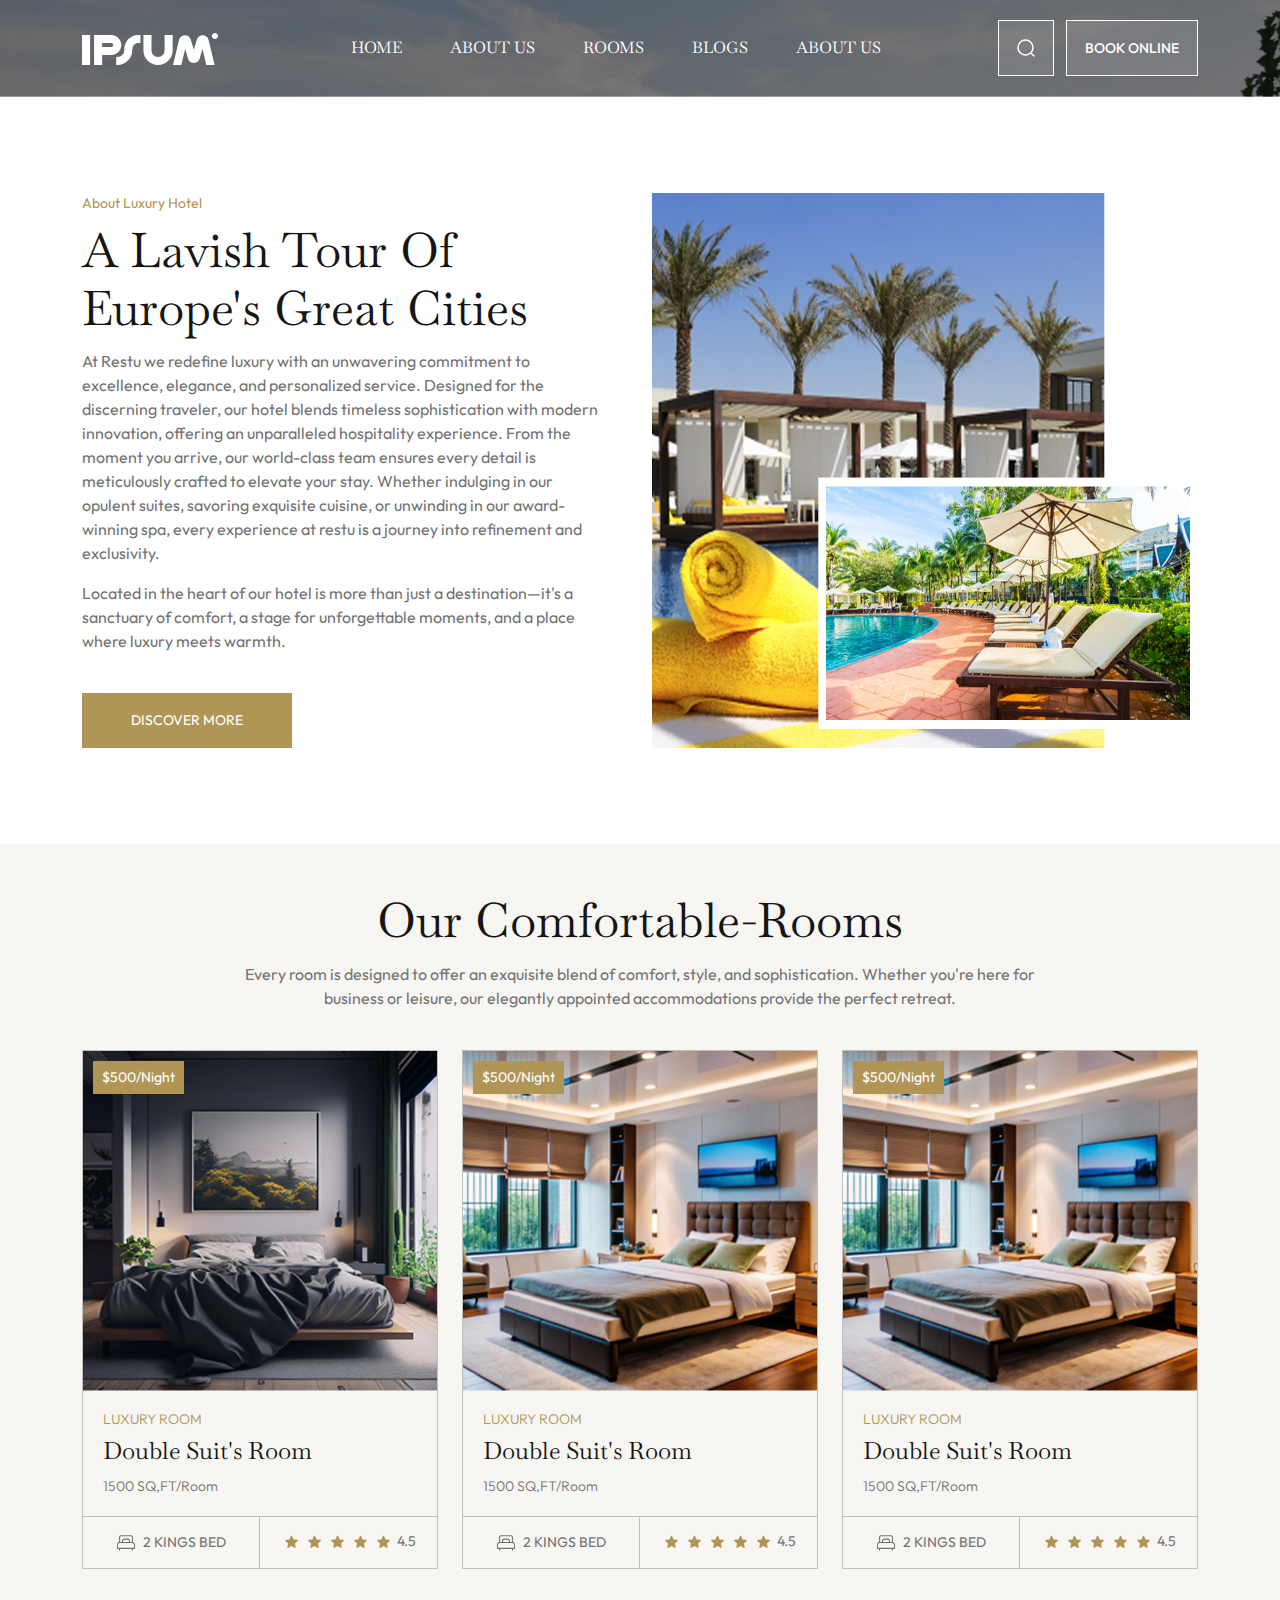
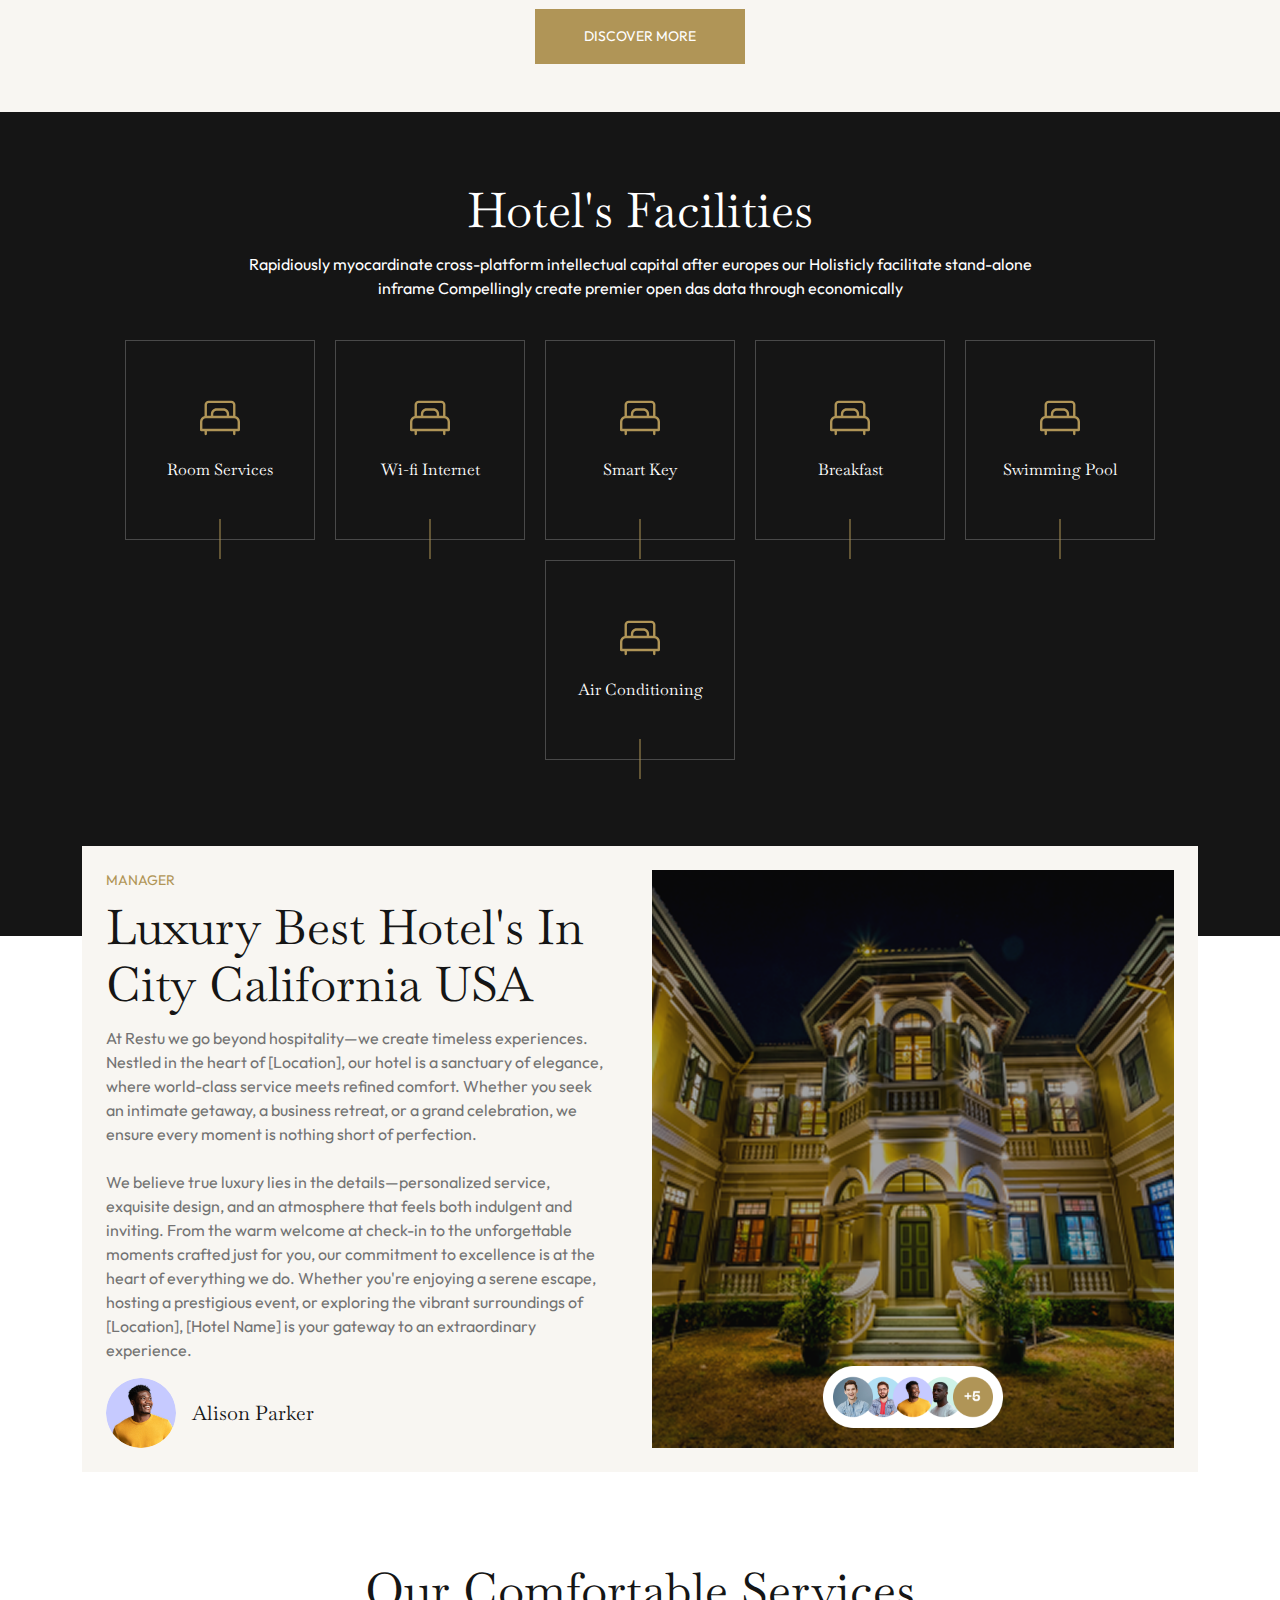
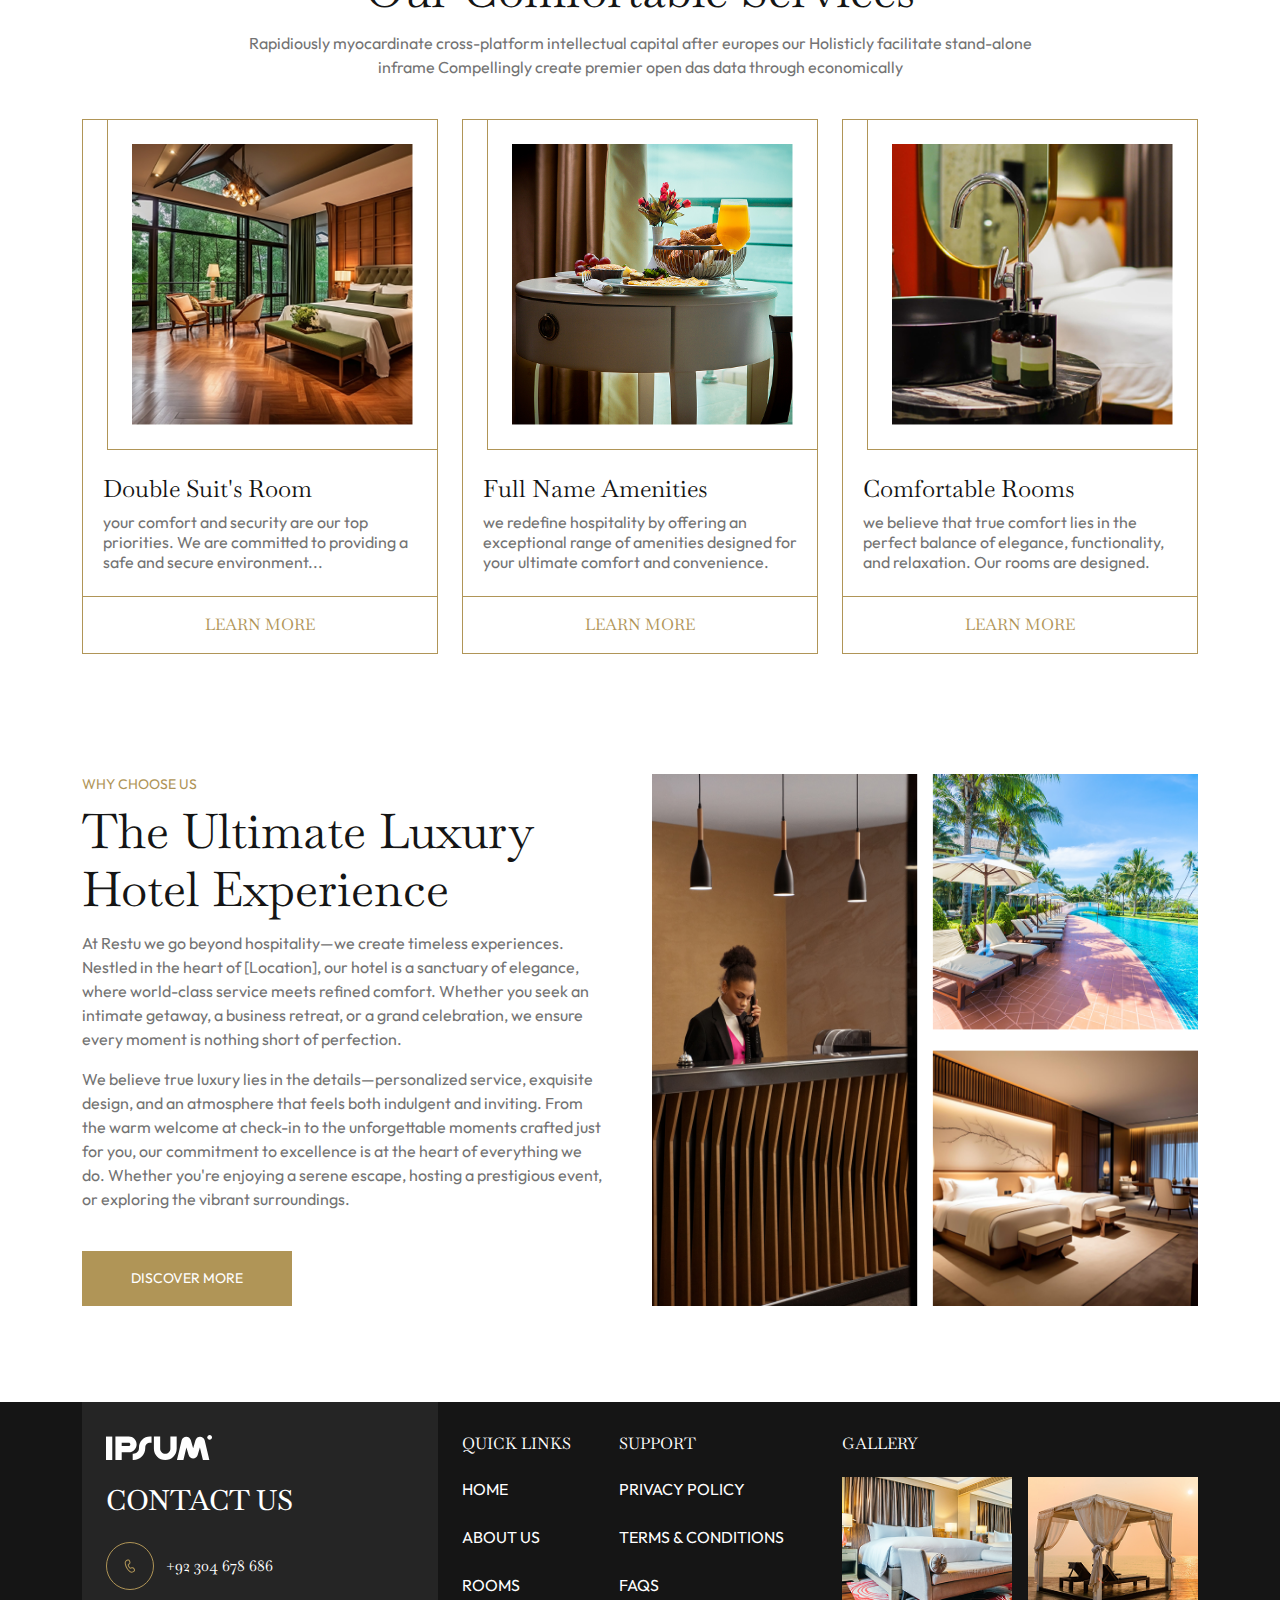
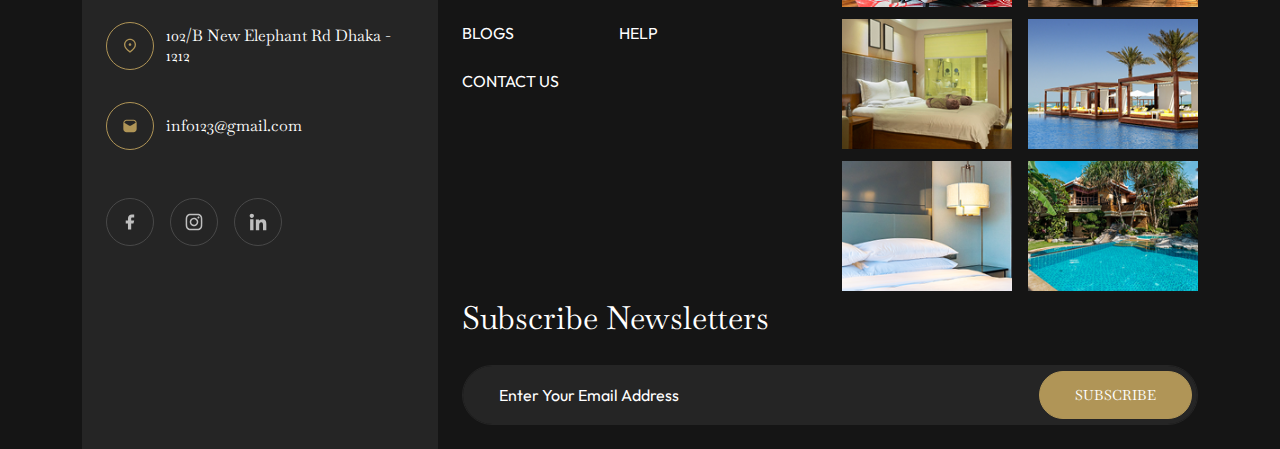
==== index.html @ 94a0d2eb "Just header remaining." ====
<!DOCTYPE html>
<html lang="en">

    <head>
        <meta charset="UTF-8">
        <meta name="viewport" content="width=device-width, initial-scale=1.0">
        <title>Restu</title>
        <link rel="stylesheet" href="./assets/css/bootstrap.min.css">
        <link rel="stylesheet" href="./assets/css/style.css">
    </head>

    <body>
        <header class="ft-header">
            <nav class="navbar navbar-expand-lg bg-light py-3">
                <div class="container py-1">
                    <!-- Logo -->
                    <a class="navbar-brand fw-bold" href="#">
                        <img src="./assets/img/logo-white.svg" alt="Logo" height="32">
                    </a>
                    <!-- Navbar toggler -->
                    <button class="navbar-toggler" type="button" data-bs-toggle="collapse" data-bs-target="#navbarNav">
                        <svg xmlns="http://www.w3.org/2000/svg"
                            viewBox="0 0 512 512"><!--!Font Awesome Free 6.7.2 by @fontawesome - https://fontawesome.com License - https://fontawesome.com/license/free Copyright 2025 Fonticons, Inc.-->
                            <path fill="#ffffff"
                                d="M0 96C0 78.3 14.3 64 32 64l384 0c17.7 0 32 14.3 32 32s-14.3 32-32 32L32 128C14.3 128 0 113.7 0 96zM64 256c0-17.7 14.3-32 32-32l384 0c17.7 0 32 14.3 32 32s-14.3 32-32 32L96 288c-17.7 0-32-14.3-32-32zM448 416c0 17.7-14.3 32-32 32L32 448c-17.7 0-32-14.3-32-32s14.3-32 32-32l384 0c17.7 0 32 14.3 32 32z" />
                        </svg>
                    </button>
                    <!-- Navbar items -->
                    <div class="collapse navbar-collapse justify-content-end" id="navbarNav">
                        <ul class="navbar-nav ft-baskervville text-uppercase mx-auto">
                            <li class="nav-item"><a class="nav-link text-white" href="#">Home</a></li>
                            <li class="nav-item"><a class="nav-link text-white" href="#">About Us</a></li>
                            <li class="nav-item"><a class="nav-link text-white" href="#">Rooms</a></li>
                            <li class="nav-item"><a class="nav-link text-white" href="#">Blogs</a></li>
                            <li class="nav-item"><a class="nav-link text-white" href="#">About Us</a></li>
                        </ul>
                        <!-- Right Side Buttons -->
                        <div class="d-flex align-items-center gap-1">
                            <!-- Search Button -->
                            <div class="position-relative me-2">
                                <button id="ft-search-btn" class="btn nav-btn d-flex">
                                    <svg width="18" height="18" viewBox="0 0 18 18" fill="none"
                                        xmlns="http://www.w3.org/2000/svg">
                                        <path
                                            d="M13.893 13.92L16.973 17M16 8.5C16 10.4891 15.2098 12.3968 13.8033 13.8033C12.3968 15.2098 10.4891 16 8.5 16C6.51088 16 4.60322 15.2098 3.1967 13.8033C1.79018 12.3968 1 10.4891 1 8.5C1 6.51088 1.79018 4.60322 3.1967 3.1967C4.60322 1.79018 6.51088 1 8.5 1C10.4891 1 12.3968 1.79018 13.8033 3.1967C15.2098 4.60322 16 6.51088 16 8.5Z"
                                            stroke="white" stroke-width="1.5" stroke-linecap="round"
                                            stroke-linejoin="round" />
                                    </svg>
                                </button>
                                <div id="ft-search-box" class="ft-search-box">
                                    <input type="text" class="form-control" placeholder="Type to search...">
                                </div>
                            </div>
                            <!-- Book Online Button -->
                            <a href="#" class="btn nav-btn">BOOK ONLINE</a>
                        </div>
                    </div>
                </div>
            </nav>
        </header>
        <main>
            <section class="ft-sec-about py-5 my-lg-5 my-3">
                <div class="container">
                    <div class="row gap-xl-0 gap-4">
                        <div class="col-xl-6 mb-xl-0 mb-3">
                            <div class="d-flex flex-column gap-4 pe-xl-4">
                                <div class="d-flex flex-column gap-2">
                                    <div class="d-flex flex-column gap-2 mb-1">
                                        <p class="ft-page-desc mb-0">About Luxury Hotel</p>
                                        <h2 class="mb-0 ft-page-title ft-baskervville fw-normal ft-text-dark">A Lavish
                                            Tour of Europe's Great Cities</h2>
                                    </div>
                                    <p class="mb-2">At Restu we redefine luxury with an unwavering commitment to
                                        excellence, elegance, and personalized service. Designed for the discerning
                                        traveler, our hotel blends timeless sophistication with modern innovation,
                                        offering an unparalleled hospitality experience. From the moment you arrive, our
                                        world-class team ensures every detail is meticulously crafted to elevate your
                                        stay. Whether indulging in our opulent suites, savoring exquisite cuisine, or
                                        unwinding in our award-winning spa, every experience at restu is a journey into
                                        refinement and exclusivity.</p>
                                    <p class="mb-0">Located in the heart of our hotel is more than just a
                                        destination—it's a sanctuary of comfort, a stage for unforgettable moments, and
                                        a place where luxury meets warmth.</p>
                                </div>
                                <div class="mt-3">
                                    <a href="#" class="btn ft-btn-main">DISCOVER MORE</a>
                                </div>
                            </div>
                        </div>
                        <div class="col-xl-6">
                            <img src="./assets/img/about-img.png" alt="About Image" class="w-100 h-100">
                        </div>
                    </div>
                </div>
            </section>
            <section class="ft-sec-rooms py-lg-5 py-3 my-lg-0 my-3">
                <div class="container">
                    <div class="d-flex flex-column gap-3">
                        <div class="d-flex flex-column gap-2 col-xxl-8 col-lg-9 mx-auto text-center">
                            <div class="d-flex flex-column gap-2 mb-1">
                                <h2 class="mb-0 ft-page-title ft-baskervville fw-normal ft-text-dark">Our
                                    Comfortable-Rooms</h2>
                            </div>
                            <p class="mb-0">Every room is designed to offer an exquisite blend of comfort, style, and
                                sophistication. Whether you're here for business or leisure, our elegantly appointed
                                accommodations provide the perfect retreat.</p>
                        </div>
                        <div class="mt-4">
                            <div class="row justify-content-center">
                                <div class="col-xl-4 col-md-6 mb-4">
                                    <div class="ft-room-card">
                                        <div class="ft-rc-top position-relative">
                                            <p class="ft-rc-price mb-0">$500/Night</p>
                                            <img src="./assets/img/room-1.png" class="ft-rc-img" alt="Room">
                                        </div>
                                        <div class="ft-rc-middle p-3">
                                            <div class="d-flex p-1 flex-column gap-2">
                                                <div class="d-flex flex-column gap-2 mb-1">
                                                    <p class="ft-page-desc mb-0 fw-light lh-sm">LUXURY ROOM</p>
                                                    <h2
                                                        class="mb-0 ft-rc-room-name ft-baskervville lh-sm fw-normal ft-text-dark">
                                                        Double Suit's Room</h2>
                                                </div>
                                                <p class="fw-light ft-rc-room-size mb-0 lh-sm">1500 SQ,FT/Room</p>
                                            </div>
                                        </div>
                                        <div class="ft-rc-bottom d-flex text-center">
                                            <div class="w-50 py-3 px-2">
                                                <div class="d-flex align-items-center justify-content-center gap-2">
                                                    <span class="lh-1">
                                                        <svg width="18" height="18" viewBox="0 0 18 18" fill="none"
                                                            xmlns="http://www.w3.org/2000/svg">
                                                            <path
                                                                d="M15.9531 8.07537V3.07052C15.9531 2.05282 15.1251 1.22485 14.1074 1.22485H3.89254C2.87483 1.22485 2.04694 2.05282 2.04694 3.07052V8.07537C0.874266 8.35746 0 9.4145 0 10.6725V14.4055C0 14.7017 0.240082 14.9417 0.536238 14.9417H2.0469V16.2387C2.0469 16.5348 2.28698 16.7749 2.58314 16.7749C2.8793 16.7749 3.11938 16.5348 3.11938 16.2387V14.9417H14.8806V16.2387C14.8806 16.5348 15.1206 16.7749 15.4168 16.7749C15.7129 16.7749 15.953 16.5348 15.953 16.2387V14.9417H17.4637C17.7598 14.9417 17.9999 14.7017 17.9999 14.4055V10.6725C18 9.4145 17.1257 8.35746 15.9531 8.07537ZM3.11941 3.07052C3.11941 2.64422 3.46627 2.29737 3.89254 2.29737H14.1074C14.5337 2.29737 14.8806 2.64422 14.8806 3.07052V8.0009H13.1085V7.1549C13.1085 5.75322 11.9682 4.6129 10.5665 4.6129H7.43354C6.03186 4.6129 4.89153 5.75326 4.89153 7.1549V8.00087H3.11941V3.07052ZM12.0361 7.1549V8.00087H5.96394V7.1549C5.96394 6.34459 6.62316 5.68537 7.43347 5.68537H10.5665C11.3768 5.68534 12.0361 6.34462 12.0361 7.1549ZM1.07248 13.8693V10.6725C1.07248 9.79074 1.78984 9.07338 2.67159 9.07338H15.3283C16.2101 9.07338 16.9275 9.79074 16.9275 10.6725V13.8693H1.07248Z"
                                                                fill="#737373" />
                                                        </svg>
                                                    </span>
                                                    <span class="lh-sm ft-rc-text">2 KINGS BED</span>
                                                </div>
                                            </div>
                                            <div class="w-50 py-3 px-2">
                                                <div class="d-flex align-items-center justify-content-center gap-1">
                                                    <div class="d-flex align-items-center gap-1">
                                                        <img src="./assets/img/ic_round-star.svg" alt="Star"
                                                            class="ft-rc-star">
                                                        <img src="./assets/img/ic_round-star.svg" alt="Star"
                                                            class="ft-rc-star">
                                                        <img src="./assets/img/ic_round-star.svg" alt="Star"
                                                            class="ft-rc-star">
                                                        <img src="./assets/img/ic_round-star.svg" alt="Star"
                                                            class="ft-rc-star">
                                                        <img src="./assets/img/ic_round-star.svg" alt="Star"
                                                            class="ft-rc-star">
                                                    </div>
                                                    <span class="lh-sm ft-rc-text">4.5</span>
                                                </div>
                                            </div>
                                        </div>
                                    </div>
                                </div>
                                <div class="col-xl-4 col-md-6 mb-4">
                                    <div class="ft-room-card">
                                        <div class="ft-rc-top position-relative">
                                            <p class="ft-rc-price mb-0">$500/Night</p>
                                            <img src="./assets/img/room-2.png" class="ft-rc-img" alt="Room">
                                        </div>
                                        <div class="ft-rc-middle p-3">
                                            <div class="d-flex p-1 flex-column gap-2">
                                                <div class="d-flex flex-column gap-2 mb-1">
                                                    <p class="ft-page-desc mb-0 fw-light lh-sm">LUXURY ROOM</p>
                                                    <h2
                                                        class="mb-0 ft-rc-room-name ft-baskervville lh-sm fw-normal ft-text-dark">
                                                        Double Suit's Room</h2>
                                                </div>
                                                <p class="fw-light ft-rc-room-size mb-0 lh-sm">1500 SQ,FT/Room</p>
                                            </div>
                                        </div>
                                        <div class="ft-rc-bottom d-flex text-center">
                                            <div class="w-50 py-3 px-2">
                                                <div class="d-flex align-items-center justify-content-center gap-2">
                                                    <span class="lh-1">
                                                        <svg width="18" height="18" viewBox="0 0 18 18" fill="none"
                                                            xmlns="http://www.w3.org/2000/svg">
                                                            <path
                                                                d="M15.9531 8.07537V3.07052C15.9531 2.05282 15.1251 1.22485 14.1074 1.22485H3.89254C2.87483 1.22485 2.04694 2.05282 2.04694 3.07052V8.07537C0.874266 8.35746 0 9.4145 0 10.6725V14.4055C0 14.7017 0.240082 14.9417 0.536238 14.9417H2.0469V16.2387C2.0469 16.5348 2.28698 16.7749 2.58314 16.7749C2.8793 16.7749 3.11938 16.5348 3.11938 16.2387V14.9417H14.8806V16.2387C14.8806 16.5348 15.1206 16.7749 15.4168 16.7749C15.7129 16.7749 15.953 16.5348 15.953 16.2387V14.9417H17.4637C17.7598 14.9417 17.9999 14.7017 17.9999 14.4055V10.6725C18 9.4145 17.1257 8.35746 15.9531 8.07537ZM3.11941 3.07052C3.11941 2.64422 3.46627 2.29737 3.89254 2.29737H14.1074C14.5337 2.29737 14.8806 2.64422 14.8806 3.07052V8.0009H13.1085V7.1549C13.1085 5.75322 11.9682 4.6129 10.5665 4.6129H7.43354C6.03186 4.6129 4.89153 5.75326 4.89153 7.1549V8.00087H3.11941V3.07052ZM12.0361 7.1549V8.00087H5.96394V7.1549C5.96394 6.34459 6.62316 5.68537 7.43347 5.68537H10.5665C11.3768 5.68534 12.0361 6.34462 12.0361 7.1549ZM1.07248 13.8693V10.6725C1.07248 9.79074 1.78984 9.07338 2.67159 9.07338H15.3283C16.2101 9.07338 16.9275 9.79074 16.9275 10.6725V13.8693H1.07248Z"
                                                                fill="#737373" />
                                                        </svg>
                                                    </span>
                                                    <span class="lh-sm ft-rc-text">2 KINGS BED</span>
                                                </div>
                                            </div>
                                            <div class="w-50 py-3 px-2">
                                                <div class="d-flex align-items-center justify-content-center gap-1">
                                                    <div class="d-flex align-items-center gap-1">
                                                        <img src="./assets/img/ic_round-star.svg" alt="Star"
                                                            class="ft-rc-star">
                                                        <img src="./assets/img/ic_round-star.svg" alt="Star"
                                                            class="ft-rc-star">
                                                        <img src="./assets/img/ic_round-star.svg" alt="Star"
                                                            class="ft-rc-star">
                                                        <img src="./assets/img/ic_round-star.svg" alt="Star"
                                                            class="ft-rc-star">
                                                        <img src="./assets/img/ic_round-star.svg" alt="Star"
                                                            class="ft-rc-star">
                                                    </div>
                                                    <span class="lh-sm ft-rc-text">4.5</span>
                                                </div>
                                            </div>
                                        </div>
                                    </div>
                                </div>
                                <div class="col-xl-4 col-md-6 mb-4">
                                    <div class="ft-room-card">
                                        <div class="ft-rc-top position-relative">
                                            <p class="ft-rc-price mb-0">$500/Night</p>
                                            <img src="./assets/img/room-3.png" class="ft-rc-img" alt="Room">
                                        </div>
                                        <div class="ft-rc-middle p-3">
                                            <div class="d-flex p-1 flex-column gap-2">
                                                <div class="d-flex flex-column gap-2 mb-1">
                                                    <p class="ft-page-desc mb-0 fw-light lh-sm">LUXURY ROOM</p>
                                                    <h2
                                                        class="mb-0 ft-rc-room-name ft-baskervville lh-sm fw-normal ft-text-dark">
                                                        Double Suit's Room</h2>
                                                </div>
                                                <p class="fw-light ft-rc-room-size mb-0 lh-sm">1500 SQ,FT/Room</p>
                                            </div>
                                        </div>
                                        <div class="ft-rc-bottom d-flex text-center">
                                            <div class="w-50 py-3 px-2">
                                                <div class="d-flex align-items-center justify-content-center gap-2">
                                                    <span class="lh-1">
                                                        <svg width="18" height="18" viewBox="0 0 18 18" fill="none"
                                                            xmlns="http://www.w3.org/2000/svg">
                                                            <path
                                                                d="M15.9531 8.07537V3.07052C15.9531 2.05282 15.1251 1.22485 14.1074 1.22485H3.89254C2.87483 1.22485 2.04694 2.05282 2.04694 3.07052V8.07537C0.874266 8.35746 0 9.4145 0 10.6725V14.4055C0 14.7017 0.240082 14.9417 0.536238 14.9417H2.0469V16.2387C2.0469 16.5348 2.28698 16.7749 2.58314 16.7749C2.8793 16.7749 3.11938 16.5348 3.11938 16.2387V14.9417H14.8806V16.2387C14.8806 16.5348 15.1206 16.7749 15.4168 16.7749C15.7129 16.7749 15.953 16.5348 15.953 16.2387V14.9417H17.4637C17.7598 14.9417 17.9999 14.7017 17.9999 14.4055V10.6725C18 9.4145 17.1257 8.35746 15.9531 8.07537ZM3.11941 3.07052C3.11941 2.64422 3.46627 2.29737 3.89254 2.29737H14.1074C14.5337 2.29737 14.8806 2.64422 14.8806 3.07052V8.0009H13.1085V7.1549C13.1085 5.75322 11.9682 4.6129 10.5665 4.6129H7.43354C6.03186 4.6129 4.89153 5.75326 4.89153 7.1549V8.00087H3.11941V3.07052ZM12.0361 7.1549V8.00087H5.96394V7.1549C5.96394 6.34459 6.62316 5.68537 7.43347 5.68537H10.5665C11.3768 5.68534 12.0361 6.34462 12.0361 7.1549ZM1.07248 13.8693V10.6725C1.07248 9.79074 1.78984 9.07338 2.67159 9.07338H15.3283C16.2101 9.07338 16.9275 9.79074 16.9275 10.6725V13.8693H1.07248Z"
                                                                fill="#737373" />
                                                        </svg>
                                                    </span>
                                                    <span class="lh-sm ft-rc-text">2 KINGS BED</span>
                                                </div>
                                            </div>
                                            <div class="w-50 py-3 px-2">
                                                <div class="d-flex align-items-center justify-content-center gap-1">
                                                    <div class="d-flex align-items-center gap-1">
                                                        <img src="./assets/img/ic_round-star.svg" alt="Star"
                                                            class="ft-rc-star">
                                                        <img src="./assets/img/ic_round-star.svg" alt="Star"
                                                            class="ft-rc-star">
                                                        <img src="./assets/img/ic_round-star.svg" alt="Star"
                                                            class="ft-rc-star">
                                                        <img src="./assets/img/ic_round-star.svg" alt="Star"
                                                            class="ft-rc-star">
                                                        <img src="./assets/img/ic_round-star.svg" alt="Star"
                                                            class="ft-rc-star">
                                                    </div>
                                                    <span class="lh-sm ft-rc-text">4.5</span>
                                                </div>
                                            </div>
                                        </div>
                                    </div>
                                </div>
                            </div>
                        </div>
                        <div class="text-center">
                            <a href="#" class="btn ft-btn-main">DISCOVER MORE</a>
                        </div>
                    </div>
                </div>
            </section>
            <section class="ft-sec-facilities">
                <div class="container">
                    <div class="d-flex flex-column gap-3">
                        <div class="d-flex flex-column gap-2 col-xxl-8 col-lg-9 mx-auto text-center">
                            <div class="d-flex flex-column gap-2 mb-1">
                                <h2 class="mb-0 ft-page-title ft-baskervville fw-normal text-white">Hotel's Facilities
                                </h2>
                            </div>
                            <p class="mb-0 text-white">Rapidiously myocardinate cross-platform intellectual capital
                                after europes our Holisticly facilitate stand-alone inframe Compellingly create premier
                                open das data through economically</p>
                        </div>
                        <div class="mt-4 pb-3">
                            <div class="d-flex ft-facilities-cards align-items-center flex-wrap">
                                <div
                                    class="ft-f-card d-flex flex-column align-items-center gap-3 text-center justify-content-center">
                                    <img src="./assets/img/ftf-card-1.svg" alt="Icons" class="ft-fc-icon mb-1">
                                    <span class="text-white ft-fc-text ft-baskervville">Room Services</span>
                                </div>
                                <div
                                    class="ft-f-card d-flex flex-column align-items-center gap-3 text-center justify-content-center">
                                    <img src="./assets/img/ftf-card-1.svg" alt="Icons" class="ft-fc-icon mb-1">
                                    <span class="text-white ft-fc-text ft-baskervville">Wi-fi Internet</span>
                                </div>
                                <div
                                    class="ft-f-card d-flex flex-column align-items-center gap-3 text-center justify-content-center">
                                    <img src="./assets/img/ftf-card-1.svg" alt="Icons" class="ft-fc-icon mb-1">
                                    <span class="text-white ft-fc-text ft-baskervville">Smart Key</span>
                                </div>
                                <div
                                    class="ft-f-card d-flex flex-column align-items-center gap-3 text-center justify-content-center">
                                    <img src="./assets/img/ftf-card-1.svg" alt="Icons" class="ft-fc-icon mb-1">
                                    <span class="text-white ft-fc-text ft-baskervville">Breakfast</span>
                                </div>
                                <div
                                    class="ft-f-card d-flex flex-column align-items-center gap-3 text-center justify-content-center">
                                    <img src="./assets/img/ftf-card-1.svg" alt="Icons" class="ft-fc-icon mb-1">
                                    <span class="text-white ft-fc-text ft-baskervville">Swimming Pool</span>
                                </div>
                                <div
                                    class="ft-f-card d-flex flex-column align-items-center gap-3 text-center justify-content-center">
                                    <img src="./assets/img/ftf-card-1.svg" alt="Icons" class="ft-fc-icon mb-1">
                                    <span class="text-white ft-fc-text ft-baskervville">Air Conditioning</span>
                                </div>
                            </div>
                        </div>
                    </div>
                </div>
            </section>
            <section class="position-relative">
                <div class="container">
                    <div class="ft-review-box">
                        <div class="row">
                            <div class="col-lg-6 mb-lg-0 mb-4">
                                <div class="d-flex flex-column gap-3 pe-xl-3">
                                    <div class="d-flex flex-column gap-2">
                                        <div class="d-flex flex-column gap-2 mb-1">
                                            <p class="ft-page-desc mb-0">MANAGER</p>
                                            <h2 class="mb-0 ft-page-title ft-baskervville fw-normal ft-text-dark">Luxury
                                                Best Hotel's In City California USA</h2>
                                        </div>
                                        <p class="mb-0">At Restu we go beyond hospitality—we create timeless
                                            experiences. Nestled in the heart of [Location], our hotel is a sanctuary of
                                            elegance, where world-class service meets refined comfort. Whether you seek
                                            an intimate getaway, a business retreat, or a grand celebration, we ensure
                                            every moment is nothing short of perfection. <br><br>We believe true luxury
                                            lies in the details—personalized service, exquisite design, and an
                                            atmosphere that feels both indulgent and inviting. From the warm welcome at
                                            check-in to the unforgettable moments crafted just for you, our commitment
                                            to excellence is at the heart of everything we do. Whether you're enjoying a
                                            serene escape, hosting a prestigious event, or exploring the vibrant
                                            surroundings of [Location], [Hotel Name] is your gateway to an extraordinary
                                            experience.</p>
                                    </div>
                                    <div class="d-flex align-items-center gap-3">
                                        <img src="./assets/img/review-Avatar.png" alt="Review Avatar"
                                            class="ft-user-profile">
                                        <span class="ft-user-name ft-baskervville">Alison Parker</span>
                                    </div>
                                </div>
                            </div>
                            <div class="col-lg-6">
                                <div class="position-relative h-100">
                                    <img src="./assets/img/ft-review-img.png" alt="Review Img"
                                        class="h-100 w-100 img-fluid ft-review-img">
                                    <img src="./assets/img/review-users.png" alt="Review Users" class="ft-review-users">
                                </div>
                            </div>
                        </div>
                    </div>
                </div>
            </section>
            <section class="ft-sec-services">
                <div class="container">
                    <div class="d-flex flex-column gap-3">
                        <div class="d-flex flex-column gap-2 col-xxl-8 col-lg-9 mx-auto text-center">
                            <div class="d-flex flex-column gap-2 mb-1">
                                <h2 class="mb-0 ft-page-title ft-baskervville fw-normal ft-text-dark">our comfortable
                                    services</h2>
                            </div>
                            <p class="mb-0">Rapidiously myocardinate cross-platform intellectual capital after europes
                                our Holisticly facilitate stand-alone inframe Compellingly create premier open das data
                                through economically</p>
                        </div>
                        <div class="mt-4">
                            <div class="row">
                                <div class="col-xl-4 col-md-6 mb-4">
                                    <div class="ft-service-card">
                                        <div class="ft-sc-top">
                                            <img src="./assets/img/ft-service-1.png" alt="Service" class="ft-sc-img">
                                        </div>
                                        <div class="ft-sc-middle p-3">
                                            <div class="d-flex flex-column gap-2 py-2 px-1">
                                                <h2
                                                    class="mb-0 ft-rc-room-name ft-baskervville lh-sm fw-normal ft-text-dark">
                                                    Double Suit's Room</h2>
                                                <p class="mb-0 lh-sm">your comfort and security are our top priorities.
                                                    We are committed to providing a safe and secure environment...</p>
                                            </div>
                                        </div>
                                        <a href="#"
                                            class="d-block ft-sc-link ft-baskervville text-center text-uppercase ft-text-golden p-3 text-decoration-none">LEARN
                                            MORE</a>
                                    </div>
                                </div>
                                <div class="col-xl-4 col-md-6 mb-4">
                                    <div class="ft-service-card">
                                        <div class="ft-sc-top">
                                            <img src="./assets/img/ft-service-2.png" alt="Service" class="ft-sc-img">
                                        </div>
                                        <div class="ft-sc-middle p-3">
                                            <div class="d-flex flex-column gap-2 py-2 px-1">
                                                <h2
                                                    class="mb-0 ft-rc-room-name ft-baskervville lh-sm fw-normal ft-text-dark">
                                                    Full Name Amenities</h2>
                                                <p class="mb-0 lh-sm">we redefine hospitality by offering an exceptional
                                                    range of amenities designed for your ultimate comfort and
                                                    convenience.</p>
                                            </div>
                                        </div>
                                        <a href="#"
                                            class="d-block ft-sc-link ft-baskervville text-center text-uppercase ft-text-golden p-3 text-decoration-none">LEARN
                                            MORE</a>
                                    </div>
                                </div>
                                <div class="col-xl-4 col-md-6 mb-4">
                                    <div class="ft-service-card">
                                        <div class="ft-sc-top">
                                            <img src="./assets/img/ft-service-3.png" alt="Service" class="ft-sc-img">
                                        </div>
                                        <div class="ft-sc-middle p-3">
                                            <div class="d-flex flex-column gap-2 py-2 px-1">
                                                <h2
                                                    class="mb-0 ft-rc-room-name ft-baskervville lh-sm fw-normal ft-text-dark">
                                                    Comfortable Rooms</h2>
                                                <p class="mb-0 lh-sm">we believe that true comfort lies in the perfect
                                                    balance of elegance, functionality, and relaxation. Our rooms are
                                                    designed.</p>
                                            </div>
                                        </div>
                                        <a href="#"
                                            class="d-block ft-sc-link ft-baskervville text-center text-uppercase ft-text-golden p-3 text-decoration-none">LEARN
                                            MORE</a>
                                    </div>
                                </div>
                            </div>
                        </div>
                    </div>
                </div>
            </section>
            <section class="ft-sec-about py-5 my-lg-5 my-3">
                <div class="container">
                    <div class="row gap-xl-0 gap-4">
                        <div class="col-xl-6 mb-xl-0 mb-3">
                            <div class="d-flex flex-column gap-4 pe-xl-4">
                                <div class="d-flex flex-column gap-2">
                                    <div class="d-flex flex-column gap-2 mb-1">
                                        <p class="ft-page-desc mb-0">WHY CHOOSE US</p>
                                        <h2 class="mb-0 ft-page-title ft-baskervville fw-normal ft-text-dark">The
                                            ultimate luxury hotel experience</h2>
                                    </div>
                                    <p class="mb-2">At Restu we go beyond hospitality—we create timeless experiences.
                                        Nestled in the heart of [Location], our hotel is a sanctuary of elegance, where
                                        world-class service meets refined comfort. Whether you seek an intimate getaway,
                                        a business retreat, or a grand celebration, we ensure every moment is nothing
                                        short of perfection.</p>
                                    <p class="mb-0">We believe true luxury lies in the details—personalized service,
                                        exquisite design, and an atmosphere that feels both indulgent and inviting. From
                                        the warm welcome at check-in to the unforgettable moments crafted just for you,
                                        our commitment to excellence is at the heart of everything we do. Whether you're
                                        enjoying a serene escape, hosting a prestigious event, or exploring the vibrant
                                        surroundings.</p>
                                </div>
                                <div class="mt-3">
                                    <a href="#" class="btn ft-btn-main">DISCOVER MORE</a>
                                </div>
                            </div>
                        </div>
                        <div class="col-xl-6">
                            <img src="./assets/img/why-choose-us.png" alt="About Image" class="w-100 h-100">
                        </div>
                    </div>
                </div>
            </section>
        </main>
        <footer class="ft-footer">
            <div class="container">
                <div class="row">
                    <div class="col-xl-4">
                        <div class="h-100 ft-footer-left">
                            <div class="d-flex flex-column gap-4 justify-content-between">
                                <div class="d-flex flex-column gap-4 mb-2">
                                    <div>
                                        <img src="./assets/img/logo-white.svg" alt="Logo white" class="ft-fl-logo">
                                    </div>
                                    <div class="d-flex flex-column gap-4">
                                        <h4 class="text-white ft-baskervville mb-0 ft-fl-title">CONTACT US</h4>
                                        <div class="d-flex flex-column gap-4">
                                            <div class="d-flex mb-2 align-items-center gap-2">
                                                <img src="./assets/img/footer-icon-1.svg" alt="Icon" height="48"
                                                    class="flex-shrink-0 me-1">
                                                <span class="lh-sm text-white ft-baskervville">+92 304 678 686</span>
                                            </div>
                                            <div class="d-flex mb-2 align-items-center gap-2">
                                                <img src="./assets/img/footer-icon-2.svg" alt="Icon" height="48"
                                                    class="flex-shrink-0 me-1">
                                                <span class="lh-sm text-white ft-baskervville">102/B New Elephant Rd
                                                    Dhaka - 1212</span>
                                            </div>
                                            <div class="d-flex align-items-center gap-2">
                                                <img src="./assets/img/footer-icon-3.svg" alt="Icon" height="48"
                                                    class="flex-shrink-0 me-1">
                                                <span class="lh-sm text-white ft-baskervville">info123@gmail.com</span>
                                            </div>
                                        </div>
                                    </div>
                                </div>
                                <div class="d-flex align-items-center gap-3 mt-3">
                                    <a href="#">
                                        <img src="./assets/img/footer-icon-4.svg" alt="Footer Icon" height="48">
                                    </a>
                                    <a href="#">
                                        <img src="./assets/img/footer-icon-5.svg" alt="Footer Icon" height="48">
                                    </a>
                                    <a href="#">
                                        <img src="./assets/img/footer-icon-6.svg" alt="Footer Icon" height="48">
                                    </a>
                                </div>
                            </div>
                        </div>
                    </div>
                    <div class="col-xl-8 py-4">
                        <div class="row py-2 gap-md-0 gap-4">
                            <div
                                class="col-md-6 d-flex gap-xxl-5 mb-md-0 mb-3 gap-xl-4 justify-content-md-start justify-content-between gap-lg-5 gap-md-5 flex-wrap">
                                <div class="d-flex flex-column gap-4 text-white">
                                    <h6 class="fw-normal mb-0 ft-baskervville">QUICK LINKS</h6>
                                    <ul class="list-unstyled mb-0 d-flex flex-column gap-4 text-uppercase">
                                        <li><a href="#" class="text-white text-decoration-none">HOME</a></li>
                                        <li><a href="#" class="text-white text-decoration-none">ABOUT US</a></li>
                                        <li><a href="#" class="text-white text-decoration-none">ROOMS</a></li>
                                        <li><a href="#" class="text-white text-decoration-none">BLOGS</a></li>
                                        <li><a href="#" class="text-white text-decoration-none">CONTACT US</a></li>
                                    </ul>
                                </div>
                                <div class="d-flex flex-column gap-4 text-white ps-lg-4">
                                    <h6 class="fw-normal mb-0 ft-baskervville">SUPPORT</h6>
                                    <ul class="list-unstyled mb-0 d-flex flex-column gap-4 text-uppercase">
                                        <li><a href="#" class="text-white text-decoration-none">PRIVACY POLICY</a></li>
                                        <li><a href="#" class="text-white text-decoration-none">TERMS & CONDITIONS</a>
                                        </li>
                                        <li><a href="#" class="text-white text-decoration-none">FAQS</a></li>
                                        <li><a href="#" class="text-white text-decoration-none">HELP</a></li>
                                    </ul>
                                </div>
                            </div>
                            <div class="col-md-6">
                                <div class="d-flex flex-column gap-4 text-white">
                                    <h6 class="fw-normal mb-0 ft-baskervville">GALLERY</h6>
                                    <div class="d-flex flex-wrap ft-footer-gallery">
                                        <div class="ft-fg-cont">
                                            <img src="./assets/img/ft-fg-1.png" alt="Footer Gallery" class="ft-fg-img">
                                        </div>
                                        <div class="ft-fg-cont">
                                            <img src="./assets/img/ft-fg-2.png" alt="Footer Gallery" class="ft-fg-img">
                                        </div>
                                        <div class="ft-fg-cont">
                                            <img src="./assets/img/ft-fg-3.png" alt="Footer Gallery" class="ft-fg-img">
                                        </div>
                                        <div class="ft-fg-cont">
                                            <img src="./assets/img/ft-fg-4.png" alt="Footer Gallery" class="ft-fg-img">
                                        </div>
                                        <div class="ft-fg-cont">
                                            <img src="./assets/img/ft-fg-5.png" alt="Footer Gallery" class="ft-fg-img">
                                        </div>
                                        <div class="ft-fg-cont">
                                            <img src="./assets/img/ft-fg-6.png" alt="Footer Gallery" class="ft-fg-img">
                                        </div>
                                    </div>
                                </div>
                            </div>
                        </div>
                        <div class="mt-md-0 mt-4 pt-md-0 pt-2">
                            <div class="d-flex flex-column gap-sm-4 gap-3">
                                <h4 class="text-white ft-baskervville fw-normal mb-1 ft-fb-title">Subscribe Newsletters
                                </h4>
                                <form action="#" class="ft-footer-newsletter position-relative">
                                    <input type="email" placeholder="Enter Your Email Address"
                                        class="form-control ft-fn-inp">
                                    <button type="submit"
                                        class="btn ft-btn-main ft-baskervville ft-fn-btn">Subscribe</button>
                                </form>
                            </div>
                        </div>
                    </div>
                </div>
            </div>
        </footer>
        <script src="./assets/js/jquery-3.7.1.min.js"></script>
        <script src="./assets/js/bootstrap.bundle.min.js"></script>
        <script src="./assets/js/custom.js"></script>
    </body>

</html>
---- assets/css/style.css ----
@import url('https://fonts.googleapis.com/css2?family=Baskervville:ital@0;1&family=Outfit:wght@100..900&display=swap');

body{
    font-family: "Outfit", sans-serif;
    color: #737373;
    background-color: #FFFFFF;
}

.ft-outfit{
    font-family: "Outfit", sans-serif;
}

.ft-baskervville{
    font-family: "Baskervville", serif;
}

.ft-btn-main{
    font-size: 14px;
    padding: 16px 48px;
    color: #ffffff;
    background-color: #B09557;
    border-radius: 0;
    border: 1px solid #B09557 !important;
}

.ft-btn-main:hover{
    color: #B09557;
    background-color: #ffffff;
}

.ft-page-desc{
    font-size: 14px;
    color: #B09557;
}

.ft-page-title{
    font-size: 48px;
    text-transform: capitalize;
}

.ft-text-dark{
    color: #151515;
}

.ft-sec-rooms{
    background-color: #F8F6F2;
}

.ft-text-golden{
    color: #B09557;
}

.ft-room-card{
    border: 1px solid #BFBFBF;
}
.ft-rc-img{
    height: 340px;
    width: 100%;
    object-fit: cover;
    object-position: center;
}

.ft-rc-room-name{
    font-size: 24px;
}
.ft-rc-room-size{
    font-size: 14px;
}

.ft-rc-text{
    font-size: 14px;
}

.ft-rc-star{
    height: 18px;
}

.ft-rc-bottom{
    border-top: 1px solid #BFBFBF;
}

.ft-rc-bottom>div:first-child{
    border-right: 1px solid #BFBFBF;
}
.ft-rc-price{
    padding: 6px 9px;
    font-size: 14px;
    color: #FFFFFF;
    background-color: #B09557;
    position: absolute;
    top: 10px;
    left: 10px;
}

.ft-sec-facilities{
    background-color: #151515;
    padding: 70px 0 160px;
}

.ft-facilities-cards{
    gap: 20px;
    justify-content: center;
}

.ft-f-card{
    height: 200px;
    width: 190px;
    border: 1px solid #494949;
    position: relative;
}

.ft-f-card::before{
    position: absolute;
    content: "";
    width: 1px;
    height: 40px;
    bottom: 0;
    left: 50%;
    background-color: #B09557;
    transform: translate(-50%, 50%);
}

.ft-review-box{
    transform: translateY(-90px);
    padding: 24px;
    background-color: #F8F6F2;
}

.ft-review-img{
    object-fit: cover;
}

.ft-review-users{
    height: 62px;
    position: absolute;
    bottom: 20px;
    left: 50%;
    transform: translateX(-50%);
}

.ft-user-profile{
    height: 70px;
    width: 70px;
    border-radius: 100px;
    object-fit: cover;
    object-position: center;
}

.ft-user-name{
    font-size: 20px;
    color: #151515;
}

.ft-service-card{
    border: 1px solid #B09557;
}
.ft-sc-top{
    padding: 24px;
    width: fit-content;
    margin-left: auto;
    border-left: 1px solid #B09557;
    border-bottom: 1px solid #B09557;
}

.ft-sc-img{
    width: 281px;
    height: 281px;
}

.ft-sc-link{
    border-top: 1px solid #B09557;
}

.ft-footer{
    background-color: #151515;
}

.ft-footer-left{
    background-color: #252525;
    padding: 32px 24px;
}

.ft-fl-logo{
    height: 25px;
}

.ft-fl-title{
    font-size: 28px;
}
.ft-footer-gallery{
    column-gap: 16px;
    row-gap: 12px;
}
.ft-fg-cont{
    flex-basis: 120px;
    flex-grow: 1;
}
.ft-fg-img{
    height: 130px;
    width: 100%;
    object-fit: cover;
    object-position: center;
}

.ft-fb-title{
    font-size: 32px;
}

.ft-fn-btn{
    border-radius: 100px;
    text-transform: uppercase;
    position: absolute;
    top: 50%;
    right: 6px;
    transform: translateY(-50%);
    padding: 12.5px 35px !important;
}

.ft-fn-inp{
    font-weight: 400 !important;
    font-family: "Outfit", sans-serif;
    background-color: #252525 !important;
    font-size: 16px !important;
    box-shadow: none !important;
    border-radius: 100px !important;
    border: 1px solid #252525 !important;
    padding: 17px 160px 17px 36px !important;
    color: #ffffff !important;
}
.ft-fn-inp::placeholder{
    color: #ffffff !important;
}
.ft-header{
    background-image: url(../img/header-bg.png);
    background-size: cover;
    background-position: top center;
}

.ft-header .navbar{
    background-color: transparent !important;
    border-bottom: 1px solid rgba(255, 255, 255, 0.3);
}

.ft-search-box .form-control{
    border: 1px solid #151515;
    color: #ffffff;
    background-color: #252525;
}

.ft-search-box .form-control::placeholder{
    color: #ffffff;
}

.ft-search-box {
    position: absolute;
    top: 100%;
    right: 10px;
    display: none;
    width: 250px;
    background: #151515;
    border: 1px solid #151515;
    padding: 5px;
    border-radius: 5px;
    box-shadow: 0 4px 6px rgba(0,0,0,0.1);
}

.nav-btn{
    background-color: rgba(255, 255, 255, 0.1) !important;
    border: 1px solid #ffffff !important;
    border-radius: 0;
    padding: 18px;
    font-size: 14px;
    font-weight: 500;
    color: #ffffff !important;
    line-height: 129%;
}

.ft-header .nav-link{
    padding: 8px 24px !important;
}
.ft-header .navbar-toggler{
    border-radius: 0;
    border: 0 !important;
    padding: 0 !important;
    box-shadow: none !important;
}
.ft-header .navbar-toggler svg{
    height: 24px;
    width: 24px;
}
@media (min-width: 1400px) {
    .ft-review-img{
        height: 500px !important;
    }
    
}

@media (max-width: 992px) {
    .ft-header .navbar-nav{
        padding: 20px 0;
    }
    .ft-header .nav-link{
        padding: 8px 0 !important;
    }
}

@media (max-width: 768px) {
    .ft-page-desc{
        font-size: 14px;
    }
    
    .ft-page-title{
        font-size: 36px;
    }

    .ft-fn-inp{
        padding: 17px 130px 17px 20px !important;
    }

    .ft-fn-btn{
        padding: 12.5px 20px !important;
    }
    
}
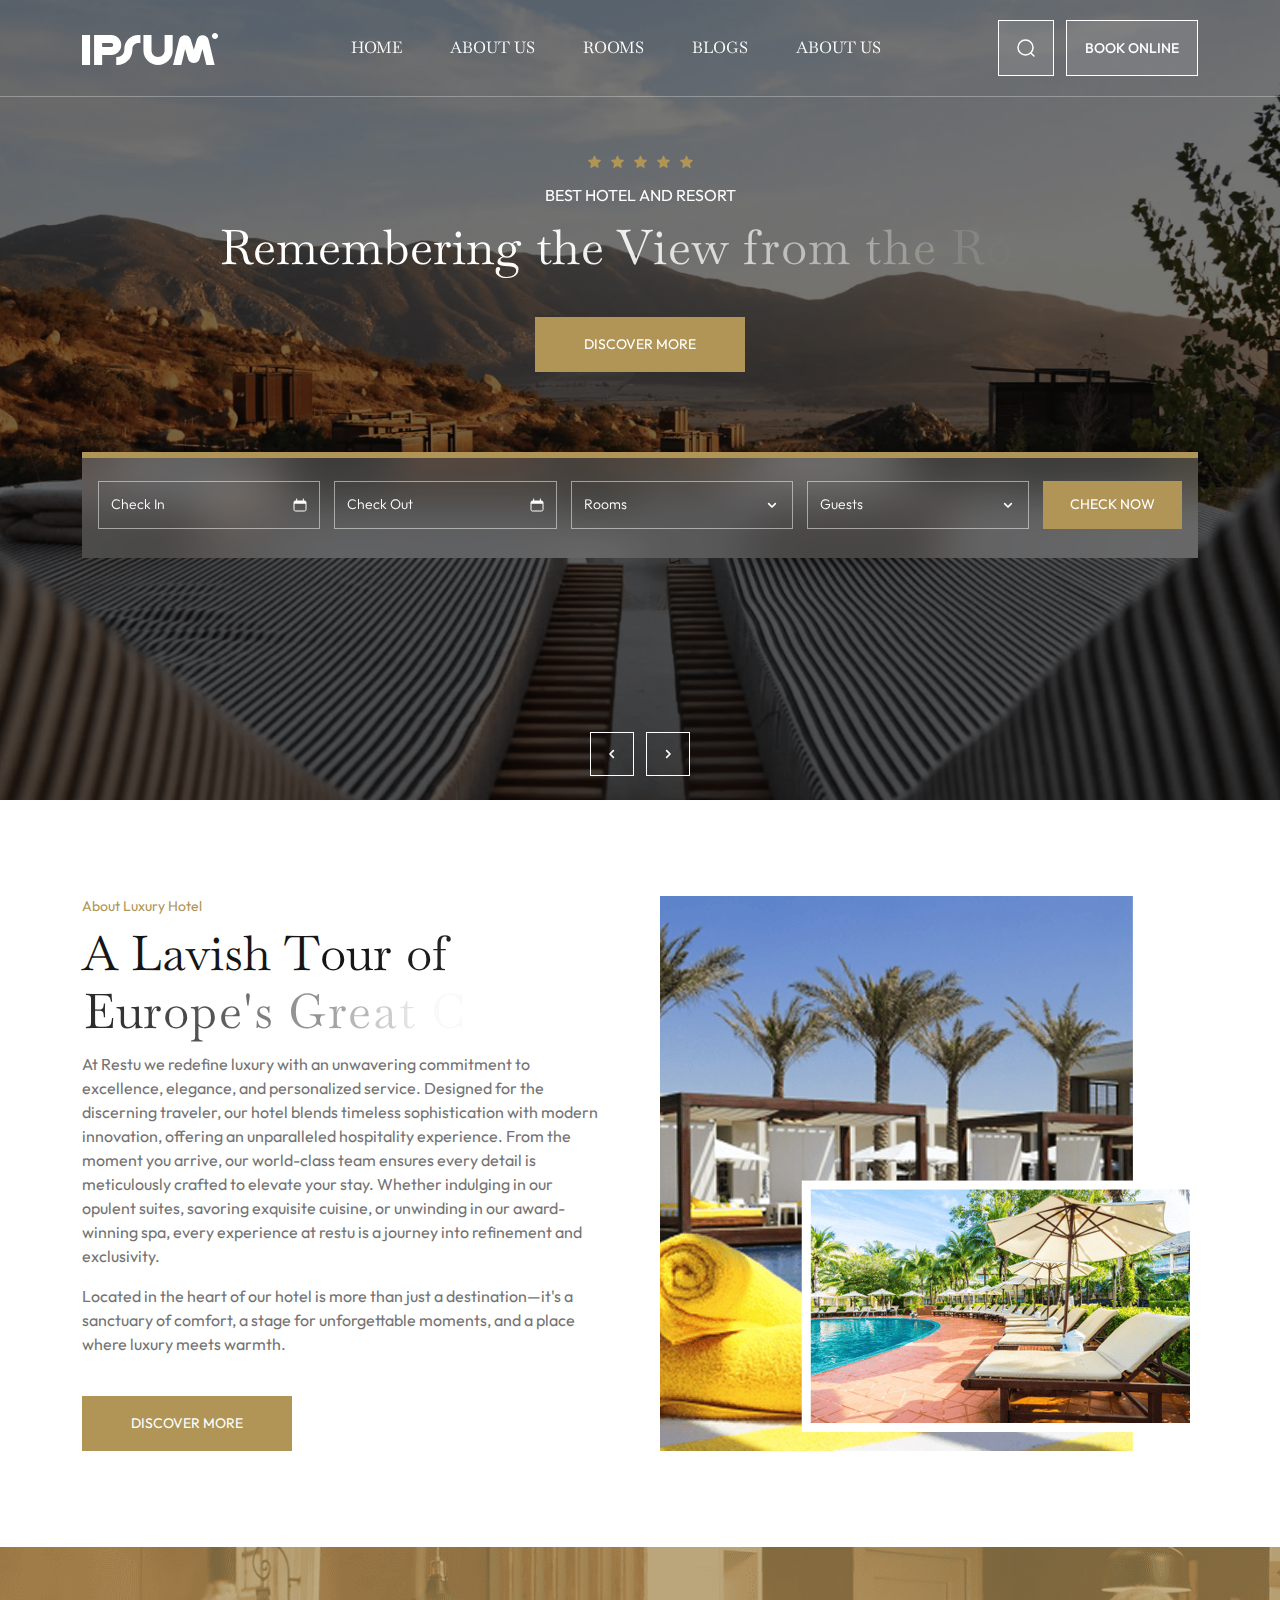
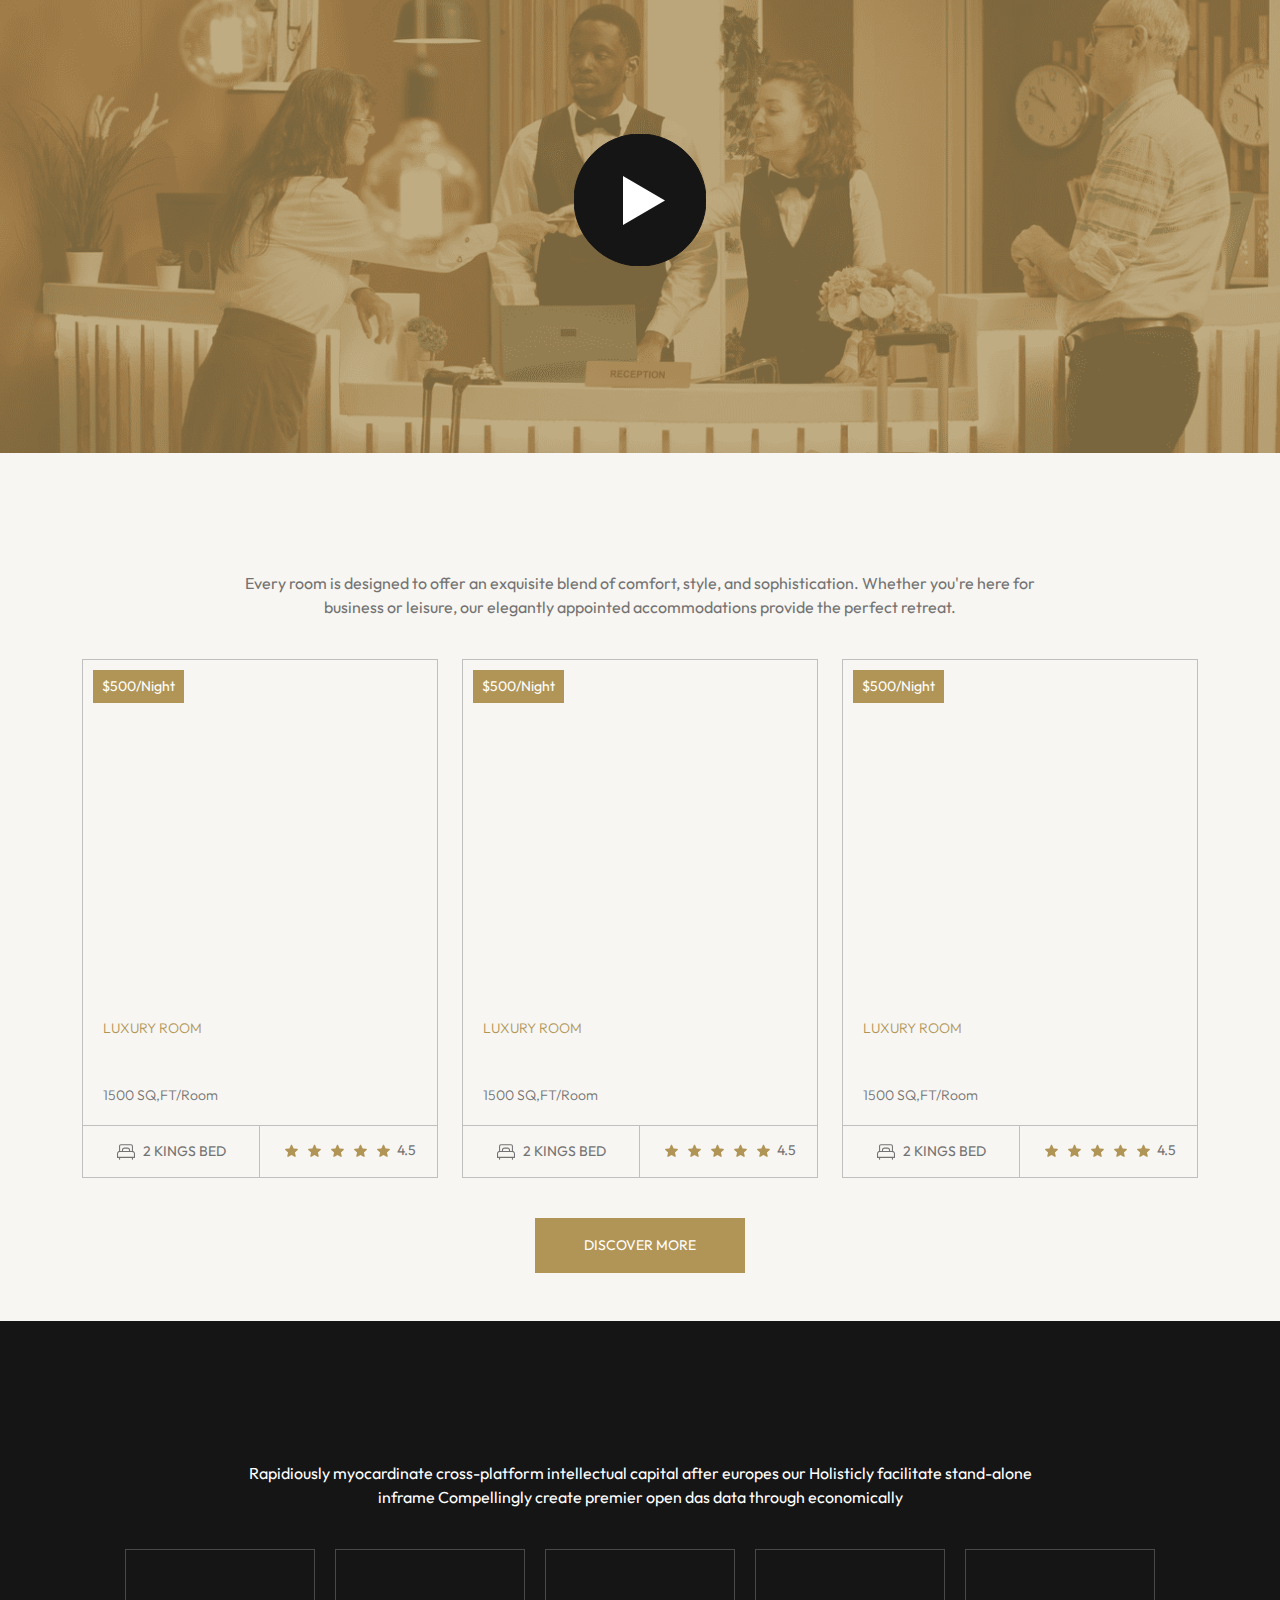
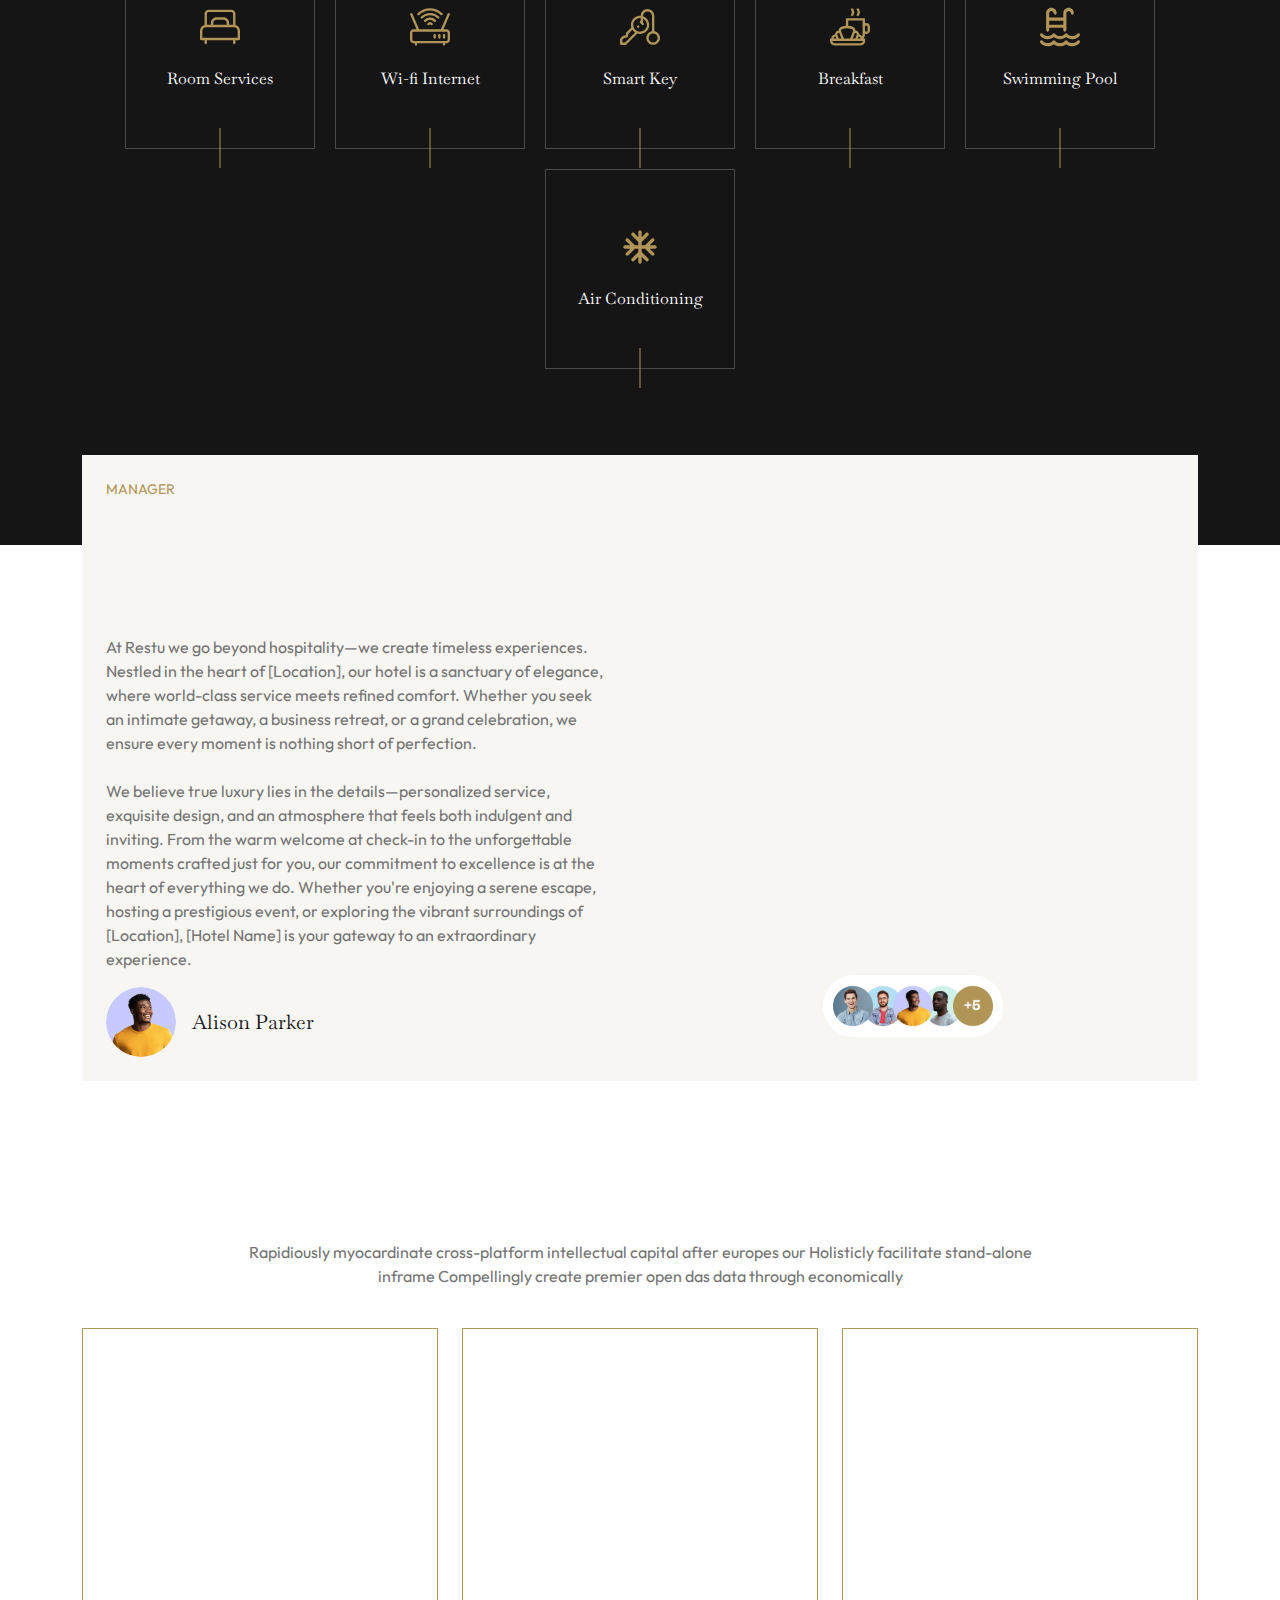
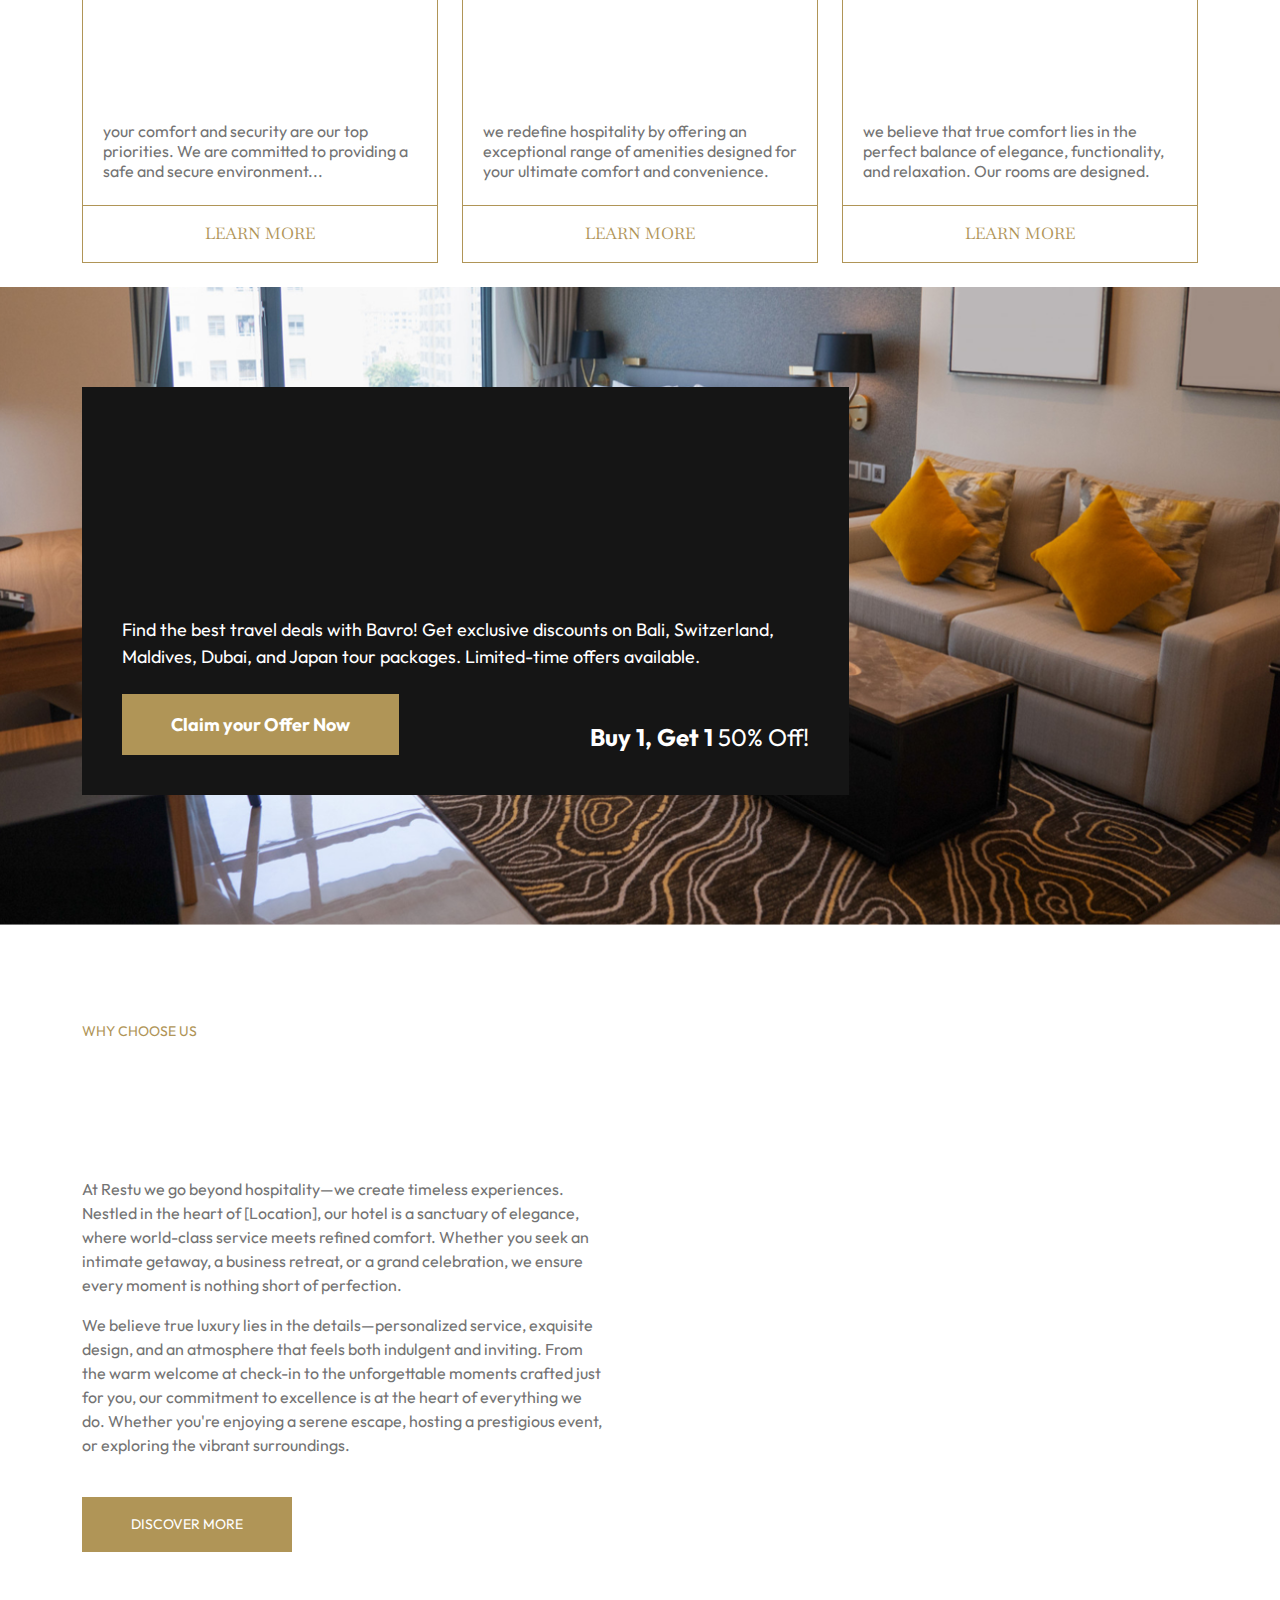
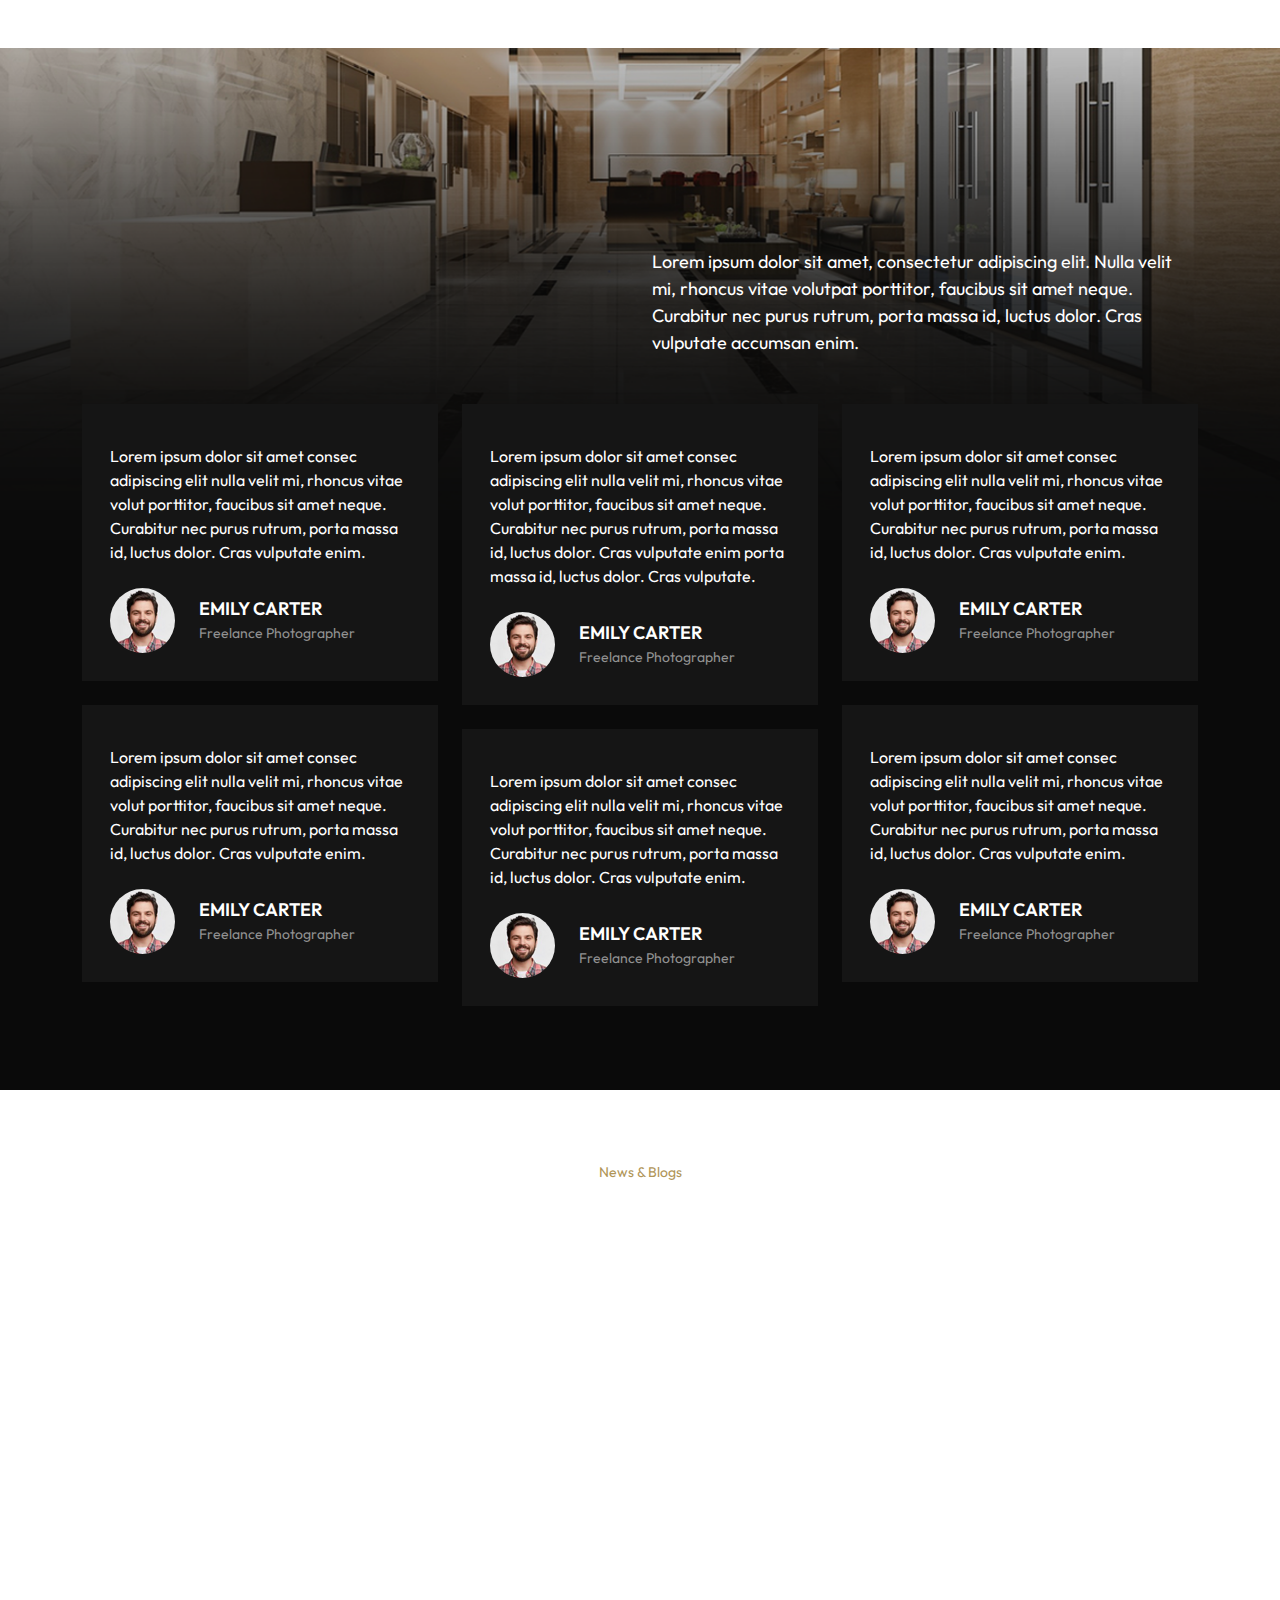
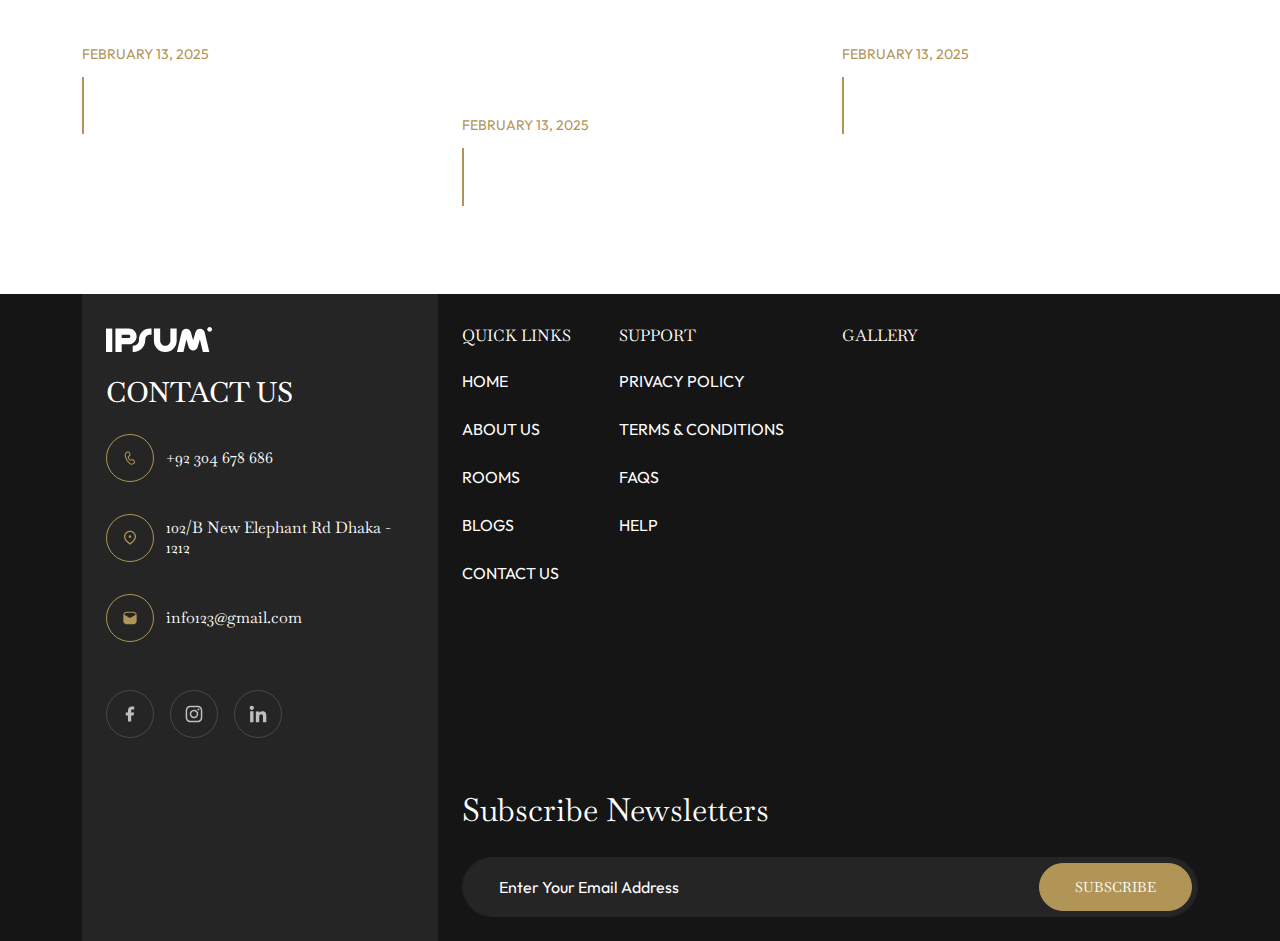
==== commit 3f602eaa: "Done." ====
--- a/index.html
+++ b/index.html
@@ -6,7 +6,10 @@
         <meta name="viewport" content="width=device-width, initial-scale=1.0">
         <title>Restu</title>
         <link rel="stylesheet" href="./assets/css/bootstrap.min.css">
-        <link rel="stylesheet" href="./assets/css/style.css">
+        <link rel="stylesheet" href="./assets/css/slick.min.css">
+        <link rel="stylesheet" href="./assets/css/slick-theme.min.css">
+        <link rel="stylesheet" href="./assets/css/jquery-ui.css">
+        <link rel="stylesheet" href="./assets/css/style.css?v=1">
     </head>
 
     <body>
@@ -35,10 +38,10 @@
                             <li class="nav-item"><a class="nav-link text-white" href="#">About Us</a></li>
                         </ul>
                         <!-- Right Side Buttons -->
-                        <div class="d-flex align-items-center gap-1">
+                        <div class="d-flex align-items-center gap-1 pb-lg-0 pb-4">
                             <!-- Search Button -->
                             <div class="position-relative me-2">
-                                <button id="ft-search-btn" class="btn nav-btn d-flex">
+                                <button id="ft-search-btn" class="btn ft-nav-btn d-flex">
                                     <svg width="18" height="18" viewBox="0 0 18 18" fill="none"
                                         xmlns="http://www.w3.org/2000/svg">
                                         <path
@@ -52,11 +55,78 @@
                                 </div>
                             </div>
                             <!-- Book Online Button -->
-                            <a href="#" class="btn nav-btn">BOOK ONLINE</a>
+                            <a href="#" class="btn ft-nav-btn">BOOK ONLINE</a>
                         </div>
                     </div>
                 </div>
             </nav>
+            <div class="ft-hero-cont position-relative z-1 py-5">
+                <div class="container py-2">
+                    <div class="d-flex flex-column gap-5">
+                        <div class="d-flex flex-column mx-auto gap-4 text-center">
+                            <div class="d-flex flex-column gap-2">
+                                <div class="d-flex justify-content-center align-items-center gap-1">
+                                    <img src="./assets/img/ic_round-star.svg" alt="Star" class="ft-rc-star">
+                                    <img src="./assets/img/ic_round-star.svg" alt="Star" class="ft-rc-star">
+                                    <img src="./assets/img/ic_round-star.svg" alt="Star" class="ft-rc-star">
+                                    <img src="./assets/img/ic_round-star.svg" alt="Star" class="ft-rc-star">
+                                    <img src="./assets/img/ic_round-star.svg" alt="Star" class="ft-rc-star">
+                                </div>
+                                <p class="my-1 text-white">BEST HOTEL AND RESORT</p>
+                                <h2 class="mb-0 ft-page-title ft-title_split_anim ft-baskervville fw-normal text-white">
+                                    Remembering the View from the Room</h2>
+                            </div>
+                            <div class="mt-3">
+                                <a href="#" class="btn ft-btn-main">DISCOVER MORE</a>
+                            </div>
+                        </div>
+                        <div class="mt-lg-4">
+                            <div class="mt-md-2 ft-hero-box">
+                                <div class="d-flex flex-xxl-nowrap flex-wrap ft-hb-flex-1">
+                                    <div class="d-flex flex-lg-nowrap flex-wrap ft-hb-flex-2 flex-grow-1">
+                                        <div class="ft-hb-inp-cont">
+                                            <input type="text" class="form-control ft-hb-inp ft-hbi-date" placeholder="Check In">
+                                            <img src="./assets/img/date-icon-light.svg" alt="Date Icon" class="ft-hb-date-icon">
+                                        </div>
+                                        <div class="ft-hb-inp-cont">
+                                            <input type="text" class="form-control ft-hb-inp ft-hbi-date" placeholder="Check Out">
+                                            <img src="./assets/img/date-icon-light.svg" alt="Date Icon" class="ft-hb-date-icon">
+                                        </div>
+                                        <div class="ft-hb-inp-cont">
+                                            <select class="form-select ft-hb-inp">
+                                                <option value="">Rooms</option>
+                                                <option value="One bed">One bed</option>
+                                                <option value="Two beds">Two beds</option>
+                                                <option value="Three beds">Three beds</option>
+                                                <option value="Four beds">Four beds</option>
+                                            </select>
+                                        </div>
+                                        <div class="ft-hb-inp-cont">
+                                            <select class="form-select ft-hb-inp">
+                                                <option value="">Guests</option>
+                                                <option value="1">1</option>
+                                                <option value="2">2</option>
+                                                <option value="3">3</option>
+                                                <option value="4">4</option>
+                                                <option value="5">5</option>
+                                            </select>
+                                        </div>
+                                    </div>
+                                    <div class="mx-xl-0 mx-auto">
+                                        <button class="btn ft-btn-main ft-hb-btn">CHECK NOW</button>
+                                    </div>
+                                </div>
+                            </div>
+                        </div>
+                    </div>
+                </div>
+            </div>
+            <div class="ft-hero-carousel">
+                <div class="ft-si-cont"><img src="./assets/img/slider-img.png" alt="Image 1"></div>
+                <div class="ft-si-cont"><img src="./assets/img/slider-2.jpg" alt="Image 2"></div>
+                <div class="ft-si-cont"><img src="./assets/img/slider-3.jpg" alt="Image 3"></div>
+            </div>
+            <div class="ft-hc-arrows"></div>
         </header>
         <main>
             <section class="ft-sec-about py-5 my-lg-5 my-3">
@@ -67,8 +137,9 @@
                                 <div class="d-flex flex-column gap-2">
                                     <div class="d-flex flex-column gap-2 mb-1">
                                         <p class="ft-page-desc mb-0">About Luxury Hotel</p>
-                                        <h2 class="mb-0 ft-page-title ft-baskervville fw-normal ft-text-dark">A Lavish
-                                            Tour of Europe's Great Cities</h2>
+                                        <h2
+                                            class="mb-0 ft-page-title ft-title_split_anim ft-baskervville fw-normal ft-text-dark">
+                                            A Lavish Tour of Europe's Great Cities</h2>
                                     </div>
                                     <p class="mb-2">At Restu we redefine luxury with an unwavering commitment to
                                         excellence, elegance, and personalized service. Designed for the discerning
@@ -88,9 +159,22 @@
                             </div>
                         </div>
                         <div class="col-xl-6">
-                            <img src="./assets/img/about-img.png" alt="About Image" class="w-100 h-100">
-                        </div>
-                    </div>
+                            <div class="w-100 h-100 ft-image-anime ft-reveal px-2">
+                                <img src="./assets/img/about-img.png" alt="About Image"
+                                class="w-100 h-100 object-fit-cover">
+                            </div>
+                            
+                        </div>
+                    </div>
+                </div>
+            </section>
+            <section class="ft-sec-video position-relative">
+                <video controls class="ft-video">
+                    <source src="./assets/vid/sample.mp4" type="video/mp4">
+                </video>
+                <div class="ft-vid-thumb">
+                    <img src="./assets/img/poster.png" alt="Poster" class="w-100 ft-vid-poster">
+                    <svg class="ft-vid-play" xmlns="http://www.w3.org/2000/svg" width="132" height="132" viewBox="0 0 132 132"><g transform="translate(-655 -1795)"><circle cx="66" cy="66" r="66" transform="translate(655 1795)" fill="#151515"/><path d="M742,1861.5,700,1837.005v48.989L742,1861.5" transform="translate(4)" fill="#fff"/></g></svg>
                 </div>
             </section>
             <section class="ft-sec-rooms py-lg-5 py-3 my-lg-0 my-3">
@@ -98,8 +182,9 @@
                     <div class="d-flex flex-column gap-3">
                         <div class="d-flex flex-column gap-2 col-xxl-8 col-lg-9 mx-auto text-center">
                             <div class="d-flex flex-column gap-2 mb-1">
-                                <h2 class="mb-0 ft-page-title ft-baskervville fw-normal ft-text-dark">Our
-                                    Comfortable-Rooms</h2>
+                                <h2
+                                    class="mb-0 ft-page-title ft-title_split_anim ft-baskervville fw-normal ft-text-dark">
+                                    Our Comfortable Rooms</h2>
                             </div>
                             <p class="mb-0">Every room is designed to offer an exquisite blend of comfort, style, and
                                 sophistication. Whether you're here for business or leisure, our elegantly appointed
@@ -111,14 +196,16 @@
                                     <div class="ft-room-card">
                                         <div class="ft-rc-top position-relative">
                                             <p class="ft-rc-price mb-0">$500/Night</p>
-                                            <img src="./assets/img/room-1.png" class="ft-rc-img" alt="Room">
+                                            <div class="ft-reveal ft-image-anime ft-rc-img-cont">
+                                                <img src="./assets/img/room-1.png" class="ft-rc-img" alt="Room">
+                                            </div>
                                         </div>
                                         <div class="ft-rc-middle p-3">
                                             <div class="d-flex p-1 flex-column gap-2">
                                                 <div class="d-flex flex-column gap-2 mb-1">
                                                     <p class="ft-page-desc mb-0 fw-light lh-sm">LUXURY ROOM</p>
                                                     <h2
-                                                        class="mb-0 ft-rc-room-name ft-baskervville lh-sm fw-normal ft-text-dark">
+                                                        class="mb-0 ft-rc-room-name ft-title_split_anim ft-baskervville lh-sm fw-normal ft-text-dark">
                                                         Double Suit's Room</h2>
                                                 </div>
                                                 <p class="fw-light ft-rc-room-size mb-0 lh-sm">1500 SQ,FT/Room</p>
@@ -162,14 +249,16 @@
                                     <div class="ft-room-card">
                                         <div class="ft-rc-top position-relative">
                                             <p class="ft-rc-price mb-0">$500/Night</p>
-                                            <img src="./assets/img/room-2.png" class="ft-rc-img" alt="Room">
+                                            <div class="ft-reveal ft-image-anime ft-rc-img-cont">
+                                                <img src="./assets/img/room-2.png" class="ft-rc-img" alt="Room">
+                                            </div>
                                         </div>
                                         <div class="ft-rc-middle p-3">
                                             <div class="d-flex p-1 flex-column gap-2">
                                                 <div class="d-flex flex-column gap-2 mb-1">
                                                     <p class="ft-page-desc mb-0 fw-light lh-sm">LUXURY ROOM</p>
                                                     <h2
-                                                        class="mb-0 ft-rc-room-name ft-baskervville lh-sm fw-normal ft-text-dark">
+                                                        class="mb-0 ft-rc-room-name ft-title_split_anim ft-baskervville lh-sm fw-normal ft-text-dark">
                                                         Double Suit's Room</h2>
                                                 </div>
                                                 <p class="fw-light ft-rc-room-size mb-0 lh-sm">1500 SQ,FT/Room</p>
@@ -213,14 +302,16 @@
                                     <div class="ft-room-card">
                                         <div class="ft-rc-top position-relative">
                                             <p class="ft-rc-price mb-0">$500/Night</p>
-                                            <img src="./assets/img/room-3.png" class="ft-rc-img" alt="Room">
+                                            <div class="ft-reveal ft-image-anime ft-rc-img-cont">
+                                                <img src="./assets/img/room-3.png" class="ft-rc-img" alt="Room">
+                                            </div>
                                         </div>
                                         <div class="ft-rc-middle p-3">
                                             <div class="d-flex p-1 flex-column gap-2">
                                                 <div class="d-flex flex-column gap-2 mb-1">
                                                     <p class="ft-page-desc mb-0 fw-light lh-sm">LUXURY ROOM</p>
                                                     <h2
-                                                        class="mb-0 ft-rc-room-name ft-baskervville lh-sm fw-normal ft-text-dark">
+                                                        class="mb-0 ft-rc-room-name ft-title_split_anim ft-baskervville lh-sm fw-normal ft-text-dark">
                                                         Double Suit's Room</h2>
                                                 </div>
                                                 <p class="fw-light ft-rc-room-size mb-0 lh-sm">1500 SQ,FT/Room</p>
@@ -273,8 +364,8 @@
                     <div class="d-flex flex-column gap-3">
                         <div class="d-flex flex-column gap-2 col-xxl-8 col-lg-9 mx-auto text-center">
                             <div class="d-flex flex-column gap-2 mb-1">
-                                <h2 class="mb-0 ft-page-title ft-baskervville fw-normal text-white">Hotel's Facilities
-                                </h2>
+                                <h2 class="mb-0 ft-page-title ft-title_split_anim ft-baskervville fw-normal text-white">
+                                    Hotel's Facilities </h2>
                             </div>
                             <p class="mb-0 text-white">Rapidiously myocardinate cross-platform intellectual capital
                                 after europes our Holisticly facilitate stand-alone inframe Compellingly create premier
@@ -284,32 +375,132 @@
                             <div class="d-flex ft-facilities-cards align-items-center flex-wrap">
                                 <div
                                     class="ft-f-card d-flex flex-column align-items-center gap-3 text-center justify-content-center">
-                                    <img src="./assets/img/ftf-card-1.svg" alt="Icons" class="ft-fc-icon mb-1">
+                                    <svg width="40" height="40" viewBox="0 0 40 40" class="ft-fc-img mb-1" fill="none"
+                                        xmlns="http://www.w3.org/2000/svg">
+                                        <path
+                                            d="M35.4512 17.9455V6.82365C35.4512 4.56209 33.6113 2.72217 31.3498 2.72217H8.65008C6.38852 2.72217 4.54875 4.56209 4.54875 6.82365V17.9455C1.94281 18.5724 0 20.9214 0 23.7169V32.0125C0 32.6706 0.533516 33.2041 1.19164 33.2041H4.54867V36.0862C4.54867 36.7444 5.08219 37.2779 5.74031 37.2779C6.39844 37.2779 6.93195 36.7444 6.93195 36.0862V33.2041H33.0679V36.0862C33.0679 36.7444 33.6014 37.2779 34.2595 37.2779C34.9177 37.2779 35.4512 36.7444 35.4512 36.0862V33.2041H38.8082C39.4663 33.2041 39.9998 32.6706 39.9998 32.0125V23.7169C40 20.9214 38.0572 18.5724 35.4512 17.9455ZM6.93203 6.82365C6.93203 5.87631 7.70281 5.10553 8.65008 5.10553H31.3498C32.2972 5.10553 33.068 5.87631 33.068 6.82365V17.7801H29.1301V15.9001C29.1301 12.7852 26.5959 10.2512 23.4812 10.2512H16.519C13.4041 10.2512 10.8701 12.7853 10.8701 15.9001V17.78H6.93203V6.82365ZM26.7468 15.9001V17.78H13.2532V15.9001C13.2532 14.0994 14.7181 12.6344 16.5188 12.6344H23.4811C25.2817 12.6344 26.7468 14.0994 26.7468 15.9001ZM2.38328 30.8208V23.7169C2.38328 21.7575 3.97742 20.1633 5.93687 20.1633H34.063C36.0224 20.1633 37.6166 21.7575 37.6166 23.7169V30.8208H2.38328Z"
+                                            fill="#B09557" />
+                                    </svg>
                                     <span class="text-white ft-fc-text ft-baskervville">Room Services</span>
                                 </div>
                                 <div
                                     class="ft-f-card d-flex flex-column align-items-center gap-3 text-center justify-content-center">
-                                    <img src="./assets/img/ftf-card-1.svg" alt="Icons" class="ft-fc-icon mb-1">
+                                    <svg width="40" height="40" viewBox="0 0 40 40" class="ft-fc-img mb-1" fill="none"
+                                        xmlns="http://www.w3.org/2000/svg">
+                                        <g clip-path="url(#clip0_23_246)">
+                                            <path
+                                                d="M36.4844 22.3048H33.4959L39.8271 7.53205C40.0821 6.93721 39.8065 6.24822 39.2116 5.9933C38.6168 5.73838 37.9278 6.01393 37.6729 6.60877L30.946 22.3048H9.05398L2.32711 6.60877C2.07219 6.01393 1.38336 5.73822 0.788359 5.9933C0.193516 6.24822 -0.0820312 6.93713 0.172891 7.53205L6.50406 22.3048H3.51562C1.57711 22.3048 0 23.8819 0 25.8204V32.8517C0 34.7902 1.57711 36.3673 3.51562 36.3673H4.76562V37.6173C4.76562 38.2645 5.29031 38.7892 5.9375 38.7892C6.58469 38.7892 7.10938 38.2645 7.10938 37.6173V36.3673H32.8906V37.6173C32.8906 38.2645 33.4153 38.7892 34.0625 38.7892C34.7097 38.7892 35.2344 38.2645 35.2344 37.6173V36.3673H36.4844C38.4229 36.3673 40 34.7902 40 32.8517V25.8204C40 23.8819 38.4229 22.3048 36.4844 22.3048ZM37.6562 32.8517C37.6562 33.4978 37.1305 34.0235 36.4844 34.0235H3.51562C2.86945 34.0235 2.34375 33.4978 2.34375 32.8517V25.8204C2.34375 25.1742 2.86945 24.6485 3.51562 24.6485H36.4844C37.1305 24.6485 37.6562 25.1742 37.6562 25.8204V32.8517Z"
+                                                fill="#B09557" />
+                                            <path
+                                                d="M17.5188 16.3045C17.0612 16.7621 17.0612 17.5041 17.5188 17.9617C17.9764 18.4194 18.7184 18.4194 19.1761 17.9617C19.3048 17.833 19.583 17.6172 20 17.6172C20.417 17.6172 20.6952 17.833 20.8239 17.9617C21.2815 18.4194 22.0235 18.4195 22.4812 17.9617C22.9388 17.5041 22.9388 16.7621 22.4812 16.3045C22.0961 15.9195 21.2617 15.2734 20 15.2734C18.7383 15.2734 17.9039 15.9195 17.5188 16.3045Z"
+                                                fill="#B09557" />
+                                            <path
+                                                d="M9.22688 8.02227C12.1058 5.14133 15.9317 3.55469 20 3.55469C24.0683 3.55469 27.8942 5.14133 30.7731 8.02227C31.2303 8.47992 31.9723 8.48055 32.4304 8.02289C32.8882 7.56547 32.8884 6.82344 32.431 6.36563C29.1095 3.04156 24.6947 1.21094 20 1.21094C15.3053 1.21094 10.8906 3.04156 7.56906 6.36555C7.11156 6.82336 7.1118 7.56531 7.56969 8.02281C8.02742 8.48031 8.76953 8.48 9.22688 8.02227Z"
+                                                fill="#B09557" />
+                                            <path
+                                                d="M29.1137 11.336C29.5716 10.8787 29.5719 10.1366 29.1146 9.67875C26.6793 7.24102 23.4424 5.89844 20 5.89844C16.5576 5.89844 13.3206 7.24102 10.8854 9.67875C10.428 10.1366 10.4284 10.8786 10.8862 11.336C11.3441 11.7934 12.0862 11.793 12.5435 11.3352C14.5359 9.34062 17.1841 8.24219 19.9999 8.24219C22.8158 8.24219 25.4638 9.34062 27.4563 11.3352C27.9136 11.7928 28.6555 11.7937 29.1137 11.336Z"
+                                                fill="#B09557" />
+                                            <path
+                                                d="M25.7983 14.6481C26.2559 14.1905 26.2559 13.4485 25.7983 12.9909C24.2474 11.44 22.1882 10.5859 20 10.5859C17.8118 10.5859 15.7526 11.44 14.2018 12.9909C13.7441 13.4485 13.7441 14.1905 14.2018 14.6481C14.6594 15.1058 15.4014 15.1059 15.8591 14.6481C16.9672 13.54 18.4378 12.9297 20 12.9297C21.5622 12.9297 23.0328 13.54 24.141 14.6481C24.5986 15.1058 25.3406 15.1058 25.7983 14.6481Z"
+                                                fill="#B09557" />
+                                            <path
+                                                d="M24.6875 26.9922C24.0403 26.9922 23.5156 27.5169 23.5156 28.1641V30.5078C23.5156 31.155 24.0403 31.6797 24.6875 31.6797C25.3347 31.6797 25.8594 31.155 25.8594 30.5078V28.1641C25.8594 27.5169 25.3347 26.9922 24.6875 26.9922Z"
+                                                fill="#B09557" />
+                                            <path
+                                                d="M29.375 26.9922C28.7278 26.9922 28.2031 27.5169 28.2031 28.1641V30.5078C28.2031 31.155 28.7278 31.6797 29.375 31.6797C30.0222 31.6797 30.5469 31.155 30.5469 30.5078V28.1641C30.5469 27.5169 30.0222 26.9922 29.375 26.9922Z"
+                                                fill="#B09557" />
+                                            <path
+                                                d="M34.0625 26.9922C33.4153 26.9922 32.8906 27.5169 32.8906 28.1641V30.5078C32.8906 31.155 33.4153 31.6797 34.0625 31.6797C34.7097 31.6797 35.2344 31.155 35.2344 30.5078V28.1641C35.2344 27.5169 34.7097 26.9922 34.0625 26.9922Z"
+                                                fill="#B09557" />
+                                        </g>
+                                        <defs>
+                                            <clipPath id="clip0_23_246">
+                                                <rect width="40" height="40" fill="white" />
+                                            </clipPath>
+                                        </defs>
+                                    </svg>
                                     <span class="text-white ft-fc-text ft-baskervville">Wi-fi Internet</span>
                                 </div>
                                 <div
                                     class="ft-f-card d-flex flex-column align-items-center gap-3 text-center justify-content-center">
-                                    <img src="./assets/img/ftf-card-1.svg" alt="Icons" class="ft-fc-icon mb-1">
+                                    <svg width="40" height="40" viewBox="0 0 40 40" class="ft-fc-img mb-1" fill="none"
+                                        xmlns="http://www.w3.org/2000/svg">
+                                        <g clip-path="url(#clip0_23_260)">
+                                            <path
+                                                d="M18.1359 18.5784C17.523 18.5784 16.9357 19.1174 16.9641 19.7502C16.9925 20.3852 17.479 20.9221 18.1359 20.9221C18.7489 20.9221 19.3362 20.3831 19.3078 19.7502C19.2794 19.1153 18.7929 18.5784 18.1359 18.5784Z"
+                                                fill="#B09557" />
+                                            <path
+                                                d="M34.332 24.2252V8.9337C34.332 5.17331 31.2728 2.11401 27.5124 2.11401C23.8357 2.11401 20.8297 5.03886 20.6978 8.68401C20.3026 8.65792 19.9013 8.6569 19.4955 8.68323C17.0559 8.84175 14.8241 9.94081 13.2111 11.7778C11.5981 13.615 10.7971 15.9703 10.9555 18.41C11.0025 19.1321 11.1325 19.836 11.339 20.511L6.26789 25.5821C6.07859 25.7714 5.95984 26.0198 5.93125 26.2859L5.70984 28.3521L3.39047 28.7597C3.15336 28.8014 2.93492 28.915 2.76469 29.0853L0.343281 31.5068C0.123438 31.7267 0 32.0246 0 32.3355V36.7144C0 37.3616 0.524687 37.8863 1.17188 37.8863H5.55078C5.86164 37.8863 6.15969 37.7628 6.37937 37.543L17.3636 26.5587C18.2336 26.8296 19.1458 26.9697 20.0759 26.9697C20.2771 26.9697 20.4795 26.9632 20.6823 26.95C23.1219 26.7915 25.3538 25.6924 26.9667 23.8553C28.5797 22.0182 29.3808 19.6629 29.2223 17.2232C28.9756 13.4247 26.4325 10.3124 23.0365 9.15214V8.9337C23.0365 6.46565 25.0444 4.45776 27.5124 4.45776C29.9805 4.45776 31.9883 6.46565 31.9883 8.9337V24.2252C28.7732 24.7826 26.3203 27.5921 26.3203 30.9642C26.3203 34.7357 29.3886 37.804 33.1602 37.804C36.9317 37.804 40 34.7357 40 30.9642C40 27.5921 37.5472 24.7826 34.332 24.2252ZM5.06539 35.5424H2.34375V32.8208L4.16047 31.004L6.98398 30.5077C7.49828 30.4173 7.89062 29.9976 7.94633 29.4784L8.21766 26.9469L12.3908 22.7738C12.8463 23.4789 13.4021 24.1253 14.0502 24.6943C14.3869 24.9899 14.7412 25.2577 15.1099 25.4978L5.06539 35.5424ZM26.8834 17.3752C27.0014 19.19 26.4055 20.9422 25.2055 22.3089C24.0055 23.6757 22.3452 24.4932 20.5302 24.6111C18.7151 24.7295 16.9631 24.1331 15.5965 22.9332C14.2298 21.7332 13.4122 20.0728 13.2943 18.2578C13.1763 16.443 13.7723 14.6908 14.9723 13.3242C16.1722 11.9575 17.8326 11.1399 19.6475 11.022C19.797 11.0122 19.9456 11.0075 20.0934 11.0075C20.2952 11.0075 20.4949 11.0175 20.6927 11.035V13.931C20.473 13.9746 20.2633 14.0813 20.093 14.2516C19.6353 14.7092 19.6353 15.4512 20.093 15.9089L21.979 17.7949C22.2078 18.0237 22.5077 18.1382 22.8076 18.1382C23.1074 18.1382 23.4074 18.0237 23.6362 17.7949C24.0938 17.3373 24.0938 16.5953 23.6362 16.1376L23.0364 15.5378V11.6821C25.1771 12.7152 26.7188 14.839 26.8834 17.3752ZM33.1602 35.4603C30.681 35.4603 28.6641 33.4434 28.6641 30.9642C28.6641 28.4849 30.6809 26.4681 33.1602 26.4681C35.6394 26.4681 37.6562 28.4849 37.6562 30.9642C37.6562 33.4434 35.6394 35.4603 33.1602 35.4603Z"
+                                                fill="#B09557" />
+                                        </g>
+                                        <defs>
+                                            <clipPath id="clip0_23_260">
+                                                <rect width="40" height="40" fill="white" />
+                                            </clipPath>
+                                        </defs>
+                                    </svg>
                                     <span class="text-white ft-fc-text ft-baskervville">Smart Key</span>
                                 </div>
                                 <div
                                     class="ft-f-card d-flex flex-column align-items-center gap-3 text-center justify-content-center">
-                                    <img src="./assets/img/ftf-card-1.svg" alt="Icons" class="ft-fc-icon mb-1">
+                                    <svg width="40" height="40" viewBox="0 0 40 40" class="ft-fc-img mb-1" fill="none"
+                                        xmlns="http://www.w3.org/2000/svg">
+                                        <g clip-path="url(#clip0_23_268)">
+                                            <path
+                                                d="M34.9423 26.6163C35.3628 26.7827 35.8203 26.8751 36.2993 26.8751C38.3399 26.8751 40.0001 25.215 40.0001 23.1743V19.7869C40.0001 17.7463 38.3399 16.0861 36.2993 16.0861C35.8203 16.0861 35.3628 16.1786 34.9423 16.345V11.2161H15.8916V18.86C14.262 18.982 12.6446 19.3584 11.0908 19.9898C10.1334 20.379 9.37984 21.1155 8.96898 22.0639C8.78375 22.4915 8.67836 22.9405 8.65164 23.3931C8.25109 23.52 7.85508 23.6622 7.46758 23.8197C6.51016 24.2088 5.75664 24.9454 5.34578 25.8937C5.16055 26.3213 5.05516 26.7704 5.02844 27.2229C4.62789 27.3498 4.23195 27.492 3.84438 27.6495C2.88695 28.0386 2.13336 28.7752 1.7225 29.7236C1.47133 30.3035 1.36625 30.9227 1.4068 31.5368H0V34.1118C0 36.569 1.99906 38.5681 4.45633 38.5681H30.7C33.1572 38.5681 35.1563 36.569 35.1563 34.1118V31.5368H33.7388C34.5186 30.2925 34.9423 28.8431 34.9423 27.3224V26.6163H34.9423ZM24.9652 25.6925C25.2391 25.784 25.5105 25.8828 25.777 25.9911C26.5678 26.3125 26.9619 27.2222 26.6555 28.019L25.3024 31.537H22.7173L24.9652 25.6925ZM28.5884 29.5223C28.8623 29.6137 29.1338 29.7125 29.4002 29.8208C30.0893 30.1008 30.4766 30.8275 30.3624 31.5369H27.8135L28.5884 29.5223ZM36.2992 18.43C37.0475 18.43 37.6562 19.0387 37.6562 19.787V23.1744C37.6562 23.9227 37.0475 24.5315 36.2992 24.5315C35.5509 24.5315 34.9422 23.9227 34.9422 23.1744V19.787C34.9423 19.0387 35.551 18.43 36.2992 18.43ZM32.5985 13.56V27.3225C32.5985 28.0309 32.4681 28.7175 32.2211 29.355C31.788 28.5847 31.112 27.9867 30.2827 27.6497C29.8952 27.4922 29.4992 27.35 29.0987 27.2231C29.072 26.7705 28.9666 26.3215 28.7813 25.8939C28.3705 24.9455 27.617 24.209 26.6595 23.8198C26.272 23.6623 25.876 23.5201 25.4755 23.3933C25.4487 22.9407 25.3434 22.4917 25.1581 22.064C24.7473 21.1157 23.9938 20.3791 23.0363 19.99C21.4825 19.3585 19.8651 18.9822 18.2354 18.8601V13.5599L32.5985 13.56ZM11.9732 22.1612C15.2558 20.8272 18.8713 20.8272 22.1537 22.1612C22.9446 22.4826 23.3387 23.3924 23.0323 24.1892L20.2062 31.5369H13.9207L11.0946 24.1892C10.7883 23.3924 11.1823 22.4826 11.9732 22.1612ZM8.35 25.9911C8.61641 25.8828 8.88781 25.784 9.1618 25.6925L11.4096 31.5369H8.82445L7.47141 28.019C7.165 27.2222 7.55914 26.3125 8.35 25.9911ZM4.72672 29.8208C4.99312 29.7125 5.26453 29.6137 5.53852 29.5223L6.31336 31.5369H3.76445C3.65023 30.8275 4.03766 30.1009 4.72672 29.8208ZM32.8125 34.1118C32.8125 35.2767 31.8648 36.2244 30.6999 36.2244H4.45633C3.29148 36.2244 2.34375 35.2768 2.34375 34.1118V33.8807H32.8125V34.1118Z"
+                                                fill="#B09557" />
+                                            <path
+                                                d="M20.9063 8.87242H23.2501C23.2501 8.23359 23.3918 7.96594 23.6064 7.56086C23.8865 7.03187 24.2353 6.37352 24.2353 5.15227C24.2353 3.93102 23.8866 3.27258 23.6065 2.74352C23.3919 2.33828 23.2501 2.07063 23.2501 1.43164H20.9064C20.9064 2.65297 21.2551 3.31141 21.5352 3.84039C21.7498 4.24563 21.8915 4.5132 21.8915 5.15227C21.8915 5.79109 21.7498 6.05875 21.5352 6.46383C21.255 6.99289 20.9063 7.65125 20.9063 8.87242Z"
+                                                fill="#B09557" />
+                                            <path
+                                                d="M26.5986 8.87234H28.9423C28.9423 8.23352 29.084 7.96586 29.2987 7.56078C29.5788 7.0318 29.9275 6.37344 29.9275 5.15227C29.9275 3.93102 29.5788 3.27258 29.2987 2.74352C29.084 2.33836 28.9423 2.0707 28.9423 1.43164H26.5986C26.5986 2.65297 26.9472 3.31133 27.2274 3.84039C27.442 4.24555 27.5837 4.5132 27.5837 5.15227C27.5837 5.79109 27.442 6.05875 27.2274 6.46383C26.9472 6.99281 26.5986 7.65117 26.5986 8.87234Z"
+                                                fill="#B09557" />
+                                        </g>
+                                        <defs>
+                                            <clipPath id="clip0_23_268">
+                                                <rect width="40" height="40" fill="white" />
+                                            </clipPath>
+                                        </defs>
+                                    </svg>
                                     <span class="text-white ft-fc-text ft-baskervville">Breakfast</span>
                                 </div>
                                 <div
                                     class="ft-f-card d-flex flex-column align-items-center gap-3 text-center justify-content-center">
-                                    <img src="./assets/img/ftf-card-1.svg" alt="Icons" class="ft-fc-icon mb-1">
+                                    <svg width="40" height="40" viewBox="0 0 40 40" class="ft-fc-img mb-1" fill="none"
+                                        xmlns="http://www.w3.org/2000/svg">
+                                        <g clip-path="url(#clip0_23_277)">
+                                            <path
+                                                d="M39.3283 33.5578C38.6194 33.0659 37.6458 33.2416 37.1538 33.9505C35.1737 36.8028 29.4105 36.8044 27.4294 33.9505C27.1374 33.5298 26.6579 33.2789 26.1458 33.2789C25.6337 33.2789 25.1542 33.5298 24.8622 33.9504C22.8822 36.8028 17.1189 36.8044 15.1378 33.9504C14.8457 33.5298 14.3663 33.2789 13.8542 33.2789C13.3421 33.2789 12.8625 33.5299 12.5706 33.9505C10.5905 36.803 4.82734 36.8044 2.84618 33.9505C2.35407 33.2415 1.38041 33.0659 0.671663 33.5578C-0.0372394 34.0499 -0.21302 35.0234 0.279087 35.7323C3.14766 39.8647 10.0825 40.3121 13.8542 37.1347C17.1709 39.9288 22.8679 39.8961 26.1457 37.1347C29.9163 40.3113 36.8547 39.861 39.7207 35.7323C40.2128 35.0234 40.0371 34.0499 39.3283 33.5578Z"
+                                                fill="#B09557" />
+                                            <path
+                                                d="M7.65636 24.6858C8.51933 24.6858 9.21885 23.9863 9.21885 23.1234V20.7798H23.2812V23.1234C23.2812 23.9863 23.9807 24.6858 24.8437 24.6858C25.7066 24.6858 26.4062 23.9863 26.4062 23.1234V6.09341C26.4062 4.88732 27.3874 3.90608 28.5937 3.90608C29.7998 3.90608 30.7811 4.88732 30.7811 6.09341C30.7811 6.95629 31.4807 7.65582 32.3436 7.65582C33.2066 7.65582 33.9061 6.95629 33.9061 6.09341C33.9061 3.16428 31.5229 0.78125 28.5937 0.78125C25.6645 0.78125 23.2813 3.16428 23.2813 6.09341V10.6243H9.21885V6.09341C9.21885 4.88732 10.2001 3.90608 11.4063 3.90608C12.6126 3.90608 13.5938 4.88732 13.5938 6.09341C13.5938 6.95629 14.2934 7.65582 15.1563 7.65582C16.0193 7.65582 16.7188 6.95629 16.7188 6.09341C16.7187 3.16428 14.3356 0.78125 11.4063 0.78125C8.47706 0.78125 6.09387 3.16428 6.09387 6.09341V23.1235C6.09387 23.9863 6.7934 24.6858 7.65636 24.6858ZM9.21885 13.7491H23.2812V17.6551H9.21885V13.7491Z"
+                                                fill="#B09557" />
+                                            <path
+                                                d="M13.8544 30.1039C15.4274 31.4291 17.6091 32.1853 20.0001 32.1853C22.3911 32.1853 24.5728 31.4291 26.1459 30.1039C29.9165 33.2805 36.8549 32.8302 39.7209 28.7015C40.213 27.9926 40.0372 27.0191 39.3283 26.5271C38.6194 26.0351 37.6458 26.2108 37.1538 26.9197C35.1737 29.772 29.4105 29.7737 27.4294 26.9197C27.1374 26.499 26.6579 26.2482 26.1458 26.2482C25.6337 26.2482 25.1542 26.499 24.8622 26.9196C22.8822 29.772 17.1189 29.7737 15.1378 26.9196C14.8457 26.499 14.3663 26.2482 13.8542 26.2482C13.3421 26.2482 12.8625 26.4991 12.5706 26.9197C10.5905 29.7722 4.82734 29.7737 2.84618 26.9197C2.35407 26.2107 1.38041 26.0351 0.671663 26.5271C-0.0372394 27.0192 -0.21302 27.9926 0.279087 28.7015C3.14766 32.834 10.0825 33.2813 13.8544 30.1039Z"
+                                                fill="#B09557" />
+                                        </g>
+                                        <defs>
+                                            <clipPath id="clip0_23_277">
+                                                <rect width="40" height="40" fill="white" />
+                                            </clipPath>
+                                        </defs>
+                                    </svg>
                                     <span class="text-white ft-fc-text ft-baskervville">Swimming Pool</span>
                                 </div>
                                 <div
                                     class="ft-f-card d-flex flex-column align-items-center gap-3 text-center justify-content-center">
-                                    <img src="./assets/img/ftf-card-1.svg" alt="Icons" class="ft-fc-icon mb-1">
+                                    <svg width="40" height="40" viewBox="0 0 40 40" class="ft-fc-img mb-1" fill="none"
+                                        xmlns="http://www.w3.org/2000/svg">
+                                        <mask id="mask0_23_289" style="mask-type:luminance" maskUnits="userSpaceOnUse"
+                                            x="0" y="0" width="40" height="40">
+                                            <path d="M0 0H40V40H0V0Z" fill="white" />
+                                        </mask>
+                                        <g mask="url(#mask0_23_289)">
+                                            <path
+                                                d="M35 18.3333H29.7167L33.95 14.0999C34.6 13.4499 34.6 12.3999 33.95 11.7499C33.3 11.0999 32.2334 11.0999 31.5834 11.7499L25 18.3333H21.6667V14.9999L28.25 8.41659C28.9 7.76659 28.9 6.69992 28.25 6.04992C27.6 5.39992 26.55 5.39992 25.9 6.04992L21.6667 10.2833V4.99992C21.6667 4.08325 20.9167 3.33325 20 3.33325C19.0834 3.33325 18.3334 4.08325 18.3334 4.99992V10.2833L14.1 6.04992C13.45 5.39992 12.4 5.39992 11.75 6.04992C11.1 6.69992 11.1 7.76659 11.75 8.41659L18.3334 14.9999V18.3333H15L8.41671 11.7499C7.76671 11.0999 6.70004 11.0999 6.05004 11.7499C5.40004 12.3999 5.40004 13.4499 6.05004 14.0999L10.2834 18.3333H5.00004C4.08337 18.3333 3.33337 19.0833 3.33337 19.9999C3.33337 20.9166 4.08337 21.6666 5.00004 21.6666H10.2834L6.05004 25.8999C5.40004 26.5499 5.40004 27.5999 6.05004 28.2499C6.70004 28.8999 7.76671 28.8999 8.41671 28.2499L15 21.6666H18.3334V24.9999L11.75 31.5833C11.1 32.2333 11.1 33.2999 11.75 33.9499C12.4 34.5999 13.45 34.5999 14.1 33.9499L18.3334 29.7166V34.9999C18.3334 35.9166 19.0834 36.6666 20 36.6666C20.9167 36.6666 21.6667 35.9166 21.6667 34.9999V29.7166L25.9 33.9499C26.55 34.5999 27.6 34.5999 28.25 33.9499C28.9 33.2999 28.9 32.2333 28.25 31.5833L21.6667 24.9999V21.6666H25L31.5834 28.2499C32.2334 28.8999 33.3 28.8999 33.95 28.2499C34.6 27.5999 34.6 26.5499 33.95 25.8999L29.7167 21.6666H35C35.9167 21.6666 36.6667 20.9166 36.6667 19.9999C36.6667 19.0833 35.9167 18.3333 35 18.3333Z"
+                                                fill="#B09557" />
+                                        </g>
+                                    </svg>
                                     <span class="text-white ft-fc-text ft-baskervville">Air Conditioning</span>
                                 </div>
                             </div>
@@ -326,8 +517,9 @@
                                     <div class="d-flex flex-column gap-2">
                                         <div class="d-flex flex-column gap-2 mb-1">
                                             <p class="ft-page-desc mb-0">MANAGER</p>
-                                            <h2 class="mb-0 ft-page-title ft-baskervville fw-normal ft-text-dark">Luxury
-                                                Best Hotel's In City California USA</h2>
+                                            <h2
+                                                class="mb-0 ft-page-title ft-title_split_anim ft-baskervville fw-normal ft-text-dark">
+                                                Luxury Best Hotel's In City California USA</h2>
                                         </div>
                                         <p class="mb-0">At Restu we go beyond hospitality—we create timeless
                                             experiences. Nestled in the heart of [Location], our hotel is a sanctuary of
@@ -351,8 +543,10 @@
                             </div>
                             <div class="col-lg-6">
                                 <div class="position-relative h-100">
-                                    <img src="./assets/img/ft-review-img.png" alt="Review Img"
-                                        class="h-100 w-100 img-fluid ft-review-img">
+                                    <div class="ft-review-img-cont h-100 w-100 ft-reveal ft-image-anime">
+                                        <img src="./assets/img/ft-review-img.png" alt="Review Img"
+                                            class="h-100 w-100 img-fluid ft-review-img">
+                                    </div>
                                     <img src="./assets/img/review-users.png" alt="Review Users" class="ft-review-users">
                                 </div>
                             </div>
@@ -365,8 +559,9 @@
                     <div class="d-flex flex-column gap-3">
                         <div class="d-flex flex-column gap-2 col-xxl-8 col-lg-9 mx-auto text-center">
                             <div class="d-flex flex-column gap-2 mb-1">
-                                <h2 class="mb-0 ft-page-title ft-baskervville fw-normal ft-text-dark">our comfortable
-                                    services</h2>
+                                <h2
+                                    class="mb-0 ft-page-title ft-title_split_anim ft-baskervville fw-normal ft-text-dark">
+                                    Our Comfortable Services</h2>
                             </div>
                             <p class="mb-0">Rapidiously myocardinate cross-platform intellectual capital after europes
                                 our Holisticly facilitate stand-alone inframe Compellingly create premier open das data
@@ -376,13 +571,13 @@
                             <div class="row">
                                 <div class="col-xl-4 col-md-6 mb-4">
                                     <div class="ft-service-card">
-                                        <div class="ft-sc-top">
+                                        <div class="ft-sc-top ft-reveal ft-image-anime">
                                             <img src="./assets/img/ft-service-1.png" alt="Service" class="ft-sc-img">
                                         </div>
                                         <div class="ft-sc-middle p-3">
                                             <div class="d-flex flex-column gap-2 py-2 px-1">
                                                 <h2
-                                                    class="mb-0 ft-rc-room-name ft-baskervville lh-sm fw-normal ft-text-dark">
+                                                    class="mb-0 ft-rc-room-name ft-title_split_anim ft-baskervville lh-sm fw-normal ft-text-dark">
                                                     Double Suit's Room</h2>
                                                 <p class="mb-0 lh-sm">your comfort and security are our top priorities.
                                                     We are committed to providing a safe and secure environment...</p>
@@ -395,13 +590,13 @@
                                 </div>
                                 <div class="col-xl-4 col-md-6 mb-4">
                                     <div class="ft-service-card">
-                                        <div class="ft-sc-top">
+                                        <div class="ft-sc-top ft-reveal ft-image-anime">
                                             <img src="./assets/img/ft-service-2.png" alt="Service" class="ft-sc-img">
                                         </div>
                                         <div class="ft-sc-middle p-3">
                                             <div class="d-flex flex-column gap-2 py-2 px-1">
                                                 <h2
-                                                    class="mb-0 ft-rc-room-name ft-baskervville lh-sm fw-normal ft-text-dark">
+                                                    class="mb-0 ft-rc-room-name ft-title_split_anim ft-baskervville lh-sm fw-normal ft-text-dark">
                                                     Full Name Amenities</h2>
                                                 <p class="mb-0 lh-sm">we redefine hospitality by offering an exceptional
                                                     range of amenities designed for your ultimate comfort and
@@ -415,13 +610,13 @@
                                 </div>
                                 <div class="col-xl-4 col-md-6 mb-4">
                                     <div class="ft-service-card">
-                                        <div class="ft-sc-top">
+                                        <div class="ft-sc-top ft-reveal ft-image-anime">
                                             <img src="./assets/img/ft-service-3.png" alt="Service" class="ft-sc-img">
                                         </div>
                                         <div class="ft-sc-middle p-3">
                                             <div class="d-flex flex-column gap-2 py-2 px-1">
                                                 <h2
-                                                    class="mb-0 ft-rc-room-name ft-baskervville lh-sm fw-normal ft-text-dark">
+                                                    class="mb-0 ft-rc-room-name ft-title_split_anim ft-baskervville lh-sm fw-normal ft-text-dark">
                                                     Comfortable Rooms</h2>
                                                 <p class="mb-0 lh-sm">we believe that true comfort lies in the perfect
                                                     balance of elegance, functionality, and relaxation. Our rooms are
@@ -433,6 +628,21 @@
                                             MORE</a>
                                     </div>
                                 </div>
+                            </div>
+                        </div>
+                    </div>
+                </div>
+            </section>
+            <section class="ft-sec-discount">
+                <div class="container">
+                    <div class="ft-discount-box">
+                        <div class="d-flex flex-column gap-3">
+                            <h2 class="mb-0 ft-page-title ft-title_split_anim ft-baskervville fw-normal text-white">
+                                Exclusive travel discounts & special offers by Bavro Travel & Tour Agency</h2>
+                            <p class="mb-2 ft-db-text text-white">Find the best travel deals with Bavro! Get exclusive discounts on Bali, Switzerland, Maldives, Dubai, and Japan tour packages. Limited-time offers available.</p>
+                            <div class="d-flex align-items-md-end align-items-center justify-content-between flex-md-row flex-column gap-3">
+                                <a href="#" class="btn ft-btn-main ft-db-btn">Claim your Offer Now</a>
+                                <p class="mb-0 ft-db-off text-white"><span class="fw-bold">Buy 1, Get 1</span> 50% Off!</p>
                             </div>
                         </div>
                     </div>
@@ -446,8 +656,9 @@
                                 <div class="d-flex flex-column gap-2">
                                     <div class="d-flex flex-column gap-2 mb-1">
                                         <p class="ft-page-desc mb-0">WHY CHOOSE US</p>
-                                        <h2 class="mb-0 ft-page-title ft-baskervville fw-normal ft-text-dark">The
-                                            ultimate luxury hotel experience</h2>
+                                        <h2
+                                            class="mb-0 ft-page-title ft-title_split_anim ft-baskervville fw-normal ft-text-dark">
+                                            The Ultimate Luxury Hotel Experience</h2>
                                     </div>
                                     <p class="mb-2">At Restu we go beyond hospitality—we create timeless experiences.
                                         Nestled in the heart of [Location], our hotel is a sanctuary of elegance, where
@@ -467,7 +678,178 @@
                             </div>
                         </div>
                         <div class="col-xl-6">
-                            <img src="./assets/img/why-choose-us.png" alt="About Image" class="w-100 h-100">
+                            <div class="w-100 h-100 ft-image-anime ft-reveal px-2">
+                                <img src="./assets/img/why-choose-us.png" alt="About Image"
+                                class="w-100 h-100 object-fit-cover">
+                            </div>
+                        </div>
+                    </div>
+                </div>
+            </section>
+            <section class="ft-sec-reviews">
+                <div class="container">
+                    <div class="d-flex flex-column gap-5">
+                        <div class="row">
+                            <div class="col-lg-6">
+                                <h2
+                                    class="mb-0 ft-page-title ft-title_split_anim ft-baskervville fw-normal text-white">
+                                    What Our Client Say</h2>
+                            </div>
+                            <div class="col-lg-6">
+                                <p class="mb-0 text-white ft-reviews-desc">Lorem ipsum dolor sit amet, consectetur adipiscing elit. Nulla velit mi, rhoncus vitae volutpat porttitor, faucibus sit amet neque. Curabitur nec purus rutrum, porta massa id, luctus dolor. Cras vulputate accumsan enim.
+                                </p>
+                            </div>
+                        </div>
+                        <div class="row">
+                            <div class="col-xl-4 col-lg-6 mb-4 flex-grow-1">
+                                <div class="d-flex flex-wrap gap-4">
+                                    <div class="ft-review-box-1 p-4">
+                                        <div class="d-flex flex-column gap-4 px-1 pb-1 pt-3">
+                                            <p class="mb-0 ft-rb-text text-white">Lorem ipsum dolor sit amet consec 
+                                                adipiscing elit nulla velit mi, rhoncus vitae volut porttitor, faucibus sit amet neque. Curabitur nec purus rutrum, porta massa id, luctus dolor. Cras vulputate enim.</p>
+                                            <div class="d-flex align-items-center gap-4 ft-rb-user">
+                                                <img src="./assets/img/user-1.png" alt="User" class="ft-rb-user-img flex-shrink-0">
+                                                <div class="d-flex flex-column gap-1">
+                                                    <h5 class="fw-semibold text-white mb-0 ft-rb-user-name">EMILY CARTER</h5>
+                                                    <p class="mb-0 ft-rb-user-designation">Freelance Photographer</p>
+                                                </div>
+                                            </div>
+                                        </div>
+                                    </div>
+                                    <div class="ft-review-box-1 p-4">
+                                        <div class="d-flex flex-column gap-4 px-1 pb-1 pt-3">
+                                            <p class="mb-0 ft-rb-text text-white">Lorem ipsum dolor sit amet consec 
+                                                adipiscing elit nulla velit mi, rhoncus vitae volut porttitor, faucibus sit amet neque. Curabitur nec purus rutrum, porta massa id, luctus dolor. Cras vulputate enim.</p>
+                                            <div class="d-flex align-items-center gap-4 ft-rb-user">
+                                                <img src="./assets/img/user-1.png" alt="User" class="ft-rb-user-img flex-shrink-0">
+                                                <div class="d-flex flex-column gap-1">
+                                                    <h5 class="fw-semibold text-white mb-0 ft-rb-user-name">EMILY CARTER</h5>
+                                                    <p class="mb-0 ft-rb-user-designation">Freelance Photographer</p>
+                                                </div>
+                                            </div>
+                                        </div>
+                                    </div>
+                                </div>
+                            </div>
+                            <div class="col-xl-4 col-lg-6 mb-4 flex-grow-1">
+                                <div class="d-flex flex-wrap gap-4">
+                                    <div class="ft-review-box-1 p-4">
+                                        <div class="d-flex flex-column gap-4 px-1 pb-1 pt-3">
+                                            <p class="mb-0 ft-rb-text text-white">Lorem ipsum dolor sit amet consec 
+                                                adipiscing elit nulla velit mi, rhoncus vitae volut porttitor, faucibus sit amet neque. Curabitur nec purus rutrum, porta massa id, luctus dolor. Cras vulputate enim porta massa id, luctus dolor. Cras vulputate.</p>
+                                            <div class="d-flex align-items-center gap-4 ft-rb-user">
+                                                <img src="./assets/img/user-1.png" alt="User" class="ft-rb-user-img flex-shrink-0">
+                                                <div class="d-flex flex-column gap-1">
+                                                    <h5 class="fw-semibold text-white mb-0 ft-rb-user-name">EMILY CARTER</h5>
+                                                    <p class="mb-0 ft-rb-user-designation">Freelance Photographer</p>
+                                                </div>
+                                            </div>
+                                        </div>
+                                    </div>
+                                    <div class="ft-review-box-1 p-4">
+                                        <div class="d-flex flex-column gap-4 px-1 pb-1 pt-3">
+                                            <p class="mb-0 ft-rb-text text-white">Lorem ipsum dolor sit amet consec 
+                                                adipiscing elit nulla velit mi, rhoncus vitae volut porttitor, faucibus sit amet neque. Curabitur nec purus rutrum, porta massa id, luctus dolor. Cras vulputate enim.</p>
+                                            <div class="d-flex align-items-center gap-4 ft-rb-user">
+                                                <img src="./assets/img/user-1.png" alt="User" class="ft-rb-user-img flex-shrink-0">
+                                                <div class="d-flex flex-column gap-1">
+                                                    <h5 class="fw-semibold text-white mb-0 ft-rb-user-name">EMILY CARTER</h5>
+                                                    <p class="mb-0 ft-rb-user-designation">Freelance Photographer</p>
+                                                </div>
+                                            </div>
+                                        </div>
+                                    </div>
+                                </div>
+                            </div>
+                            <div class="col-xl-4 col-lg-6 mb-4 flex-grow-1">
+                                <div class="d-flex flex-wrap gap-4">
+                                    <div class="ft-review-box-1 p-4">
+                                        <div class="d-flex flex-column gap-4 px-1 pb-1 pt-3">
+                                            <p class="mb-0 ft-rb-text text-white">Lorem ipsum dolor sit amet consec 
+                                                adipiscing elit nulla velit mi, rhoncus vitae volut porttitor, faucibus sit amet neque. Curabitur nec purus rutrum, porta massa id, luctus dolor. Cras vulputate enim.</p>
+                                            <div class="d-flex align-items-center gap-4 ft-rb-user">
+                                                <img src="./assets/img/user-1.png" alt="User" class="ft-rb-user-img flex-shrink-0">
+                                                <div class="d-flex flex-column gap-1">
+                                                    <h5 class="fw-semibold text-white mb-0 ft-rb-user-name">EMILY CARTER</h5>
+                                                    <p class="mb-0 ft-rb-user-designation">Freelance Photographer</p>
+                                                </div>
+                                            </div>
+                                        </div>
+                                    </div>
+                                    <div class="ft-review-box-1 p-4">
+                                        <div class="d-flex flex-column gap-4 px-1 pb-1 pt-3">
+                                            <p class="mb-0 ft-rb-text text-white">Lorem ipsum dolor sit amet consec 
+                                                adipiscing elit nulla velit mi, rhoncus vitae volut porttitor, faucibus sit amet neque. Curabitur nec purus rutrum, porta massa id, luctus dolor. Cras vulputate enim.</p>
+                                            <div class="d-flex align-items-center gap-4 ft-rb-user">
+                                                <img src="./assets/img/user-1.png" alt="User" class="ft-rb-user-img flex-shrink-0">
+                                                <div class="d-flex flex-column gap-1">
+                                                    <h5 class="fw-semibold text-white mb-0 ft-rb-user-name">EMILY CARTER</h5>
+                                                    <p class="mb-0 ft-rb-user-designation">Freelance Photographer</p>
+                                                </div>
+                                            </div>
+                                        </div>
+                                    </div>
+                                </div>
+                            </div>
+                        </div>
+                    </div>
+                </div>
+            </section>
+            <section class="ft-sec-blogs py-5 mt-lg-4">
+                <div class="container">
+                    <div class="d-flex flex-column gap-5">
+                        <div class="d-flex flex-column mb-lg-3 gap-2 mb-1 col-xl-5 col-md-6 col-sm-8 mx-auto text-center">
+                            <p class="ft-page-desc mb-0">News & Blogs</p>
+                            <h2
+                                class="mb-0 ft-page-title ft-title_split_anim ft-baskervville fw-normal ft-text-dark">
+                                Check Latest Blog Post From Blog List</h2>
+                        </div>
+                        <div class="row ft-home-posts">
+                            <div class="col-lg-4 col-md-6 ft-home-post pb-4 mb-3">
+                                <div class="d-flex flex-column gap-4 h-100">
+                                    <div class="ft-hp-top ft-image-anime ft-reveal">
+                                        <img src="./assets/img/post-1.png" alt="Post" class="ft-hp-img">
+                                    </div>
+                                    <div class="d-flex flex-column gap-2">
+                                        <p class="mb-0 ft-text-golden ft-page-desc mb-1">FEBRUARY 13, 2025 </p>
+                                        <a href="#" class="d-flex text-decoration-none gap-4">
+                                            <div class="ft-hp-line"></div>
+                                            <h3 class="fw-normal ft-hp-title ft-title_split_anim ft-baskervville mb-0">The Rise of Cryptocurrency in
+                                                Everyday Transactions </h3>
+                                        </a>
+                                    </div>
+                                </div>
+                            </div>
+                            <div class="col-lg-4 col-md-6 ft-home-post pb-4 mb-3">
+                                <div class="d-flex flex-column gap-4 h-100">
+                                    <div class="ft-hp-top ft-image-anime ft-reveal">
+                                        <img src="./assets/img/post-2.png" alt="Post" class="ft-hp-img">
+                                    </div>
+                                    <div class="d-flex flex-column gap-2">
+                                        <p class="mb-0 ft-text-golden ft-page-desc mb-1">FEBRUARY 13, 2025 </p>
+                                        <a href="#" class="d-flex text-decoration-none gap-4">
+                                            <div class="ft-hp-line"></div>
+                                            <h3 class="fw-normal ft-hp-title ft-title_split_anim ft-baskervville mb-0">Smart Budgeting: How to Manage 
+                                                Your Money Better </h3>
+                                        </a>
+                                    </div>
+                                </div>
+                            </div>
+                            <div class="col-lg-4 col-md-6 ft-home-post pb-4 mb-3">
+                                <div class="d-flex flex-column gap-4 h-100">
+                                    <div class="ft-hp-top ft-image-anime ft-reveal">
+                                        <img src="./assets/img/post-3.png" alt="Post" class="ft-hp-img">
+                                    </div>
+                                    <div class="d-flex flex-column gap-2">
+                                        <p class="mb-0 ft-text-golden ft-page-desc mb-1">FEBRUARY 13, 2025 </p>
+                                        <a href="#" class="d-flex text-decoration-none gap-4">
+                                            <div class="ft-hp-line"></div>
+                                            <h3 class="fw-normal ft-hp-title ft-title_split_anim ft-baskervville mb-0">Why Businesses Are Switching to 
+                                                Digital Payments </h3>
+                                        </a>
+                                    </div>
+                                </div>
+                            </div>
                         </div>
                     </div>
                 </div>
@@ -487,19 +869,34 @@
                                         <h4 class="text-white ft-baskervville mb-0 ft-fl-title">CONTACT US</h4>
                                         <div class="d-flex flex-column gap-4">
                                             <div class="d-flex mb-2 align-items-center gap-2">
-                                                <img src="./assets/img/footer-icon-1.svg" alt="Icon" height="48"
-                                                    class="flex-shrink-0 me-1">
+                                                <svg width="48" height="48" class="flex-shrink-0 ft-footer-icon me-1"
+                                                    viewBox="0 0 48 48" fill="none" xmlns="http://www.w3.org/2000/svg">
+                                                    <circle cx="24" cy="24" r="23.5" fill="#252525" stroke="#B09557" />
+                                                    <path
+                                                        d="M19.714 21.2578C19.523 19.9998 20.41 18.8698 21.765 18.4558C22.0055 18.3828 22.2647 18.4039 22.4901 18.515C22.7156 18.626 22.8903 18.8187 22.979 19.0538L23.414 20.2138C23.484 20.4004 23.4967 20.6037 23.4504 20.7976C23.404 20.9914 23.3008 21.167 23.154 21.3018L21.86 22.4868C21.7961 22.5453 21.7486 22.6193 21.7219 22.7017C21.6953 22.7841 21.6905 22.872 21.708 22.9568L21.72 23.0088L21.751 23.1388C21.9123 23.7703 22.1575 24.3774 22.48 24.9438C22.8321 25.5452 23.2686 26.0931 23.776 26.5708L23.816 26.6068C23.8806 26.6642 23.959 26.7038 24.0434 26.7218C24.1279 26.7399 24.2156 26.7357 24.298 26.7098L25.971 26.1828C26.1611 26.1231 26.3648 26.1216 26.5558 26.1784C26.7468 26.2353 26.9164 26.3479 27.043 26.5018L27.835 27.4628C28.165 27.8628 28.125 28.4508 27.746 28.8038C26.709 29.7708 25.283 29.9688 24.291 29.1718C23.0745 28.1915 22.0494 26.9951 21.267 25.6428C20.477 24.2923 19.9507 22.8044 19.714 21.2578ZM22.756 23.0228L23.828 22.0388C24.1218 21.7693 24.3284 21.4182 24.4213 21.0305C24.5141 20.6428 24.4889 20.2361 24.349 19.8628L23.915 18.7028C23.737 18.2296 23.3854 17.8419 22.9319 17.6184C22.4783 17.395 21.9567 17.3526 21.473 17.4998C19.79 18.0148 18.439 19.5238 18.725 21.4088C18.925 22.7248 19.386 24.3988 20.403 26.1468C21.2471 27.6049 22.3529 28.8948 23.665 29.9518C25.153 31.1468 27.139 30.7388 28.429 29.5368C28.7981 29.1931 29.0222 28.7215 29.0554 28.2183C29.0887 27.7151 28.9287 27.2181 28.608 26.8288L27.816 25.8668C27.5626 25.5593 27.2232 25.3345 26.8412 25.2211C26.4592 25.1078 26.0521 25.1112 25.672 25.2308L24.283 25.6678C23.9243 25.2981 23.6102 24.8876 23.347 24.4448C23.093 23.997 22.8949 23.5198 22.757 23.0238"
+                                                        fill="#B09557" />
+                                                </svg>
                                                 <span class="lh-sm text-white ft-baskervville">+92 304 678 686</span>
                                             </div>
                                             <div class="d-flex mb-2 align-items-center gap-2">
-                                                <img src="./assets/img/footer-icon-2.svg" alt="Icon" height="48"
-                                                    class="flex-shrink-0 me-1">
+                                                <svg width="48" height="48" class="flex-shrink-0 ft-footer-icon me-1"
+                                                    viewBox="0 0 48 48" fill="none" xmlns="http://www.w3.org/2000/svg">
+                                                    <circle cx="24" cy="24" r="23.5" fill="#252525" stroke="#B09557" />
+                                                    <path
+                                                        d="M24 16.6665C25.5913 16.6665 27.1174 17.2986 28.2426 18.4239C29.3679 19.5491 30 21.0752 30 22.6665C30 25.1505 28.1067 27.7532 24.4 30.5332C24.2846 30.6197 24.1442 30.6665 24 30.6665C23.8558 30.6665 23.7154 30.6197 23.6 30.5332C19.8933 27.7532 18 25.1505 18 22.6665C18 21.0752 18.6321 19.5491 19.7574 18.4239C20.8826 17.2986 22.4087 16.6665 24 16.6665ZM24 17.9998C22.7623 17.9998 21.5753 18.4915 20.7002 19.3667C19.825 20.2418 19.3333 21.4288 19.3333 22.6665C19.3333 24.4732 20.7453 26.5572 23.632 28.8705L24 29.1612L24.368 28.8705C27.2547 26.5572 28.6667 24.4732 28.6667 22.6665C28.6667 21.4288 28.175 20.2418 27.2998 19.3667C26.4247 18.4915 25.2377 17.9998 24 17.9998ZM24 21.3332C24.3536 21.3332 24.6928 21.4736 24.9428 21.7237C25.1929 21.9737 25.3333 22.3129 25.3333 22.6665C25.3333 23.0201 25.1929 23.3593 24.9428 23.6093C24.6928 23.8594 24.3536 23.9998 24 23.9998C23.6464 23.9998 23.3072 23.8594 23.0572 23.6093C22.8071 23.3593 22.6667 23.0201 22.6667 22.6665C22.6667 22.3129 22.8071 21.9737 23.0572 21.7237C23.3072 21.4736 23.6464 21.3332 24 21.3332Z"
+                                                        fill="#B09557" />
+                                                </svg>
                                                 <span class="lh-sm text-white ft-baskervville">102/B New Elephant Rd
                                                     Dhaka - 1212</span>
                                             </div>
                                             <div class="d-flex align-items-center gap-2">
-                                                <img src="./assets/img/footer-icon-3.svg" alt="Icon" height="48"
-                                                    class="flex-shrink-0 me-1">
+                                                <svg width="48" height="48" class="flex-shrink-0 ft-footer-icon me-1"
+                                                    viewBox="0 0 48 48" fill="none" xmlns="http://www.w3.org/2000/svg">
+                                                    <circle cx="24" cy="24" r="23.5" fill="#252525" stroke="#B09557" />
+                                                    <path
+                                                        d="M27.5 17.8335H20.5C19.6602 17.8335 18.8547 18.1671 18.2608 18.761C17.667 19.3549 17.3333 20.1603 17.3333 21.0002V27.0002C17.3333 27.416 17.4152 27.8278 17.5744 28.212C17.7335 28.5962 17.9668 28.9453 18.2608 29.2393C18.8547 29.8332 19.6602 30.1668 20.5 30.1668H27.5C28.3393 30.1651 29.1437 29.8309 29.7372 29.2374C30.3307 28.6439 30.6649 27.8395 30.6667 27.0002V21.0002C30.6649 20.1609 30.3307 19.3564 29.7372 18.7629C29.1437 18.1695 28.3393 17.8353 27.5 17.8335ZM25.0667 23.3802C24.7387 23.5672 24.3676 23.6656 23.99 23.6656C23.6124 23.6656 23.2413 23.5672 22.9133 23.3802L18.3467 20.7602C18.4057 20.2304 18.658 19.7409 19.0553 19.3855C19.4526 19.03 19.9669 18.8335 20.5 18.8335H27.5C28.0327 18.835 28.5462 19.032 28.9432 19.3872C29.3402 19.7423 29.5929 20.2309 29.6533 20.7602L25.0667 23.3802Z"
+                                                        fill="#B09557" />
+                                                </svg>
                                                 <span class="lh-sm text-white ft-baskervville">info123@gmail.com</span>
                                             </div>
                                         </div>
@@ -507,13 +904,31 @@
                                 </div>
                                 <div class="d-flex align-items-center gap-3 mt-3">
                                     <a href="#">
-                                        <img src="./assets/img/footer-icon-4.svg" alt="Footer Icon" height="48">
+                                        <svg width="48" height="48" class="flex-shrink-0 ft-footer-icon"
+                                            viewBox="0 0 48 48" fill="none" xmlns="http://www.w3.org/2000/svg">
+                                            <circle cx="24" cy="24" r="23.5" fill="#252525" stroke="#494949" />
+                                            <path
+                                                d="M25.8333 16.396C24.8111 16.396 23.8308 16.8021 23.108 17.5249C22.3852 18.2477 21.9792 19.228 21.9792 20.2502V22.396H19.9167C19.8133 22.396 19.7292 22.4793 19.7292 22.5835V25.4168C19.7292 25.5202 19.8125 25.6043 19.9167 25.6043H21.9792V31.4168C21.9792 31.5202 22.0625 31.6043 22.1667 31.6043H25C25.1033 31.6043 25.1875 31.521 25.1875 31.4168V25.6043H27.2683C27.3542 25.6043 27.4292 25.546 27.45 25.4627L28.1583 22.6293C28.1653 22.6017 28.1659 22.5728 28.16 22.5449C28.1541 22.517 28.142 22.4908 28.1245 22.4683C28.1069 22.4458 28.0845 22.4276 28.0589 22.4151C28.0333 22.4025 28.0052 22.396 27.9767 22.396H25.1875V20.2502C25.1875 20.1654 25.2042 20.0814 25.2367 20.003C25.2691 19.9247 25.3167 19.8535 25.3767 19.7935C25.4366 19.7335 25.5078 19.6859 25.5862 19.6535C25.6645 19.621 25.7485 19.6043 25.8333 19.6043H28C28.1033 19.6043 28.1875 19.521 28.1875 19.4168V16.5835C28.1875 16.4802 28.1042 16.396 28 16.396H25.8333Z"
+                                                fill="#BFBFBF" />
+                                        </svg>
                                     </a>
                                     <a href="#">
-                                        <img src="./assets/img/footer-icon-5.svg" alt="Footer Icon" height="48">
+                                        <svg width="48" height="48" class="flex-shrink-0 ft-footer-icon"
+                                            viewBox="0 0 48 48" fill="none" xmlns="http://www.w3.org/2000/svg">
+                                            <circle cx="24" cy="24" r="23.5" fill="#252525" stroke="#494949" />
+                                            <path
+                                                d="M28.45 18.5498C28.2522 18.5498 28.0589 18.6085 27.8944 18.7184C27.73 18.8282 27.6018 18.9844 27.5261 19.1672C27.4504 19.3499 27.4306 19.5509 27.4692 19.7449C27.5078 19.9389 27.603 20.1171 27.7429 20.2569C27.8828 20.3968 28.0609 20.492 28.2549 20.5306C28.4489 20.5692 28.65 20.5494 28.8327 20.4737C29.0154 20.398 29.1716 20.2699 29.2815 20.1054C29.3914 19.941 29.45 19.7476 29.45 19.5498C29.45 19.2846 29.3446 19.0303 29.1571 18.8427C28.9696 18.6552 28.7152 18.5498 28.45 18.5498ZM32.2833 20.5665C32.2671 19.8751 32.1376 19.191 31.9 18.5415C31.6881 17.9858 31.3583 17.4826 30.9333 17.0665C30.5207 16.6394 30.0163 16.3117 29.4583 16.1082C28.8106 15.8633 28.1257 15.7308 27.4333 15.7165C26.55 15.6665 26.2667 15.6665 24 15.6665C21.7333 15.6665 21.45 15.6665 20.5667 15.7165C19.8743 15.7308 19.1895 15.8633 18.5417 16.1082C17.9847 16.3137 17.4808 16.6411 17.0667 17.0665C16.6395 17.4792 16.3118 17.9835 16.1083 18.5415C15.8635 19.1893 15.731 19.8741 15.7167 20.5665C15.6667 21.4498 15.6667 21.7332 15.6667 23.9998C15.6667 26.2665 15.6667 26.5498 15.7167 27.4332C15.731 28.1255 15.8635 28.8104 16.1083 29.4582C16.3118 30.0161 16.6395 30.5205 17.0667 30.9332C17.4808 31.3585 17.9847 31.686 18.5417 31.8915C19.1895 32.1364 19.8743 32.2688 20.5667 32.2832C21.45 32.3332 21.7333 32.3332 24 32.3332C26.2667 32.3332 26.55 32.3332 27.4333 32.2832C28.1257 32.2688 28.8106 32.1364 29.4583 31.8915C30.0163 31.688 30.5207 31.3603 30.9333 30.9332C31.3602 30.5187 31.6903 30.015 31.9 29.4582C32.1376 28.8087 32.2671 28.1246 32.2833 27.4332C32.2833 26.5498 32.3333 26.2665 32.3333 23.9998C32.3333 21.7332 32.3333 21.4498 32.2833 20.5665ZM30.7833 27.3332C30.7773 27.8621 30.6815 28.3863 30.5 28.8832C30.3669 29.2458 30.1532 29.5735 29.875 29.8415C29.6047 30.1169 29.2777 30.3302 28.9167 30.4665C28.4198 30.648 27.8956 30.7438 27.3667 30.7498C26.5333 30.7915 26.225 30.7998 24.0333 30.7998C21.8417 30.7998 21.5333 30.7998 20.7 30.7498C20.1507 30.7601 19.6038 30.6755 19.0833 30.4998C18.7382 30.3566 18.4261 30.1438 18.1667 29.8748C17.8901 29.6071 17.679 29.2792 17.55 28.9165C17.3466 28.4125 17.2337 27.8765 17.2167 27.3332C17.2167 26.4998 17.1667 26.1915 17.1667 23.9998C17.1667 21.8082 17.1667 21.4998 17.2167 20.6665C17.2204 20.1257 17.3191 19.5898 17.5083 19.0832C17.655 18.7314 17.8802 18.4179 18.1667 18.1665C18.4198 17.88 18.7327 17.6524 19.0833 17.4998C19.5913 17.3165 20.1267 17.2207 20.6667 17.2165C21.5 17.2165 21.8083 17.1665 24 17.1665C26.1917 17.1665 26.5 17.1665 27.3333 17.2165C27.8623 17.2226 28.3864 17.3184 28.8833 17.4998C29.262 17.6404 29.6019 17.8689 29.875 18.1665C30.1481 18.4225 30.3615 18.7354 30.5 19.0832C30.6852 19.5906 30.7811 20.1263 30.7833 20.6665C30.825 21.4998 30.8333 21.8082 30.8333 23.9998C30.8333 26.1915 30.825 26.4998 30.7833 27.3332ZM24 19.7248C23.1548 19.7265 22.3291 19.9786 21.6272 20.4494C20.9253 20.9201 20.3787 21.5883 20.0564 22.3696C19.7341 23.1509 19.6506 24.0102 19.8165 24.8389C19.9824 25.6677 20.3902 26.4286 20.9884 27.0257C21.5866 27.6227 22.3483 28.029 23.1774 28.1933C24.0064 28.3576 24.8656 28.2724 25.6462 27.9486C26.4269 27.6248 27.0941 27.0769 27.5634 26.374C28.0328 25.6712 28.2833 24.845 28.2833 23.9998C28.2844 23.4374 28.1743 22.8803 27.9594 22.3606C27.7444 21.8409 27.4288 21.3688 27.0307 20.9715C26.6327 20.5742 26.16 20.2596 25.6398 20.0456C25.1197 19.8317 24.5624 19.7226 24 19.7248ZM24 26.7748C23.4512 26.7748 22.9146 26.6121 22.4583 26.3072C22.002 26.0022 21.6463 25.5688 21.4362 25.0618C21.2262 24.5547 21.1713 23.9968 21.2783 23.4585C21.3854 22.9202 21.6497 22.4257 22.0378 22.0376C22.4259 21.6495 22.9203 21.3852 23.4586 21.2782C23.9969 21.1711 24.5549 21.226 25.062 21.4361C25.569 21.6461 26.0024 22.0018 26.3073 22.4581C26.6123 22.9145 26.775 23.451 26.775 23.9998C26.775 24.3643 26.7032 24.7251 26.5638 25.0618C26.4243 25.3985 26.2199 25.7044 25.9622 25.9621C25.7045 26.2197 25.3986 26.4241 25.062 26.5636C24.7253 26.7031 24.3644 26.7748 24 26.7748Z"
+                                                fill="#BFBFBF" />
+                                        </svg>
                                     </a>
                                     <a href="#">
-                                        <img src="./assets/img/footer-icon-6.svg" alt="Footer Icon" height="48">
+                                        <svg width="48" height="48" class="flex-shrink-0 ft-footer-icon"
+                                            viewBox="0 0 48 48" fill="none" xmlns="http://www.w3.org/2000/svg">
+                                            <circle cx="24" cy="24" r="23.5" fill="#252525" stroke="#494949" />
+                                            <path fill-rule="evenodd" clip-rule="evenodd"
+                                                d="M21.8575 21.474H24.9525V23.0157C25.3983 22.129 26.5417 21.3323 28.2592 21.3323C31.5517 21.3323 32.3333 23.0973 32.3333 26.3357V32.3332H29V27.0732C29 25.229 28.5542 24.189 27.4192 24.189C25.845 24.189 25.1908 25.3098 25.1908 27.0723V32.3332H21.8575V21.474ZM16.1417 32.1915H19.475V21.3323H16.1417V32.1915ZM19.9525 17.7915C19.9526 18.0709 19.8972 18.3475 19.7895 18.6053C19.6818 18.8631 19.5239 19.0969 19.325 19.2932C18.922 19.6937 18.3765 19.9179 17.8083 19.9165C17.2412 19.9161 16.6969 19.6925 16.2933 19.294C16.0952 19.0971 15.9378 18.863 15.8303 18.6052C15.7228 18.3474 15.6672 18.0709 15.6667 17.7915C15.6667 17.2273 15.8917 16.6873 16.2942 16.289C16.6974 15.89 17.2419 15.6663 17.8092 15.6665C18.3775 15.6665 18.9225 15.8907 19.325 16.289C19.7267 16.6873 19.9525 17.2273 19.9525 17.7915Z"
+                                                fill="#BFBFBF" />
+                                        </svg>
                                     </a>
                                 </div>
                             </div>
@@ -525,7 +940,8 @@
                                 class="col-md-6 d-flex gap-xxl-5 mb-md-0 mb-3 gap-xl-4 justify-content-md-start justify-content-between gap-lg-5 gap-md-5 flex-wrap">
                                 <div class="d-flex flex-column gap-4 text-white">
                                     <h6 class="fw-normal mb-0 ft-baskervville">QUICK LINKS</h6>
-                                    <ul class="list-unstyled mb-0 d-flex flex-column gap-4 text-uppercase">
+                                    <ul
+                                        class="list-unstyled ft-footer-links mb-0 d-flex flex-column gap-4 text-uppercase">
                                         <li><a href="#" class="text-white text-decoration-none">HOME</a></li>
                                         <li><a href="#" class="text-white text-decoration-none">ABOUT US</a></li>
                                         <li><a href="#" class="text-white text-decoration-none">ROOMS</a></li>
@@ -535,7 +951,8 @@
                                 </div>
                                 <div class="d-flex flex-column gap-4 text-white ps-lg-4">
                                     <h6 class="fw-normal mb-0 ft-baskervville">SUPPORT</h6>
-                                    <ul class="list-unstyled mb-0 d-flex flex-column gap-4 text-uppercase">
+                                    <ul
+                                        class="list-unstyled ft-footer-links mb-0 d-flex flex-column gap-4 text-uppercase">
                                         <li><a href="#" class="text-white text-decoration-none">PRIVACY POLICY</a></li>
                                         <li><a href="#" class="text-white text-decoration-none">TERMS & CONDITIONS</a>
                                         </li>
@@ -548,22 +965,22 @@
                                 <div class="d-flex flex-column gap-4 text-white">
                                     <h6 class="fw-normal mb-0 ft-baskervville">GALLERY</h6>
                                     <div class="d-flex flex-wrap ft-footer-gallery">
-                                        <div class="ft-fg-cont">
+                                        <div class="ft-fg-cont ft-reveal ft-image-anime">
                                             <img src="./assets/img/ft-fg-1.png" alt="Footer Gallery" class="ft-fg-img">
                                         </div>
-                                        <div class="ft-fg-cont">
+                                        <div class="ft-fg-cont ft-reveal ft-image-anime">
                                             <img src="./assets/img/ft-fg-2.png" alt="Footer Gallery" class="ft-fg-img">
                                         </div>
-                                        <div class="ft-fg-cont">
+                                        <div class="ft-fg-cont ft-reveal ft-image-anime">
                                             <img src="./assets/img/ft-fg-3.png" alt="Footer Gallery" class="ft-fg-img">
                                         </div>
-                                        <div class="ft-fg-cont">
+                                        <div class="ft-fg-cont ft-reveal ft-image-anime">
                                             <img src="./assets/img/ft-fg-4.png" alt="Footer Gallery" class="ft-fg-img">
                                         </div>
-                                        <div class="ft-fg-cont">
+                                        <div class="ft-fg-cont ft-reveal ft-image-anime">
                                             <img src="./assets/img/ft-fg-5.png" alt="Footer Gallery" class="ft-fg-img">
                                         </div>
-                                        <div class="ft-fg-cont">
+                                        <div class="ft-fg-cont ft-reveal ft-image-anime">
                                             <img src="./assets/img/ft-fg-6.png" alt="Footer Gallery" class="ft-fg-img">
                                         </div>
                                     </div>
@@ -588,7 +1005,12 @@
         </footer>
         <script src="./assets/js/jquery-3.7.1.min.js"></script>
         <script src="./assets/js/bootstrap.bundle.min.js"></script>
-        <script src="./assets/js/custom.js"></script>
+        <script src="./assets/js/jquery-ui.min.js"></script>
+        <script src="./assets/js/slick.min.js"></script>
+        <script src="./assets/js/gsap.min.js"></script>
+        <script src="./assets/js/ScrollTrigger.min.js"></script>
+        <script src="./assets/js/SplitText.js"></script>
+        <script src="./assets/js/custom.js?v=1"></script>
     </body>
 
 </html>--- a/assets/css/style.css
+++ b/assets/css/style.css
@@ -1,20 +1,22 @@
 @import url('https://fonts.googleapis.com/css2?family=Baskervville:ital@0;1&family=Outfit:wght@100..900&display=swap');
 
-body{
+body {
     font-family: "Outfit", sans-serif;
     color: #737373;
     background-color: #FFFFFF;
-}
-
-.ft-outfit{
+    overflow-x: hidden;
+}
+
+.ft-outfit {
     font-family: "Outfit", sans-serif;
 }
 
-.ft-baskervville{
+.ft-baskervville {
     font-family: "Baskervville", serif;
 }
 
-.ft-btn-main{
+.ft-btn-main {
+    transition: 0.5s ease-in-out !important;
     font-size: 14px;
     padding: 16px 48px;
     color: #ffffff;
@@ -23,66 +25,86 @@
     border: 1px solid #B09557 !important;
 }
 
-.ft-btn-main:hover{
+.ft-btn-main:hover {
     color: #B09557;
     background-color: #ffffff;
 }
 
-.ft-page-desc{
+.ft-page-desc {
     font-size: 14px;
     color: #B09557;
 }
 
-.ft-page-title{
+.ft-page-title {
     font-size: 48px;
-    text-transform: capitalize;
-}
-
-.ft-text-dark{
+}
+
+.ft-text-dark {
     color: #151515;
 }
 
-.ft-sec-rooms{
+.ft-sec-rooms {
     background-color: #F8F6F2;
 }
 
-.ft-text-golden{
+.ft-text-golden {
     color: #B09557;
 }
 
-.ft-room-card{
+.ft-room-card {
     border: 1px solid #BFBFBF;
 }
-.ft-rc-img{
+
+.ft-rc-img-cont {
     height: 340px;
+    width: 100%;
+}
+
+.ft-rc-img {
+    height: 100%;
     width: 100%;
     object-fit: cover;
     object-position: center;
 }
 
-.ft-rc-room-name{
+.ft-reveal {
+    position: relative;
+    display: -webkit-inline-box;
+    display: -ms-inline-flexbox;
+    display: flex;
+    visibility: hidden;
+    overflow: hidden;
+}
+
+.ft-reveal img {
+    animation: 0.5s ease-in-out;
+}
+
+.ft-rc-room-name {
     font-size: 24px;
 }
-.ft-rc-room-size{
+
+.ft-rc-room-size {
     font-size: 14px;
 }
 
-.ft-rc-text{
+.ft-rc-text {
     font-size: 14px;
 }
 
-.ft-rc-star{
+.ft-rc-star {
     height: 18px;
 }
 
-.ft-rc-bottom{
+.ft-rc-bottom {
     border-top: 1px solid #BFBFBF;
 }
 
-.ft-rc-bottom>div:first-child{
+.ft-rc-bottom>div:first-child {
     border-right: 1px solid #BFBFBF;
 }
-.ft-rc-price{
+
+.ft-rc-price {
     padding: 6px 9px;
     font-size: 14px;
     color: #FFFFFF;
@@ -90,26 +112,27 @@
     position: absolute;
     top: 10px;
     left: 10px;
-}
-
-.ft-sec-facilities{
+    z-index: 1;
+}
+
+.ft-sec-facilities {
     background-color: #151515;
     padding: 70px 0 160px;
 }
 
-.ft-facilities-cards{
+.ft-facilities-cards {
     gap: 20px;
     justify-content: center;
 }
 
-.ft-f-card{
+.ft-f-card {
     height: 200px;
     width: 190px;
     border: 1px solid #494949;
     position: relative;
 }
 
-.ft-f-card::before{
+.ft-f-card::before {
     position: absolute;
     content: "";
     width: 1px;
@@ -120,17 +143,17 @@
     transform: translate(-50%, 50%);
 }
 
-.ft-review-box{
+.ft-review-box {
     transform: translateY(-90px);
     padding: 24px;
     background-color: #F8F6F2;
 }
 
-.ft-review-img{
+.ft-review-img {
     object-fit: cover;
 }
 
-.ft-review-users{
+.ft-review-users {
     height: 62px;
     position: absolute;
     bottom: 20px;
@@ -138,7 +161,7 @@
     transform: translateX(-50%);
 }
 
-.ft-user-profile{
+.ft-user-profile {
     height: 70px;
     width: 70px;
     border-radius: 100px;
@@ -146,15 +169,16 @@
     object-position: center;
 }
 
-.ft-user-name{
+.ft-user-name {
     font-size: 20px;
     color: #151515;
 }
 
-.ft-service-card{
+.ft-service-card {
     border: 1px solid #B09557;
 }
-.ft-sc-top{
+
+.ft-sc-top {
     padding: 24px;
     width: fit-content;
     margin-left: auto;
@@ -162,51 +186,60 @@
     border-bottom: 1px solid #B09557;
 }
 
-.ft-sc-img{
+.ft-sc-img {
     width: 281px;
     height: 281px;
 }
 
-.ft-sc-link{
+.ft-sc-link {
+    transition: 0.5s ease-in-out;
     border-top: 1px solid #B09557;
 }
 
-.ft-footer{
+.ft-sc-link:hover {
+    background-color: #B09557 !important;
+    color: #ffffff !important;
+}
+
+.ft-footer {
     background-color: #151515;
 }
 
-.ft-footer-left{
+.ft-footer-left {
     background-color: #252525;
     padding: 32px 24px;
 }
 
-.ft-fl-logo{
+.ft-fl-logo {
     height: 25px;
 }
 
-.ft-fl-title{
+.ft-fl-title {
     font-size: 28px;
 }
-.ft-footer-gallery{
+
+.ft-footer-gallery {
     column-gap: 16px;
     row-gap: 12px;
 }
-.ft-fg-cont{
+
+.ft-fg-cont {
     flex-basis: 120px;
     flex-grow: 1;
 }
-.ft-fg-img{
+
+.ft-fg-img {
     height: 130px;
     width: 100%;
     object-fit: cover;
     object-position: center;
 }
 
-.ft-fb-title{
+.ft-fb-title {
     font-size: 32px;
 }
 
-.ft-fn-btn{
+.ft-fn-btn {
     border-radius: 100px;
     text-transform: uppercase;
     position: absolute;
@@ -216,7 +249,7 @@
     padding: 12.5px 35px !important;
 }
 
-.ft-fn-inp{
+.ft-fn-inp {
     font-weight: 400 !important;
     font-family: "Outfit", sans-serif;
     background-color: #252525 !important;
@@ -227,27 +260,32 @@
     padding: 17px 160px 17px 36px !important;
     color: #ffffff !important;
 }
-.ft-fn-inp::placeholder{
+
+.ft-fn-inp::placeholder {
     color: #ffffff !important;
 }
-.ft-header{
+
+.ft-header {
+    position: relative;
     background-image: url(../img/header-bg.png);
     background-size: cover;
     background-position: top center;
 }
 
-.ft-header .navbar{
+.ft-header .navbar {
+    position: relative;
+    z-index: 999;
     background-color: transparent !important;
     border-bottom: 1px solid rgba(255, 255, 255, 0.3);
 }
 
-.ft-search-box .form-control{
+.ft-search-box .form-control {
     border: 1px solid #151515;
     color: #ffffff;
     background-color: #252525;
 }
 
-.ft-search-box .form-control::placeholder{
+.ft-search-box .form-control::placeholder {
     color: #ffffff;
 }
 
@@ -261,10 +299,10 @@
     border: 1px solid #151515;
     padding: 5px;
     border-radius: 5px;
-    box-shadow: 0 4px 6px rgba(0,0,0,0.1);
-}
-
-.nav-btn{
+    box-shadow: 0 4px 6px rgba(0, 0, 0, 0.1);
+}
+
+.ft-nav-btn {
     background-color: rgba(255, 255, 255, 0.1) !important;
     border: 1px solid #ffffff !important;
     border-radius: 0;
@@ -273,52 +311,452 @@
     font-weight: 500;
     color: #ffffff !important;
     line-height: 129%;
-}
-
-.ft-header .nav-link{
+    transition: 0.5s ease-in-out;
+}
+
+
+.ft-nav-btn:hover {
+    border-color: #B09557 !important;
+    background-color: #B09557 !important;
+}
+
+.ft-header .nav-link {
     padding: 8px 24px !important;
-}
-.ft-header .navbar-toggler{
+    transition: 0.3s ease-in-out;
+}
+
+.ft-header .nav-link:hover {
+    color: #B09557 !important;
+}
+
+.ft-header .navbar-toggler {
     border-radius: 0;
     border: 0 !important;
     padding: 0 !important;
     box-shadow: none !important;
 }
-.ft-header .navbar-toggler svg{
+
+.ft-header .navbar-toggler svg {
     height: 24px;
     width: 24px;
 }
-@media (min-width: 1400px) {
-    .ft-review-img{
-        height: 500px !important;
-    }
-    
-}
+
+.ft-footer-icon {
+    cursor: pointer;
+}
+
+.ft-footer-icon circle,
+.ft-footer-icon path {
+    transition: 0.5s ease-in-out;
+}
+
+
+.ft-footer-icon:hover circle {
+    stroke: #B09557;
+    fill: #B09557;
+}
+
+.ft-image-anime {
+    position: relative;
+    overflow: hidden;
+    overflow-x: hidden !important;
+}
+
+.ft-image-anime:after {
+    content: "";
+    position: absolute;
+    width: 200%;
+    height: 0%;
+    left: 50%;
+    top: 50%;
+    background-color: rgba(255, 255, 255, .3);
+    transform: translate(-50%, -50%) rotate(-45deg);
+    z-index: 1;
+}
+
+.ft-image-anime:hover:after {
+    height: 250%;
+    transition: all 600ms linear;
+    background-color: transparent;
+}
+
+.ft-footer-icon:hover path {
+    fill: #ffffff;
+}
+
+.ft-footer-links a {
+    cursor: pointer;
+    transition: 0.5s ease-in-out;
+}
+
+.ft-footer-links a:hover {
+    color: #B09557 !important;
+}
+
+.ft-f-card,
+.ft-f-card [fill="#B09557"],
+.ft-f-card svg {
+    transition: 0.5s ease-in-out;
+}
+
+.ft-f-card:hover svg {
+    transform: scale(1.2);
+}
+
+.ft-f-card:hover {
+    border-color: #B09557 !important;
+    background-color: #B09557 !important;
+}
+
+.ft-f-card:hover [fill="#B09557"] {
+    fill: #ffffff !important;
+}
+
+.ft-hero-box {
+    border-top: 6px solid #B09557;
+    padding: 23px 16px 29px;
+    background-color: rgba(255, 255, 255, 0.2);
+    backdrop-filter: blur(22px);
+}
+
+.ft-hb-flex-1,
+.ft-hb-flex-2 {
+    gap: 14px;
+}
+
+.ft-hb-inp-cont {
+    flex-basis: 200px;
+    flex-grow: 1;
+    position: relative;
+}
+
+.ft-hb-inp {
+    border-radius: 0 !important;
+    font-size: 14px !important;
+    font-weight: 300;
+    padding: 12.5px 12px !important;
+    border: 1px solid rgba(255, 255, 255, 0.5) !important;
+    color: #ffffff !important;
+    background-color: transparent !important;
+}
+
+select.ft-hb-inp {
+    background-image: url(../img/chevron-down-white.svg);
+    background-size: 16px;
+}
+
+select.ft-hb-inp option {
+    background-color: #151515;
+}
+
+.ft-hb-inp::placeholder {
+    color: #ffffff;
+}
+
+.ft-hb-btn {
+    padding: 12.5px 26px !important;
+}
+
+.ui-state-active,
+.ui-widget-content .ui-state-active,
+.ui-widget-header .ui-state-active,
+a.ui-button:active,
+.ui-button:active,
+.ui-button.ui-state-active:hover {
+    border: 1px solid #B09557;
+    background: #B09557;
+    color: #ffffff;
+}
+
+.ui-datepicker-title select {
+    border: 1px solid #B09557;
+}
+
+.ui-widget.ui-widget-content {
+    border-color: #B09557 !important;
+}
+
+.ft-hb-date-icon {
+    position: absolute;
+    right: 12px;
+    top: 50%;
+    transform: translateY(-50%);
+}
+
+.ft-si-cont img {
+    height: 800px;
+    width: 100%;
+    object-fit: cover;
+    object-position: center;
+}
+
+.ft-si-cont::after {
+    content: "";
+    position: absolute;
+    top: 0;
+    left: 0;
+    height: 100%;
+    width: 100%;
+}
+
+.ft-hero-carousel {
+    position: absolute;
+    top: 0;
+    left: 0;
+    width: 100%;
+}
+
+.ft-hc-arrows {
+    position: absolute;
+    bottom: 24px;
+    left: 50%;
+    transform: translateX(-50%);
+    z-index: 1;
+    display: flex;
+    align-items: center;
+    justify-content: center;
+    gap: 12px;
+}
+
+.ft-hc-arrows .slick-arrow::before {
+    content: unset;
+}
+
+.ft-hc-arrows .slick-arrow {
+    transform: unset;
+    height: 44px;
+    width: 44px;
+    border: 1px solid #ffffff;
+    position: static;
+    transition: 0.5s ease-in-out;
+    display: flex;
+    align-items: center;
+    flex-direction: column;
+    justify-content: center;
+}
+
+.ft-hc-arrows .slick-arrow path {
+    transition: 0.5s ease-in-out;
+}
+
+.ft-hc-arrows .slick-arrow:hover {
+    background-color: #ffffff;
+}
+
+.ft-hc-arrows .slick-arrow:hover path {
+    stroke: #B09557;
+}
+
+.ft-si-cont {
+    position: relative;
+}
+
+.ft-si-cont::after {
+    content: "";
+    position: absolute;
+    top: 0;
+    left: 0;
+    width: 100%;
+    height: 100%;
+    background-color: rgba(0, 0, 0, 0.54);
+    z-index: 1;
+}
+
+.ft-hp-img {
+    width: 100%;
+    aspect-ratio: 40/28;
+    object-fit: cover;
+}
+
+.ft-hp-line {
+    width: 3px;
+    background-color: #B09557;
+}
+
+.ft-home-post:nth-child(2) .ft-hp-img {
+    aspect-ratio: 40/36;
+}
+
+.ft-hp-title {
+    overflow-x: hidden;
+    color: #151515;
+    font-size: 24px;
+}
+
+.ft-sec-reviews {
+    background-image: url(../img/reviews-bg.png);
+    padding: 200px 0 60px;
+    background-size: cover;
+    background-position: top center;
+}
+
+.ft-reviews-desc {
+    font-size: 18px;
+}
+
+.ft-rb-user-designation {
+    color: #919191;
+    transition: 0.5s ease-in-out;
+    font-size: 14px;
+}
+
+.ft-review-box-1 {
+    flex-basis: 400px;
+    flex-grow: 1;
+    transition: 0.5s ease-in-out;
+    background-color: #151515;
+}
+
+.ft-review-box-1:hover {
+    background-color: #B09557;
+}
+
+.ft-review-box-1:hover .ft-rb-user-designation {
+    color: #e0e0e0 !important;
+}
+
+.ft-rb-user-name {
+    font-size: 18px;
+}
+
+.ft-rb-user-img {
+    height: 65px;
+    width: 65px;
+    object-fit: cover;
+    object-position: center;
+}
+
+.ft-sec-discount {
+    background-image: url(../img/discount-bg.png);
+    background-size: cover;
+    background-position: center;
+    padding: 100px 0 130px;
+}
+
+.ft-discount-box {
+    background-color: #151515;
+    padding: 40px;
+    max-width: 767px;
+}
+
+.ft-db-text {
+    font-size: 18px;
+}
+
+.ft-db-off {
+    font-size: 24px;
+}
+
+.ft-db-btn {
+    font-size: 18px;
+    font-weight: 700;
+}
+
+.ft-video {
+    width: 100%;
+    height: 500px;
+}
+
+.ft-vid-thumb {
+    position: absolute;
+    left: 0;
+    top: 0;
+    width: 100%;
+    height: 100%;
+    z-index: 1;
+}
+
+.ft-vid-play {
+    cursor: pointer;
+    position: absolute;
+    left: 50%;
+    top: 50%;
+    transform: translate(-50%, -50%);
+    z-index: 1;
+    height: 132px;
+    width: 132px;
+}
+
+.ft-vid-play circle{
+    transition: 0.5s ease-in-out;
+    stroke: #151515;
+}
+
+.ft-vid-play:hover circle{
+    fill: #B09557;
+}
+
+.ft-vid-poster {
+    object-fit: cover;
+    object-position: top center;
+    height: 100%;
+}
+
+@media (min-width: 1400px) {}
 
 @media (max-width: 992px) {
-    .ft-header .navbar-nav{
+    .ft-header .navbar-nav {
         padding: 20px 0;
     }
-    .ft-header .nav-link{
+
+    .ft-header .nav-link {
         padding: 8px 0 !important;
     }
+
+    .ft-header .navbar-collapse {
+        position: absolute;
+        top: 85px;
+        left: 50%;
+        width: 100%;
+        background-color: rgba(0, 0, 0, 0.9);
+        transform: translateX(-50%);
+        border-bottom: 5px solid #B09557;
+    }
+
+    .ft-search-box {
+        right: unset;
+        left: 0;
+    }
+
+    .ft-hp-img {
+        aspect-ratio: 40/28 !important;
+    }
 }
 
 @media (max-width: 768px) {
-    .ft-page-desc{
+    .ft-page-desc {
         font-size: 14px;
     }
-    
-    .ft-page-title{
+
+    .ft-page-title {
         font-size: 36px;
     }
 
-    .ft-fn-inp{
+    .ft-fn-inp {
         padding: 17px 130px 17px 20px !important;
     }
 
-    .ft-fn-btn{
+    .ft-fn-btn {
         padding: 12.5px 20px !important;
     }
-    
+
+}
+
+@media (max-width: 576px) {
+    .ft-si-cont img {
+        height: 950px;
+    }
+
+    .ft-discount-box {
+        padding: 32px 24px;
+    }
+
+    .ft-video {
+        height: 300px;
+    }
+
+    .ft-vid-play{
+        height: 80px;
+        width: 80px;
+    }
 }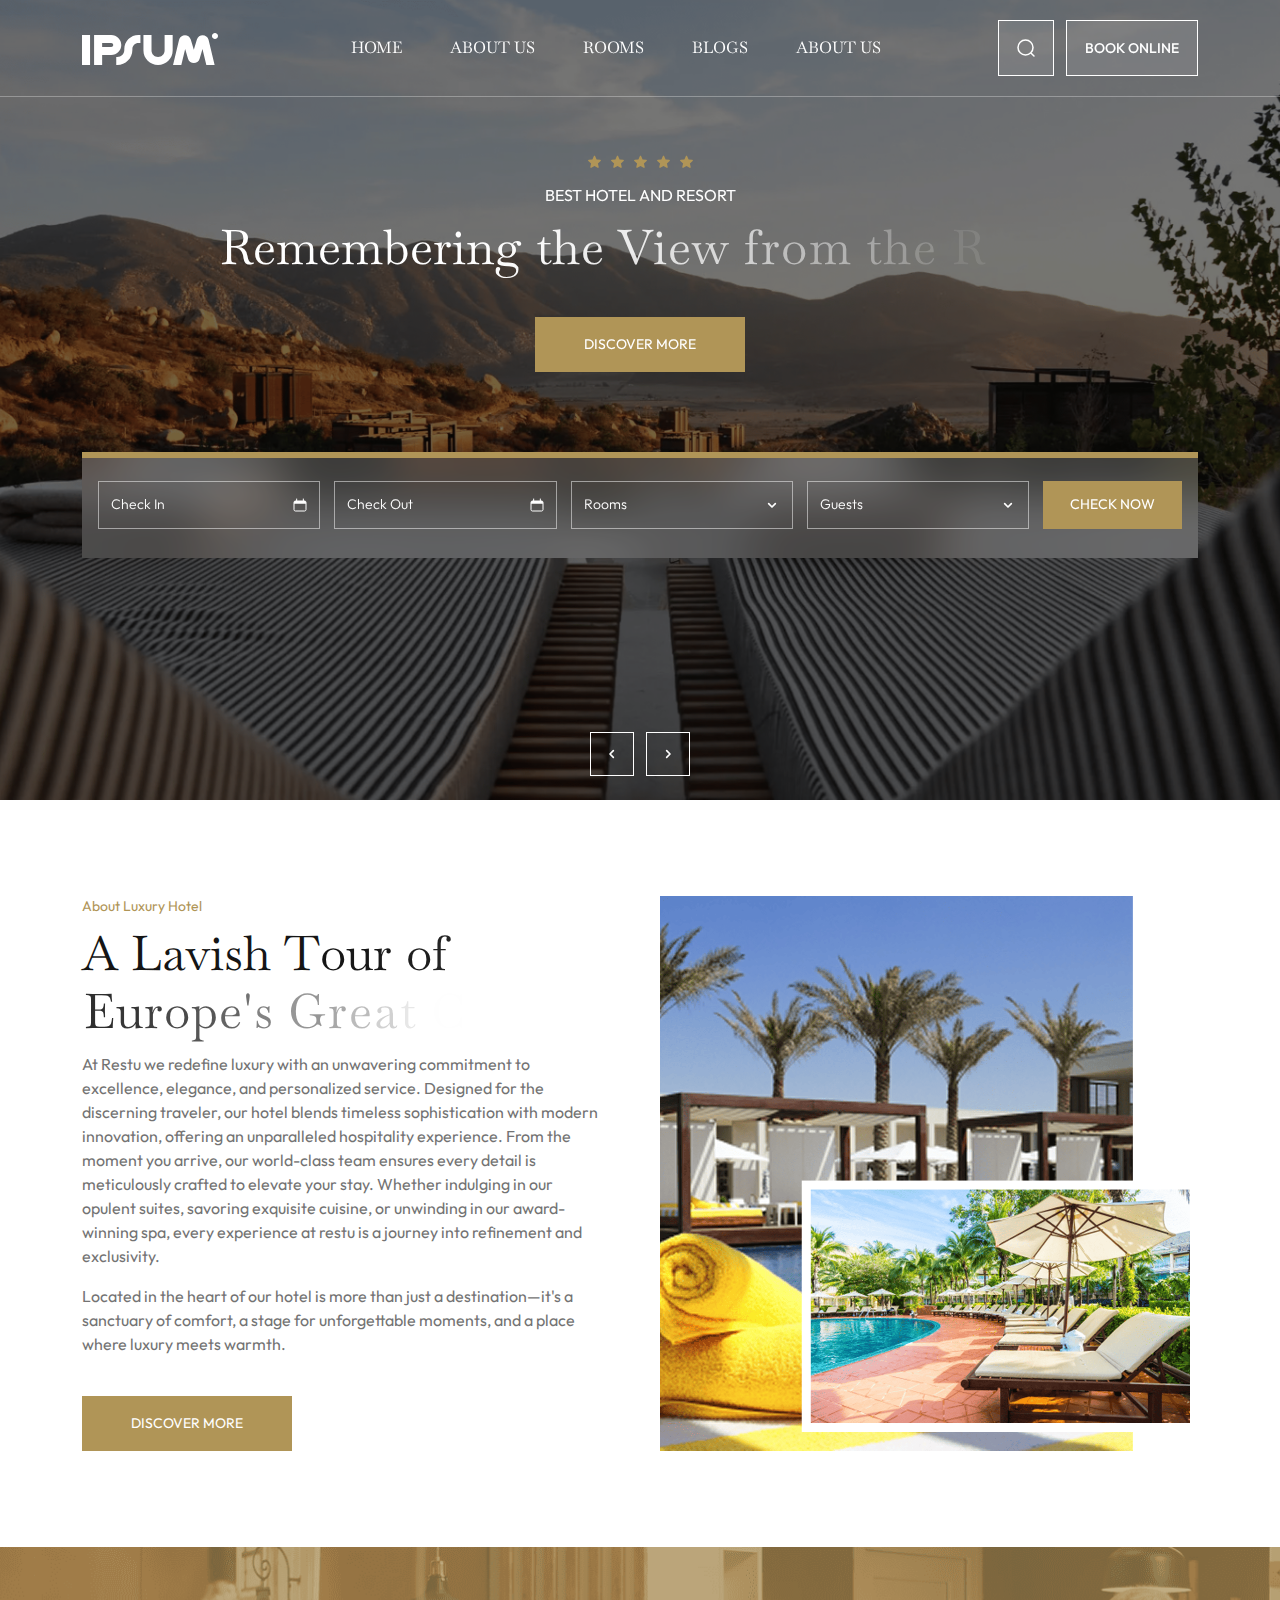
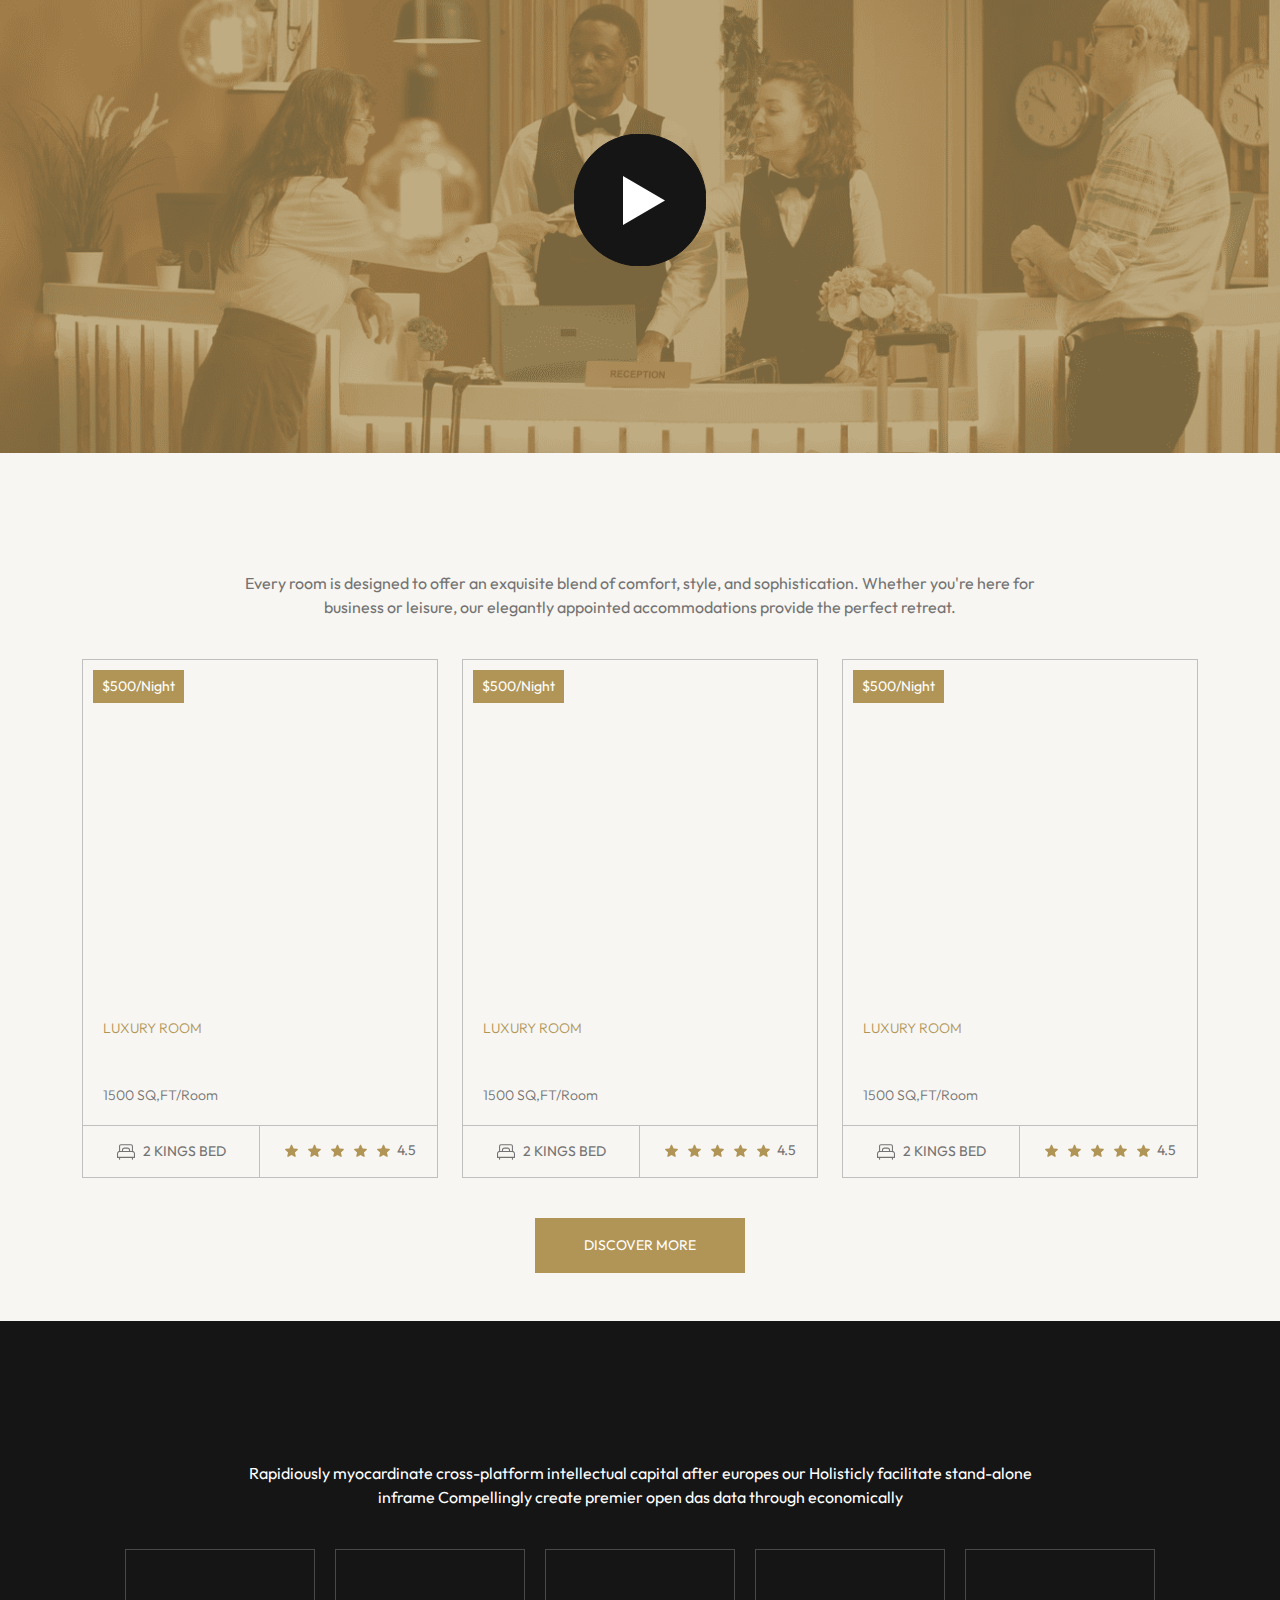
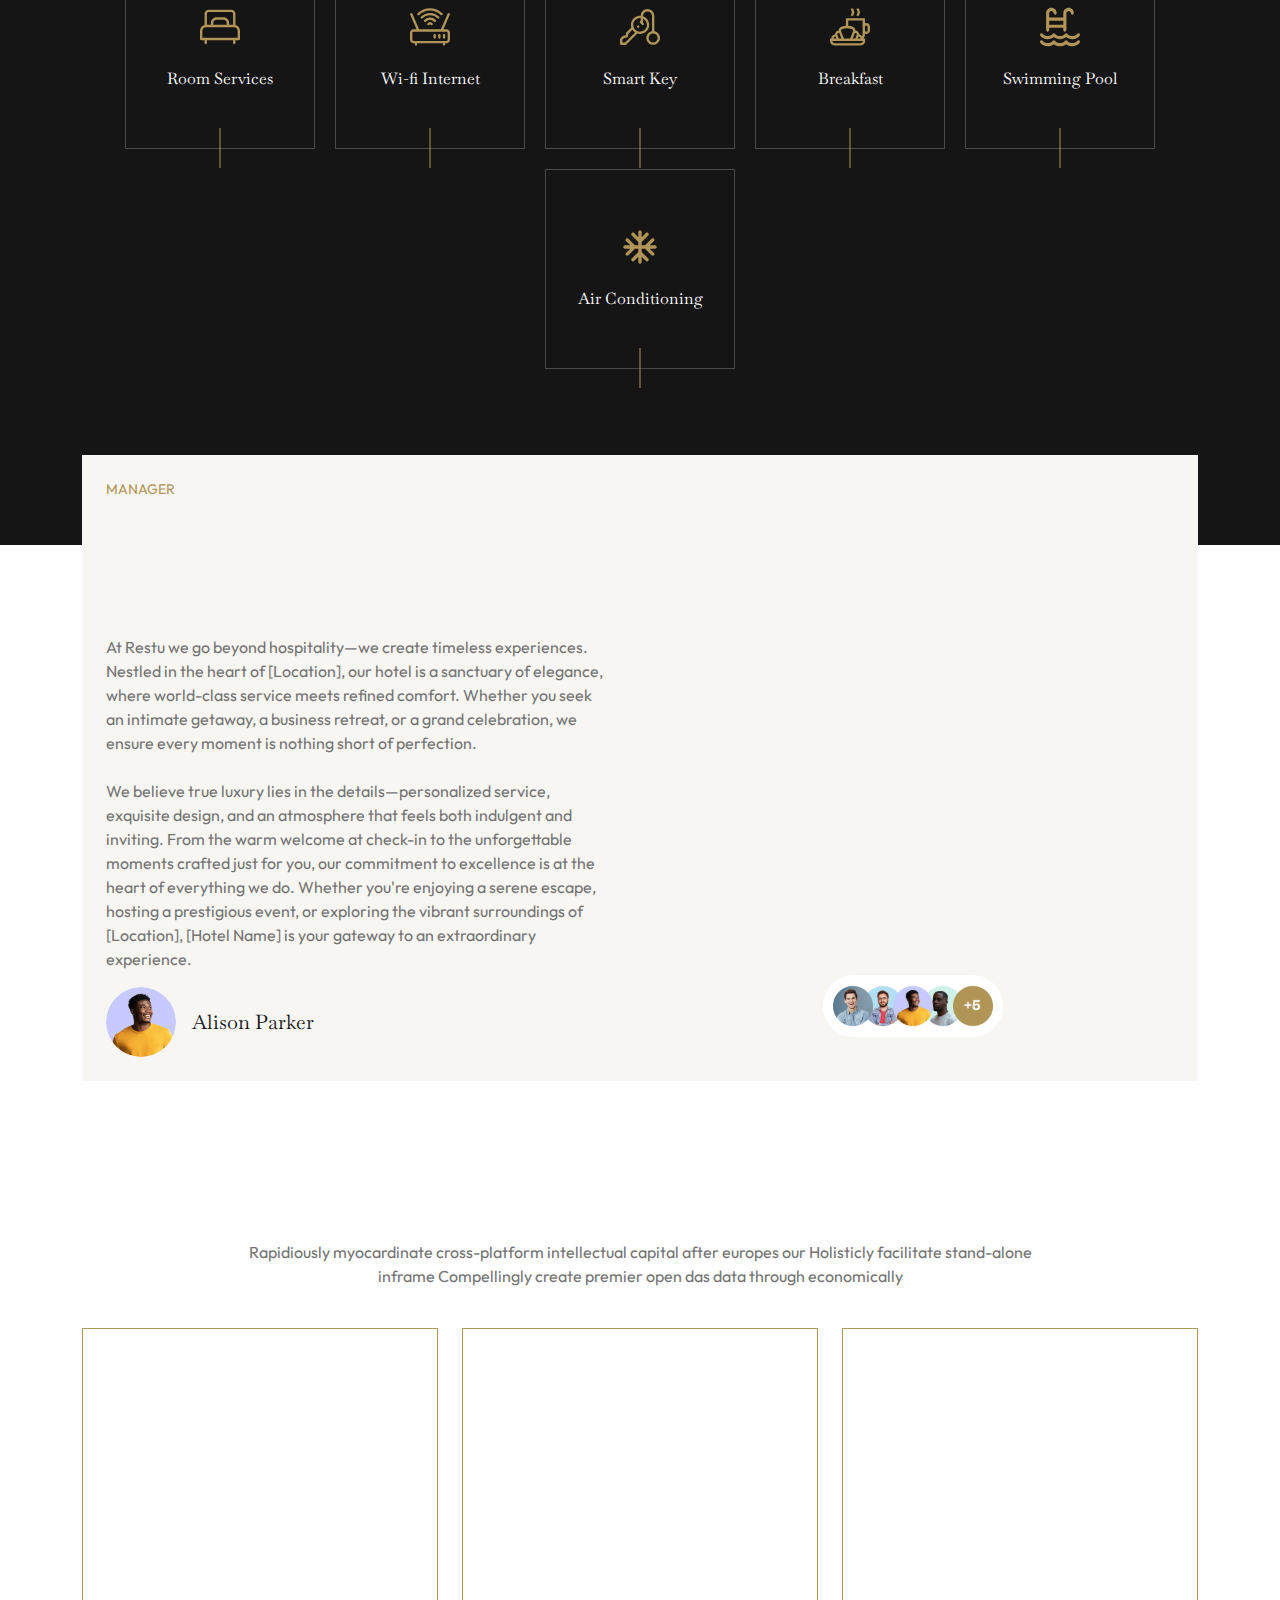
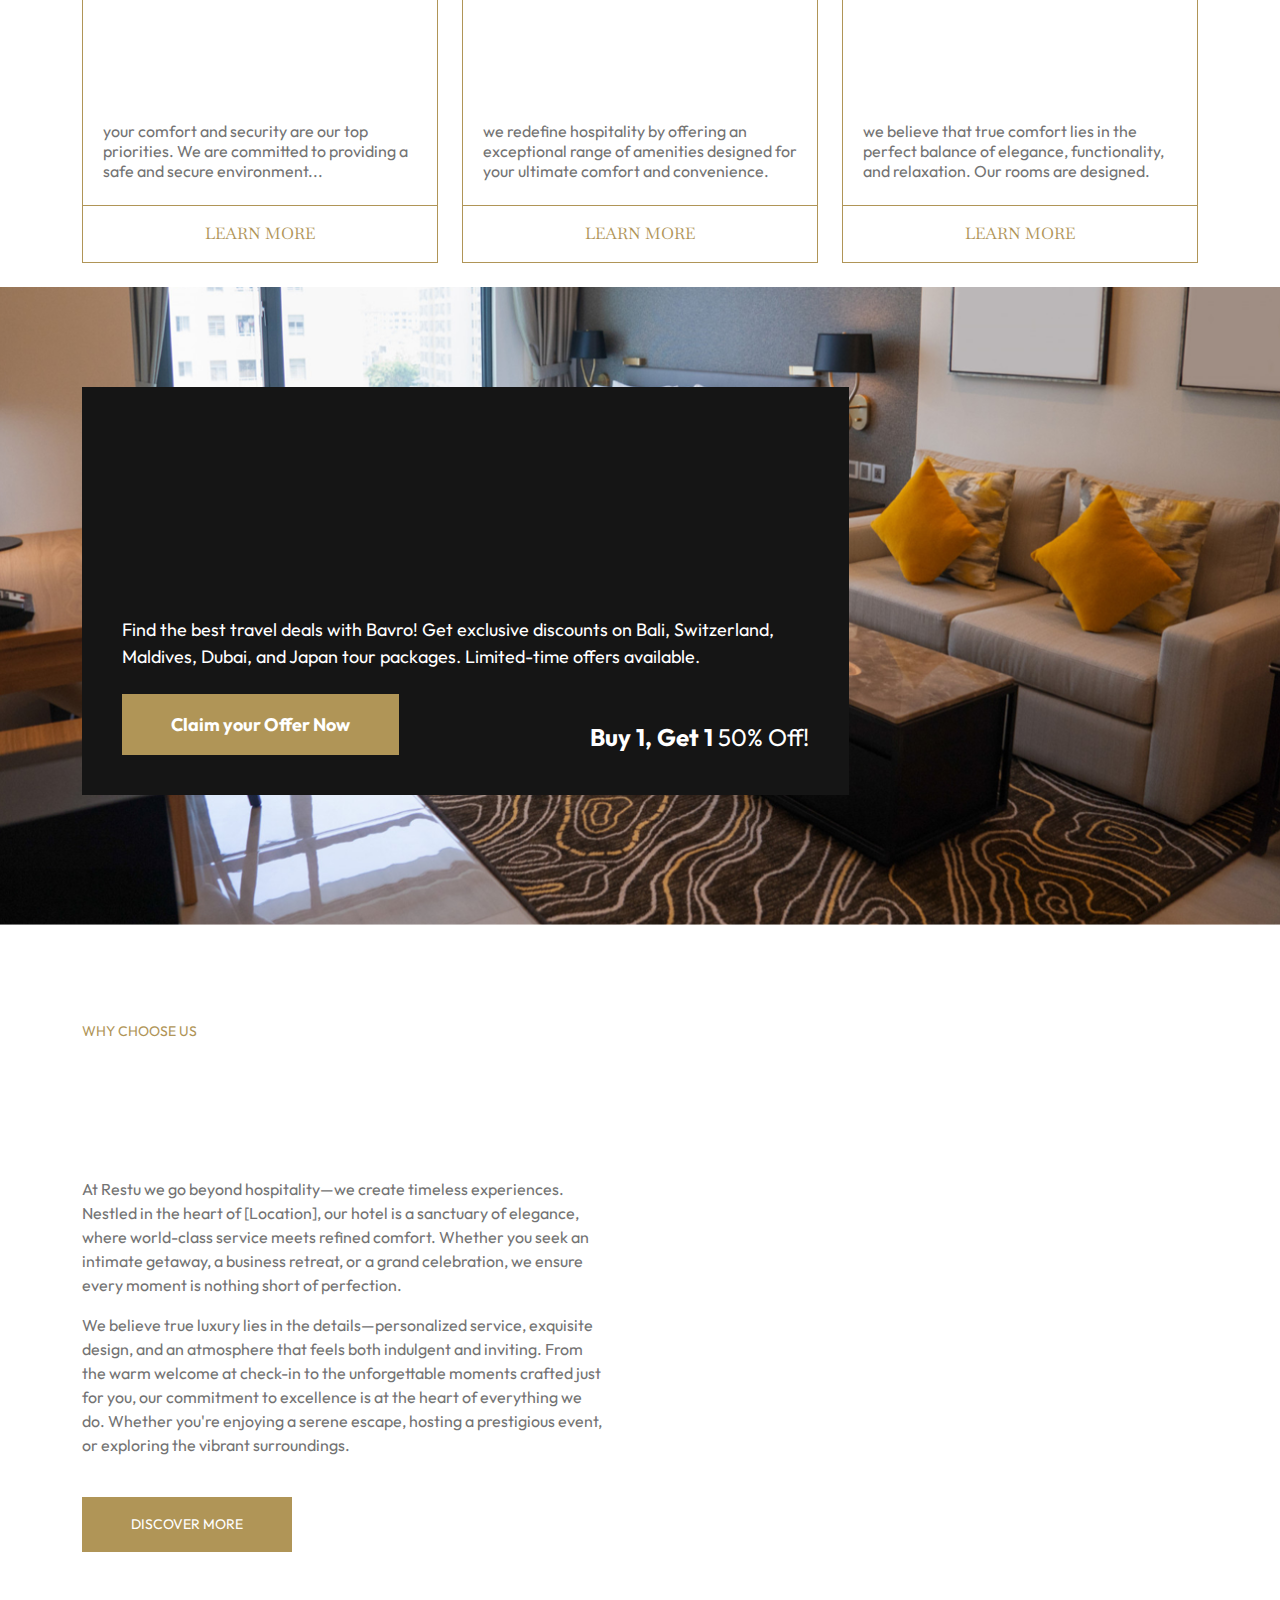
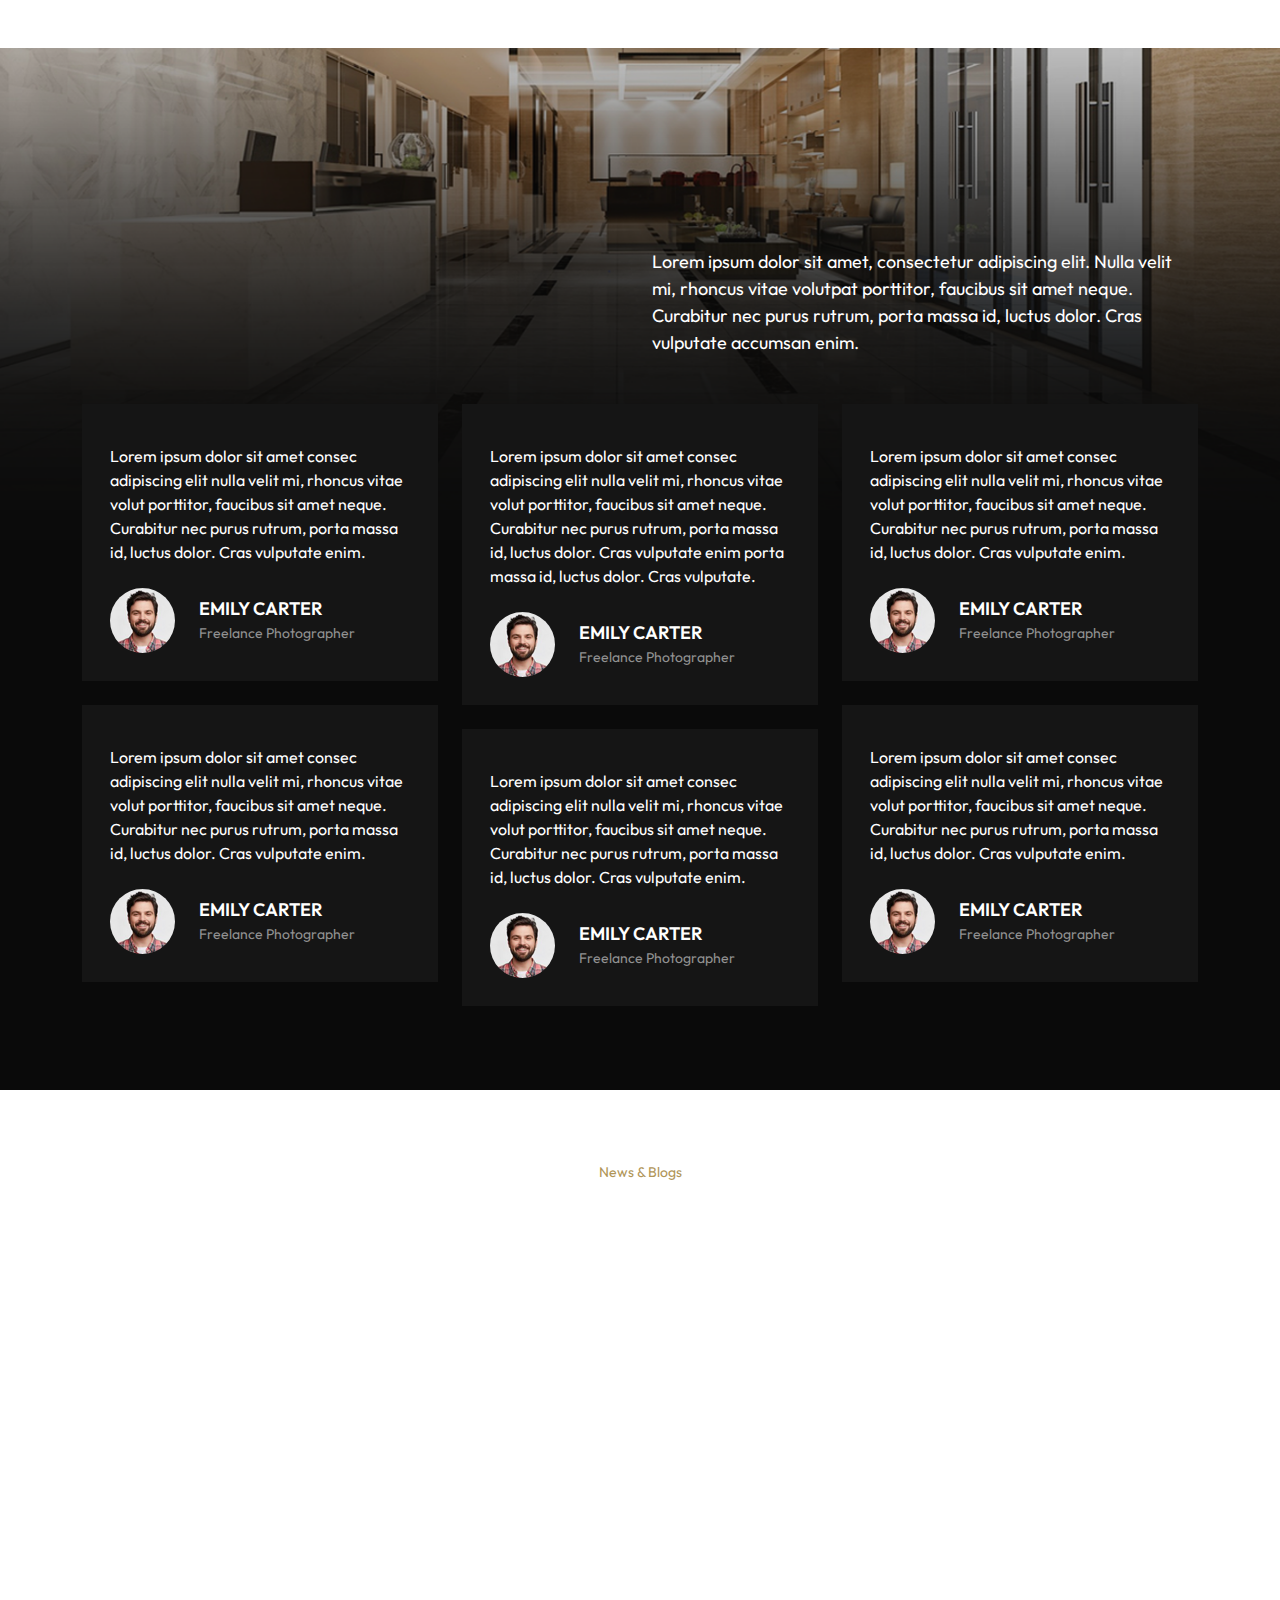
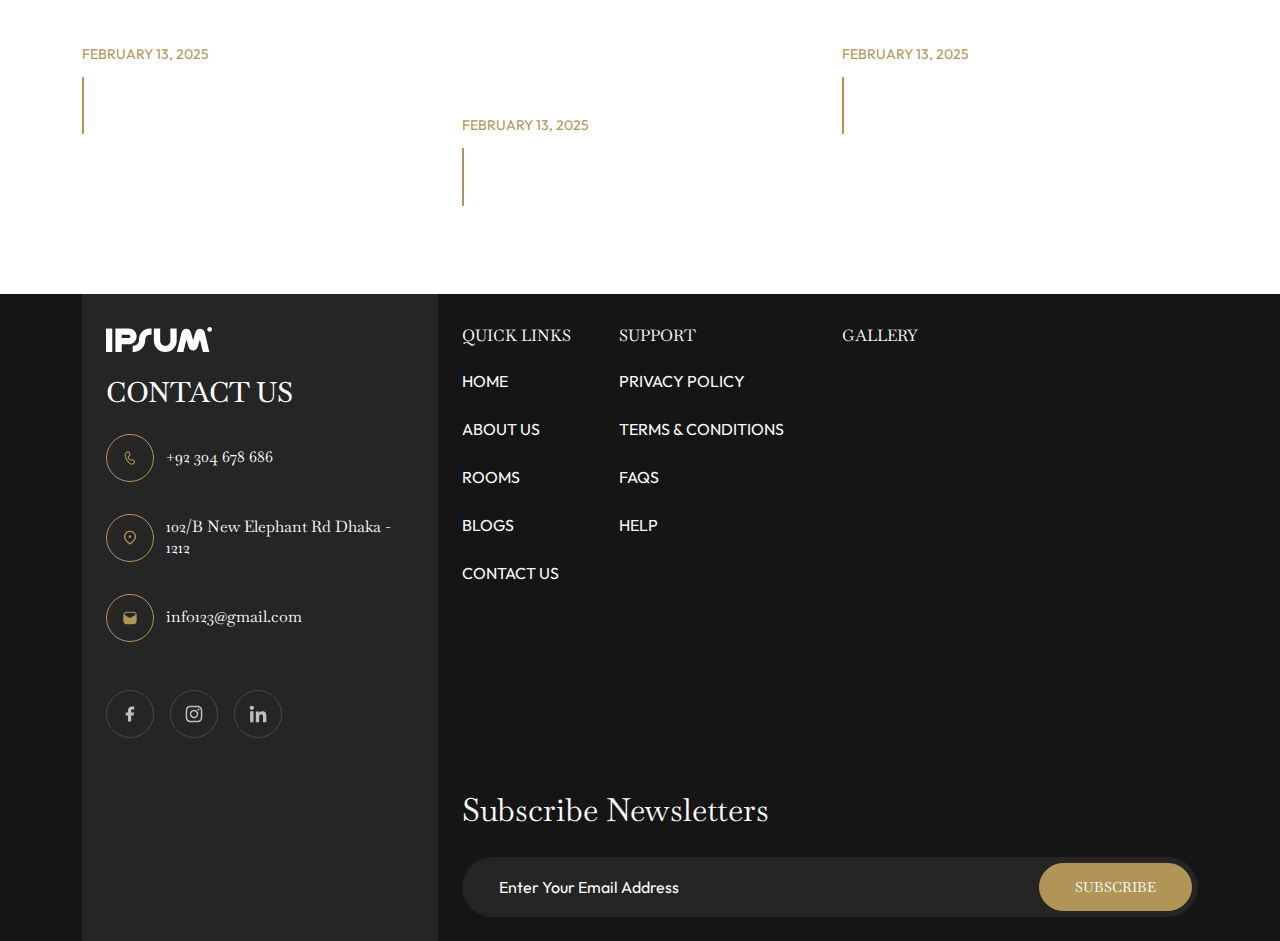
==== commit ab006947: "Done." ====
--- a/index.html
+++ b/index.html
@@ -31,11 +31,11 @@
                     <!-- Navbar items -->
                     <div class="collapse navbar-collapse justify-content-end" id="navbarNav">
                         <ul class="navbar-nav ft-baskervville text-uppercase mx-auto">
-                            <li class="nav-item"><a class="nav-link text-white" href="#">Home</a></li>
-                            <li class="nav-item"><a class="nav-link text-white" href="#">About Us</a></li>
-                            <li class="nav-item"><a class="nav-link text-white" href="#">Rooms</a></li>
-                            <li class="nav-item"><a class="nav-link text-white" href="#">Blogs</a></li>
-                            <li class="nav-item"><a class="nav-link text-white" href="#">About Us</a></li>
+                            <li class="nav-item"><a class="nav-link" href="#">Home</a></li>
+                            <li class="nav-item"><a class="nav-link" href="#">About Us</a></li>
+                            <li class="nav-item"><a class="nav-link" href="#">Rooms</a></li>
+                            <li class="nav-item"><a class="nav-link" href="#">Blogs</a></li>
+                            <li class="nav-item"><a class="nav-link" href="#">About Us</a></li>
                         </ul>
                         <!-- Right Side Buttons -->
                         <div class="d-flex align-items-center gap-1 pb-lg-0 pb-4">
@@ -72,8 +72,8 @@
                                     <img src="./assets/img/ic_round-star.svg" alt="Star" class="ft-rc-star">
                                     <img src="./assets/img/ic_round-star.svg" alt="Star" class="ft-rc-star">
                                 </div>
-                                <p class="my-1 text-white">BEST HOTEL AND RESORT</p>
-                                <h2 class="mb-0 ft-page-title ft-title_split_anim ft-baskervville fw-normal text-white">
+                                <p class="my-1 ft-hb-text">BEST HOTEL AND RESORT</p>
+                                <h2 class="ft-page-title ft-title_split_anim ft-baskervville">
                                     Remembering the View from the Room</h2>
                             </div>
                             <div class="mt-3">
@@ -138,7 +138,7 @@
                                     <div class="d-flex flex-column gap-2 mb-1">
                                         <p class="ft-page-desc mb-0">About Luxury Hotel</p>
                                         <h2
-                                            class="mb-0 ft-page-title ft-title_split_anim ft-baskervville fw-normal ft-text-dark">
+                                            class="fpt-dark ft-page-title ft-title_split_anim ft-baskervville">
                                             A Lavish Tour of Europe's Great Cities</h2>
                                     </div>
                                     <p class="mb-2">At Restu we redefine luxury with an unwavering commitment to
@@ -183,7 +183,7 @@
                         <div class="d-flex flex-column gap-2 col-xxl-8 col-lg-9 mx-auto text-center">
                             <div class="d-flex flex-column gap-2 mb-1">
                                 <h2
-                                    class="mb-0 ft-page-title ft-title_split_anim ft-baskervville fw-normal ft-text-dark">
+                                    class="fpt-dark ft-page-title ft-title_split_anim ft-baskervville">
                                     Our Comfortable Rooms</h2>
                             </div>
                             <p class="mb-0">Every room is designed to offer an exquisite blend of comfort, style, and
@@ -364,10 +364,10 @@
                     <div class="d-flex flex-column gap-3">
                         <div class="d-flex flex-column gap-2 col-xxl-8 col-lg-9 mx-auto text-center">
                             <div class="d-flex flex-column gap-2 mb-1">
-                                <h2 class="mb-0 ft-page-title ft-title_split_anim ft-baskervville fw-normal text-white">
+                                <h2 class="ft-page-title ft-title_split_anim ft-baskervville">
                                     Hotel's Facilities </h2>
                             </div>
-                            <p class="mb-0 text-white">Rapidiously myocardinate cross-platform intellectual capital
+                            <p class="mb-0 ft-fs-text">Rapidiously myocardinate cross-platform intellectual capital
                                 after europes our Holisticly facilitate stand-alone inframe Compellingly create premier
                                 open das data through economically</p>
                         </div>
@@ -381,7 +381,7 @@
                                             d="M35.4512 17.9455V6.82365C35.4512 4.56209 33.6113 2.72217 31.3498 2.72217H8.65008C6.38852 2.72217 4.54875 4.56209 4.54875 6.82365V17.9455C1.94281 18.5724 0 20.9214 0 23.7169V32.0125C0 32.6706 0.533516 33.2041 1.19164 33.2041H4.54867V36.0862C4.54867 36.7444 5.08219 37.2779 5.74031 37.2779C6.39844 37.2779 6.93195 36.7444 6.93195 36.0862V33.2041H33.0679V36.0862C33.0679 36.7444 33.6014 37.2779 34.2595 37.2779C34.9177 37.2779 35.4512 36.7444 35.4512 36.0862V33.2041H38.8082C39.4663 33.2041 39.9998 32.6706 39.9998 32.0125V23.7169C40 20.9214 38.0572 18.5724 35.4512 17.9455ZM6.93203 6.82365C6.93203 5.87631 7.70281 5.10553 8.65008 5.10553H31.3498C32.2972 5.10553 33.068 5.87631 33.068 6.82365V17.7801H29.1301V15.9001C29.1301 12.7852 26.5959 10.2512 23.4812 10.2512H16.519C13.4041 10.2512 10.8701 12.7853 10.8701 15.9001V17.78H6.93203V6.82365ZM26.7468 15.9001V17.78H13.2532V15.9001C13.2532 14.0994 14.7181 12.6344 16.5188 12.6344H23.4811C25.2817 12.6344 26.7468 14.0994 26.7468 15.9001ZM2.38328 30.8208V23.7169C2.38328 21.7575 3.97742 20.1633 5.93687 20.1633H34.063C36.0224 20.1633 37.6166 21.7575 37.6166 23.7169V30.8208H2.38328Z"
                                             fill="#B09557" />
                                     </svg>
-                                    <span class="text-white ft-fc-text ft-baskervville">Room Services</span>
+                                    <span class="ft-fc-text ft-baskervville">Room Services</span>
                                 </div>
                                 <div
                                     class="ft-f-card d-flex flex-column align-items-center gap-3 text-center justify-content-center">
@@ -419,7 +419,7 @@
                                             </clipPath>
                                         </defs>
                                     </svg>
-                                    <span class="text-white ft-fc-text ft-baskervville">Wi-fi Internet</span>
+                                    <span class="ft-fc-text ft-baskervville">Wi-fi Internet</span>
                                 </div>
                                 <div
                                     class="ft-f-card d-flex flex-column align-items-center gap-3 text-center justify-content-center">
@@ -439,7 +439,7 @@
                                             </clipPath>
                                         </defs>
                                     </svg>
-                                    <span class="text-white ft-fc-text ft-baskervville">Smart Key</span>
+                                    <span class="ft-fc-text ft-baskervville">Smart Key</span>
                                 </div>
                                 <div
                                     class="ft-f-card d-flex flex-column align-items-center gap-3 text-center justify-content-center">
@@ -462,7 +462,7 @@
                                             </clipPath>
                                         </defs>
                                     </svg>
-                                    <span class="text-white ft-fc-text ft-baskervville">Breakfast</span>
+                                    <span class="ft-fc-text ft-baskervville">Breakfast</span>
                                 </div>
                                 <div
                                     class="ft-f-card d-flex flex-column align-items-center gap-3 text-center justify-content-center">
@@ -485,7 +485,7 @@
                                             </clipPath>
                                         </defs>
                                     </svg>
-                                    <span class="text-white ft-fc-text ft-baskervville">Swimming Pool</span>
+                                    <span class="ft-fc-text ft-baskervville">Swimming Pool</span>
                                 </div>
                                 <div
                                     class="ft-f-card d-flex flex-column align-items-center gap-3 text-center justify-content-center">
@@ -501,7 +501,7 @@
                                                 fill="#B09557" />
                                         </g>
                                     </svg>
-                                    <span class="text-white ft-fc-text ft-baskervville">Air Conditioning</span>
+                                    <span class="ft-fc-text ft-baskervville">Air Conditioning</span>
                                 </div>
                             </div>
                         </div>
@@ -518,7 +518,7 @@
                                         <div class="d-flex flex-column gap-2 mb-1">
                                             <p class="ft-page-desc mb-0">MANAGER</p>
                                             <h2
-                                                class="mb-0 ft-page-title ft-title_split_anim ft-baskervville fw-normal ft-text-dark">
+                                                class="fpt-dark ft-page-title ft-title_split_anim ft-baskervville">
                                                 Luxury Best Hotel's In City California USA</h2>
                                         </div>
                                         <p class="mb-0">At Restu we go beyond hospitality—we create timeless
@@ -560,7 +560,7 @@
                         <div class="d-flex flex-column gap-2 col-xxl-8 col-lg-9 mx-auto text-center">
                             <div class="d-flex flex-column gap-2 mb-1">
                                 <h2
-                                    class="mb-0 ft-page-title ft-title_split_anim ft-baskervville fw-normal ft-text-dark">
+                                    class="fpt-dark ft-page-title ft-title_split_anim ft-baskervville">
                                     Our Comfortable Services</h2>
                             </div>
                             <p class="mb-0">Rapidiously myocardinate cross-platform intellectual capital after europes
@@ -637,12 +637,12 @@
                 <div class="container">
                     <div class="ft-discount-box">
                         <div class="d-flex flex-column gap-3">
-                            <h2 class="mb-0 ft-page-title ft-title_split_anim ft-baskervville fw-normal text-white">
+                            <h2 class="ft-page-title ft-title_split_anim ft-baskervville">
                                 Exclusive travel discounts & special offers by Bavro Travel & Tour Agency</h2>
-                            <p class="mb-2 ft-db-text text-white">Find the best travel deals with Bavro! Get exclusive discounts on Bali, Switzerland, Maldives, Dubai, and Japan tour packages. Limited-time offers available.</p>
+                            <p class="mb-2 ft-db-text">Find the best travel deals with Bavro! Get exclusive discounts on Bali, Switzerland, Maldives, Dubai, and Japan tour packages. Limited-time offers available.</p>
                             <div class="d-flex align-items-md-end align-items-center justify-content-between flex-md-row flex-column gap-3">
                                 <a href="#" class="btn ft-btn-main ft-db-btn">Claim your Offer Now</a>
-                                <p class="mb-0 ft-db-off text-white"><span class="fw-bold">Buy 1, Get 1</span> 50% Off!</p>
+                                <p class="mb-0 ft-db-off"><span class="fw-bold">Buy 1, Get 1</span> 50% Off!</p>
                             </div>
                         </div>
                     </div>
@@ -657,7 +657,7 @@
                                     <div class="d-flex flex-column gap-2 mb-1">
                                         <p class="ft-page-desc mb-0">WHY CHOOSE US</p>
                                         <h2
-                                            class="mb-0 ft-page-title ft-title_split_anim ft-baskervville fw-normal ft-text-dark">
+                                            class="fpt-dark ft-page-title ft-title_split_anim ft-baskervville">
                                             The Ultimate Luxury Hotel Experience</h2>
                                     </div>
                                     <p class="mb-2">At Restu we go beyond hospitality—we create timeless experiences.
@@ -678,9 +678,24 @@
                             </div>
                         </div>
                         <div class="col-xl-6">
-                            <div class="w-100 h-100 ft-image-anime ft-reveal px-2">
-                                <img src="./assets/img/why-choose-us.png" alt="About Image"
-                                class="w-100 h-100 object-fit-cover">
+                            <div class="w-100 h-100 ps-xl-3">
+                                <div class="row h-100">
+                                    <div class="col-6 h-100">
+                                        <div class="h-100 w-100 ft-image-anime ft-reveal">
+                                            <img src="./assets/img/luxury-1.png" alt="Luxury" class="ft-luxury-img">
+                                        </div>
+                                    </div>
+                                    <div class="col-6 h-100">
+                                        <div class="h-100 w-100 d-flex flex-column gap-4">
+                                            <div class="flex-grow-1 ft-image-anime ft-reveal">
+                                                <img src="./assets/img/luxury-2.png" alt="Luxury" class="ft-luxury-img">
+                                            </div>
+                                            <div class="flex-grow-1 ft-image-anime ft-reveal">
+                                                <img src="./assets/img/luxury-3.png" alt="Luxury" class="ft-luxury-img">
+                                            </div>
+                                        </div>
+                                    </div>
+                                </div>
                             </div>
                         </div>
                     </div>
@@ -692,11 +707,11 @@
                         <div class="row">
                             <div class="col-lg-6">
                                 <h2
-                                    class="mb-0 ft-page-title ft-title_split_anim ft-baskervville fw-normal text-white">
+                                    class="ft-page-title ft-title_split_anim ft-baskervville">
                                     What Our Client Say</h2>
                             </div>
                             <div class="col-lg-6">
-                                <p class="mb-0 text-white ft-reviews-desc">Lorem ipsum dolor sit amet, consectetur adipiscing elit. Nulla velit mi, rhoncus vitae volutpat porttitor, faucibus sit amet neque. Curabitur nec purus rutrum, porta massa id, luctus dolor. Cras vulputate accumsan enim.
+                                <p class="mb-0 ft-reviews-desc">Lorem ipsum dolor sit amet, consectetur adipiscing elit. Nulla velit mi, rhoncus vitae volutpat porttitor, faucibus sit amet neque. Curabitur nec purus rutrum, porta massa id, luctus dolor. Cras vulputate accumsan enim.
                                 </p>
                             </div>
                         </div>
@@ -705,12 +720,12 @@
                                 <div class="d-flex flex-wrap gap-4">
                                     <div class="ft-review-box-1 p-4">
                                         <div class="d-flex flex-column gap-4 px-1 pb-1 pt-3">
-                                            <p class="mb-0 ft-rb-text text-white">Lorem ipsum dolor sit amet consec 
+                                            <p class="mb-0 ft-rb-text">Lorem ipsum dolor sit amet consec 
                                                 adipiscing elit nulla velit mi, rhoncus vitae volut porttitor, faucibus sit amet neque. Curabitur nec purus rutrum, porta massa id, luctus dolor. Cras vulputate enim.</p>
                                             <div class="d-flex align-items-center gap-4 ft-rb-user">
                                                 <img src="./assets/img/user-1.png" alt="User" class="ft-rb-user-img flex-shrink-0">
                                                 <div class="d-flex flex-column gap-1">
-                                                    <h5 class="fw-semibold text-white mb-0 ft-rb-user-name">EMILY CARTER</h5>
+                                                    <h5 class="fw-semibold mb-0 ft-rb-user-name">EMILY CARTER</h5>
                                                     <p class="mb-0 ft-rb-user-designation">Freelance Photographer</p>
                                                 </div>
                                             </div>
@@ -718,12 +733,12 @@
                                     </div>
                                     <div class="ft-review-box-1 p-4">
                                         <div class="d-flex flex-column gap-4 px-1 pb-1 pt-3">
-                                            <p class="mb-0 ft-rb-text text-white">Lorem ipsum dolor sit amet consec 
+                                            <p class="mb-0 ft-rb-text">Lorem ipsum dolor sit amet consec 
                                                 adipiscing elit nulla velit mi, rhoncus vitae volut porttitor, faucibus sit amet neque. Curabitur nec purus rutrum, porta massa id, luctus dolor. Cras vulputate enim.</p>
                                             <div class="d-flex align-items-center gap-4 ft-rb-user">
                                                 <img src="./assets/img/user-1.png" alt="User" class="ft-rb-user-img flex-shrink-0">
                                                 <div class="d-flex flex-column gap-1">
-                                                    <h5 class="fw-semibold text-white mb-0 ft-rb-user-name">EMILY CARTER</h5>
+                                                    <h5 class="fw-semibold mb-0 ft-rb-user-name">EMILY CARTER</h5>
                                                     <p class="mb-0 ft-rb-user-designation">Freelance Photographer</p>
                                                 </div>
                                             </div>
@@ -735,12 +750,12 @@
                                 <div class="d-flex flex-wrap gap-4">
                                     <div class="ft-review-box-1 p-4">
                                         <div class="d-flex flex-column gap-4 px-1 pb-1 pt-3">
-                                            <p class="mb-0 ft-rb-text text-white">Lorem ipsum dolor sit amet consec 
+                                            <p class="mb-0 ft-rb-text">Lorem ipsum dolor sit amet consec 
                                                 adipiscing elit nulla velit mi, rhoncus vitae volut porttitor, faucibus sit amet neque. Curabitur nec purus rutrum, porta massa id, luctus dolor. Cras vulputate enim porta massa id, luctus dolor. Cras vulputate.</p>
                                             <div class="d-flex align-items-center gap-4 ft-rb-user">
                                                 <img src="./assets/img/user-1.png" alt="User" class="ft-rb-user-img flex-shrink-0">
                                                 <div class="d-flex flex-column gap-1">
-                                                    <h5 class="fw-semibold text-white mb-0 ft-rb-user-name">EMILY CARTER</h5>
+                                                    <h5 class="fw-semibold mb-0 ft-rb-user-name">EMILY CARTER</h5>
                                                     <p class="mb-0 ft-rb-user-designation">Freelance Photographer</p>
                                                 </div>
                                             </div>
@@ -748,12 +763,12 @@
                                     </div>
                                     <div class="ft-review-box-1 p-4">
                                         <div class="d-flex flex-column gap-4 px-1 pb-1 pt-3">
-                                            <p class="mb-0 ft-rb-text text-white">Lorem ipsum dolor sit amet consec 
+                                            <p class="mb-0 ft-rb-text">Lorem ipsum dolor sit amet consec 
                                                 adipiscing elit nulla velit mi, rhoncus vitae volut porttitor, faucibus sit amet neque. Curabitur nec purus rutrum, porta massa id, luctus dolor. Cras vulputate enim.</p>
                                             <div class="d-flex align-items-center gap-4 ft-rb-user">
                                                 <img src="./assets/img/user-1.png" alt="User" class="ft-rb-user-img flex-shrink-0">
                                                 <div class="d-flex flex-column gap-1">
-                                                    <h5 class="fw-semibold text-white mb-0 ft-rb-user-name">EMILY CARTER</h5>
+                                                    <h5 class="fw-semibold mb-0 ft-rb-user-name">EMILY CARTER</h5>
                                                     <p class="mb-0 ft-rb-user-designation">Freelance Photographer</p>
                                                 </div>
                                             </div>
@@ -765,12 +780,12 @@
                                 <div class="d-flex flex-wrap gap-4">
                                     <div class="ft-review-box-1 p-4">
                                         <div class="d-flex flex-column gap-4 px-1 pb-1 pt-3">
-                                            <p class="mb-0 ft-rb-text text-white">Lorem ipsum dolor sit amet consec 
+                                            <p class="mb-0 ft-rb-text">Lorem ipsum dolor sit amet consec 
                                                 adipiscing elit nulla velit mi, rhoncus vitae volut porttitor, faucibus sit amet neque. Curabitur nec purus rutrum, porta massa id, luctus dolor. Cras vulputate enim.</p>
                                             <div class="d-flex align-items-center gap-4 ft-rb-user">
                                                 <img src="./assets/img/user-1.png" alt="User" class="ft-rb-user-img flex-shrink-0">
                                                 <div class="d-flex flex-column gap-1">
-                                                    <h5 class="fw-semibold text-white mb-0 ft-rb-user-name">EMILY CARTER</h5>
+                                                    <h5 class="fw-semibold mb-0 ft-rb-user-name">EMILY CARTER</h5>
                                                     <p class="mb-0 ft-rb-user-designation">Freelance Photographer</p>
                                                 </div>
                                             </div>
@@ -778,12 +793,12 @@
                                     </div>
                                     <div class="ft-review-box-1 p-4">
                                         <div class="d-flex flex-column gap-4 px-1 pb-1 pt-3">
-                                            <p class="mb-0 ft-rb-text text-white">Lorem ipsum dolor sit amet consec 
+                                            <p class="mb-0 ft-rb-text">Lorem ipsum dolor sit amet consec 
                                                 adipiscing elit nulla velit mi, rhoncus vitae volut porttitor, faucibus sit amet neque. Curabitur nec purus rutrum, porta massa id, luctus dolor. Cras vulputate enim.</p>
                                             <div class="d-flex align-items-center gap-4 ft-rb-user">
                                                 <img src="./assets/img/user-1.png" alt="User" class="ft-rb-user-img flex-shrink-0">
                                                 <div class="d-flex flex-column gap-1">
-                                                    <h5 class="fw-semibold text-white mb-0 ft-rb-user-name">EMILY CARTER</h5>
+                                                    <h5 class="fw-semibold mb-0 ft-rb-user-name">EMILY CARTER</h5>
                                                     <p class="mb-0 ft-rb-user-designation">Freelance Photographer</p>
                                                 </div>
                                             </div>
@@ -801,7 +816,7 @@
                         <div class="d-flex flex-column mb-lg-3 gap-2 mb-1 col-xl-5 col-md-6 col-sm-8 mx-auto text-center">
                             <p class="ft-page-desc mb-0">News & Blogs</p>
                             <h2
-                                class="mb-0 ft-page-title ft-title_split_anim ft-baskervville fw-normal ft-text-dark">
+                                class="fpt-dark ft-page-title ft-title_split_anim ft-baskervville">
                                 Check Latest Blog Post From Blog List</h2>
                         </div>
                         <div class="row ft-home-posts">
@@ -866,7 +881,7 @@
                                         <img src="./assets/img/logo-white.svg" alt="Logo white" class="ft-fl-logo">
                                     </div>
                                     <div class="d-flex flex-column gap-4">
-                                        <h4 class="text-white ft-baskervville mb-0 ft-fl-title">CONTACT US</h4>
+                                        <h4 class="ft-baskervville mb-0 ft-fl-title">CONTACT US</h4>
                                         <div class="d-flex flex-column gap-4">
                                             <div class="d-flex mb-2 align-items-center gap-2">
                                                 <svg width="48" height="48" class="flex-shrink-0 ft-footer-icon me-1"
@@ -876,7 +891,7 @@
                                                         d="M19.714 21.2578C19.523 19.9998 20.41 18.8698 21.765 18.4558C22.0055 18.3828 22.2647 18.4039 22.4901 18.515C22.7156 18.626 22.8903 18.8187 22.979 19.0538L23.414 20.2138C23.484 20.4004 23.4967 20.6037 23.4504 20.7976C23.404 20.9914 23.3008 21.167 23.154 21.3018L21.86 22.4868C21.7961 22.5453 21.7486 22.6193 21.7219 22.7017C21.6953 22.7841 21.6905 22.872 21.708 22.9568L21.72 23.0088L21.751 23.1388C21.9123 23.7703 22.1575 24.3774 22.48 24.9438C22.8321 25.5452 23.2686 26.0931 23.776 26.5708L23.816 26.6068C23.8806 26.6642 23.959 26.7038 24.0434 26.7218C24.1279 26.7399 24.2156 26.7357 24.298 26.7098L25.971 26.1828C26.1611 26.1231 26.3648 26.1216 26.5558 26.1784C26.7468 26.2353 26.9164 26.3479 27.043 26.5018L27.835 27.4628C28.165 27.8628 28.125 28.4508 27.746 28.8038C26.709 29.7708 25.283 29.9688 24.291 29.1718C23.0745 28.1915 22.0494 26.9951 21.267 25.6428C20.477 24.2923 19.9507 22.8044 19.714 21.2578ZM22.756 23.0228L23.828 22.0388C24.1218 21.7693 24.3284 21.4182 24.4213 21.0305C24.5141 20.6428 24.4889 20.2361 24.349 19.8628L23.915 18.7028C23.737 18.2296 23.3854 17.8419 22.9319 17.6184C22.4783 17.395 21.9567 17.3526 21.473 17.4998C19.79 18.0148 18.439 19.5238 18.725 21.4088C18.925 22.7248 19.386 24.3988 20.403 26.1468C21.2471 27.6049 22.3529 28.8948 23.665 29.9518C25.153 31.1468 27.139 30.7388 28.429 29.5368C28.7981 29.1931 29.0222 28.7215 29.0554 28.2183C29.0887 27.7151 28.9287 27.2181 28.608 26.8288L27.816 25.8668C27.5626 25.5593 27.2232 25.3345 26.8412 25.2211C26.4592 25.1078 26.0521 25.1112 25.672 25.2308L24.283 25.6678C23.9243 25.2981 23.6102 24.8876 23.347 24.4448C23.093 23.997 22.8949 23.5198 22.757 23.0238"
                                                         fill="#B09557" />
                                                 </svg>
-                                                <span class="lh-sm text-white ft-baskervville">+92 304 678 686</span>
+                                                <span class="ft-footer-contact ft-baskervville">+92 304 678 686</span>
                                             </div>
                                             <div class="d-flex mb-2 align-items-center gap-2">
                                                 <svg width="48" height="48" class="flex-shrink-0 ft-footer-icon me-1"
@@ -886,7 +901,7 @@
                                                         d="M24 16.6665C25.5913 16.6665 27.1174 17.2986 28.2426 18.4239C29.3679 19.5491 30 21.0752 30 22.6665C30 25.1505 28.1067 27.7532 24.4 30.5332C24.2846 30.6197 24.1442 30.6665 24 30.6665C23.8558 30.6665 23.7154 30.6197 23.6 30.5332C19.8933 27.7532 18 25.1505 18 22.6665C18 21.0752 18.6321 19.5491 19.7574 18.4239C20.8826 17.2986 22.4087 16.6665 24 16.6665ZM24 17.9998C22.7623 17.9998 21.5753 18.4915 20.7002 19.3667C19.825 20.2418 19.3333 21.4288 19.3333 22.6665C19.3333 24.4732 20.7453 26.5572 23.632 28.8705L24 29.1612L24.368 28.8705C27.2547 26.5572 28.6667 24.4732 28.6667 22.6665C28.6667 21.4288 28.175 20.2418 27.2998 19.3667C26.4247 18.4915 25.2377 17.9998 24 17.9998ZM24 21.3332C24.3536 21.3332 24.6928 21.4736 24.9428 21.7237C25.1929 21.9737 25.3333 22.3129 25.3333 22.6665C25.3333 23.0201 25.1929 23.3593 24.9428 23.6093C24.6928 23.8594 24.3536 23.9998 24 23.9998C23.6464 23.9998 23.3072 23.8594 23.0572 23.6093C22.8071 23.3593 22.6667 23.0201 22.6667 22.6665C22.6667 22.3129 22.8071 21.9737 23.0572 21.7237C23.3072 21.4736 23.6464 21.3332 24 21.3332Z"
                                                         fill="#B09557" />
                                                 </svg>
-                                                <span class="lh-sm text-white ft-baskervville">102/B New Elephant Rd
+                                                <span class="ft-footer-contact ft-baskervville">102/B New Elephant Rd
                                                     Dhaka - 1212</span>
                                             </div>
                                             <div class="d-flex align-items-center gap-2">
@@ -897,7 +912,7 @@
                                                         d="M27.5 17.8335H20.5C19.6602 17.8335 18.8547 18.1671 18.2608 18.761C17.667 19.3549 17.3333 20.1603 17.3333 21.0002V27.0002C17.3333 27.416 17.4152 27.8278 17.5744 28.212C17.7335 28.5962 17.9668 28.9453 18.2608 29.2393C18.8547 29.8332 19.6602 30.1668 20.5 30.1668H27.5C28.3393 30.1651 29.1437 29.8309 29.7372 29.2374C30.3307 28.6439 30.6649 27.8395 30.6667 27.0002V21.0002C30.6649 20.1609 30.3307 19.3564 29.7372 18.7629C29.1437 18.1695 28.3393 17.8353 27.5 17.8335ZM25.0667 23.3802C24.7387 23.5672 24.3676 23.6656 23.99 23.6656C23.6124 23.6656 23.2413 23.5672 22.9133 23.3802L18.3467 20.7602C18.4057 20.2304 18.658 19.7409 19.0553 19.3855C19.4526 19.03 19.9669 18.8335 20.5 18.8335H27.5C28.0327 18.835 28.5462 19.032 28.9432 19.3872C29.3402 19.7423 29.5929 20.2309 29.6533 20.7602L25.0667 23.3802Z"
                                                         fill="#B09557" />
                                                 </svg>
-                                                <span class="lh-sm text-white ft-baskervville">info123@gmail.com</span>
+                                                <span class="ft-footer-contact ft-baskervville">info123@gmail.com</span>
                                             </div>
                                         </div>
                                     </div>
@@ -938,32 +953,32 @@
                         <div class="row py-2 gap-md-0 gap-4">
                             <div
                                 class="col-md-6 d-flex gap-xxl-5 mb-md-0 mb-3 gap-xl-4 justify-content-md-start justify-content-between gap-lg-5 gap-md-5 flex-wrap">
-                                <div class="d-flex flex-column gap-4 text-white">
-                                    <h6 class="fw-normal mb-0 ft-baskervville">QUICK LINKS</h6>
+                                <div class="d-flex flex-column gap-4">
+                                    <h6 class="fw-normal mb-0 ft-baskervville ft-f-title">QUICK LINKS</h6>
                                     <ul
                                         class="list-unstyled ft-footer-links mb-0 d-flex flex-column gap-4 text-uppercase">
-                                        <li><a href="#" class="text-white text-decoration-none">HOME</a></li>
-                                        <li><a href="#" class="text-white text-decoration-none">ABOUT US</a></li>
-                                        <li><a href="#" class="text-white text-decoration-none">ROOMS</a></li>
-                                        <li><a href="#" class="text-white text-decoration-none">BLOGS</a></li>
-                                        <li><a href="#" class="text-white text-decoration-none">CONTACT US</a></li>
+                                        <li><a href="#" class="text-decoration-none">HOME</a></li>
+                                        <li><a href="#" class="text-decoration-none">ABOUT US</a></li>
+                                        <li><a href="#" class="text-decoration-none">ROOMS</a></li>
+                                        <li><a href="#" class="text-decoration-none">BLOGS</a></li>
+                                        <li><a href="#" class="text-decoration-none">CONTACT US</a></li>
                                     </ul>
                                 </div>
-                                <div class="d-flex flex-column gap-4 text-white ps-lg-4">
-                                    <h6 class="fw-normal mb-0 ft-baskervville">SUPPORT</h6>
+                                <div class="d-flex flex-column gap-4 ps-lg-4">
+                                    <h6 class="fw-normal mb-0 ft-baskervville ft-f-title">SUPPORT</h6>
                                     <ul
                                         class="list-unstyled ft-footer-links mb-0 d-flex flex-column gap-4 text-uppercase">
-                                        <li><a href="#" class="text-white text-decoration-none">PRIVACY POLICY</a></li>
-                                        <li><a href="#" class="text-white text-decoration-none">TERMS & CONDITIONS</a>
+                                        <li><a href="#" class="text-decoration-none">PRIVACY POLICY</a></li>
+                                        <li><a href="#" class="text-decoration-none">TERMS & CONDITIONS</a>
                                         </li>
-                                        <li><a href="#" class="text-white text-decoration-none">FAQS</a></li>
-                                        <li><a href="#" class="text-white text-decoration-none">HELP</a></li>
+                                        <li><a href="#" class="text-decoration-none">FAQS</a></li>
+                                        <li><a href="#" class="text-decoration-none">HELP</a></li>
                                     </ul>
                                 </div>
                             </div>
                             <div class="col-md-6">
-                                <div class="d-flex flex-column gap-4 text-white">
-                                    <h6 class="fw-normal mb-0 ft-baskervville">GALLERY</h6>
+                                <div class="d-flex flex-column gap-4">
+                                    <h6 class="fw-normal mb-0 ft-baskervville ft-f-title">GALLERY</h6>
                                     <div class="d-flex flex-wrap ft-footer-gallery">
                                         <div class="ft-fg-cont ft-reveal ft-image-anime">
                                             <img src="./assets/img/ft-fg-1.png" alt="Footer Gallery" class="ft-fg-img">
@@ -989,7 +1004,7 @@
                         </div>
                         <div class="mt-md-0 mt-4 pt-md-0 pt-2">
                             <div class="d-flex flex-column gap-sm-4 gap-3">
-                                <h4 class="text-white ft-baskervville fw-normal mb-1 ft-fb-title">Subscribe Newsletters
+                                <h4 class="ft-baskervville ft-fb-title">Subscribe Newsletters
                                 </h4>
                                 <form action="#" class="ft-footer-newsletter position-relative">
                                     <input type="email" placeholder="Enter Your Email Address"
--- a/assets/css/style.css
+++ b/assets/css/style.css
@@ -37,8 +37,14 @@
 
 .ft-page-title {
     font-size: 48px;
-}
-
+    font-weight: 400;
+    color: #ffffff;
+    margin-bottom: 0;
+}
+
+.fpt-dark{
+    color: #151515;
+}
 .ft-text-dark {
     color: #151515;
 }
@@ -215,7 +221,13 @@
 }
 
 .ft-fl-title {
+    color: #ffffff;
     font-size: 28px;
+}
+
+.ft-footer-contact{
+    color: #ffffff;
+    line-height: 130%;
 }
 
 .ft-footer-gallery {
@@ -314,7 +326,9 @@
     transition: 0.5s ease-in-out;
 }
 
-
+.ft-hb-text{
+    color: #ffffff;
+}
 .ft-nav-btn:hover {
     border-color: #B09557 !important;
     background-color: #B09557 !important;
@@ -323,6 +337,7 @@
 .ft-header .nav-link {
     padding: 8px 24px !important;
     transition: 0.3s ease-in-out;
+    color: #ffffff;
 }
 
 .ft-header .nav-link:hover {
@@ -384,11 +399,21 @@
     fill: #ffffff;
 }
 
+.ft-f-title{
+    color: #ffffff;
+    font-weight: 400;
+}
+
 .ft-footer-links a {
+    color: #ffffff;
     cursor: pointer;
     transition: 0.5s ease-in-out;
 }
-
+.ft-fb-title{
+    font-weight: 400;
+    color: #ffffff;
+    margin-bottom: 4px;
+}
 .ft-footer-links a:hover {
     color: #B09557 !important;
 }
@@ -591,6 +616,7 @@
 }
 
 .ft-reviews-desc {
+    color: #ffffff;
     font-size: 18px;
 }
 
@@ -598,6 +624,10 @@
     color: #919191;
     transition: 0.5s ease-in-out;
     font-size: 14px;
+}
+
+.ft-rb-text{
+    color: #ffffff;
 }
 
 .ft-review-box-1 {
@@ -617,6 +647,7 @@
 
 .ft-rb-user-name {
     font-size: 18px;
+    color: #ffffff;
 }
 
 .ft-rb-user-img {
@@ -692,6 +723,15 @@
     height: 100%;
 }
 
+.ft-luxury-img{
+    height: 100%;
+    width: 100%;
+    object-fit: cover;
+}
+
+.ft-fs-text,.ft-fc-text,.ft-db-text,.ft-db-off{
+    color: #ffffff;
+}
 @media (min-width: 1400px) {}
 
 @media (max-width: 992px) {
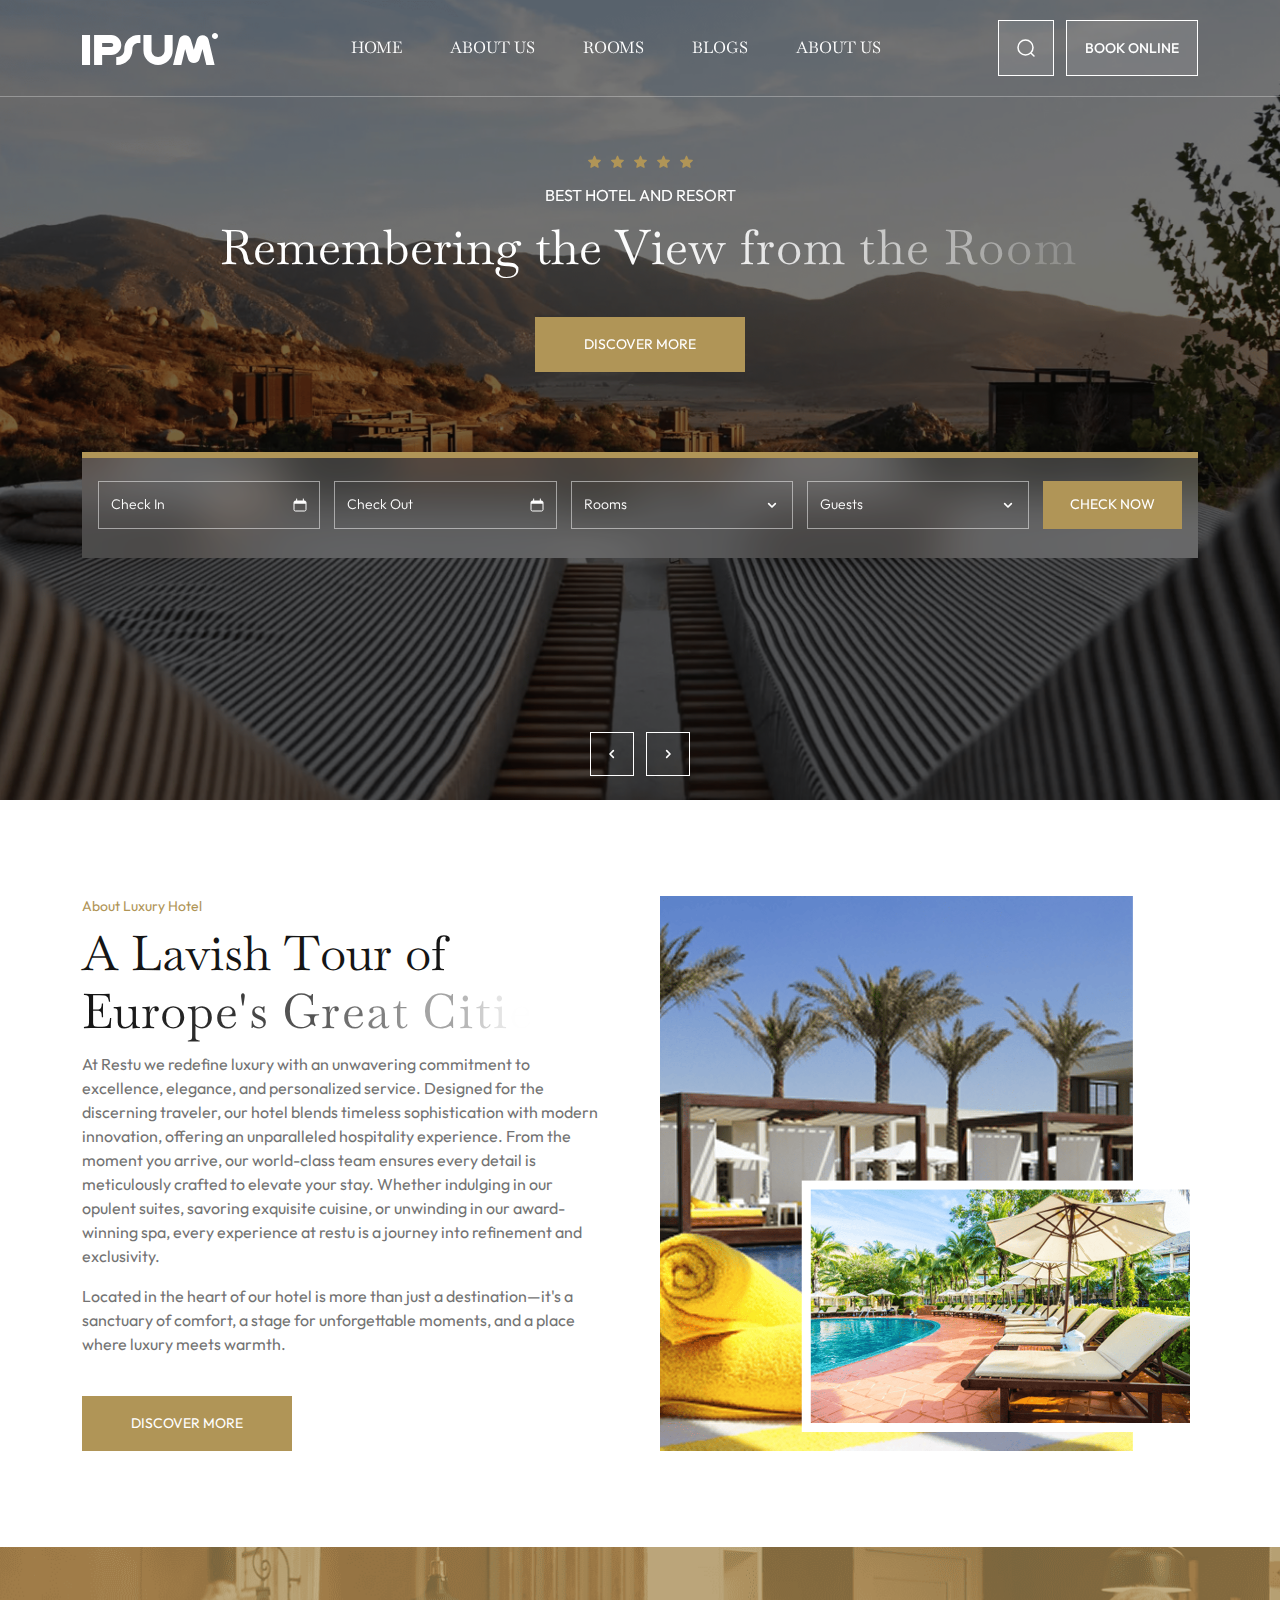
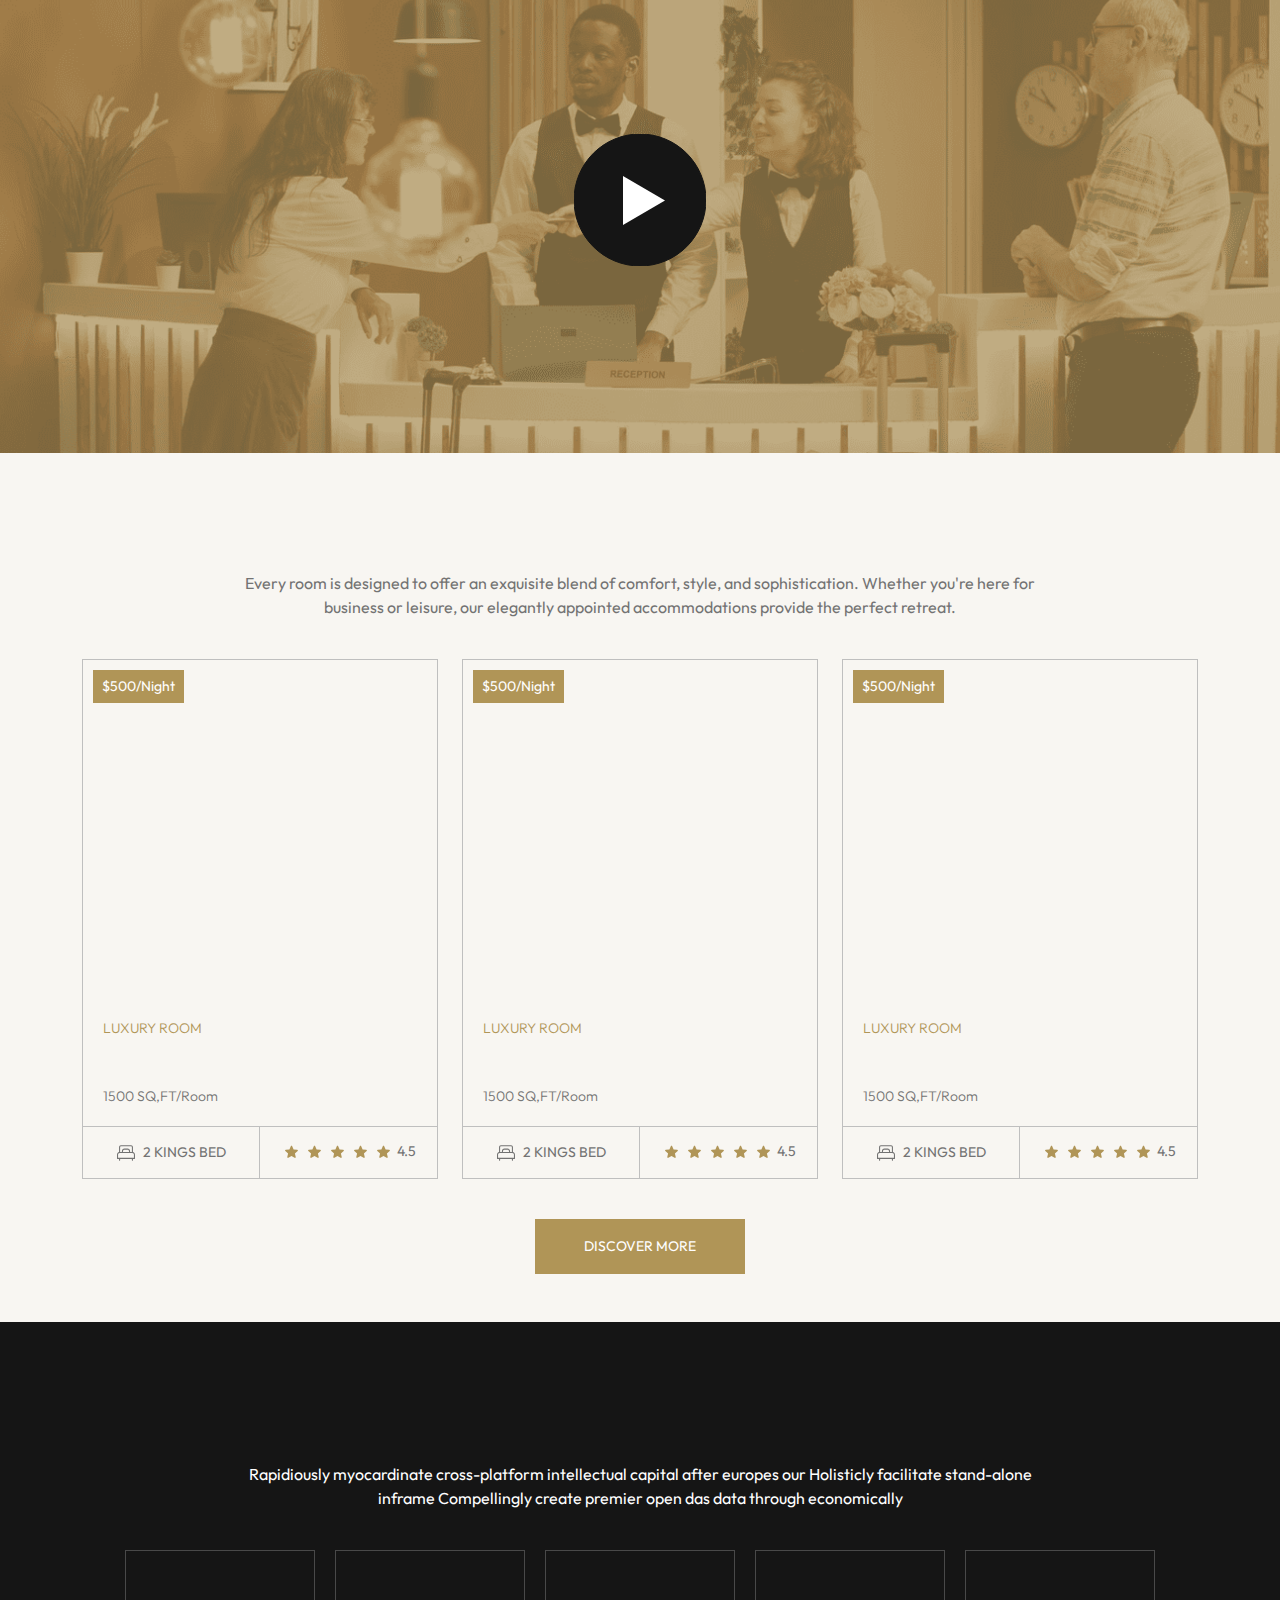
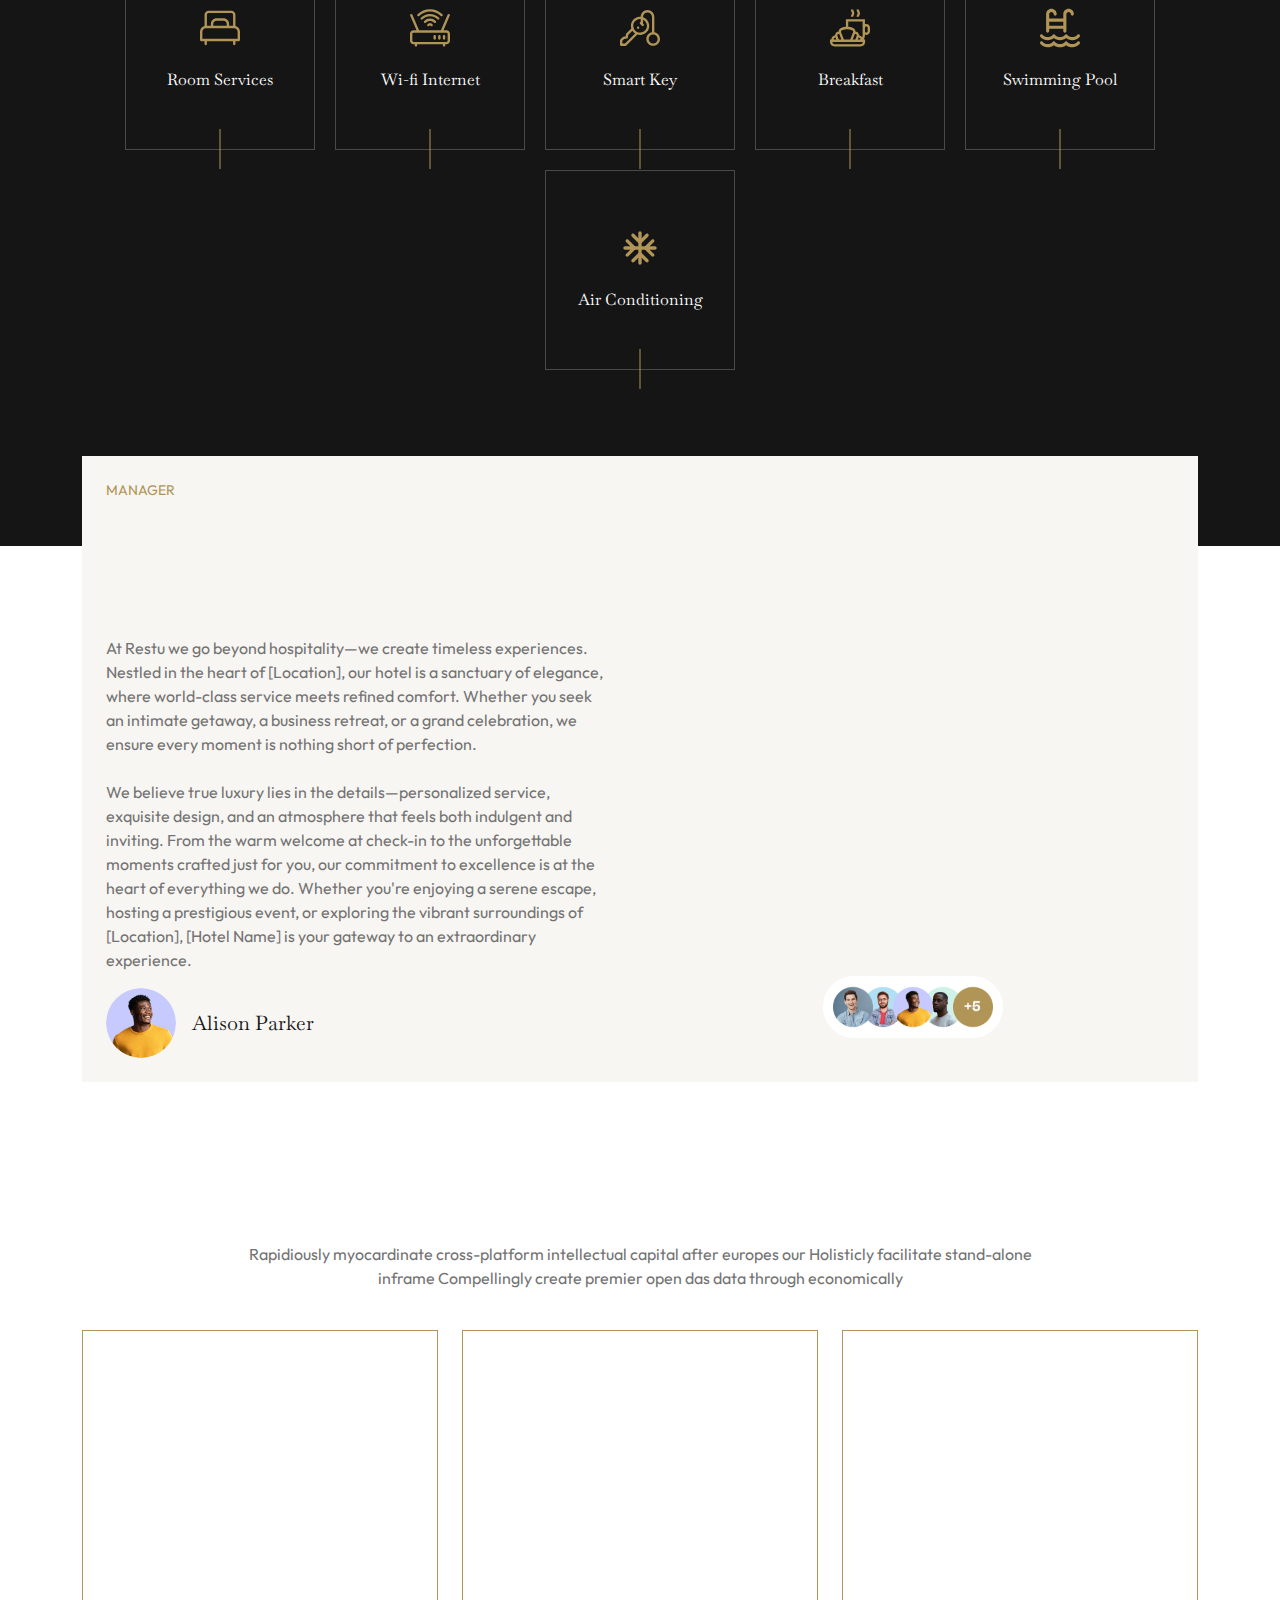
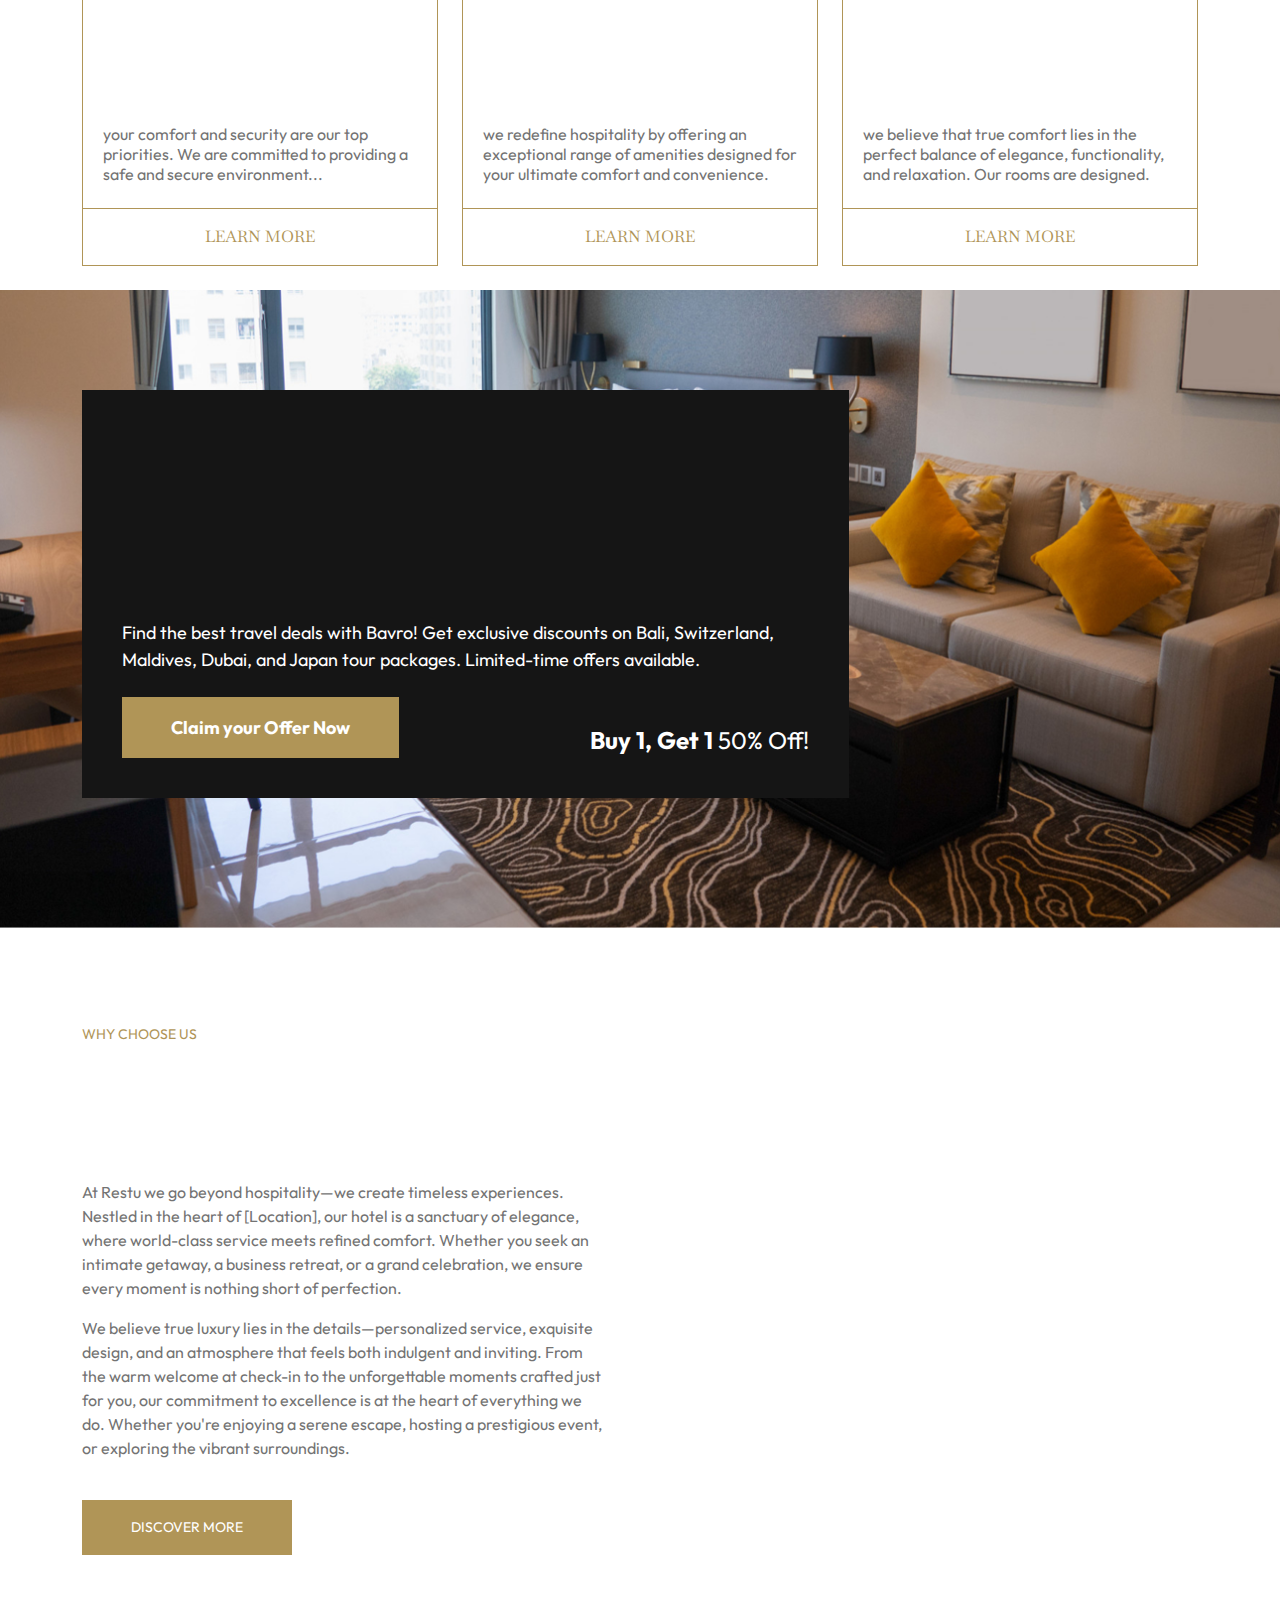
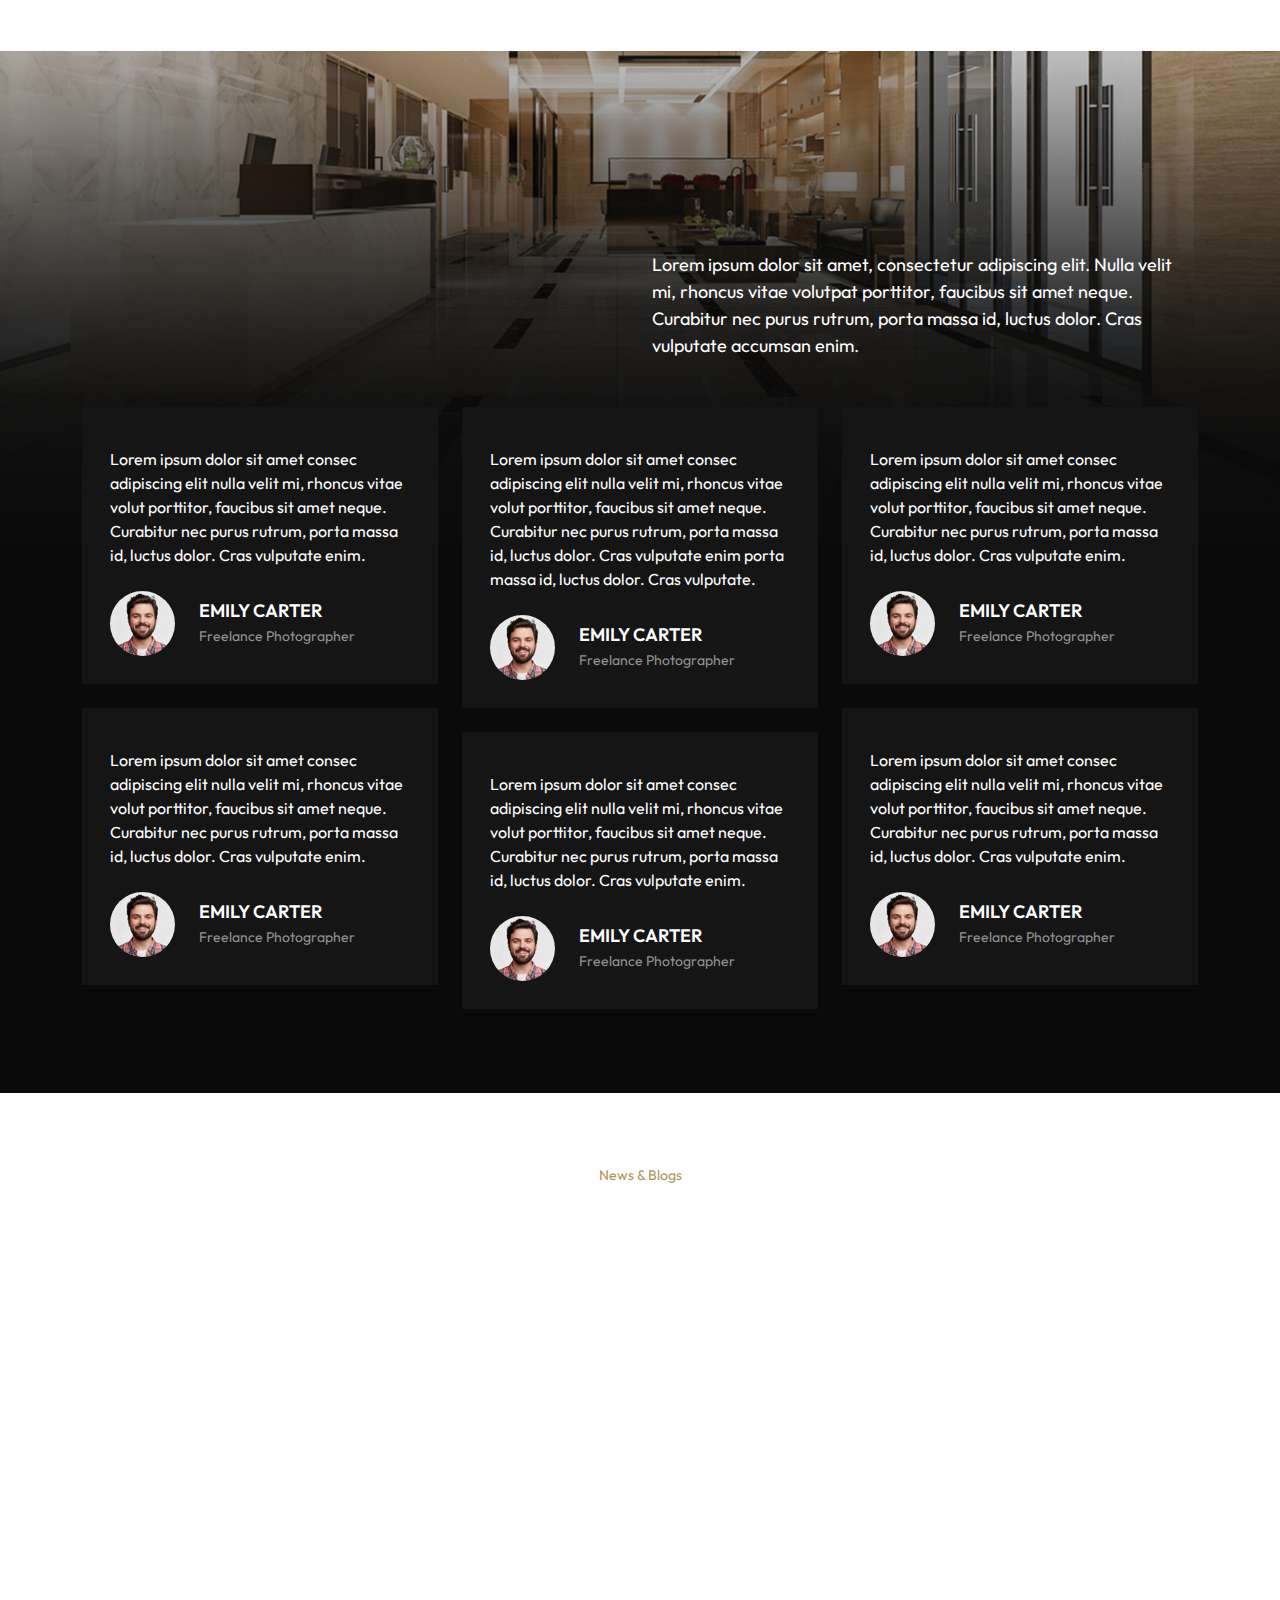
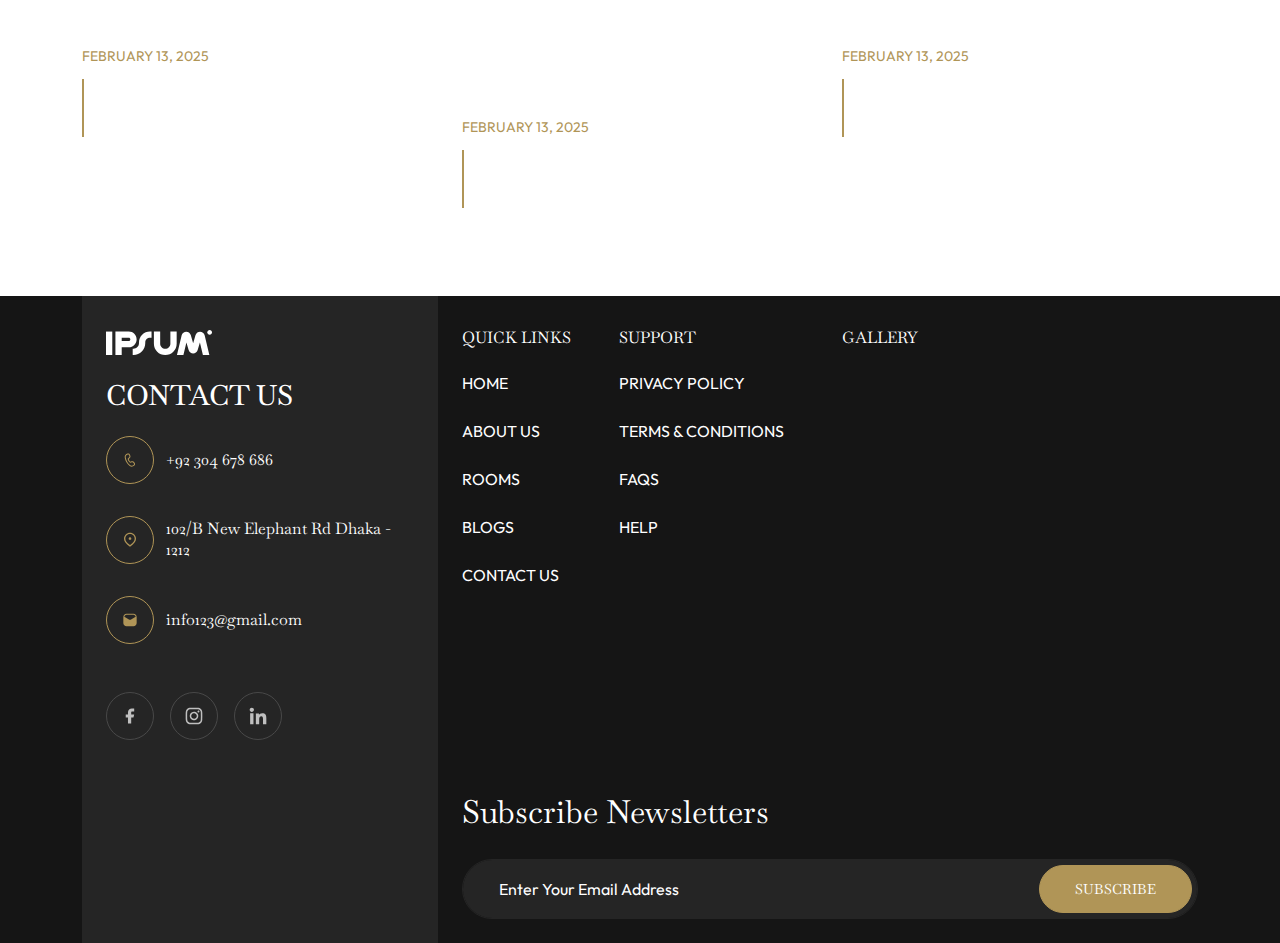
==== commit 18887f39: "Text dark done." ====
--- a/index.html
+++ b/index.html
@@ -205,7 +205,7 @@
                                                 <div class="d-flex flex-column gap-2 mb-1">
                                                     <p class="ft-page-desc mb-0 fw-light lh-sm">LUXURY ROOM</p>
                                                     <h2
-                                                        class="mb-0 ft-rc-room-name ft-title_split_anim ft-baskervville lh-sm fw-normal ft-text-dark">
+                                                        class="ft-rc-room-name ft-title_split_anim ft-baskervville">
                                                         Double Suit's Room</h2>
                                                 </div>
                                                 <p class="fw-light ft-rc-room-size mb-0 lh-sm">1500 SQ,FT/Room</p>
@@ -258,7 +258,7 @@
                                                 <div class="d-flex flex-column gap-2 mb-1">
                                                     <p class="ft-page-desc mb-0 fw-light lh-sm">LUXURY ROOM</p>
                                                     <h2
-                                                        class="mb-0 ft-rc-room-name ft-title_split_anim ft-baskervville lh-sm fw-normal ft-text-dark">
+                                                        class="ft-rc-room-name ft-title_split_anim ft-baskervville">
                                                         Double Suit's Room</h2>
                                                 </div>
                                                 <p class="fw-light ft-rc-room-size mb-0 lh-sm">1500 SQ,FT/Room</p>
@@ -311,7 +311,7 @@
                                                 <div class="d-flex flex-column gap-2 mb-1">
                                                     <p class="ft-page-desc mb-0 fw-light lh-sm">LUXURY ROOM</p>
                                                     <h2
-                                                        class="mb-0 ft-rc-room-name ft-title_split_anim ft-baskervville lh-sm fw-normal ft-text-dark">
+                                                        class="ft-rc-room-name ft-title_split_anim ft-baskervville">
                                                         Double Suit's Room</h2>
                                                 </div>
                                                 <p class="fw-light ft-rc-room-size mb-0 lh-sm">1500 SQ,FT/Room</p>
@@ -577,7 +577,7 @@
                                         <div class="ft-sc-middle p-3">
                                             <div class="d-flex flex-column gap-2 py-2 px-1">
                                                 <h2
-                                                    class="mb-0 ft-rc-room-name ft-title_split_anim ft-baskervville lh-sm fw-normal ft-text-dark">
+                                                    class="ft-rc-room-name ft-title_split_anim ft-baskervville">
                                                     Double Suit's Room</h2>
                                                 <p class="mb-0 lh-sm">your comfort and security are our top priorities.
                                                     We are committed to providing a safe and secure environment...</p>
@@ -596,7 +596,7 @@
                                         <div class="ft-sc-middle p-3">
                                             <div class="d-flex flex-column gap-2 py-2 px-1">
                                                 <h2
-                                                    class="mb-0 ft-rc-room-name ft-title_split_anim ft-baskervville lh-sm fw-normal ft-text-dark">
+                                                    class="ft-rc-room-name ft-title_split_anim ft-baskervville">
                                                     Full Name Amenities</h2>
                                                 <p class="mb-0 lh-sm">we redefine hospitality by offering an exceptional
                                                     range of amenities designed for your ultimate comfort and
@@ -616,7 +616,7 @@
                                         <div class="ft-sc-middle p-3">
                                             <div class="d-flex flex-column gap-2 py-2 px-1">
                                                 <h2
-                                                    class="mb-0 ft-rc-room-name ft-title_split_anim ft-baskervville lh-sm fw-normal ft-text-dark">
+                                                    class="ft-rc-room-name ft-title_split_anim ft-baskervville">
                                                     Comfortable Rooms</h2>
                                                 <p class="mb-0 lh-sm">we believe that true comfort lies in the perfect
                                                     balance of elegance, functionality, and relaxation. Our rooms are
--- a/assets/css/style.css
+++ b/assets/css/style.css
@@ -72,7 +72,12 @@
     object-fit: cover;
     object-position: center;
 }
-
+.ft-rc-room-name{
+    font-weight: 400;
+    line-height: 130%;
+    color: #151515;
+    margin-bottom: 0;
+}
 .ft-reveal {
     position: relative;
     display: -webkit-inline-box;
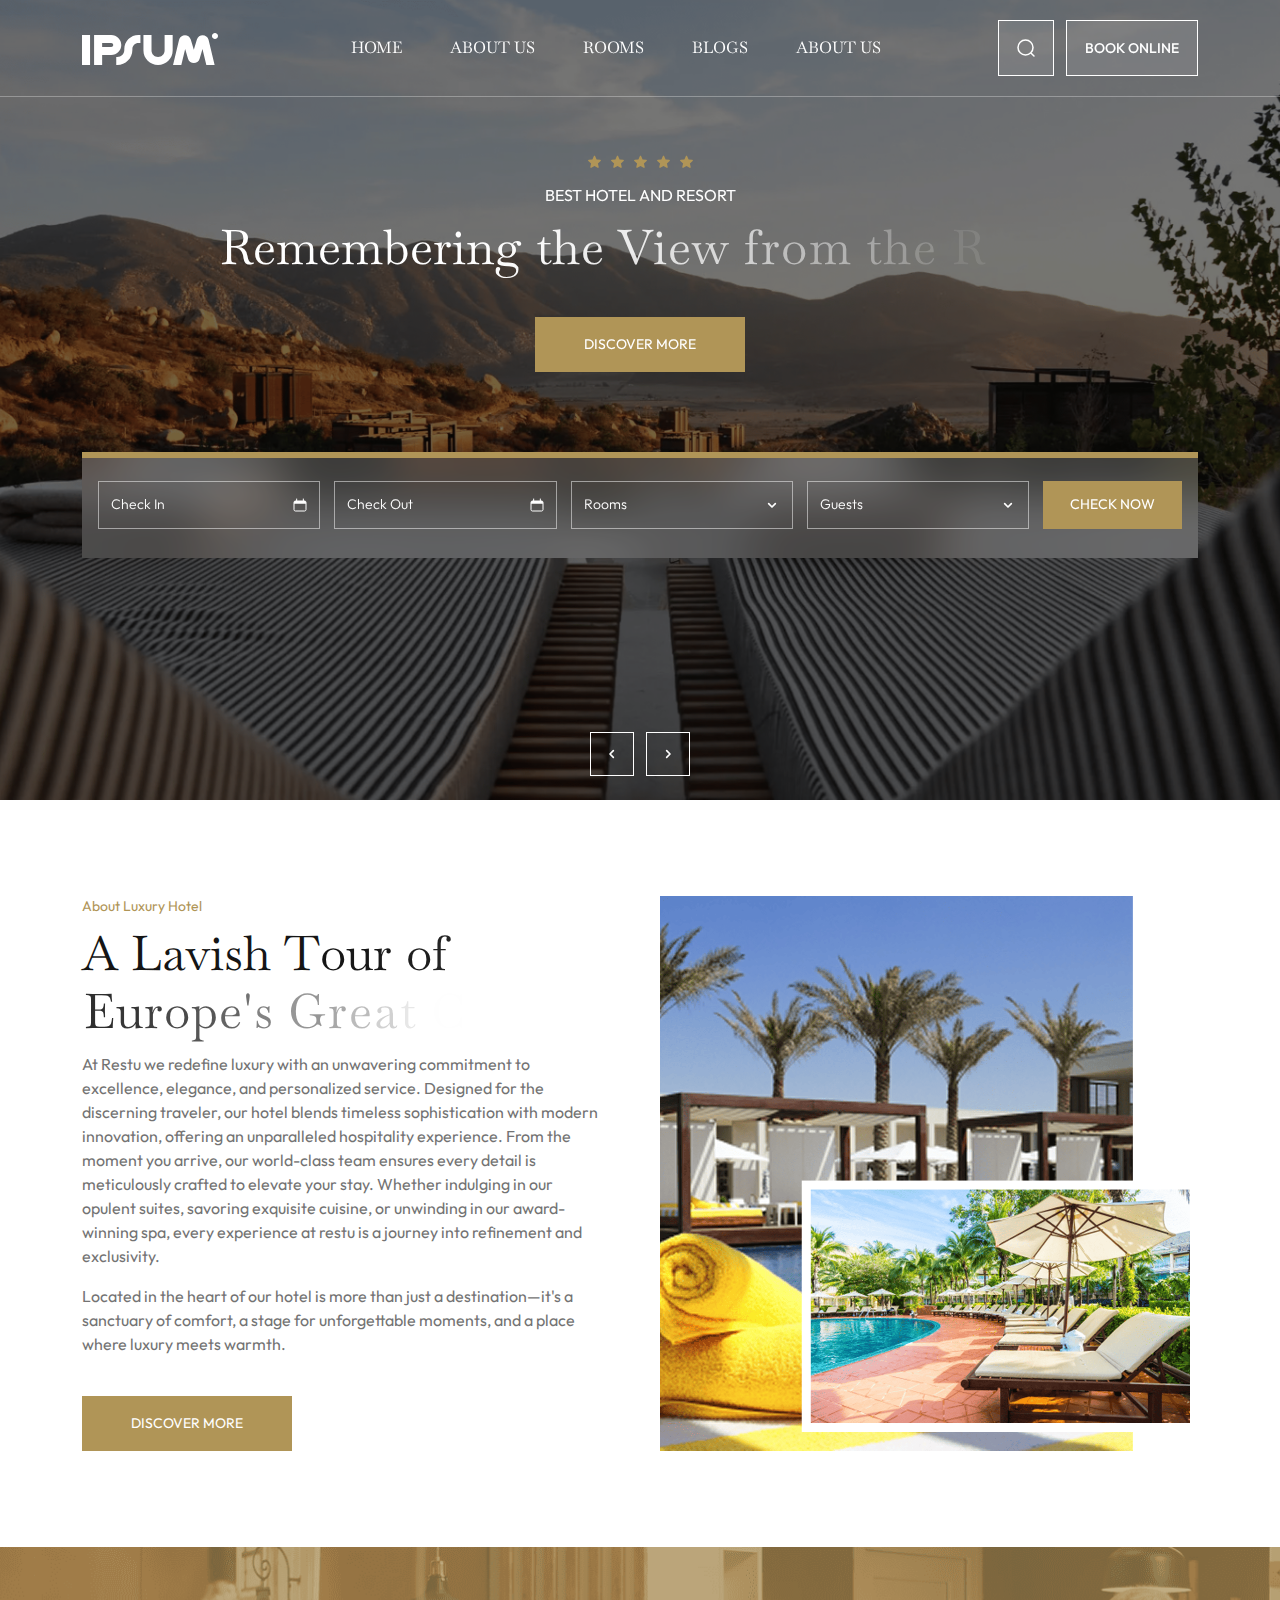
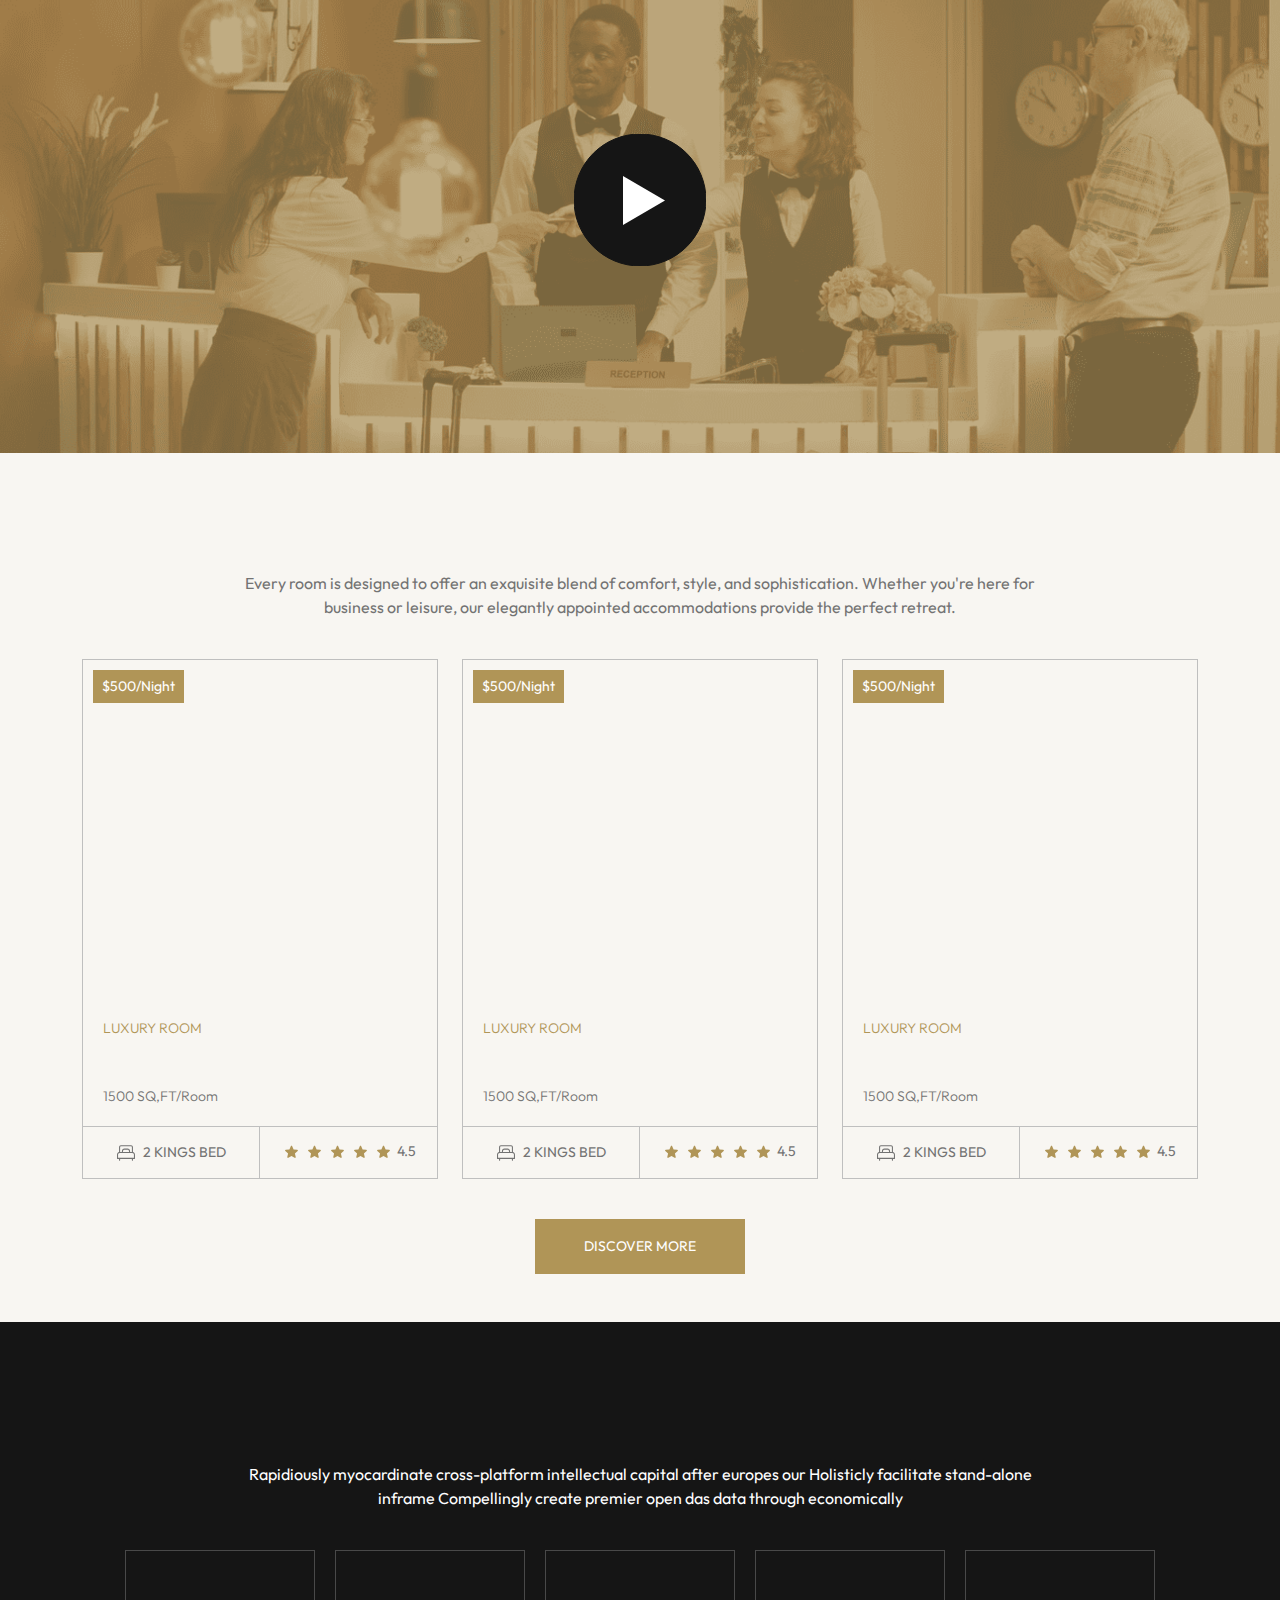
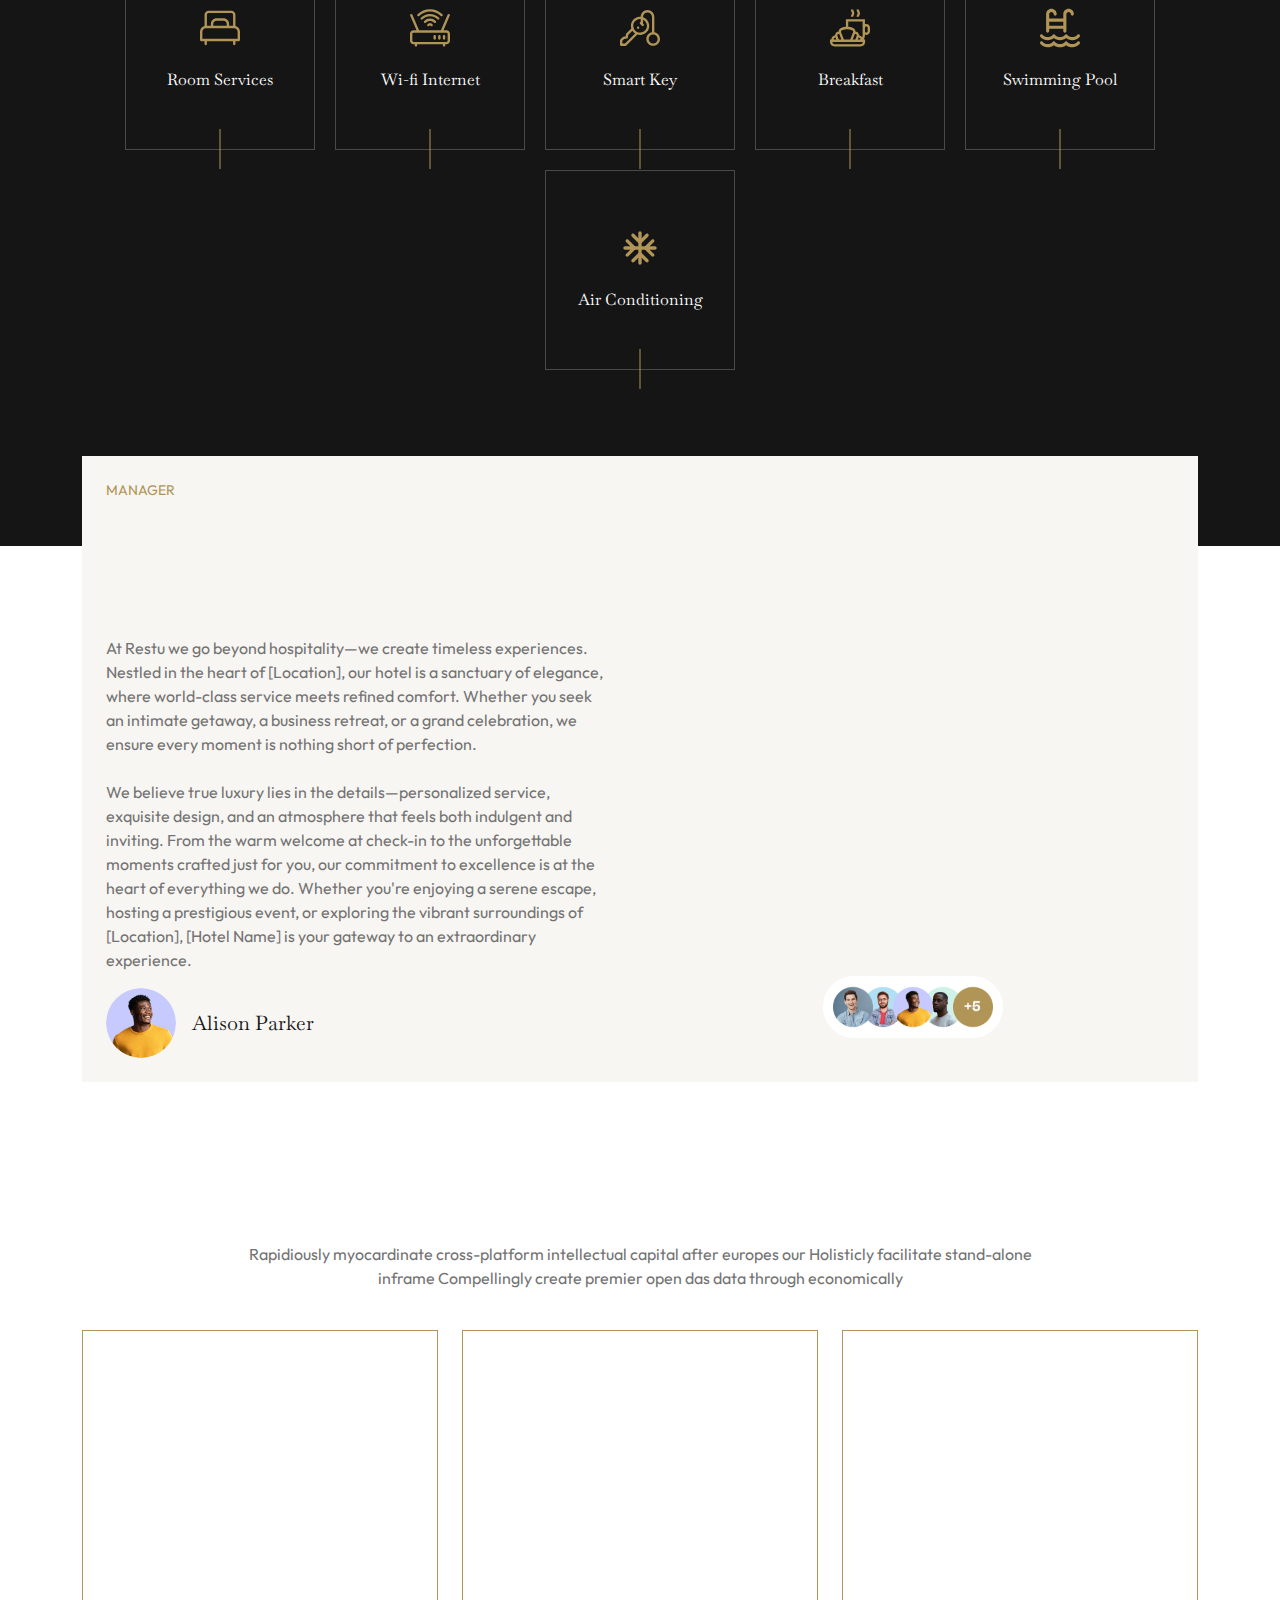
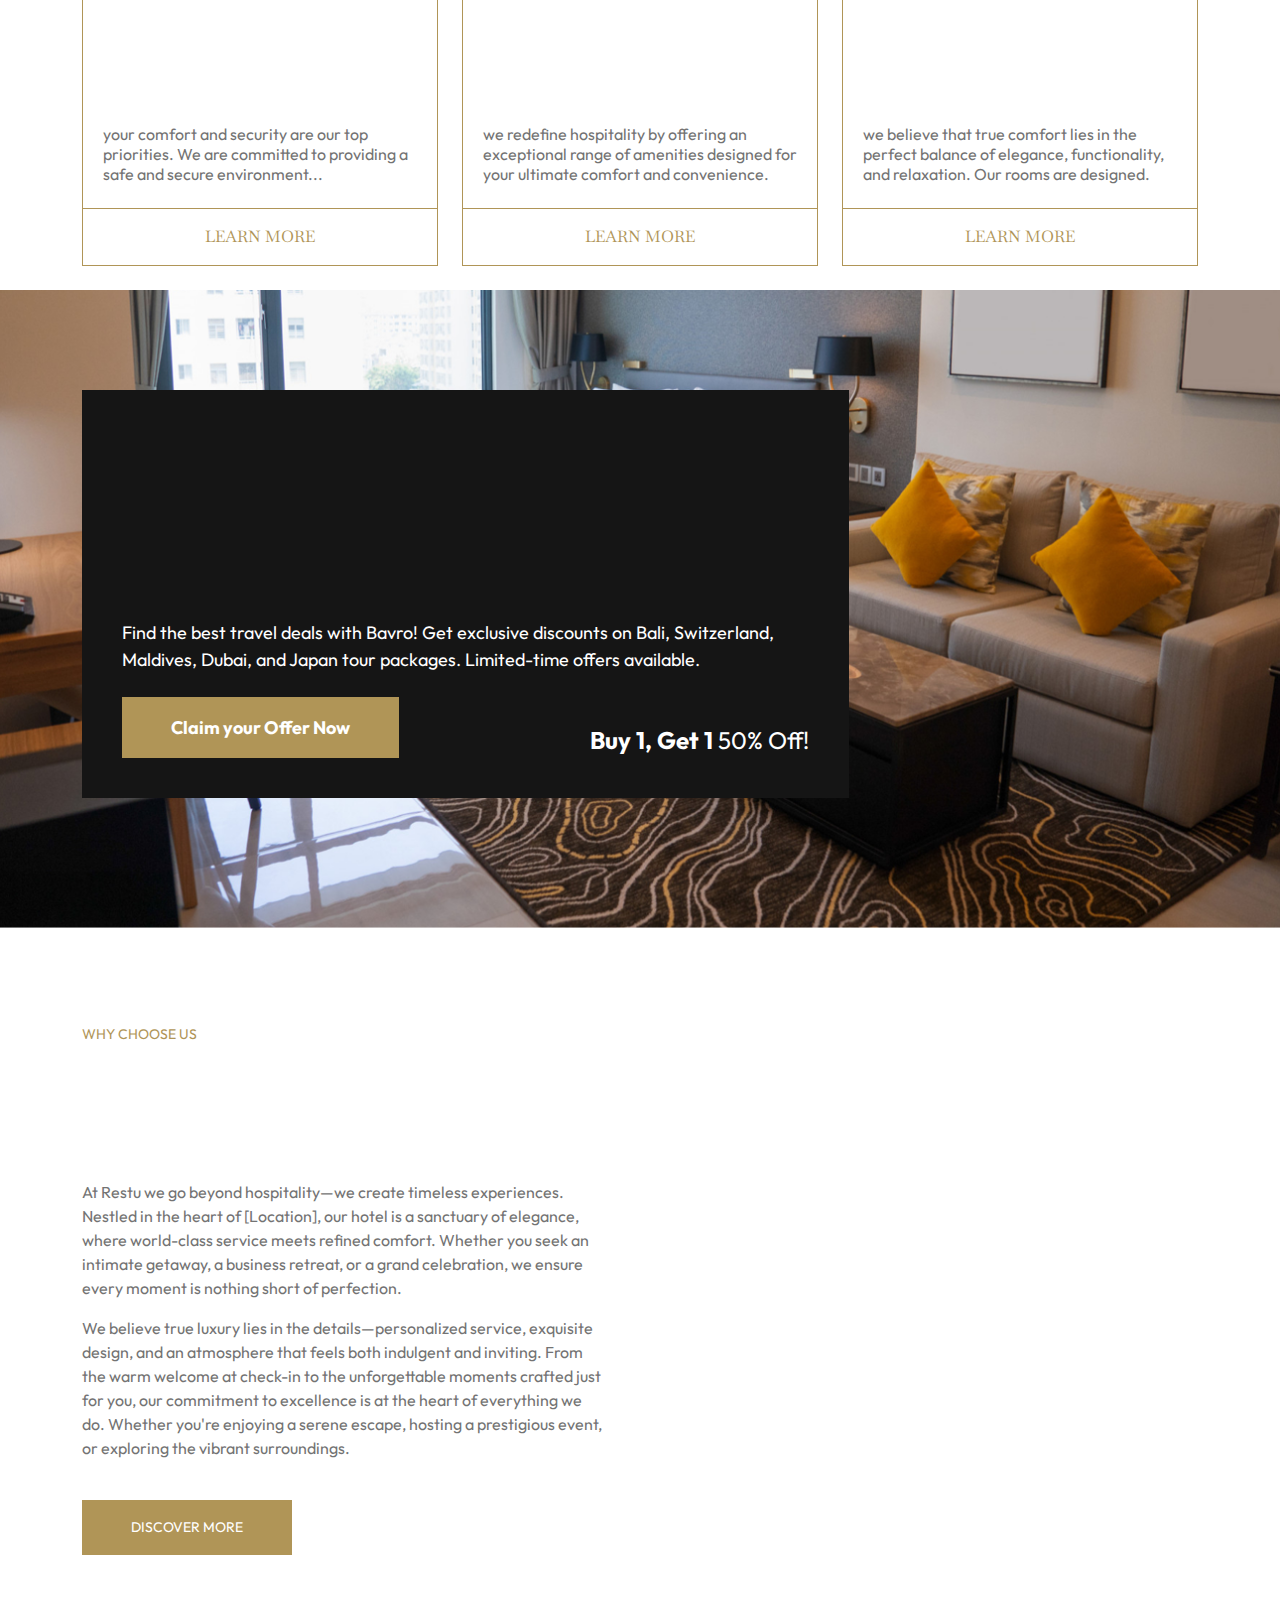
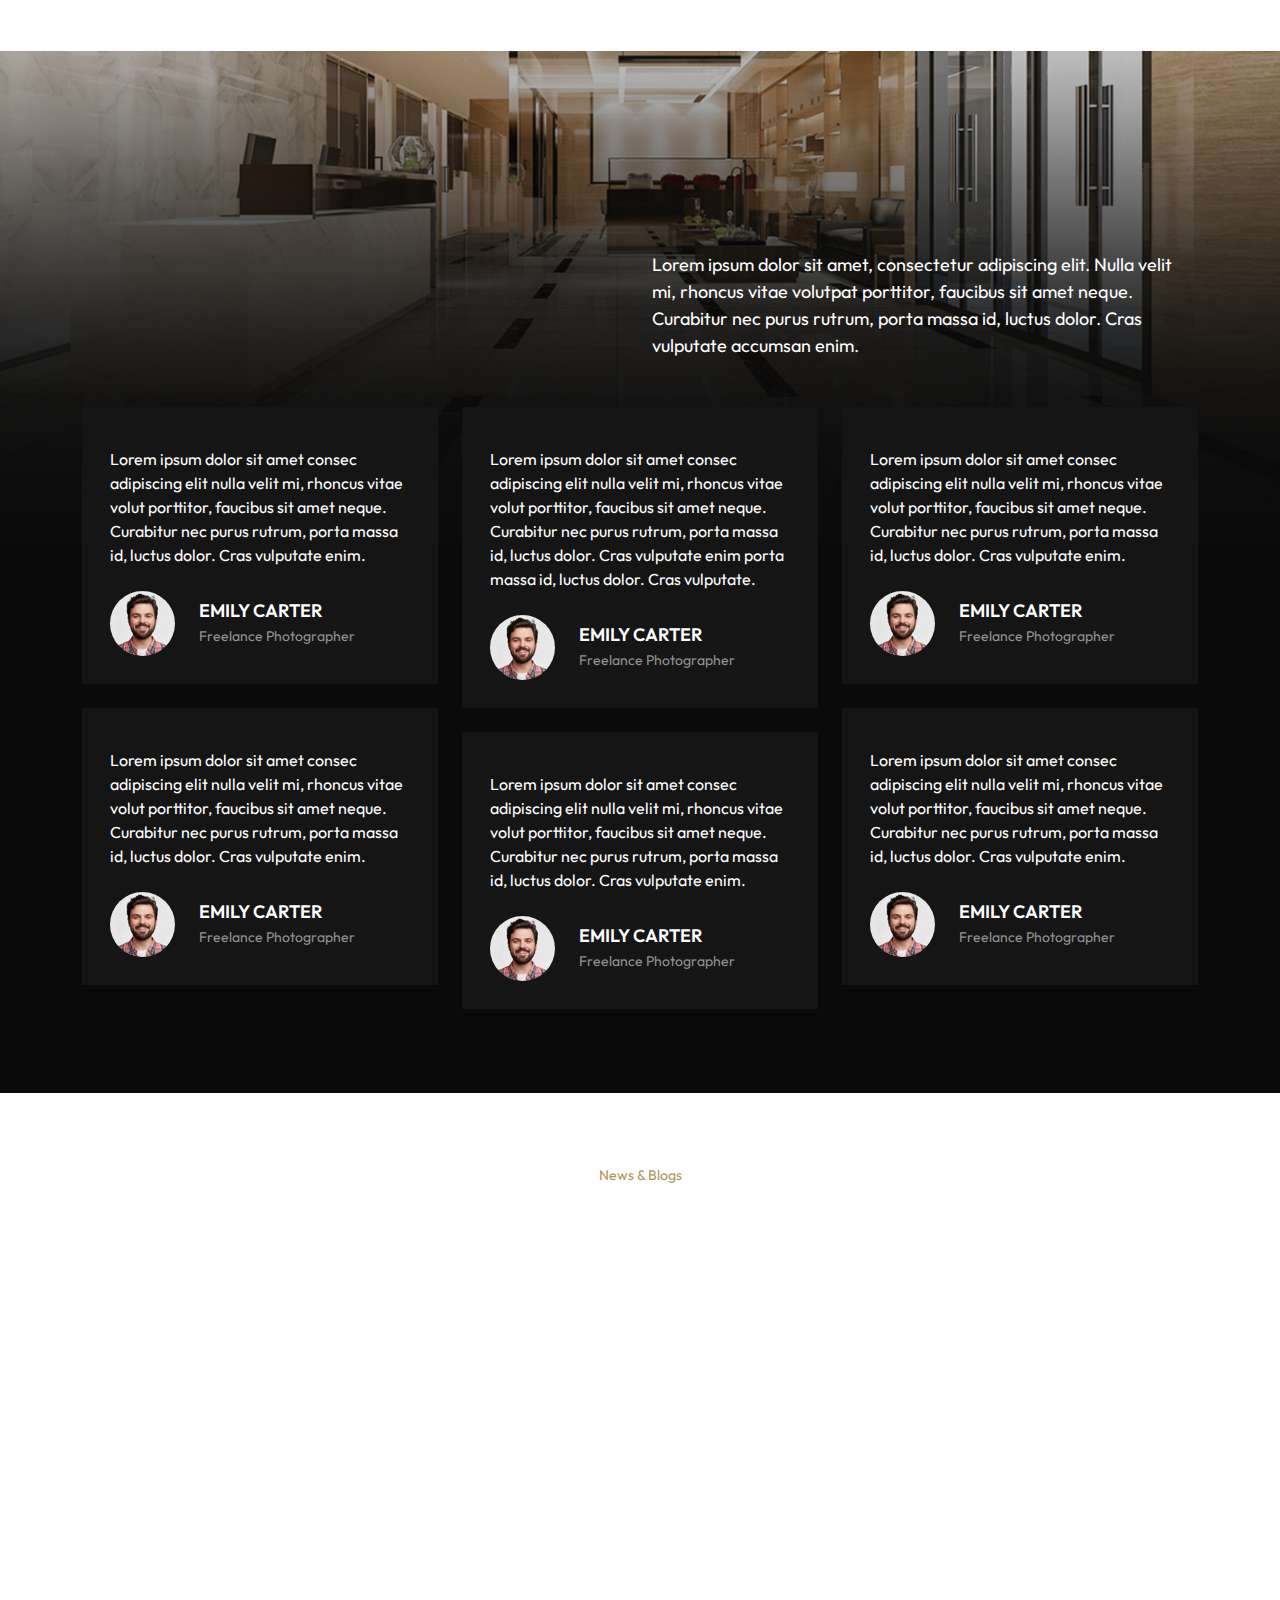
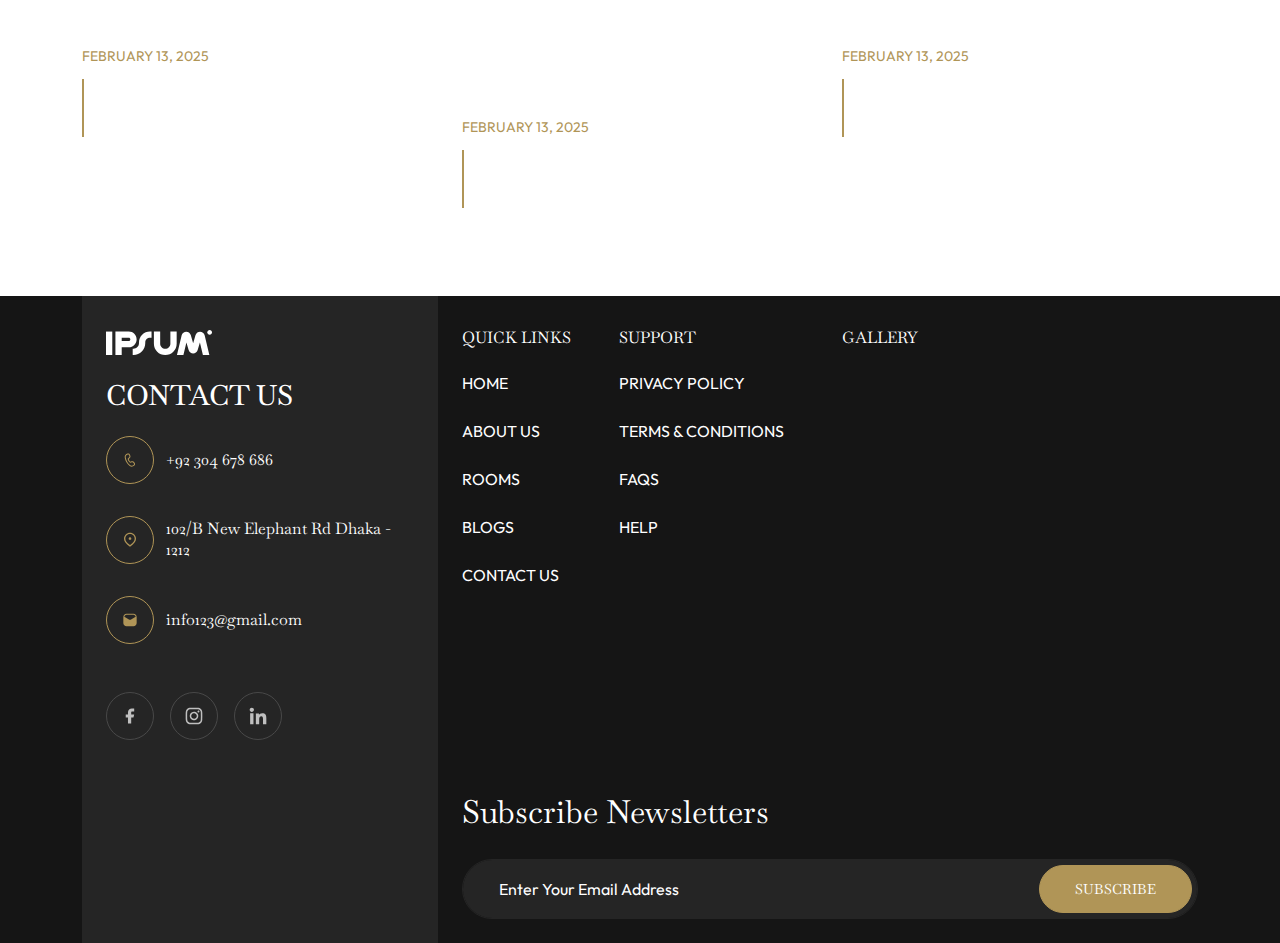
==== commit 325632a1: "Second Page Done." ====
--- a/index.html
+++ b/index.html
@@ -9,10 +9,10 @@
         <link rel="stylesheet" href="./assets/css/slick.min.css">
         <link rel="stylesheet" href="./assets/css/slick-theme.min.css">
         <link rel="stylesheet" href="./assets/css/jquery-ui.css">
-        <link rel="stylesheet" href="./assets/css/style.css?v=1">
+        <link rel="stylesheet" href="./assets/css/style.css?v=2">
     </head>
 
-    <body>
+    <body class="theme-1">
         <header class="ft-header">
             <nav class="navbar navbar-expand-lg bg-light py-3">
                 <div class="container py-1">
@@ -1025,7 +1025,7 @@
         <script src="./assets/js/gsap.min.js"></script>
         <script src="./assets/js/ScrollTrigger.min.js"></script>
         <script src="./assets/js/SplitText.js"></script>
-        <script src="./assets/js/custom.js?v=1"></script>
+        <script src="./assets/js/custom.js?v=2"></script>
     </body>
 
 </html>--- a/assets/css/style.css
+++ b/assets/css/style.css
@@ -1,83 +1,9 @@
 @import url('https://fonts.googleapis.com/css2?family=Baskervville:ital@0;1&family=Outfit:wght@100..900&display=swap');
 
-body {
-    font-family: "Outfit", sans-serif;
-    color: #737373;
-    background-color: #FFFFFF;
-    overflow-x: hidden;
-}
-
-.ft-outfit {
-    font-family: "Outfit", sans-serif;
-}
-
-.ft-baskervville {
-    font-family: "Baskervville", serif;
-}
-
-.ft-btn-main {
-    transition: 0.5s ease-in-out !important;
-    font-size: 14px;
-    padding: 16px 48px;
-    color: #ffffff;
-    background-color: #B09557;
-    border-radius: 0;
-    border: 1px solid #B09557 !important;
-}
-
-.ft-btn-main:hover {
-    color: #B09557;
-    background-color: #ffffff;
-}
-
-.ft-page-desc {
-    font-size: 14px;
-    color: #B09557;
-}
-
-.ft-page-title {
-    font-size: 48px;
-    font-weight: 400;
-    color: #ffffff;
-    margin-bottom: 0;
-}
-
-.fpt-dark{
-    color: #151515;
-}
-.ft-text-dark {
-    color: #151515;
-}
-
-.ft-sec-rooms {
-    background-color: #F8F6F2;
-}
-
-.ft-text-golden {
-    color: #B09557;
-}
-
-.ft-room-card {
-    border: 1px solid #BFBFBF;
-}
-
-.ft-rc-img-cont {
-    height: 340px;
-    width: 100%;
-}
-
-.ft-rc-img {
-    height: 100%;
-    width: 100%;
-    object-fit: cover;
-    object-position: center;
-}
-.ft-rc-room-name{
-    font-weight: 400;
-    line-height: 130%;
-    color: #151515;
-    margin-bottom: 0;
-}
+
+/* All Themes Styles */
+
+
 .ft-reveal {
     position: relative;
     display: -webkit-inline-box;
@@ -91,31 +17,174 @@
     animation: 0.5s ease-in-out;
 }
 
-.ft-rc-room-name {
+
+
+.ft-image-anime {
+    position: relative;
+    overflow: hidden;
+    overflow-x: hidden !important;
+}
+
+.ft-image-anime:after {
+    content: "";
+    position: absolute;
+    width: 200%;
+    height: 0%;
+    left: 50%;
+    top: 50%;
+    background-color: rgba(255, 255, 255, .3);
+    transform: translate(-50%, -50%) rotate(-45deg);
+    z-index: 1;
+}
+
+.ft-image-anime:hover:after {
+    height: 250%;
+    transition: all 600ms linear;
+    background-color: transparent;
+}
+
+
+.ui-state-active,
+.ui-widget-content .ui-state-active,
+.ui-widget-header .ui-state-active,
+a.ui-button:active,
+.ui-button:active,
+.ui-button.ui-state-active:hover {
+    border: 1px solid #B09557;
+    background: #B09557;
+    color: #ffffff;
+}
+
+.ui-datepicker-title select {
+    border: 1px solid #B09557;
+}
+
+.ui-widget.ui-widget-content {
+    border-color: #B09557 !important;
+}
+
+
+/* All Themes Styles End */
+
+/* Theme 1 Styles */
+.theme-1 {
+    font-family: "Outfit", sans-serif;
+    color: #737373;
+    background-color: #FFFFFF;
+    overflow-x: hidden;
+}
+
+.theme-1 .ft-outfit {
+    font-family: "Outfit", sans-serif;
+}
+
+.theme-1 .ft-baskervville {
+    font-family: "Baskervville", serif;
+}
+
+.theme-1 .ft-btn-main {
+    transition: 0.5s ease-in-out !important;
+    font-size: 14px;
+    padding: 16px 48px;
+    color: #ffffff;
+    background-color: #B09557;
+    border-radius: 0;
+    border: 1px solid #B09557 !important;
+}
+
+.theme-1 .ft-fs-text,
+.theme-1 .ft-fc-text,
+.theme-1 .ft-db-text,
+.theme-1 .ft-db-off {
+    color: #ffffff;
+}
+
+.theme-1 .ft-btn-main:hover {
+    color: #B09557;
+    background-color: #ffffff;
+}
+
+.theme-1 .ft-page-desc {
+    font-size: 14px;
+    color: #B09557;
+}
+
+.theme-1 .ft-page-title {
+    font-size: 48px;
+    font-weight: 400;
+    color: #ffffff;
+    margin-bottom: 0;
+}
+
+.theme-1 .fpt-dark {
+    color: #151515;
+}
+
+.theme-1 .ft-text-dark {
+    color: #151515;
+}
+
+/* Theme 1 Styles End */
+
+/* Rooms Section Starts */
+
+.theme-1 .ft-sec-rooms {
+    background-color: #F8F6F2;
+}
+
+.theme-1 .ft-text-golden {
+    color: #B09557;
+}
+
+.theme-1 .ft-room-card {
+    border: 1px solid #BFBFBF;
+}
+
+.theme-1 .ft-rc-img-cont {
+    height: 340px;
+    width: 100%;
+}
+
+.theme-1 .ft-rc-img {
+    height: 100%;
+    width: 100%;
+    object-fit: cover;
+    object-position: center;
+}
+
+.theme-1 .ft-rc-room-name {
+    font-weight: 400;
+    line-height: 130%;
+    color: #151515;
+    margin-bottom: 0;
+}
+
+
+.theme-1 .ft-rc-room-name {
     font-size: 24px;
 }
 
-.ft-rc-room-size {
+.theme-1 .ft-rc-room-size {
     font-size: 14px;
 }
 
-.ft-rc-text {
+.theme-1 .ft-rc-text {
     font-size: 14px;
 }
 
-.ft-rc-star {
+.theme-1 .ft-rc-star {
     height: 18px;
 }
 
-.ft-rc-bottom {
+.theme-1 .ft-rc-bottom {
     border-top: 1px solid #BFBFBF;
 }
 
-.ft-rc-bottom>div:first-child {
+.theme-1 .ft-rc-bottom>div:first-child {
     border-right: 1px solid #BFBFBF;
 }
 
-.ft-rc-price {
+.theme-1 .ft-rc-price {
     padding: 6px 9px;
     font-size: 14px;
     color: #FFFFFF;
@@ -126,24 +195,27 @@
     z-index: 1;
 }
 
-.ft-sec-facilities {
+/* Rooms Section Ends */
+/* Facilities Section Starts */
+
+.theme-1 .ft-sec-facilities {
     background-color: #151515;
     padding: 70px 0 160px;
 }
 
-.ft-facilities-cards {
+.theme-1 .ft-facilities-cards {
     gap: 20px;
     justify-content: center;
 }
 
-.ft-f-card {
+.theme-1 .ft-f-card {
     height: 200px;
     width: 190px;
     border: 1px solid #494949;
     position: relative;
 }
 
-.ft-f-card::before {
+.theme-1 .ft-f-card::before {
     position: absolute;
     content: "";
     width: 1px;
@@ -154,17 +226,40 @@
     transform: translate(-50%, 50%);
 }
 
-.ft-review-box {
+
+.theme-1 .ft-f-card,
+.theme-1 .ft-f-card [fill="#B09557"],
+.theme-1 .ft-f-card svg {
+    transition: 0.5s ease-in-out;
+}
+
+.theme-1 .ft-f-card:hover svg {
+    transform: scale(1.2);
+}
+
+.theme-1 .ft-f-card:hover {
+    border-color: #B09557 !important;
+    background-color: #B09557 !important;
+}
+
+.theme-1 .ft-f-card:hover [fill="#B09557"] {
+    fill: #ffffff !important;
+}
+
+/* Facilities Section Ends */
+/* Manager Section Starts */
+
+.theme-1 .ft-review-box {
     transform: translateY(-90px);
     padding: 24px;
     background-color: #F8F6F2;
 }
 
-.ft-review-img {
+.theme-1 .ft-review-img {
     object-fit: cover;
 }
 
-.ft-review-users {
+.theme-1 .ft-review-users {
     height: 62px;
     position: absolute;
     bottom: 20px;
@@ -172,7 +267,7 @@
     transform: translateX(-50%);
 }
 
-.ft-user-profile {
+.theme-1 .ft-user-profile {
     height: 70px;
     width: 70px;
     border-radius: 100px;
@@ -180,16 +275,19 @@
     object-position: center;
 }
 
-.ft-user-name {
+.theme-1 .ft-user-name {
     font-size: 20px;
     color: #151515;
 }
 
-.ft-service-card {
+/* Manager Section Ends */
+
+/* Services Section Starts */
+.theme-1 .ft-service-card {
     border: 1px solid #B09557;
 }
 
-.ft-sc-top {
+.theme-1 .ft-sc-top {
     padding: 24px;
     width: fit-content;
     margin-left: auto;
@@ -197,66 +295,70 @@
     border-bottom: 1px solid #B09557;
 }
 
-.ft-sc-img {
+.theme-1 .ft-sc-img {
     width: 281px;
     height: 281px;
 }
 
-.ft-sc-link {
+.theme-1 .ft-sc-link {
     transition: 0.5s ease-in-out;
     border-top: 1px solid #B09557;
 }
 
-.ft-sc-link:hover {
+.theme-1 .ft-sc-link:hover {
     background-color: #B09557 !important;
     color: #ffffff !important;
 }
 
-.ft-footer {
+/* Services Section Starts */
+
+/* Footer Starts */
+
+.theme-1 .ft-footer {
     background-color: #151515;
 }
 
-.ft-footer-left {
+.theme-1 .ft-footer-left {
     background-color: #252525;
     padding: 32px 24px;
 }
 
-.ft-fl-logo {
+.theme-1 .ft-fl-logo {
     height: 25px;
 }
 
-.ft-fl-title {
+.theme-1 .ft-fl-title {
     color: #ffffff;
     font-size: 28px;
 }
 
-.ft-footer-contact{
+.theme-1 .ft-footer-contact {
     color: #ffffff;
     line-height: 130%;
 }
 
-.ft-footer-gallery {
+.theme-1 .ft-footer-gallery {
     column-gap: 16px;
     row-gap: 12px;
 }
 
-.ft-fg-cont {
+.theme-1 .ft-fg-cont {
     flex-basis: 120px;
     flex-grow: 1;
 }
 
-.ft-fg-img {
+.theme-1 .ft-fg-img {
     height: 130px;
     width: 100%;
     object-fit: cover;
     object-position: center;
 }
 
-.ft-fb-title {
+.theme-1 .ft-fb-title {
     font-size: 32px;
 }
 
-.ft-fn-btn {
+.theme-1 .ft-fn-btn {
     border-radius: 100px;
     text-transform: uppercase;
     position: absolute;
@@ -266,7 +368,7 @@
     padding: 12.5px 35px !important;
 }
 
-.ft-fn-inp {
+.theme-1 .ft-fn-inp {
     font-weight: 400 !important;
     font-family: "Outfit", sans-serif;
     background-color: #252525 !important;
@@ -278,35 +380,78 @@
     color: #ffffff !important;
 }
 
-.ft-fn-inp::placeholder {
+.theme-1 .ft-fn-inp::placeholder {
     color: #ffffff !important;
 }
 
-.ft-header {
+.theme-1 .ft-footer-icon {
+    cursor: pointer;
+}
+
+.theme-1 .ft-footer-icon circle,
+.theme-1 .ft-footer-icon path {
+    transition: 0.5s ease-in-out;
+}
+
+
+.theme-1 .ft-footer-icon:hover circle {
+    stroke: #B09557;
+    fill: #B09557;
+}
+
+.theme-1 .ft-f-title {
+    color: #ffffff;
+    font-weight: 400;
+}
+
+.theme-1 .ft-footer-links a {
+    color: #ffffff;
+    cursor: pointer;
+    transition: 0.5s ease-in-out;
+}
+
+.theme-1 .ft-fb-title {
+    font-weight: 400;
+    color: #ffffff;
+    margin-bottom: 4px;
+}
+
+.theme-1 .ft-footer-links a:hover {
+    color: #B09557 !important;
+}
+
+.theme-1 .ft-footer-icon:hover path {
+    fill: #ffffff;
+}
+
+/* Footer Ends */
+
+/* Header Starts */
+.theme-1 .ft-header {
     position: relative;
     background-image: url(../img/header-bg.png);
     background-size: cover;
     background-position: top center;
 }
 
-.ft-header .navbar {
+.theme-1 .ft-header .navbar {
     position: relative;
     z-index: 999;
     background-color: transparent !important;
     border-bottom: 1px solid rgba(255, 255, 255, 0.3);
 }
 
-.ft-search-box .form-control {
+.theme-1 .ft-search-box .form-control {
     border: 1px solid #151515;
     color: #ffffff;
     background-color: #252525;
 }
 
-.ft-search-box .form-control::placeholder {
-    color: #ffffff;
-}
-
-.ft-search-box {
+.theme-1 .ft-search-box .form-control::placeholder {
+    color: #ffffff;
+}
+
+.theme-1 .ft-search-box {
     position: absolute;
     top: 100%;
     right: 10px;
@@ -319,7 +464,7 @@
     box-shadow: 0 4px 6px rgba(0, 0, 0, 0.1);
 }
 
-.ft-nav-btn {
+.theme-1 .ft-nav-btn {
     background-color: rgba(255, 255, 255, 0.1) !important;
     border: 1px solid #ffffff !important;
     border-radius: 0;
@@ -331,136 +476,62 @@
     transition: 0.5s ease-in-out;
 }
 
-.ft-hb-text{
-    color: #ffffff;
-}
-.ft-nav-btn:hover {
+.theme-1 .ft-hb-text {
+    color: #ffffff;
+}
+
+.theme-1 .ft-nav-btn:hover {
     border-color: #B09557 !important;
     background-color: #B09557 !important;
 }
 
-.ft-header .nav-link {
+.theme-1 .ft-header .nav-link {
     padding: 8px 24px !important;
     transition: 0.3s ease-in-out;
     color: #ffffff;
 }
 
-.ft-header .nav-link:hover {
+.theme-1 .ft-header .nav-link:hover {
     color: #B09557 !important;
 }
 
-.ft-header .navbar-toggler {
+.theme-1 .ft-header .navbar-toggler {
     border-radius: 0;
     border: 0 !important;
     padding: 0 !important;
     box-shadow: none !important;
 }
 
-.ft-header .navbar-toggler svg {
+.theme-1 .ft-header .navbar-toggler svg {
     height: 24px;
     width: 24px;
 }
 
-.ft-footer-icon {
-    cursor: pointer;
-}
-
-.ft-footer-icon circle,
-.ft-footer-icon path {
-    transition: 0.5s ease-in-out;
-}
-
-
-.ft-footer-icon:hover circle {
-    stroke: #B09557;
-    fill: #B09557;
-}
-
-.ft-image-anime {
-    position: relative;
-    overflow: hidden;
-    overflow-x: hidden !important;
-}
-
-.ft-image-anime:after {
-    content: "";
-    position: absolute;
-    width: 200%;
-    height: 0%;
-    left: 50%;
-    top: 50%;
-    background-color: rgba(255, 255, 255, .3);
-    transform: translate(-50%, -50%) rotate(-45deg);
-    z-index: 1;
-}
-
-.ft-image-anime:hover:after {
-    height: 250%;
-    transition: all 600ms linear;
-    background-color: transparent;
-}
-
-.ft-footer-icon:hover path {
-    fill: #ffffff;
-}
-
-.ft-f-title{
-    color: #ffffff;
-    font-weight: 400;
-}
-
-.ft-footer-links a {
-    color: #ffffff;
-    cursor: pointer;
-    transition: 0.5s ease-in-out;
-}
-.ft-fb-title{
-    font-weight: 400;
-    color: #ffffff;
-    margin-bottom: 4px;
-}
-.ft-footer-links a:hover {
-    color: #B09557 !important;
-}
-
-.ft-f-card,
-.ft-f-card [fill="#B09557"],
-.ft-f-card svg {
-    transition: 0.5s ease-in-out;
-}
-
-.ft-f-card:hover svg {
-    transform: scale(1.2);
-}
-
-.ft-f-card:hover {
-    border-color: #B09557 !important;
-    background-color: #B09557 !important;
-}
-
-.ft-f-card:hover [fill="#B09557"] {
-    fill: #ffffff !important;
-}
-
-.ft-hero-box {
+/* Header Ends */
+
+
+/* Hero Section Starts */
+
+
+.theme-1 .ft-hero-box {
     border-top: 6px solid #B09557;
     padding: 23px 16px 29px;
     background-color: rgba(255, 255, 255, 0.2);
     backdrop-filter: blur(22px);
 }
 
-.ft-hb-flex-1,
-.ft-hb-flex-2 {
+.theme-1 .ft-hb-flex-1,
+.theme-1 .ft-hb-flex-2 {
     gap: 14px;
 }
 
-.ft-hb-inp-cont {
+.theme-1 .ft-hb-inp-cont {
     flex-basis: 200px;
     flex-grow: 1;
     position: relative;
 }
 
-.ft-hb-inp {
+.theme-1 .ft-hb-inp {
     border-radius: 0 !important;
     font-size: 14px !important;
     font-weight: 300;
@@ -470,57 +541,39 @@
     background-color: transparent !important;
 }
 
-select.ft-hb-inp {
+.theme-1 select.ft-hb-inp {
     background-image: url(../img/chevron-down-white.svg);
     background-size: 16px;
 }
 
-select.ft-hb-inp option {
+.theme-1 select.ft-hb-inp option {
     background-color: #151515;
 }
 
-.ft-hb-inp::placeholder {
-    color: #ffffff;
-}
-
-.ft-hb-btn {
+.theme-1 .ft-hb-inp::placeholder {
+    color: #ffffff;
+}
+
+.theme-1 .ft-hb-btn {
     padding: 12.5px 26px !important;
 }
 
-.ui-state-active,
-.ui-widget-content .ui-state-active,
-.ui-widget-header .ui-state-active,
-a.ui-button:active,
-.ui-button:active,
-.ui-button.ui-state-active:hover {
-    border: 1px solid #B09557;
-    background: #B09557;
-    color: #ffffff;
-}
-
-.ui-datepicker-title select {
-    border: 1px solid #B09557;
-}
-
-.ui-widget.ui-widget-content {
-    border-color: #B09557 !important;
-}
-
-.ft-hb-date-icon {
+
+.theme-1 .ft-hb-date-icon {
     position: absolute;
     right: 12px;
     top: 50%;
     transform: translateY(-50%);
 }
 
-.ft-si-cont img {
+.theme-1 .ft-si-cont img {
     height: 800px;
     width: 100%;
     object-fit: cover;
     object-position: center;
 }
 
-.ft-si-cont::after {
+.theme-1 .ft-si-cont::after {
     content: "";
     position: absolute;
     top: 0;
@@ -529,14 +582,14 @@
     width: 100%;
 }
 
-.ft-hero-carousel {
+.theme-1 .ft-hero-carousel {
     position: absolute;
     top: 0;
     left: 0;
     width: 100%;
 }
 
-.ft-hc-arrows {
+.theme-1 .ft-hc-arrows {
     position: absolute;
     bottom: 24px;
     left: 50%;
@@ -548,11 +601,11 @@
     gap: 12px;
 }
 
-.ft-hc-arrows .slick-arrow::before {
+.theme-1 .ft-hc-arrows .slick-arrow::before {
     content: unset;
 }
 
-.ft-hc-arrows .slick-arrow {
+.theme-1 .ft-hc-arrows .slick-arrow {
     transform: unset;
     height: 44px;
     width: 44px;
@@ -565,23 +618,24 @@
     justify-content: center;
 }
 
-.ft-hc-arrows .slick-arrow path {
-    transition: 0.5s ease-in-out;
-}
-
-.ft-hc-arrows .slick-arrow:hover {
+.theme-1 .ft-hc-arrows .slick-arrow path {
+    transition: 0.5s ease-in-out;
+}
+
+.theme-1 .ft-hc-arrows .slick-arrow:hover {
     background-color: #ffffff;
 }
 
-.ft-hc-arrows .slick-arrow:hover path {
+.theme-1 .ft-hc-arrows .slick-arrow:hover path {
     stroke: #B09557;
 }
 
-.ft-si-cont {
+
+.theme-1 .ft-si-cont {
     position: relative;
 }
 
-.ft-si-cont::after {
+.theme-1 .ft-si-cont::after {
     content: "";
     position: absolute;
     top: 0;
@@ -592,108 +646,127 @@
     z-index: 1;
 }
 
-.ft-hp-img {
+/* Hero Section Ends */
+
+/* Blogs Section Starts */
+.theme-1 .ft-hp-img {
     width: 100%;
     aspect-ratio: 40/28;
     object-fit: cover;
 }
 
-.ft-hp-line {
+.theme-1 .ft-hp-line {
     width: 3px;
     background-color: #B09557;
 }
 
-.ft-home-post:nth-child(2) .ft-hp-img {
+.theme-1 .ft-home-post:nth-child(2) .ft-hp-img {
     aspect-ratio: 40/36;
 }
 
-.ft-hp-title {
+.theme-1 .ft-hp-title {
     overflow-x: hidden;
     color: #151515;
     font-size: 24px;
 }
 
-.ft-sec-reviews {
+/* Blogs Section Ends */
+
+/* Reviews Section Starts */
+
+.theme-1 .ft-sec-reviews {
     background-image: url(../img/reviews-bg.png);
     padding: 200px 0 60px;
     background-size: cover;
     background-position: top center;
 }
 
-.ft-reviews-desc {
+.theme-1 .ft-reviews-desc {
     color: #ffffff;
     font-size: 18px;
 }
 
-.ft-rb-user-designation {
+.theme-1 .ft-rb-user-designation {
     color: #919191;
     transition: 0.5s ease-in-out;
     font-size: 14px;
 }
 
-.ft-rb-text{
-    color: #ffffff;
-}
-
-.ft-review-box-1 {
+.theme-1 .ft-rb-text {
+    color: #ffffff;
+}
+
+.theme-1 .ft-review-box-1 {
     flex-basis: 400px;
     flex-grow: 1;
     transition: 0.5s ease-in-out;
     background-color: #151515;
 }
 
-.ft-review-box-1:hover {
+.theme-1 .ft-review-box-1:hover {
     background-color: #B09557;
 }
 
-.ft-review-box-1:hover .ft-rb-user-designation {
+.theme-1 .ft-review-box-1:hover .ft-rb-user-designation {
     color: #e0e0e0 !important;
 }
 
-.ft-rb-user-name {
+.theme-1 .ft-rb-user-name {
     font-size: 18px;
     color: #ffffff;
 }
 
-.ft-rb-user-img {
+.theme-1 .ft-rb-user-img {
     height: 65px;
     width: 65px;
     object-fit: cover;
     object-position: center;
 }
 
-.ft-sec-discount {
+
+/* Reviews Section Ends */
+
+
+
+/* Discounts Section Starts */
+.theme-1 .ft-sec-discount {
     background-image: url(../img/discount-bg.png);
     background-size: cover;
     background-position: center;
     padding: 100px 0 130px;
 }
 
-.ft-discount-box {
+.theme-1 .ft-discount-box {
     background-color: #151515;
     padding: 40px;
     max-width: 767px;
 }
 
-.ft-db-text {
+.theme-1 .ft-db-text {
     font-size: 18px;
 }
 
-.ft-db-off {
+.theme-1 .ft-db-off {
     font-size: 24px;
 }
 
-.ft-db-btn {
+.theme-1 .ft-db-btn {
     font-size: 18px;
     font-weight: 700;
 }
 
-.ft-video {
+
+
+/* Discount Section Ends */
+
+
+/* Video Section Starts */
+.theme-1 .ft-video {
     width: 100%;
     height: 500px;
 }
 
-.ft-vid-thumb {
+.theme-1 .ft-vid-thumb {
     position: absolute;
     left: 0;
     top: 0;
@@ -702,7 +775,7 @@
     z-index: 1;
 }
 
-.ft-vid-play {
+.theme-1 .ft-vid-play {
     cursor: pointer;
     position: absolute;
     left: 50%;
@@ -713,42 +786,46 @@
     width: 132px;
 }
 
-.ft-vid-play circle{
+.theme-1 .ft-vid-play circle {
     transition: 0.5s ease-in-out;
     stroke: #151515;
 }
 
-.ft-vid-play:hover circle{
+.theme-1 .ft-vid-play:hover circle {
     fill: #B09557;
 }
 
-.ft-vid-poster {
+.theme-1 .ft-vid-poster {
     object-fit: cover;
     object-position: top center;
     height: 100%;
 }
 
-.ft-luxury-img{
+
+/* Video Section Ends */
+
+/* About Section Starts */
+.theme-1 .ft-luxury-img {
     height: 100%;
     width: 100%;
     object-fit: cover;
 }
 
-.ft-fs-text,.ft-fc-text,.ft-db-text,.ft-db-off{
-    color: #ffffff;
-}
+/* About Section Ends */
+
+
 @media (min-width: 1400px) {}
 
 @media (max-width: 992px) {
-    .ft-header .navbar-nav {
+    .theme-1 .ft-header .navbar-nav {
         padding: 20px 0;
     }
 
-    .ft-header .nav-link {
+    .theme-1 .ft-header .nav-link {
         padding: 8px 0 !important;
     }
 
-    .ft-header .navbar-collapse {
+    .theme-1 .ft-header .navbar-collapse {
         position: absolute;
         top: 85px;
         left: 50%;
@@ -758,50 +835,1045 @@
         border-bottom: 5px solid #B09557;
     }
 
-    .ft-search-box {
+    .theme-1 .ft-search-box {
         right: unset;
         left: 0;
     }
 
-    .ft-hp-img {
+    .theme-1 .ft-hp-img {
         aspect-ratio: 40/28 !important;
     }
 }
 
 @media (max-width: 768px) {
-    .ft-page-desc {
+    .theme-1 .ft-page-desc {
         font-size: 14px;
     }
 
-    .ft-page-title {
+    .theme-1 .ft-page-title {
         font-size: 36px;
     }
 
-    .ft-fn-inp {
+    .theme-1 .ft-fn-inp {
         padding: 17px 130px 17px 20px !important;
     }
 
-    .ft-fn-btn {
+    .theme-1 .ft-fn-btn {
         padding: 12.5px 20px !important;
     }
 
 }
 
 @media (max-width: 576px) {
-    .ft-si-cont img {
+    .theme-1 .ft-si-cont img {
         height: 950px;
     }
 
-    .ft-discount-box {
+    .theme-1 .ft-discount-box {
         padding: 32px 24px;
     }
 
-    .ft-video {
+    .theme-1 .ft-video {
         height: 300px;
     }
 
-    .ft-vid-play{
+    .theme-1 .ft-vid-play {
         height: 80px;
         width: 80px;
     }
+}
+
+/* ============================== */
+/* THEME 2 */
+/* ============================== */
+
+/* Theme 1 Styles */
+.theme-2 {
+    font-family: "Outfit", sans-serif;
+    color: #737373;
+    background-color: #FFFFFF;
+    overflow-x: hidden;
+}
+
+.theme-2 .ft-outfit {
+    font-family: "Outfit", sans-serif;
+}
+
+.theme-2 .ft-baskervville {
+    font-family: "Baskervville", serif;
+}
+
+.theme-2 .ft-btn-main {
+    transition: 0.5s ease-in-out !important;
+    font-size: 14px;
+    padding: 16px 48px;
+    border-radius: 100px;
+    color: #ffffff;
+    background-color: #B09557;
+    border: 1px solid #B09557 !important;
+}
+
+.theme-2 .ft-fs-text,
+.theme-2 .ft-fc-text,
+.theme-2 .ft-db-text,
+.theme-2 .ft-db-off {
+    color: #ffffff;
+}
+
+.theme-2 .ft-btn-main:hover {
+    color: #B09557;
+    background-color: #ffffff;
+}
+
+.theme-2 .ft-page-desc {
+    font-size: 14px;
+    color: #B09557;
+}
+
+.theme-2 .ft-page-title {
+    font-size: 48px;
+    font-weight: 400;
+    color: #ffffff;
+    margin-bottom: 0;
+}
+
+.theme-2 .fpt-dark {
+    color: #151515;
+}
+
+.theme-2 .ft-text-dark {
+    color: #151515;
+}
+
+.theme-2 .ft-sec-grid .ft-page-title {
+    color: #151515;
+}
+
+/* Theme 1 Styles End */
+
+/* Header Starts */
+.theme-2 .ft-header {
+    position: relative;
+    background-image: url(../img/header-bg.png);
+    background-size: cover;
+    background-position: top center;
+}
+
+.theme-2 .ft-header .navbar {
+    position: relative;
+    z-index: 999;
+    background-color: transparent !important;
+    border-bottom: 1px solid rgba(255, 255, 255, 0.3);
+}
+
+.theme-2 .ft-search-box .form-control {
+    border: 1px solid #151515;
+    color: #ffffff;
+    background-color: #252525;
+}
+
+.theme-2 .ft-search-box .form-control::placeholder {
+    color: #ffffff;
+}
+
+.theme-2 .ft-search-box {
+    position: absolute;
+    top: 100%;
+    right: 10px;
+    display: none;
+    width: 250px;
+    background: #151515;
+    border: 1px solid #151515;
+    padding: 5px;
+    border-radius: 5px;
+    box-shadow: 0 4px 6px rgba(0, 0, 0, 0.1);
+}
+
+.theme-2 .ft-nav-btn {
+    background-color: rgba(255, 255, 255, 0.1) !important;
+    border: 1px solid #ffffff !important;
+    border-radius: 100px;
+    padding: 18px;
+    font-size: 14px;
+    font-weight: 500;
+    color: #ffffff !important;
+    line-height: 129%;
+    transition: 0.5s ease-in-out;
+}
+
+.theme-2 .ft-hb-text {
+    color: #ffffff;
+}
+
+.theme-2 .ft-nav-btn:hover {
+    border-color: #B09557 !important;
+    background-color: #B09557 !important;
+}
+
+.theme-2 .ft-header .nav-link {
+    padding: 8px 24px !important;
+    transition: 0.3s ease-in-out;
+    color: #ffffff;
+}
+
+.theme-2 .ft-header .nav-link:hover {
+    color: #B09557 !important;
+}
+
+.theme-2 .ft-header .navbar-toggler {
+    border-radius: 0;
+    border: 0 !important;
+    padding: 0 !important;
+    box-shadow: none !important;
+}
+
+.theme-2 .ft-header .navbar-toggler svg {
+    height: 24px;
+    width: 24px;
+}
+
+/* Header Ends */
+
+/* Hero Section Starts */
+
+.theme-2 .ft-header {
+    display: flex;
+    flex-direction: column;
+}
+
+.theme-2 .ft-hero-cont {
+    flex-grow: 1;
+}
+
+.theme-2 .ft-hero-box {
+    border-top: 6px solid #B09557;
+    padding: 23px 16px 29px;
+    background-color: rgba(255, 255, 255, 0.2);
+    backdrop-filter: blur(22px);
+}
+
+.theme-2 .ft-hb-flex-1,
+.theme-2 .ft-hb-flex-2 {
+    gap: 14px;
+}
+
+.theme-2 .ft-hb-inp-cont {
+    flex-basis: 200px;
+    flex-grow: 1;
+    position: relative;
+}
+
+.theme-2 .ft-hb-inp {
+    border-radius: 100px !important;
+    font-size: 14px !important;
+    font-weight: 300;
+    padding: 12.5px 12px !important;
+    border: 1px solid rgba(255, 255, 255, 0.5) !important;
+    color: #ffffff !important;
+    background-color: transparent !important;
+}
+
+.theme-2 select.ft-hb-inp {
+    background-image: url(../img/chevron-down-white.svg);
+    background-size: 16px;
+}
+
+.theme-2 select.ft-hb-inp option {
+    background-color: #151515;
+}
+
+.theme-2 .ft-hb-inp::placeholder {
+    color: #ffffff;
+}
+
+.theme-2 .ft-hb-btn {
+    padding: 12.5px 26px !important;
+}
+
+
+.theme-2 .ft-hb-date-icon {
+    position: absolute;
+    right: 12px;
+    top: 50%;
+    transform: translateY(-50%);
+}
+
+.theme-2 .ft-si-cont img {
+    height: 800px;
+    width: 100%;
+    object-fit: cover;
+    object-position: center;
+}
+
+.theme-2 .ft-si-cont::after {
+    content: "";
+    position: absolute;
+    top: 0;
+    left: 0;
+    height: 100%;
+    width: 100%;
+}
+
+.theme-2 .ft-hero-carousel {
+    position: absolute;
+    top: 0;
+    left: 0;
+    width: 100%;
+}
+
+.theme-2 .ft-hc-arrows {
+    display: flex;
+    align-items: center;
+    justify-content: center;
+    gap: 12px;
+}
+
+.theme-2 .ft-hc-arrows .slick-arrow::before {
+    content: unset;
+}
+
+.theme-2 .ft-hc-arrows .slick-arrow {
+    transform: unset;
+    height: 44px;
+    width: 44px;
+    border: 1px solid #ffffff;
+    position: static;
+    transition: 0.5s ease-in-out;
+    display: flex;
+    align-items: center;
+    flex-direction: column;
+    justify-content: center;
+}
+
+.theme-2 .ft-hc-arrows .slick-arrow path {
+    transition: 0.5s ease-in-out;
+}
+
+.theme-2 .ft-hc-arrows .slick-arrow:hover {
+    background-color: #ffffff;
+}
+
+.theme-2 .ft-hc-arrows .slick-arrow:hover path {
+    stroke: #B09557;
+}
+
+
+.theme-2 .ft-si-cont {
+    position: relative;
+}
+
+.theme-2 .ft-si-cont::after {
+    content: "";
+    position: absolute;
+    top: 0;
+    left: 0;
+    width: 100%;
+    height: 100%;
+    background-color: rgba(0, 0, 0, 0.3);
+    z-index: 1;
+}
+
+/* Hero Section Ends */
+
+/* Footer Starts */
+
+.theme-2 .ft-footer {
+    background-color: #151515;
+}
+
+.theme-2 .ft-footer-left {
+    background-color: #252525;
+    padding: 32px 24px;
+}
+
+.theme-2 .ft-fl-logo {
+    height: 25px;
+}
+
+.theme-2 .ft-fl-title {
+    color: #ffffff;
+    font-size: 28px;
+}
+
+.theme-2 .ft-footer-contact {
+    color: #ffffff;
+    line-height: 130%;
+}
+
+.theme-2 .ft-footer-gallery {
+    column-gap: 16px;
+    row-gap: 12px;
+}
+
+.theme-2 .ft-fg-cont {
+    flex-basis: 120px;
+    flex-grow: 1;
+}
+
+.theme-2 .ft-fg-img {
+    height: 130px;
+    width: 100%;
+    object-fit: cover;
+    object-position: center;
+}
+
+.theme-2 .ft-fb-title {
+    font-size: 32px;
+}
+
+.theme-2 .ft-fn-btn {
+    border-radius: 100px;
+    text-transform: uppercase;
+    position: absolute;
+    top: 50%;
+    right: 6px;
+    transform: translateY(-50%);
+    padding: 12.5px 35px !important;
+}
+
+.theme-2 .ft-fn-inp {
+    font-weight: 400 !important;
+    font-family: "Outfit", sans-serif;
+    background-color: #252525 !important;
+    font-size: 16px !important;
+    box-shadow: none !important;
+    border-radius: 100px !important;
+    border: 1px solid #252525 !important;
+    padding: 17px 160px 17px 36px !important;
+    color: #ffffff !important;
+}
+
+.theme-2 .ft-fn-inp::placeholder {
+    color: #ffffff !important;
+}
+
+.theme-2 .ft-footer-icon {
+    cursor: pointer;
+}
+
+.theme-2 .ft-footer-icon circle,
+.theme-2 .ft-footer-icon path {
+    transition: 0.5s ease-in-out;
+}
+
+
+.theme-2 .ft-footer-icon:hover circle {
+    stroke: #B09557;
+    fill: #B09557;
+}
+
+.theme-2 .ft-f-title {
+    color: #ffffff;
+    font-weight: 400;
+}
+
+.theme-2 .ft-footer-links a {
+    color: #ffffff;
+    cursor: pointer;
+    transition: 0.5s ease-in-out;
+}
+
+.theme-2 .ft-fb-title {
+    font-weight: 400;
+    color: #ffffff;
+    margin-bottom: 4px;
+}
+
+.theme-2 .ft-footer-links a:hover {
+    color: #B09557 !important;
+}
+
+.theme-2 .ft-footer-icon:hover path {
+    fill: #ffffff;
+}
+
+/* Footer Ends */
+
+/* Grid Section Starts */
+
+.theme-2 .ft-grid-parent {
+    transform: translateY(-80px);
+    display: grid;
+    grid-template-columns: repeat(5, 1fr);
+    grid-template-rows: repeat(4, 1fr);
+    gap: 16px;
+    height: 660px;
+}
+
+.theme-2 .ft-gp-div1 {
+    grid-row: span 2 / span 2;
+}
+
+.theme-2 .ft-gp-div2 {
+    grid-column: span 2 / span 2;
+    grid-row: span 2 / span 2;
+    grid-column-start: 1;
+    grid-row-start: 3;
+}
+
+.theme-2 .ft-gp-div5 {
+    grid-column-start: 2;
+    grid-row-start: 2;
+}
+
+.theme-2 .ft-gp-div6 {
+    grid-row: span 3 / span 3;
+    grid-column-start: 3;
+    grid-row-start: 2;
+}
+
+.theme-2 .ft-gp-div7 {
+    grid-row: span 3 / span 3;
+    grid-column-start: 4;
+    grid-row-start: 2;
+}
+
+.theme-2 .ft-gp-div8 {
+    grid-row: span 2 / span 2;
+    grid-column-start: 5;
+    grid-row-start: 1;
+}
+
+.theme-2 .ft-gp-div9 {
+    grid-row: span 2 / span 2;
+    grid-column-start: 5;
+    grid-row-start: 3;
+}
+
+.theme-2 .ft-gp-img {
+    width: 100%;
+    height: 100%;
+    object-fit: cover;
+    border-radius: 22px;
+}
+
+/* Grid Section Ends */
+
+/* Features Section Starts */
+
+.theme-2 .ft-sec-features {
+    background: url(../img/t2-features.png);
+    background-size: cover;
+    background-position: center;
+    position: relative;
+}
+
+.theme-2 .ft-sec-features::before {
+    content: "";
+    position: absolute;
+    top: 0;
+    left: 0;
+    height: 100%;
+    width: 100%;
+    background-color: rgba(0, 0, 0, 0.6);
+    backdrop-filter: blur(4px);
+}
+
+
+.theme-2 .ft-sec-feature {
+    height: 200px;
+    display: flex;
+    flex-direction: column;
+    justify-content: center;
+    align-items: center;
+    padding: 24px;
+    border-radius: 999px;
+    border: 1px solid #ffffff;
+    background-color: rgba(255, 255, 255, 0.1);
+    backdrop-filter: blur(22px);
+    transition: 0.5s ease-in-out;
+}
+
+.theme-2 .ft-sf-title {
+    font-size: 24px;
+    color: #ffffff;
+    line-height: 130%;
+    transition: 0.5s ease-in-out;
+}
+
+.theme-2 .ft-sf-desc {
+    font-size: 20px;
+    color: #ffffff;
+    line-height: 130%;
+    transition: 0.5s ease-in-out;
+}
+
+.theme-2 .ft-sec-feature:hover {
+    background-color: #ffffff;
+}
+
+.theme-2 .ft-sec-feature:hover .ft-sf-title,
+.theme-2 .ft-sec-feature:hover .ft-sf-desc {
+    color: #B09557;
+}
+
+/* Features Section Ends */
+
+/* Services Section Starts */
+.theme-2 .ft-sec-services {
+    background-color: #F8F6F2;
+}
+
+.theme-2 .ft-sec-services .ft-page-title {
+    color: #151515;
+}
+
+.theme-2 .ft-ss-img {
+    border-radius: 32px;
+    width: 100%;
+    aspect-ratio: 1/1;
+    object-fit: cover;
+    object-position: center;
+}
+
+.theme-2 .ft-ss-title {
+    transition: 0.5s ease-in-out;
+    margin-bottom: 0;
+    text-decoration: none;
+    font-size: 24px;
+    color: #151515;
+    border-bottom: 1px solid transparent;
+    width: fit-content;
+}
+
+.theme-2 .ft-ss-title:hover {
+    border-bottom: 1px solid #B09557;
+    color: #B09557;
+}
+
+/* Services Section Ends */
+
+/* Rooms Section Starts */
+
+.theme-2 .ft-sec-rooms .ft-page-title {
+    color: #151515;
+}
+
+.theme-2 .ft-sr-img {
+    border-radius: 32px;
+    width: 100%;
+    aspect-ratio: 1/1;
+    object-fit: cover;
+    object-position: center;
+}
+
+.ft-sr-bottom {
+    border-radius: 32px;
+    background-color: #F8F6F2;
+    border: 1px solid #BFBFBF;
+    padding: 20px;
+}
+
+.ft-sr-desc {
+    margin-bottom: 0;
+    line-height: 130%;
+    font-size: 14px;
+    font-weight: 300;
+    color: #B09557;
+}
+
+.ft-sr-title {
+    margin-bottom: 0;
+    line-height: 130%;
+    font-size: 24px;
+    color: #151515;
+}
+
+.ft-srb-rows {
+    display: flex;
+    flex-direction: column;
+    gap: 12px;
+}
+
+.ft-srb-row {
+    display: flex;
+    justify-content: space-between;
+    align-items: center;
+    gap: 16px;
+    padding: 15px 14px;
+    border-radius: 12px;
+    background-color: #FFFFFF;
+}
+
+.ft-srb-label,
+.ft-srb-value {
+    line-height: 130%;
+    font-size: 14px;
+}
+
+.ft-srb-label {
+    color: #151515;
+}
+
+/* Rooms Section Ends */
+
+/* Testimonials Section Starts */
+
+
+
+.theme-2 .ft-sec-testimonials {
+    background-color: #B09557;
+    padding: 56px 0;
+}
+
+.theme-2 .ft-sec-testimonials .ft-page-title {
+    color: #ffffff;
+}
+
+.theme-2 .ft-str-star {
+    height: 24px;
+    width: 24px;
+    object-fit: contain;
+}
+
+.theme-2 .ft-str-stars {
+    display: flex;
+    align-items: center;
+    gap: 6px;
+}
+
+.theme-2 .ft-str-desc,
+.theme-2 .ft-str-user-name {
+    font-weight: 400;
+    font-size: 20px;
+    color: #ffffff;
+}
+
+.theme-2 .ft-str-user {
+    display: flex;
+    align-items: center;
+    gap: 18px;
+}
+
+.theme-2 .ft-str-carousel-item {
+    padding: 0 5px;
+}
+
+.theme-2 .ft-str-user-img {
+    height: 70px;
+    width: 70px;
+    border-radius: 100px;
+    object-fit: cover;
+    object-position: center;
+}
+
+.theme-2 .ft-st-cont {
+    max-width: 900px;
+    margin: 0 auto;
+    padding: 16px 0;
+}
+
+
+.theme-2 .ft-str-arrows {
+    position: absolute;
+    bottom: 13px;
+    right: 0;
+    z-index: 1;
+    display: flex;
+    align-items: center;
+    justify-content: center;
+    gap: 12px;
+}
+
+.theme-2 .ft-str-arrows .slick-arrow::before {
+    content: unset;
+}
+
+.theme-2 .ft-str-arrows .slick-arrow {
+    transform: unset;
+    height: 44px;
+    width: 44px;
+    border: 1px solid #ffffff;
+    position: static;
+    border-radius: 100px;
+    transition: 0.5s ease-in-out;
+    display: flex;
+    align-items: center;
+    flex-direction: column;
+    justify-content: center;
+}
+
+.theme-2 .ft-str-arrows .slick-arrow path {
+    transition: 0.5s ease-in-out;
+}
+
+.theme-2 .ft-str-arrows .slick-arrow:hover {
+    background-color: #ffffff;
+}
+
+.theme-2 .ft-str-arrows .slick-arrow:hover path {
+    stroke: #B09557;
+}
+
+/* Testimonials Section Ends */
+
+/* Blogs Section Starts */
+
+.theme-2 .ft-page-title {
+    color: #151515;
+}
+
+.theme-2 .ft-hp-img {
+    width: 100%;
+    aspect-ratio: 40/28;
+    border-radius: 30px;
+    object-fit: cover;
+}
+
+.theme-2 .ft-hp-line {
+    width: 3px;
+    background-color: #B09557;
+}
+
+.theme-2 .ft-home-post:nth-child(2) .ft-hp-img {
+    aspect-ratio: 40/36;
+}
+
+.theme-2 .ft-hp-title {
+    overflow-x: hidden;
+    color: #151515;
+    font-size: 24px;
+}
+
+/* Blogs Section Ends */
+
+/* Discounts Section Starts */
+
+.theme-2 .ft-sec-discount .ft-page-title {
+    color: #ffffff;
+}
+
+.theme-2 .ft-sec-discount {
+    background-image: url(../img/discount-bg.png);
+    background-size: cover;
+    background-position: center;
+    padding: 100px 0 130px;
+}
+
+.theme-2 .ft-discount-box {
+    border-radius: 30px;
+    background-color: #151515;
+    padding: 40px;
+    max-width: 767px;
+}
+
+.theme-2 .ft-db-text {
+    font-size: 18px;
+}
+
+.theme-2 .ft-db-off {
+    font-size: 24px;
+}
+
+.theme-2 .ft-db-btn {
+    font-size: 18px;
+    font-weight: 700;
+}
+
+
+
+/* Discount Section Ends */
+
+
+/* Contact Section Starts */
+
+.theme-2 .ft-sec-contact {
+    padding: 80px 0;
+    background-image: url(../img/form-bg.png);
+    background-size: cover;
+    background-position: left center;
+}
+
+.theme-2 .ft-sc-row {
+    margin: 0 -10px;
+}
+
+.theme-2 .ft-sc-row>div {
+    padding-left: 10px;
+    padding-right: 10px;
+}
+
+.theme-2 .ft-sc-form-box {
+    max-width: 100%;
+    width: 520px;
+    padding: 52px 48px;
+    background-color: #ffffff;
+    border-radius: 30px;
+    box-shadow: 0 0 13px rgba(35, 38, 55, 0.03);
+}
+
+.theme-2 .ft-sc-inp {
+    color: #151515;
+    background-color: #F2F2F2;
+    border: 1px solid #F2F2F2;
+    box-shadow: none !important;
+    font-size: 14px;
+    padding: 9px 20px;
+    border-radius: 0 !important;
+}
+
+.theme-2 .ft-sc-inp::placeholder {
+    color: #C1C2C3;
+}
+
+.theme-2 .ft-sc-info-box {
+    background-color: rgba(0, 0, 0, 0.86);
+    padding: 10px;
+    border-radius: 20px 0 0 20px;
+    width: 285px;
+}
+
+.theme-2 .ft-sc-ib-inner {
+    border: 1px solid #51381F;
+    padding: 34px;
+    border-radius: 20px 0 0 20px;
+}
+
+.theme-2 .ft-sc-ib-img {
+    height: 35px;
+}
+
+.theme-2 .ft-sc-ib-desc {
+    color: #ffffff;
+    margin-bottom: 0;
+    line-height: 130%;
+    font-size: 14px;
+}
+
+.theme-2 .ft-sc-ib-link {
+    text-decoration: none;
+    margin-bottom: 0;
+    line-height: 130%;
+    color: #ffffff;
+    font-size: 20px;
+}
+
+.theme-2 .ft-sc-btn {
+    width: 100%;
+    padding: 8.5px 16px;
+    border-radius: 0 !important;
+}
+
+/* Contact Section Ends */
+@media (max-width: 1200px) {
+    .theme-2 .ft-grid-parent {
+        height: 575px;
+    }
+}
+
+@media (max-width: 992px) {
+    .theme-2 .ft-grid-parent {
+        transform: unset;
+        height: auto;
+        grid-template-columns: repeat(2, 1fr);
+        /* Change to 2 columns */
+    }
+
+
+    .theme-2 .ft-gp-div5 {
+        grid-column-start: 2;
+        grid-row-start: 1;
+        grid-row: span 2;
+    }
+
+    .theme-2 .ft-gp-div6,
+    .theme-2 .ft-gp-div7 {
+        grid-column: span 1;
+        grid-row: span 2;
+        grid-column-start: auto;
+    }
+
+    .theme-2 .ft-gp-div7 {
+        grid-column-start: 2;
+    }
+
+    .theme-2 .ft-gp-div8,
+    .theme-2 .ft-gp-div9 {
+        grid-column: span 1;
+        grid-row: span 2;
+        grid-column-start: auto;
+    }
+
+    .theme-2 .ft-gp-div9 {
+        grid-column-start: 2;
+    }
+
+    .theme-2 .ft-header .navbar-nav {
+        padding: 20px 0;
+    }
+
+    .theme-2 .ft-header .nav-link {
+        padding: 8px 0 !important;
+    }
+
+    .theme-2 .ft-header .navbar-collapse {
+        position: absolute;
+        top: 85px;
+        left: 50%;
+        width: 100%;
+        background-color: rgba(0, 0, 0, 0.9);
+        transform: translateX(-50%);
+        border-bottom: 5px solid #B09557;
+    }
+
+    .theme-2 .ft-search-box {
+        right: unset;
+        left: 0;
+    }
+
+    .theme-2 .ft-hp-img {
+        aspect-ratio: 40/28 !important;
+    }
+
+    .theme-2 .ft-sc-info-box {
+        border-radius: 20px 20px 0 0;
+    }
+
+    .theme-2 .ft-sc-ib-inner {
+        border-radius: 20px 20px 0 0;
+    }
+}
+
+@media (max-width: 768px) {
+
+
+    .theme-1 .ft-page-title,
+    .theme-2 .ft-page-title,
+    .theme-3 .ft-page-title,
+    .theme-4 .ft-page-title,
+    .theme-5 .ft-page-title {
+        font-size: 38px;
+    }
+}
+
+@media (max-width: 576px) {
+
+    .theme-1 .ft-page-title,
+    .theme-2 .ft-page-title,
+    .theme-3 .ft-page-title,
+    .theme-4 .ft-page-title,
+    .theme-5 .ft-page-title {
+        font-size: 32px;
+    }
+
+    .theme-2 .ft-si-cont img {
+        height: 980px;
+    }
+
+    .theme-2 .ft-discount-box {
+        padding: 32px 24px;
+    }
+
+    .theme-2 .ft-video {
+        height: 300px;
+    }
+
+    .theme-2 .ft-vid-play {
+        height: 80px;
+        width: 80px;
+    }
+
+    .theme-2 .ft-sc-form-box{
+        padding: 30px 20px;
+    }
 }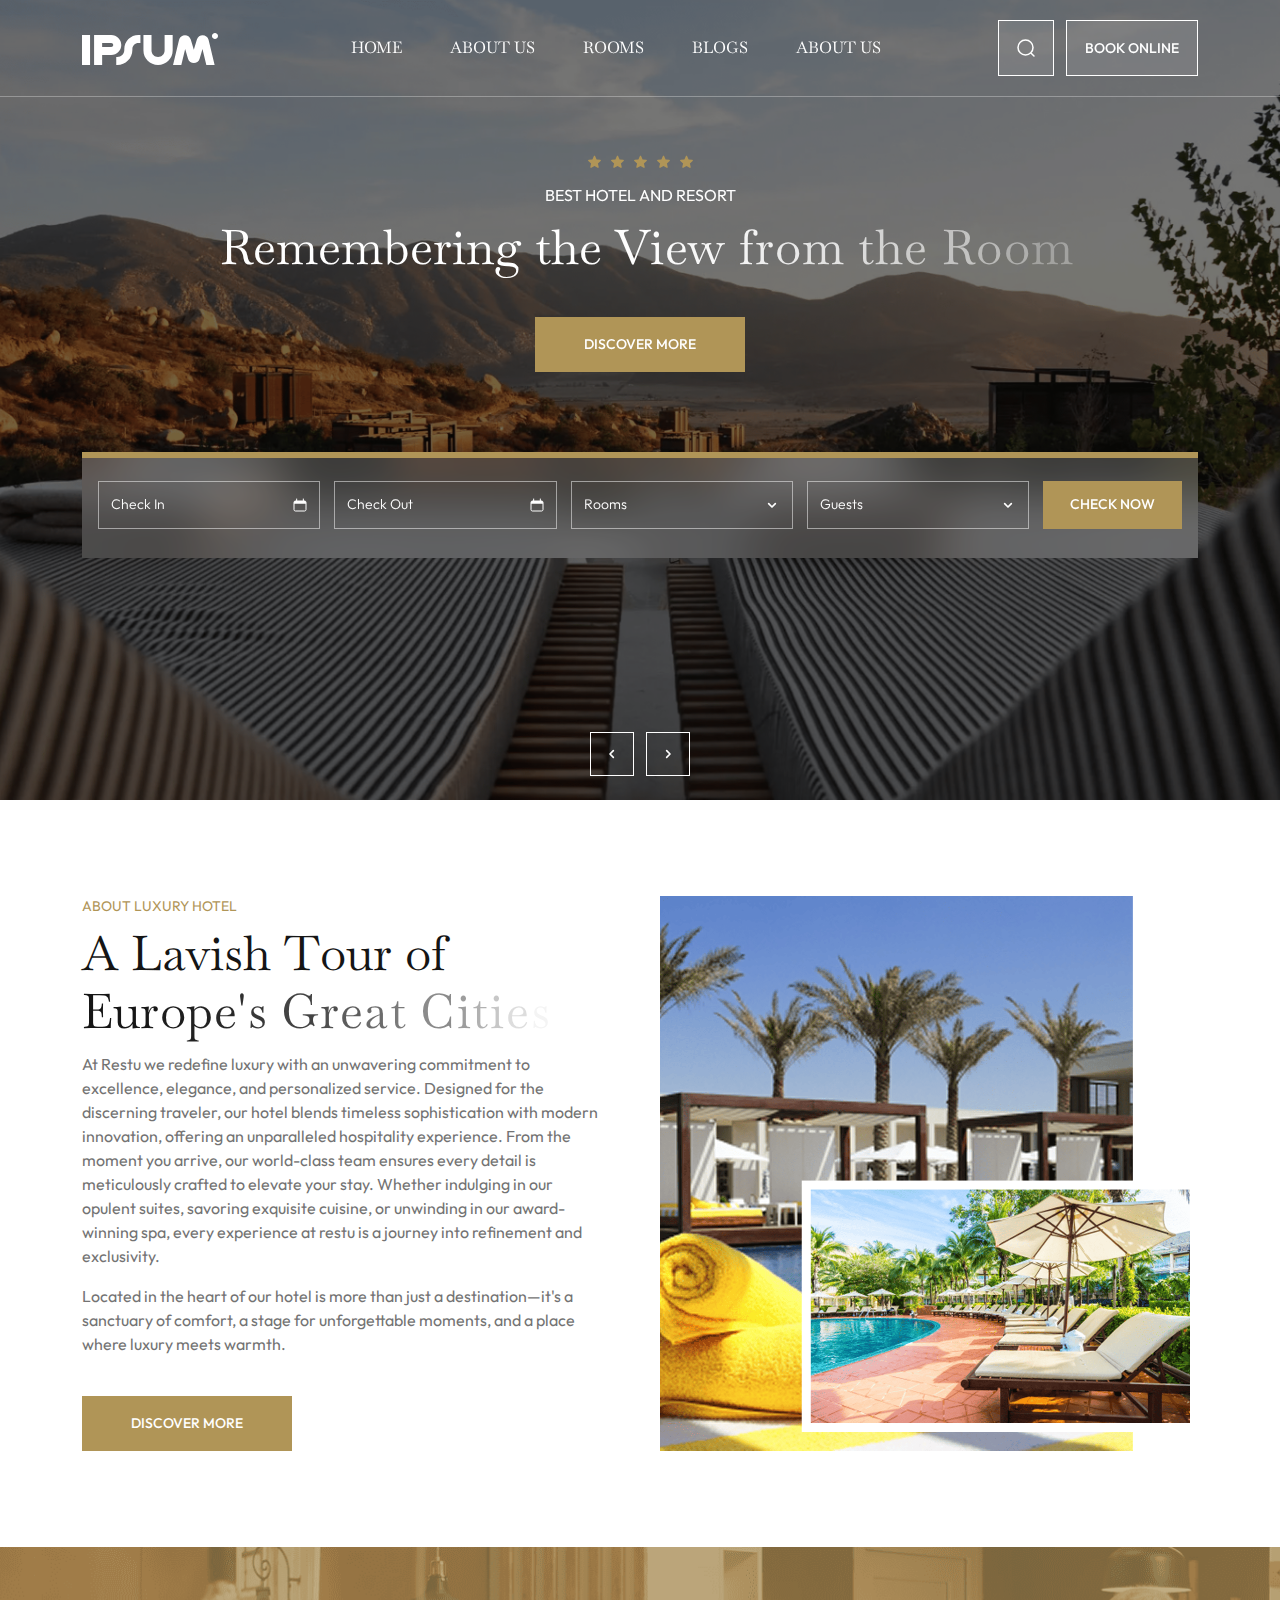
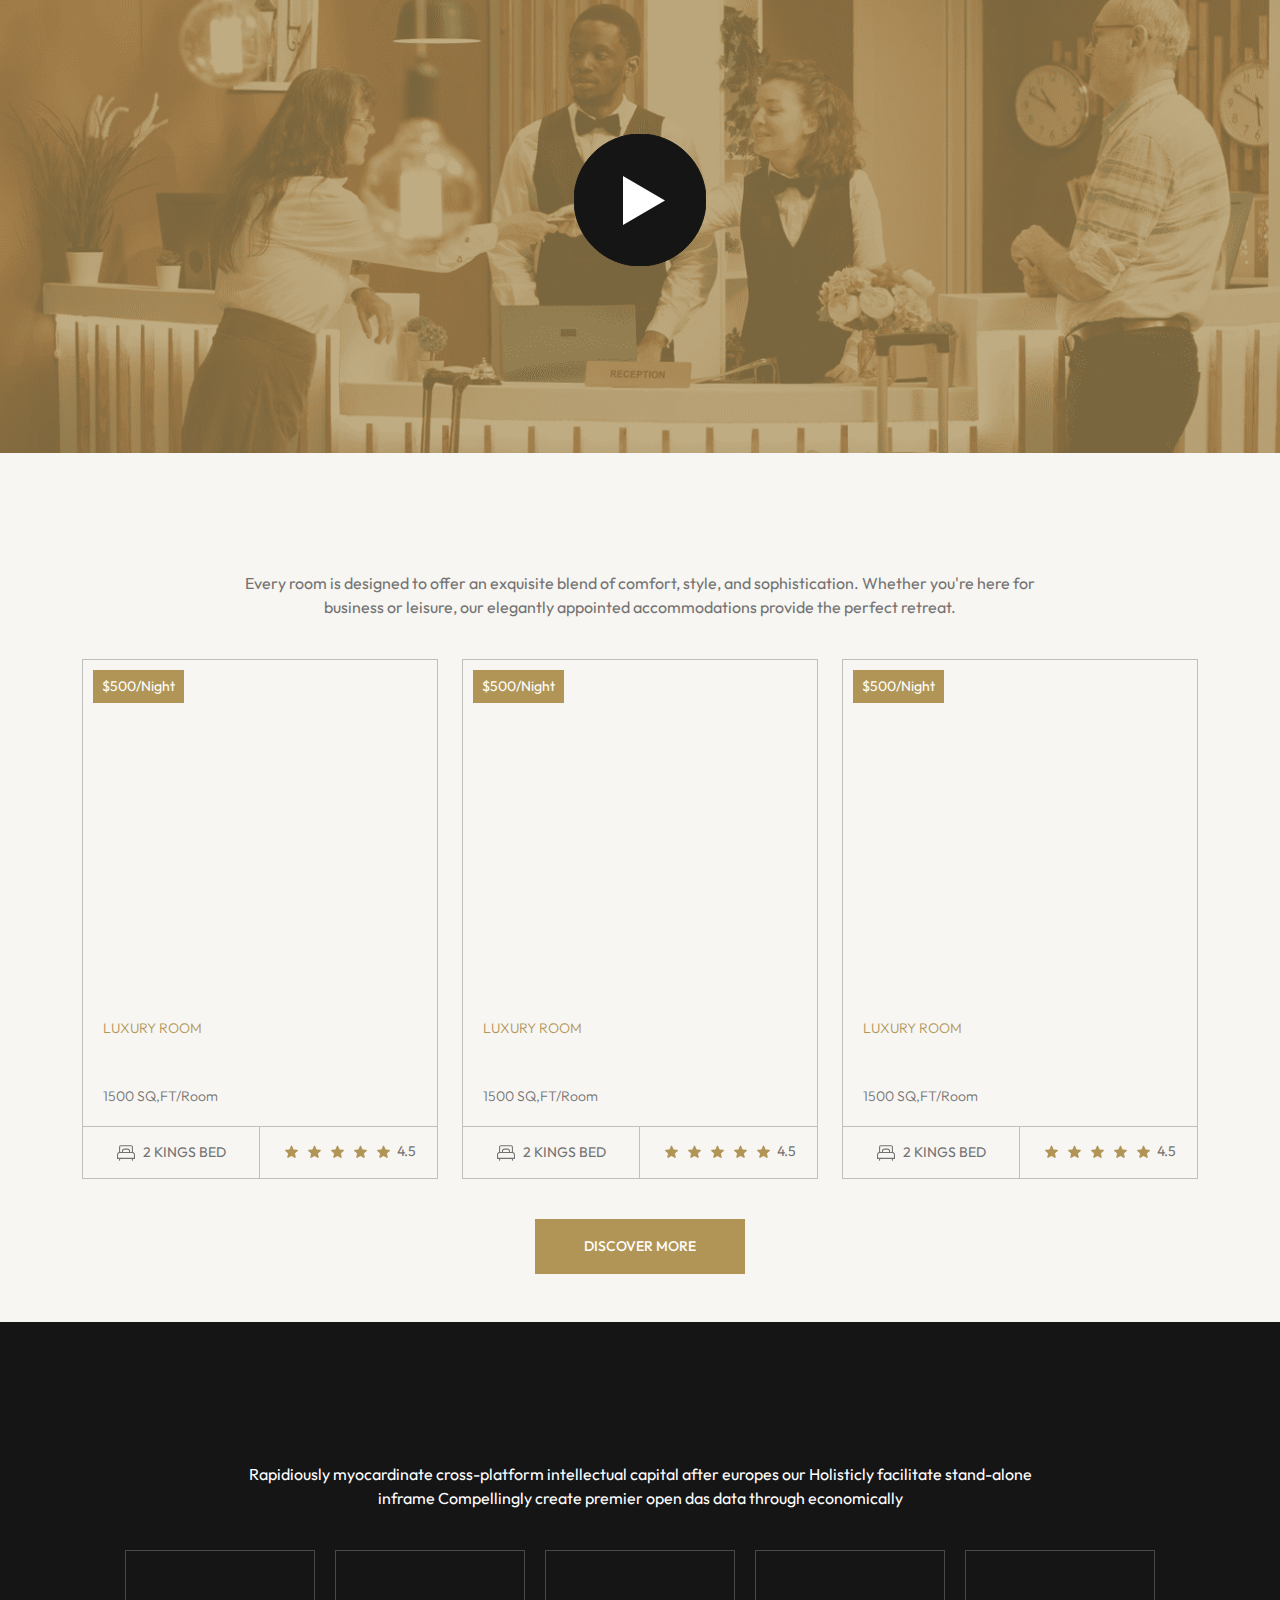
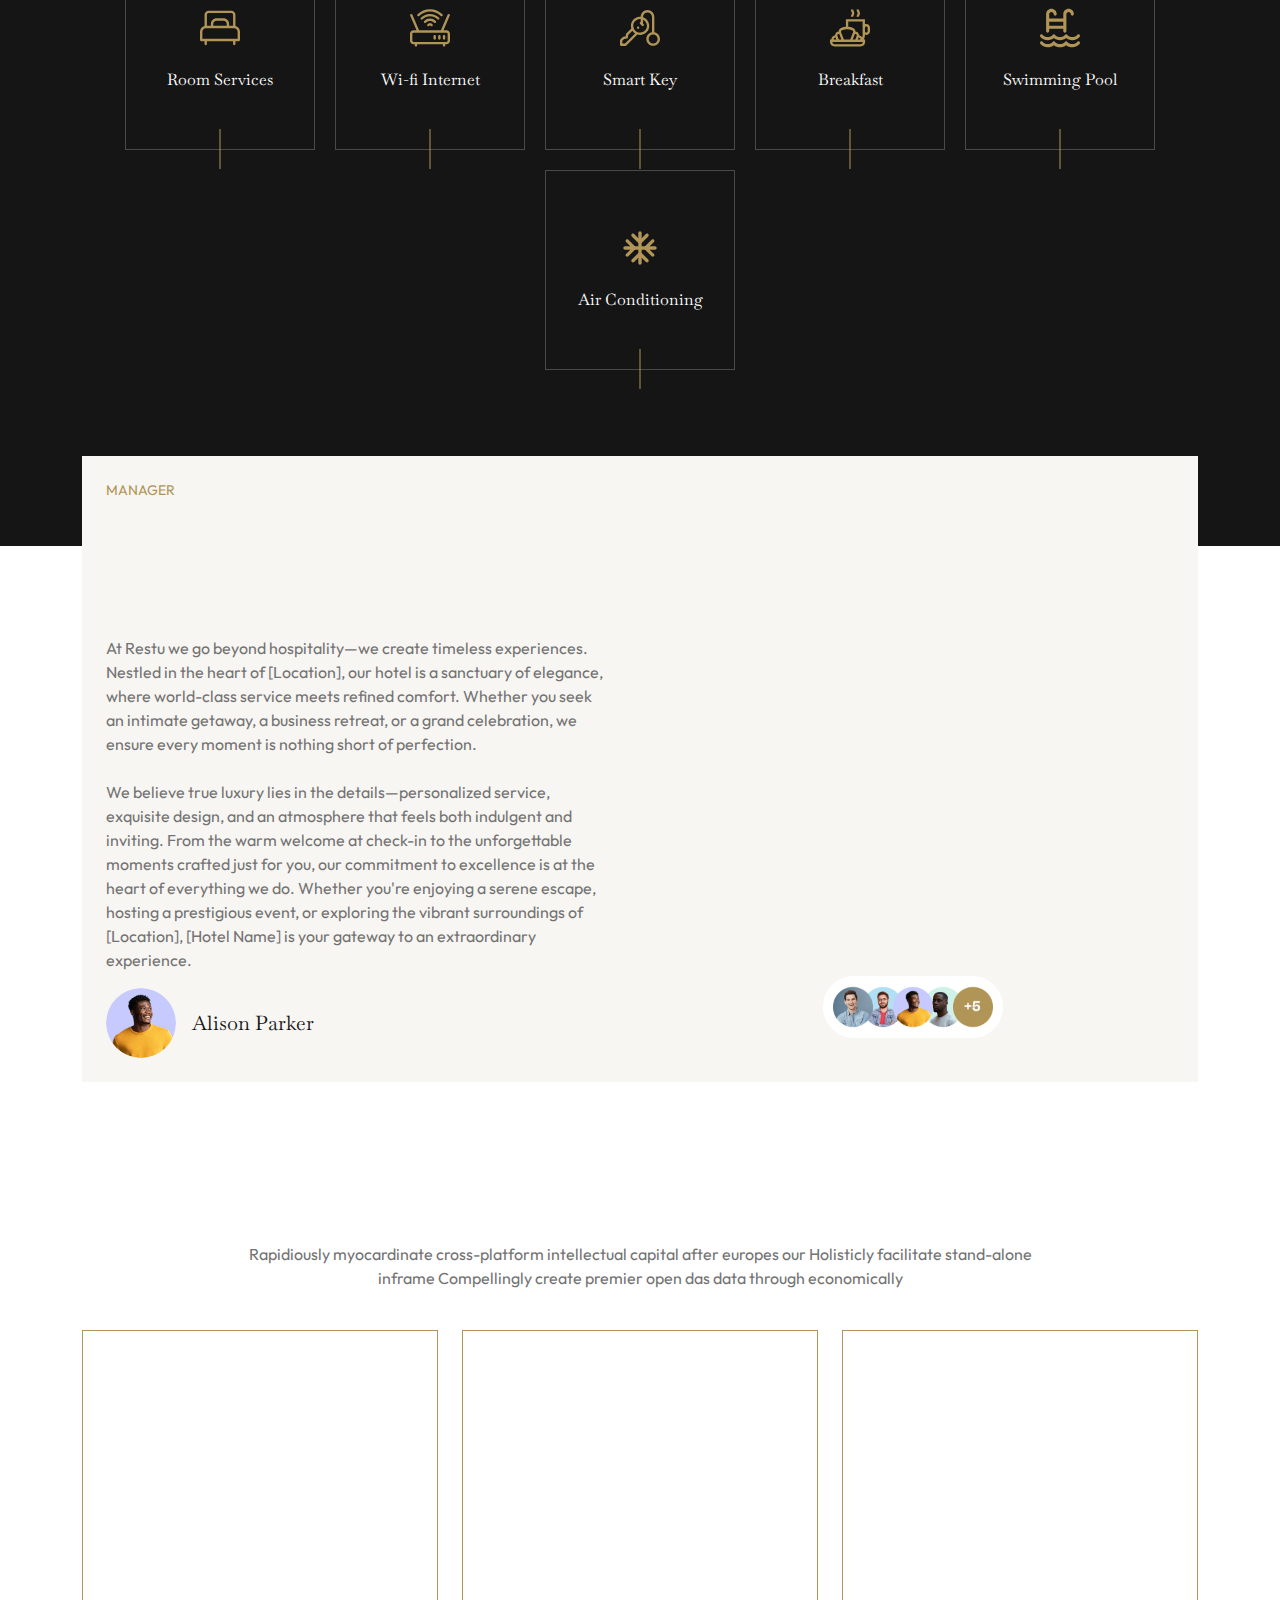
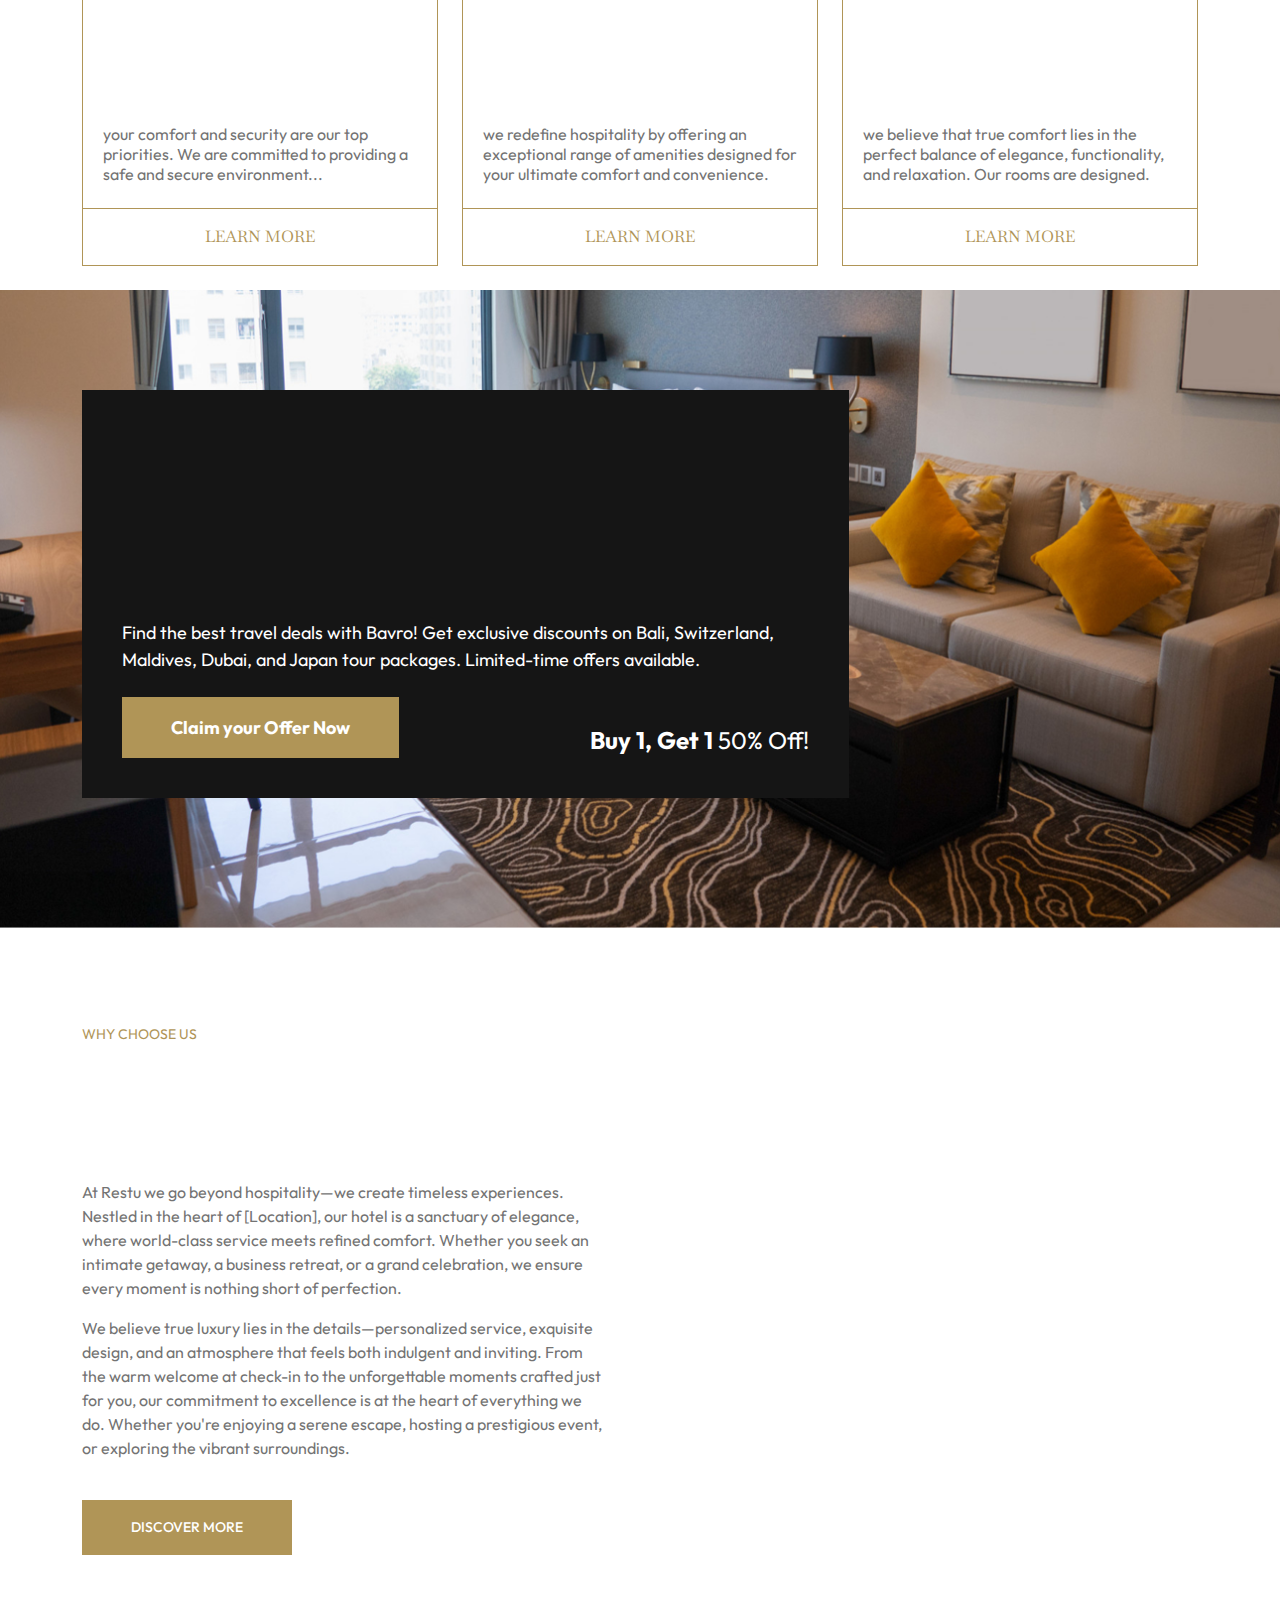
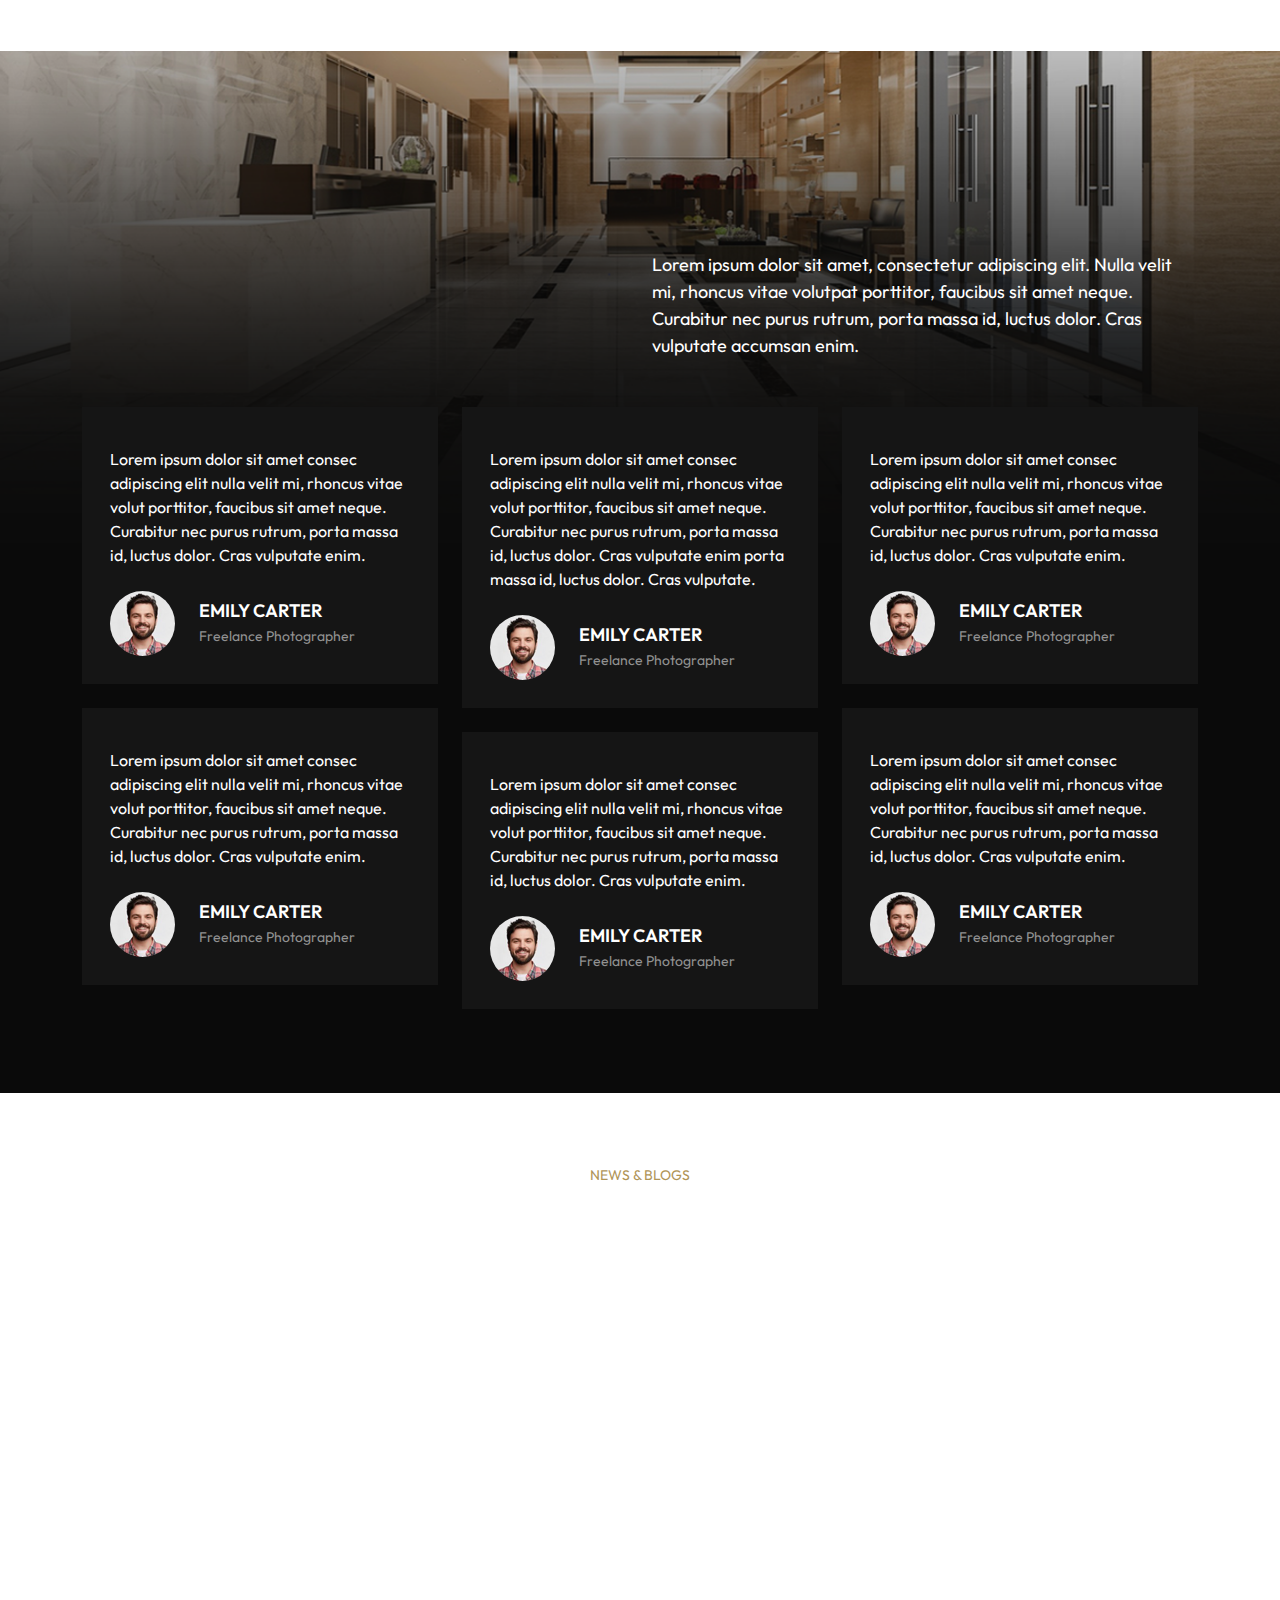
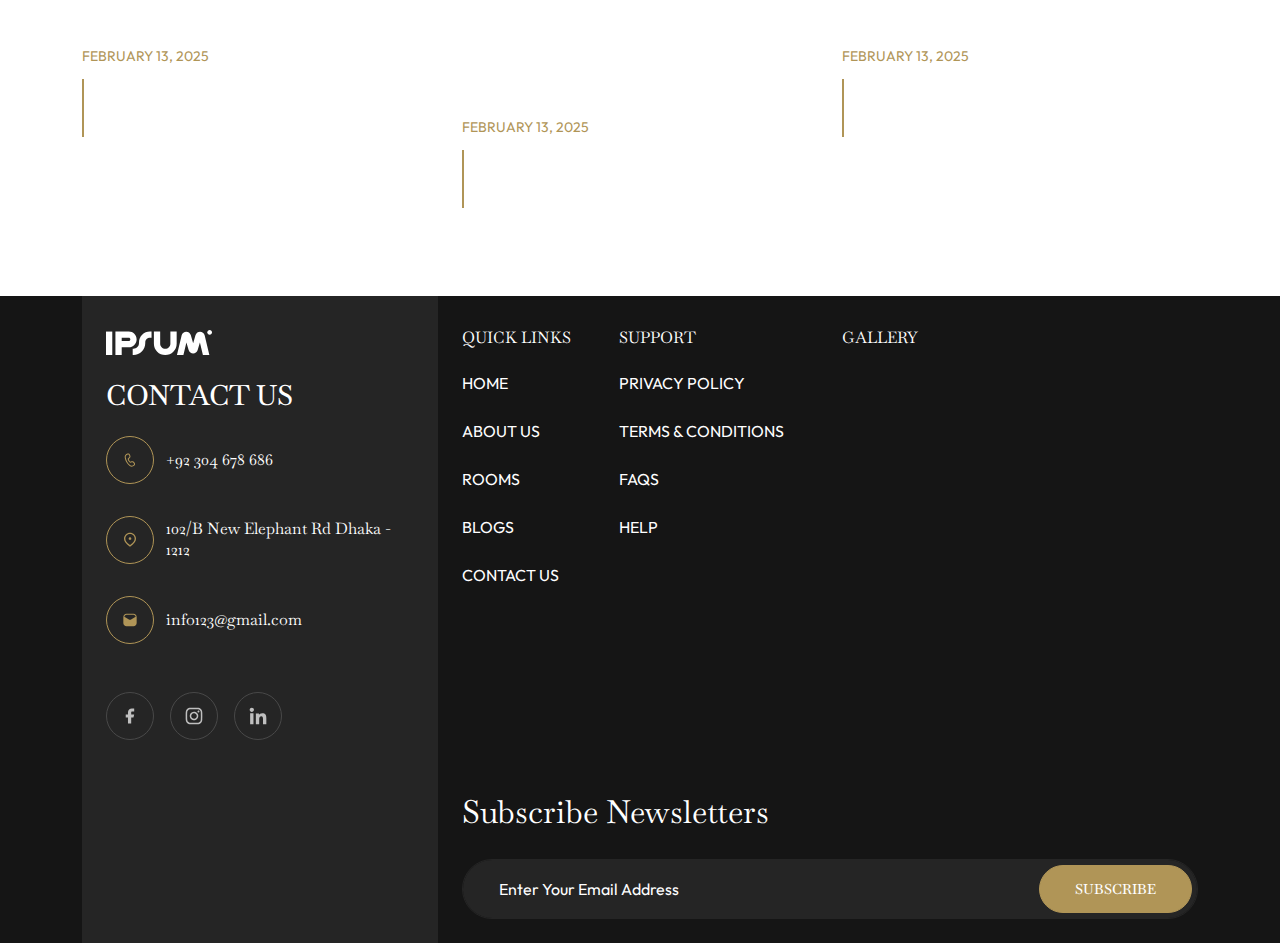
==== commit 2fe593d8: "Theme 2 & 3 Done." ====
--- a/index.html
+++ b/index.html
@@ -9,7 +9,7 @@
         <link rel="stylesheet" href="./assets/css/slick.min.css">
         <link rel="stylesheet" href="./assets/css/slick-theme.min.css">
         <link rel="stylesheet" href="./assets/css/jquery-ui.css">
-        <link rel="stylesheet" href="./assets/css/style.css?v=2">
+        <link rel="stylesheet" href="./assets/css/style.css?v=3">
     </head>
 
     <body class="theme-1">
@@ -1025,7 +1025,7 @@
         <script src="./assets/js/gsap.min.js"></script>
         <script src="./assets/js/ScrollTrigger.min.js"></script>
         <script src="./assets/js/SplitText.js"></script>
-        <script src="./assets/js/custom.js?v=2"></script>
+        <script src="./assets/js/custom.js?v=3"></script>
     </body>
 
 </html>--- a/assets/css/style.css
+++ b/assets/css/style.css
@@ -1,4 +1,5 @@
 @import url('https://fonts.googleapis.com/css2?family=Baskervville:ital@0;1&family=Outfit:wght@100..900&display=swap');
+@import url('https://fonts.googleapis.com/css2?family=Playfair+Display:ital,wght@0,400..900;1,400..900&display=swap');
 
 
 /* All Themes Styles */
@@ -83,6 +84,7 @@
 }
 
 .theme-1 .ft-btn-main {
+    font-weight: 500;
     transition: 0.5s ease-in-out !important;
     font-size: 14px;
     padding: 16px 48px;
@@ -106,6 +108,7 @@
 
 .theme-1 .ft-page-desc {
     font-size: 14px;
+    text-transform: uppercase;
     color: #B09557;
 }
 
@@ -887,7 +890,7 @@
 /* THEME 2 */
 /* ============================== */
 
-/* Theme 1 Styles */
+/* Theme 2 Styles */
 .theme-2 {
     font-family: "Outfit", sans-serif;
     color: #737373;
@@ -904,6 +907,7 @@
 }
 
 .theme-2 .ft-btn-main {
+    font-weight: 500;
     transition: 0.5s ease-in-out !important;
     font-size: 14px;
     padding: 16px 48px;
@@ -927,6 +931,7 @@
 
 .theme-2 .ft-page-desc {
     font-size: 14px;
+    text-transform: uppercase;
     color: #B09557;
 }
 
@@ -1035,6 +1040,11 @@
 /* Header Ends */
 
 /* Hero Section Starts */
+
+
+.theme-2 .ft-hero-cont .ft-page-title {
+    color: #ffffff;
+}
 
 .theme-2 .ft-header {
     display: flex;
@@ -1873,7 +1883,1009 @@
         width: 80px;
     }
 
-    .theme-2 .ft-sc-form-box{
+    .theme-2 .ft-sc-form-box {
         padding: 30px 20px;
     }
+}
+
+
+/* ============================== */
+/* THEME 3 */
+/* ============================== */
+
+/* Theme 3 Styles */
+.theme-3 {
+    font-family: "Outfit", sans-serif;
+    color: #737373;
+    background-color: #FFFFFF;
+    overflow-x: hidden;
+}
+
+.theme-3 .ft-outfit {
+    font-family: "Outfit", sans-serif;
+}
+
+.theme-3 .ft-baskervville {
+    font-family: "Baskervville", serif;
+}
+
+.theme-3 .ft-btn-main {
+    font-weight: 500;
+    transition: 0.5s ease-in-out !important;
+    font-size: 14px;
+    padding: 16px 48px;
+    border-radius: 0px;
+    color: #353929;
+    background-color: #FFDDBB;
+    border: 1px solid #FFDDBB !important;
+}
+
+.theme-3 .ft-fs-text,
+.theme-3 .ft-fc-text,
+.theme-3 .ft-db-text,
+.theme-3 .ft-db-off {
+    color: #ffffff;
+}
+
+.theme-3 .ft-btn-main:hover {
+    color: #ffffff;
+    background-color: #353929;
+}
+
+.theme-3 .ft-page-desc {
+    font-size: 14px;
+    text-transform: uppercase;
+    color: #738B69;
+}
+
+.theme-3 .ft-page-title {
+    font-size: 48px;
+    font-weight: 400;
+    color: #ffffff;
+    margin-bottom: 0;
+}
+
+.theme-3 .fpt-dark {
+    color: #151515;
+}
+
+.theme-3 .ft-text-dark {
+    color: #151515;
+}
+
+.theme-3 .ft-sec-grid .ft-page-title {
+    color: #151515;
+}
+
+/* Theme 1 Styles End */
+
+/* Header Starts */
+.theme-3 .ft-header {
+    position: relative;
+    background-image: url(../img/header-bg.png);
+    background-size: cover;
+    background-position: top center;
+}
+
+.theme-3 .ft-header .navbar {
+    position: relative;
+    z-index: 999;
+    background-color: transparent !important;
+    border-bottom: 1px solid rgba(255, 255, 255, 0.3);
+}
+
+.theme-3 .ft-search-box .form-control {
+    border: 1px solid #151515;
+    color: #ffffff;
+    background-color: #252525;
+}
+
+.theme-3 .ft-search-box .form-control::placeholder {
+    color: #ffffff;
+}
+
+.theme-3 .ft-search-box {
+    position: absolute;
+    top: 100%;
+    right: 10px;
+    display: none;
+    width: 250px;
+    background: #151515;
+    border: 1px solid #151515;
+    padding: 5px;
+    border-radius: 5px;
+    box-shadow: 0 4px 6px rgba(0, 0, 0, 0.1);
+}
+
+.theme-3 .ft-nav-btn {
+    background-color: rgba(255, 255, 255, 0.1) !important;
+    border: 1px solid #ffffff !important;
+    border-radius: 0px;
+    padding: 18px;
+    font-size: 14px;
+    font-weight: 500;
+    color: #ffffff !important;
+    line-height: 129%;
+    transition: 0.5s ease-in-out;
+}
+
+.theme-3 .ft-hb-text {
+    color: #ffffff;
+}
+
+.theme-3 .ft-nav-btn:hover {
+    border-color: #B09557 !important;
+    background-color: #B09557 !important;
+}
+
+.theme-3 .ft-header .nav-link {
+    padding: 8px 24px !important;
+    transition: 0.3s ease-in-out;
+    color: #ffffff;
+}
+
+.theme-3 .ft-header .nav-link:hover {
+    color: #B09557 !important;
+}
+
+.theme-3 .ft-header .navbar-toggler {
+    border-radius: 0;
+    border: 0 !important;
+    padding: 0 !important;
+    box-shadow: none !important;
+}
+
+.theme-3 .ft-header .navbar-toggler svg {
+    height: 24px;
+    width: 24px;
+}
+
+/* Header Ends */
+
+/* Hero Section Starts */
+
+.theme-3 .ft-header {
+    display: flex;
+    flex-direction: column;
+}
+
+.theme-3 .ft-hero-cont {
+    flex-grow: 1;
+}
+
+.theme-3 .ft-hero-box {
+    border-top: 6px solid #FFDDBB;
+    padding: 23px 16px 29px;
+    background-color: rgba(53, 57, 41, 1);
+    backdrop-filter: blur(22px);
+}
+
+.theme-3 .ft-hb-flex-1,
+.theme-3 .ft-hb-flex-2 {
+    gap: 14px;
+}
+
+.theme-3 .ft-hb-inp-cont {
+    flex-basis: 200px;
+    flex-grow: 1;
+    position: relative;
+}
+
+.theme-3 .ft-hb-inp {
+    border-radius: 0px !important;
+    font-size: 14px !important;
+    font-weight: 300;
+    padding: 12.5px 12px !important;
+    border: 1px solid rgba(255, 255, 255, 0.5) !important;
+    color: #ffffff !important;
+    background-color: transparent !important;
+}
+
+.theme-3 select.ft-hb-inp {
+    background-image: url(../img/chevron-down-white.svg);
+    background-size: 16px;
+}
+
+.theme-3 select.ft-hb-inp option {
+    background-color: #151515;
+}
+
+.theme-3 .ft-hb-inp::placeholder {
+    color: #ffffff;
+}
+
+.theme-3 .ft-hb-btn {
+    padding: 12.5px 26px !important;
+}
+
+.theme-3 .ft-hb-text-1 {
+    font-size: 28px;
+    color: #ffffff;
+    margin-bottom: 0;
+}
+
+.theme-3 .ft-hb-text-2 {
+    font-size: 16px;
+    color: #ffffff;
+    margin-bottom: 0;
+}
+
+.theme-3 .ft-hb-text-3 {
+    font-family: "Playfair Display", serif;
+    font-weight: 900;
+    line-height: 70%;
+    font-size: 122px;
+    color: #ffffff;
+    margin-bottom: 0;
+}
+
+
+.theme-3 .ft-hb-date-icon {
+    position: absolute;
+    right: 12px;
+    top: 50%;
+    transform: translateY(-50%);
+}
+
+.theme-3 .ft-si-cont img {
+    height: 800px;
+    width: 100%;
+    object-fit: cover;
+    object-position: center;
+}
+
+.theme-3 .ft-si-cont::after {
+    content: "";
+    position: absolute;
+    top: 0;
+    left: 0;
+    height: 100%;
+    width: 100%;
+}
+
+.theme-3 .ft-hero-carousel {
+    position: absolute;
+    top: 0;
+    left: 0;
+    width: 100%;
+}
+
+.theme-3 .ft-hc-arrows {
+    position: absolute;
+    bottom: 24px;
+    left: 50%;
+    transform: translateX(-50%);
+    z-index: 1;
+    display: flex;
+    align-items: center;
+    justify-content: center;
+    gap: 12px;
+}
+
+.theme-3 .ft-hc-arrows .slick-arrow::before {
+    content: unset;
+}
+
+.theme-3 .ft-hc-arrows .slick-arrow {
+    transform: unset;
+    height: 44px;
+    width: 44px;
+    border: 1px solid #ffffff;
+    position: static;
+    transition: 0.5s ease-in-out;
+    display: flex;
+    align-items: center;
+    flex-direction: column;
+    justify-content: center;
+}
+
+.theme-3 .ft-hc-arrows .slick-arrow path {
+    transition: 0.5s ease-in-out;
+}
+
+.theme-3 .ft-hc-arrows .slick-arrow:hover {
+    background-color: #ffffff;
+}
+
+.theme-3 .ft-hc-arrows .slick-arrow:hover path {
+    stroke: #B09557;
+}
+
+
+.theme-3 .ft-si-cont {
+    position: relative;
+}
+
+.theme-3 .ft-si-cont::after {
+    content: "";
+    position: absolute;
+    top: 0;
+    left: 0;
+    width: 100%;
+    height: 100%;
+    background-color: rgba(0, 0, 0, 0.54);
+    z-index: 1;
+}
+
+/* Hero Section Ends */
+
+/* Footer Starts */
+
+.theme-3 .ft-footer {
+    background-color: #151515;
+}
+
+.theme-3 .ft-footer-left {
+    background-color: #252525;
+    padding: 32px 24px;
+}
+
+.theme-3 .ft-fl-logo {
+    height: 25px;
+}
+
+.theme-3 .ft-fl-title {
+    color: #ffffff;
+    font-size: 28px;
+}
+
+.theme-3 .ft-footer-contact {
+    color: #ffffff;
+    line-height: 130%;
+}
+
+.theme-3 .ft-footer-gallery {
+    column-gap: 16px;
+    row-gap: 12px;
+}
+
+.theme-3 .ft-fg-cont {
+    flex-basis: 120px;
+    flex-grow: 1;
+}
+
+.theme-3 .ft-fg-img {
+    height: 130px;
+    width: 100%;
+    object-fit: cover;
+    object-position: center;
+}
+
+.theme-3 .ft-fb-title {
+    font-size: 32px;
+}
+
+.theme-3 .ft-fn-btn {
+    border-radius: 100px;
+    text-transform: uppercase;
+    position: absolute;
+    top: 50%;
+    right: 6px;
+    transform: translateY(-50%);
+    padding: 12.5px 35px !important;
+}
+
+.theme-3 .ft-fn-inp {
+    font-weight: 400 !important;
+    font-family: "Outfit", sans-serif;
+    background-color: #252525 !important;
+    font-size: 16px !important;
+    box-shadow: none !important;
+    border-radius: 100px !important;
+    border: 1px solid #252525 !important;
+    padding: 17px 160px 17px 36px !important;
+    color: #ffffff !important;
+}
+
+.theme-3 .ft-fn-inp::placeholder {
+    color: #ffffff !important;
+}
+
+.theme-3 .ft-footer-icon {
+    cursor: pointer;
+}
+
+.theme-3 .ft-footer-icon circle,
+.theme-3 .ft-footer-icon path {
+    transition: 0.5s ease-in-out;
+}
+
+
+.theme-3 .ft-footer-icon:hover circle {
+    stroke: #B09557;
+    fill: #B09557;
+}
+
+.theme-3 .ft-f-title {
+    color: #ffffff;
+    font-weight: 400;
+}
+
+.theme-3 .ft-footer-links a {
+    color: #ffffff;
+    cursor: pointer;
+    transition: 0.5s ease-in-out;
+}
+
+.theme-3 .ft-fb-title {
+    font-weight: 400;
+    color: #ffffff;
+    margin-bottom: 4px;
+}
+
+.theme-3 .ft-footer-links a:hover {
+    color: #B09557 !important;
+}
+
+.theme-3 .ft-footer-icon:hover path {
+    fill: #ffffff;
+}
+
+/* Footer Ends */
+
+/* Rooms Section Starts */
+
+.theme-3 .ft-sec-rooms {
+    background-color: #ffffff;
+}
+
+.theme-3 .ft-sec-rooms .ft-page-title {
+    color: #151515;
+}
+
+.theme-3 .ft-text-golden {
+    color: #B09557;
+}
+
+.theme-3 .ft-room-card {
+    border: 1px solid #BFBFBF;
+}
+
+.theme-3 .ft-rc-img-cont {
+    height: 340px;
+    width: 100%;
+}
+
+.theme-3 .ft-rc-img {
+    height: 100%;
+    width: 100%;
+    object-fit: cover;
+    object-position: center;
+}
+
+.theme-3 .ft-rc-room-name {
+    font-weight: 400;
+    line-height: 130%;
+    color: #151515;
+    margin-bottom: 0;
+}
+
+
+.theme-3 .ft-rc-room-name {
+    font-size: 24px;
+}
+
+.theme-3 .ft-rc-room-size {
+    font-size: 14px;
+}
+
+.theme-3 .ft-rc-text {
+    font-size: 14px;
+}
+
+.theme-3 .ft-rc-star {
+    height: 18px;
+}
+
+.theme-3 .ft-rc-bottom {
+    border-top: 1px solid #BFBFBF;
+}
+
+.theme-3 .ft-rc-bottom>div:first-child {
+    border-right: 1px solid #BFBFBF;
+}
+
+.theme-3 .ft-rc-price {
+    padding: 6px 9px;
+    font-size: 14px;
+    color: #353929;
+    background-color: #FFDDBB;
+    position: absolute;
+    top: 10px;
+    left: 10px;
+    z-index: 1;
+}
+
+/* Rooms Section Ends */
+
+/* Choose Section Starts */
+
+.theme-3 .ft-sec-choose {
+    background-color: #353929;
+}
+
+.theme-3 .ft-sec-choose .ft-page-title {
+    color: #ffffff;
+}
+
+.theme-3 .ft-sec-choose .ft-sc-text {
+    color: #ffffff;
+}
+
+.theme-3 .ft-scg-col {
+    gap: 24px;
+}
+
+.theme-3 .ft-scg-img {
+    width: 100%;
+    height: 100%;
+    object-fit: cover;
+}
+
+.theme-3 .ft-scg-cont {
+    flex-grow: 1;
+}
+
+/* Choose Section Ends */
+
+
+/* About Section Starts */
+
+.theme-3 .ft-sec-about .ft-page-title {
+    color: #151515;
+}
+
+.theme-3 .ft-sa-text-1 {
+    font-size: 32px;
+    line-height: 130%;
+    color: #151515;
+}
+
+.theme-3 .ft-sa-list-item {
+    gap: 12px;
+}
+
+.theme-3 .ft-sa-list {
+    gap: 20px;
+    color: #737373;
+    font-size: 16px;
+}
+
+/* About Section Ends */
+
+/* Tabs Section Starts */
+.theme-3 .nav-pills {
+    gap: 12px;
+    justify-content: space-between;
+}
+
+.theme-3 .nav-pills .nav-link {
+    padding: 12.5px 24px;
+    font-size: 14px;
+    font-weight: 14px;
+    background-color: #ffffff;
+    border-radius: 100px;
+    border: 1px solid #353929;
+    color: #353929;
+}
+
+.theme-3 .nav-pills .nav-link.active {
+    background-color: #353929;
+    color: #ffffff;
+}
+
+.theme-3 .ft-sec-tabs .ft-page-title {
+    color: #151515;
+}
+
+.theme-3 .ft-st-tab-img {
+    border-radius: 32px;
+}
+
+.theme-3 .tab-pane .ft-page-title {
+    display: flex;
+    align-items: center;
+    gap: 16px;
+    flex-wrap: wrap;
+}
+
+/* Tabs Section Ends */
+
+/* Blogs Section Starts */
+
+.theme-3 .ft-page-title {
+    color: #151515;
+}
+
+.theme-3 .ft-hp-img {
+    width: 100%;
+    aspect-ratio: 40/28;
+    border-radius: 30px;
+    object-fit: cover;
+}
+
+.theme-3 .ft-hp-line {
+    width: 3px;
+    background-color: #B09557;
+}
+
+.theme-3 .ft-home-post:nth-child(2) .ft-hp-img {
+    aspect-ratio: 40/36;
+}
+
+.theme-3 .ft-hp-title {
+    overflow-x: hidden;
+    color: #151515;
+    font-size: 24px;
+}
+
+/* Blogs Section Ends */
+
+/* Discounts Section Starts */
+
+.theme-3 .ft-sec-discount .ft-page-title {
+    color: #ffffff;
+}
+
+.theme-3 .ft-sec-discount {
+    background-image: url(../img/t3-discounts-bg.png);
+    background-size: cover;
+    background-position: center;
+    padding: 100px 0 130px;
+}
+
+.theme-3 .ft-discount-box {
+    border-radius: 30px;
+    background-color: #353929;
+    padding: 40px;
+    max-width: 767px;
+}
+
+.theme-3 .ft-db-text {
+    font-size: 18px;
+}
+
+.theme-3 .ft-db-off {
+    font-size: 24px;
+}
+
+.theme-3 .ft-db-btn {
+    font-size: 18px;
+    font-weight: 700;
+}
+
+/* Discount Section Ends */
+
+/* Contact Section Starts */
+
+.theme-3 .ft-sec-contact .ft-page-title {
+    color: #151515;
+}
+.theme-3 .ft-sec-contact{
+    background-color: #E4E4E4;
+}
+.theme-3 .ft-sc-box-1 {
+    background-color: #F4F4F4;
+    border-radius: 60px;
+}
+
+.theme-3 .ft-scb-contacts {
+    gap: 20px;
+}
+
+.theme-3 .ft-scb-contact {
+    gap: 20px;
+}
+
+.theme-3 .ft-scb-border {
+    height: 1px;
+    background-color: rgba(176, 149, 87, 0.25);
+}
+
+.theme-3 .ft-scbc-label,
+.theme-3 .ft-scbc-value {
+    line-height: 130%;
+}
+
+
+.theme-3 .ft-scbc-label {
+    font-size: 16px;
+    color: #777777;
+}
+
+.theme-3 .ft-scb-icon {
+    border: 1px solid transparent;
+    border-radius: 100px;
+    transition: 0.5s ease-in-out;
+}
+
+
+.theme-3 .ft-scb-contact:hover .ft-scb-icon {
+    border: 1px solid #151515;
+}
+
+.theme-3 .ft-scbc-value {
+    font-size: 22px;
+    color: #272727;
+    font-weight: 500;
+    text-decoration: none;
+}
+
+.theme-3 .ft-sc-form-box .ft-page-title {
+    color: #ffffff;
+}
+
+.theme-3 .ft-sc-form-box {
+    padding: 52px 48px;
+    background-color: #35392A;
+    border-radius: 30px;
+}
+
+.theme-3 .ft-sc-inp {
+    color: #ffffff;
+    background-color: transparent;
+    border: 1px solid rgba(255, 255, 255, 0.10);
+    box-shadow: none !important;
+    font-size: 14px;
+    padding: 9px 20px;
+    border-radius: 0 !important;
+}
+
+.theme-3 .ft-sc-inp::placeholder {
+    color: rgba(255, 255, 255, 0.20);
+}
+
+.theme-3 .ft-sc-form-box .ft-sc-btn {
+    width: 100%;
+}
+
+/* Contact Section Ends */
+
+/* Video Section Starts */
+.theme-3 .ft-video {
+    width: 100%;
+    height: 500px;
+}
+
+.theme-3 .ft-vid-thumb {
+    position: absolute;
+    left: 0;
+    top: 0;
+    width: 100%;
+    height: 100%;
+    z-index: 1;
+}
+
+.theme-3 .ft-vid-play {
+    cursor: pointer;
+    position: absolute;
+    left: 50%;
+    top: 50%;
+    transform: translate(-50%, -50%);
+    z-index: 1;
+    height: 132px;
+    width: 132px;
+}
+
+.theme-3 .ft-vid-play circle {
+    transition: 0.5s ease-in-out;
+    stroke: #151515;
+}
+
+.theme-3 .ft-vid-play:hover circle {
+    fill: #B09557;
+}
+
+.theme-3 .ft-vid-poster {
+    object-fit: cover;
+    object-position: top center;
+    height: 100%;
+}
+
+
+/* Video Section Ends */
+
+/* Reviews Section Starts */
+.theme-3 .ft-sec-reviews {
+    background-color: #353929;
+}
+.theme-3 .ft-sec-reviews .ft-page-title{
+    color: #ffffff;
+}
+
+
+.theme-3 .ft-sr-text-1{
+    color: #ffffff;
+}
+
+.theme-3 .ft-sr-stars{
+    gap: 6px;
+}
+
+.theme-3 .ft-sr-rating{
+    font-size: 60px;
+    line-height: 100%;
+    color: #FFDDBB;
+    font-family: "Playfair Display", serif;
+}
+
+.theme-3 .ft-sr-small{
+    font-size: 14px;
+    font-weight: 300;
+    color: #FFDDBB;
+}
+
+.theme-3 .ft-sr-review-box{
+    padding: 22px;
+    background-color: #ffffff;
+    border-radius: 22px;
+}
+
+.theme-3 .ft-srb-text-1{
+    font-size: 20px;
+    color: #151515;
+}
+
+.theme-3 .ft-srb-text-2{
+    font-size: 16px;
+    line-height: 190%;
+    color: #737373;
+}
+.theme-3 .ft-sr-reviews{
+    max-height: 700px;
+    overflow: hidden;
+}
+
+.theme-3 .ft-srr-cont{
+    padding-bottom: 16px;
+}
+
+.theme-3 .ft-sr-reviews .slick-list{
+    height: 100% !important;
+}
+/* Reviews Section Ends */
+
+
+@media (max-width: 1200px) {
+    .theme-3 .ft-grid-parent {
+        height: 575px;
+    }
+}
+
+@media (max-width: 992px) {
+
+    .theme-3 .ft-scg-img {
+        aspect-ratio: 1/1;
+        height: auto;
+    }
+
+    .theme-3 .ft-hb-text-3 {
+        font-size: 90px;
+    }
+
+    .theme-3 .ft-grid-parent {
+        transform: unset;
+        height: auto;
+        grid-template-columns: repeat(2, 1fr);
+        /* Change to 2 columns */
+    }
+
+
+    .theme-3 .ft-gp-div5 {
+        grid-column-start: 2;
+        grid-row-start: 1;
+        grid-row: span 2;
+    }
+
+    .theme-3 .ft-gp-div6,
+    .theme-3 .ft-gp-div7 {
+        grid-column: span 1;
+        grid-row: span 2;
+        grid-column-start: auto;
+    }
+
+    .theme-3 .ft-gp-div7 {
+        grid-column-start: 2;
+    }
+
+    .theme-3 .ft-gp-div8,
+    .theme-3 .ft-gp-div9 {
+        grid-column: span 1;
+        grid-row: span 2;
+        grid-column-start: auto;
+    }
+
+    .theme-3 .ft-gp-div9 {
+        grid-column-start: 2;
+    }
+
+    .theme-3 .ft-header .navbar-nav {
+        padding: 20px 0;
+    }
+
+    .theme-3 .ft-header .nav-link {
+        padding: 8px 0 !important;
+    }
+
+    .theme-3 .ft-header .navbar-collapse {
+        position: absolute;
+        top: 85px;
+        left: 50%;
+        width: 100%;
+        background-color: rgba(0, 0, 0, 0.9);
+        transform: translateX(-50%);
+        border-bottom: 5px solid #B09557;
+    }
+
+    .theme-3 .ft-search-box {
+        right: unset;
+        left: 0;
+    }
+
+    .theme-3 .ft-hp-img {
+        aspect-ratio: 40/28 !important;
+    }
+
+    .theme-3 .ft-sc-info-box {
+        border-radius: 20px 20px 0 0;
+    }
+
+    .theme-3 .ft-sc-ib-inner {
+        border-radius: 20px 20px 0 0;
+    }
+}
+
+@media (max-width: 768px) {
+
+    .theme-3 .ft-hb-text-3 {
+        font-size: 65px;
+    }
+
+    .theme-1 .ft-page-title,
+    .theme-2 .ft-page-title,
+    .theme-3 .ft-page-title,
+    .theme-4 .ft-page-title,
+    .theme-5 .ft-page-title {
+        font-size: 38px;
+    }
+
+    .theme-3 .tab-pane .ft-page-title {
+        gap: 12px;
+    }
+}
+
+@media (max-width: 576px) {
+
+    .theme-3 .ft-hb-text-3 {
+        font-size: 48px;
+    }
+
+    .theme-1 .ft-page-title,
+    .theme-2 .ft-page-title,
+    .theme-3 .ft-page-title,
+    .theme-4 .ft-page-title,
+    .theme-5 .ft-page-title {
+        font-size: 32px;
+    }
+
+    .theme-3 .ft-si-cont img {
+        height: 980px;
+    }
+
+    .theme-3 .ft-discount-box {
+        padding: 32px 24px;
+    }
+
+    .theme-3 .ft-video {
+        height: 300px;
+    }
+
+    .theme-3 .ft-vid-play {
+        height: 80px;
+        width: 80px;
+    }
+
+    .theme-3 .ft-sc-form-box {
+        padding: 30px 20px;
+    }
 }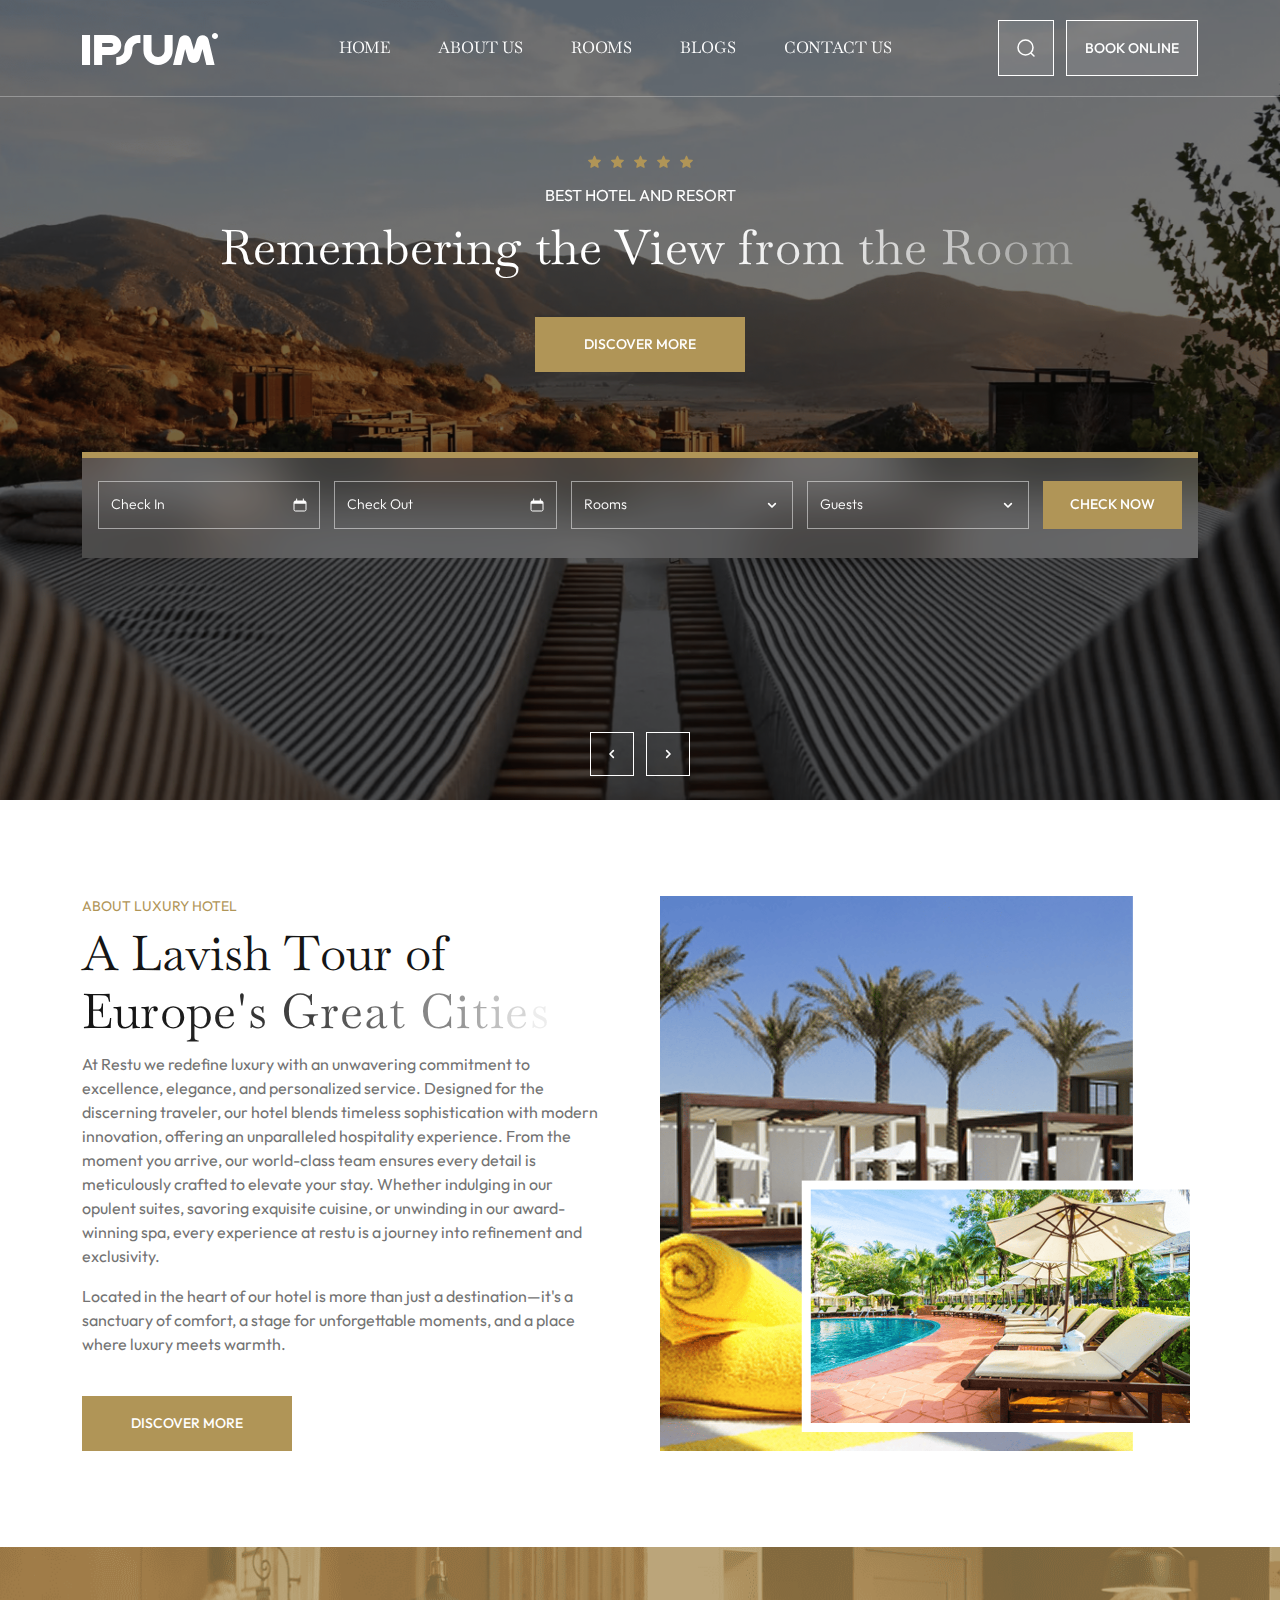
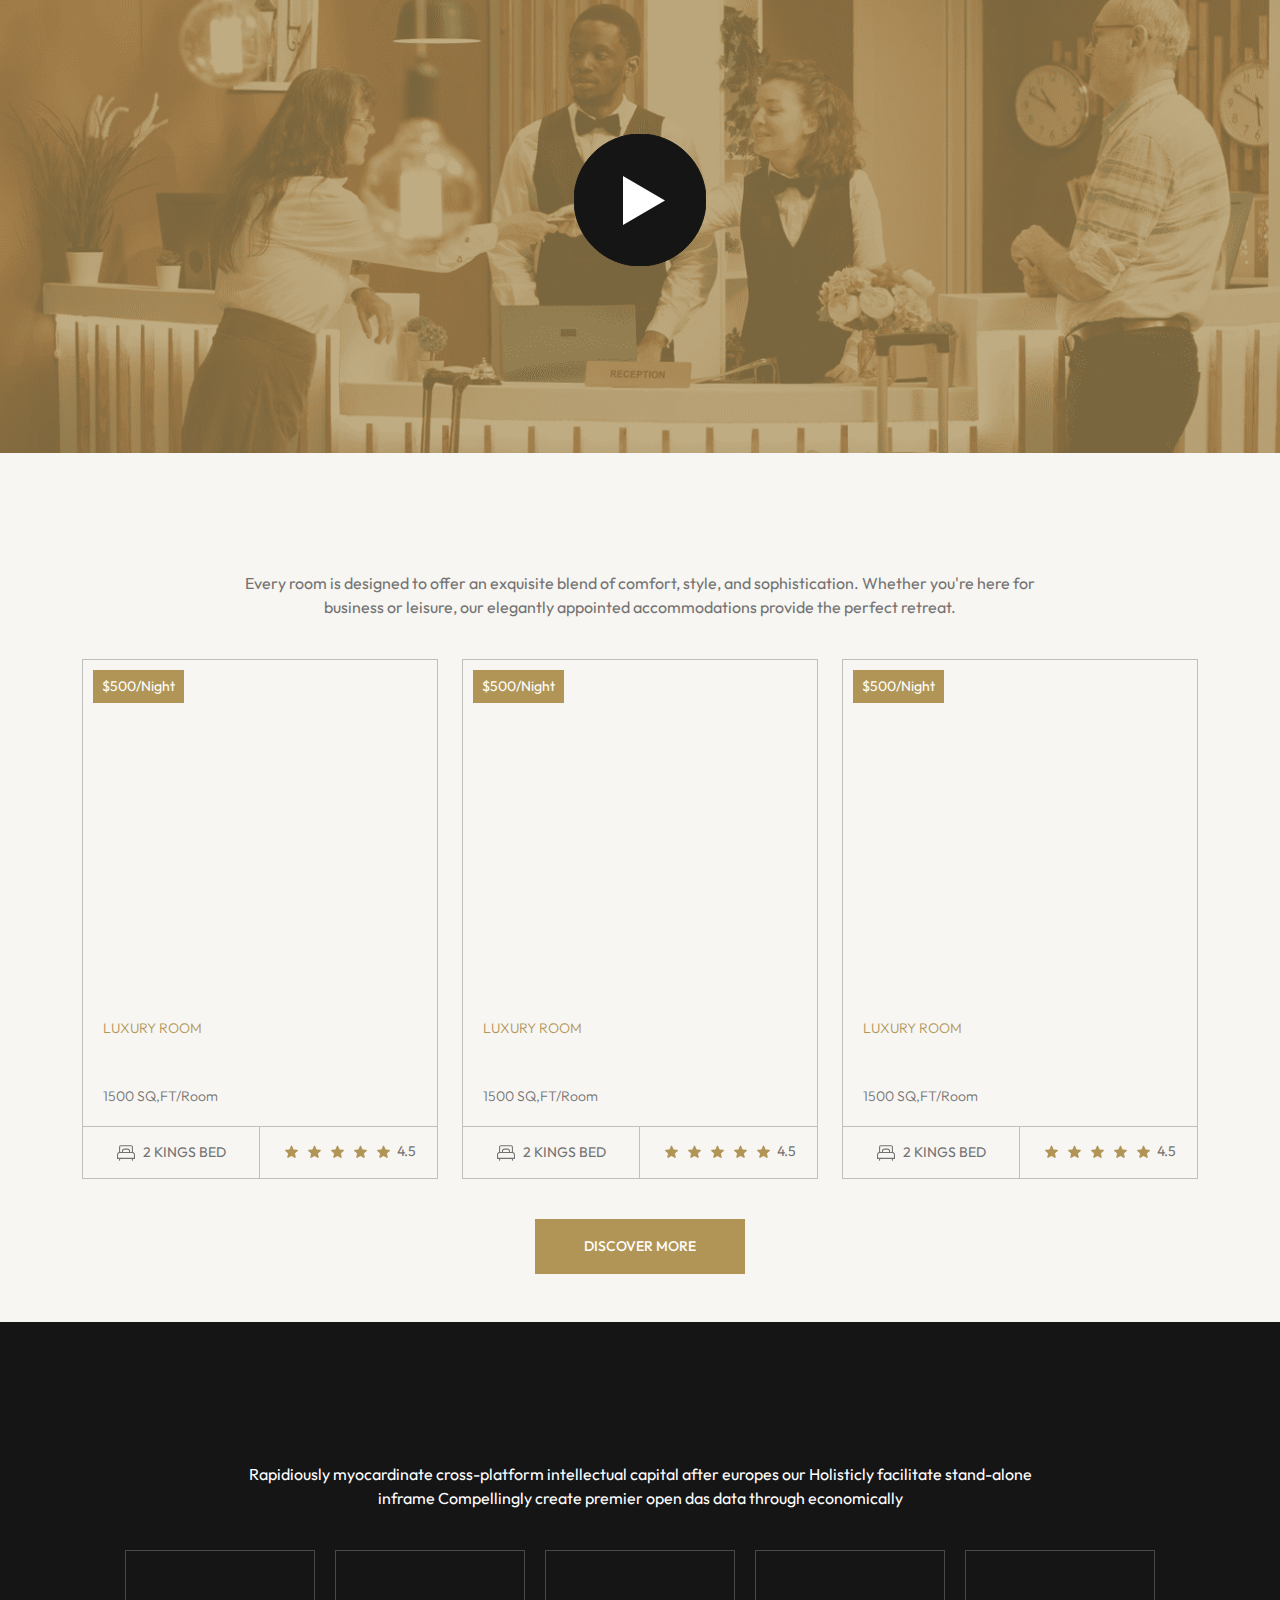
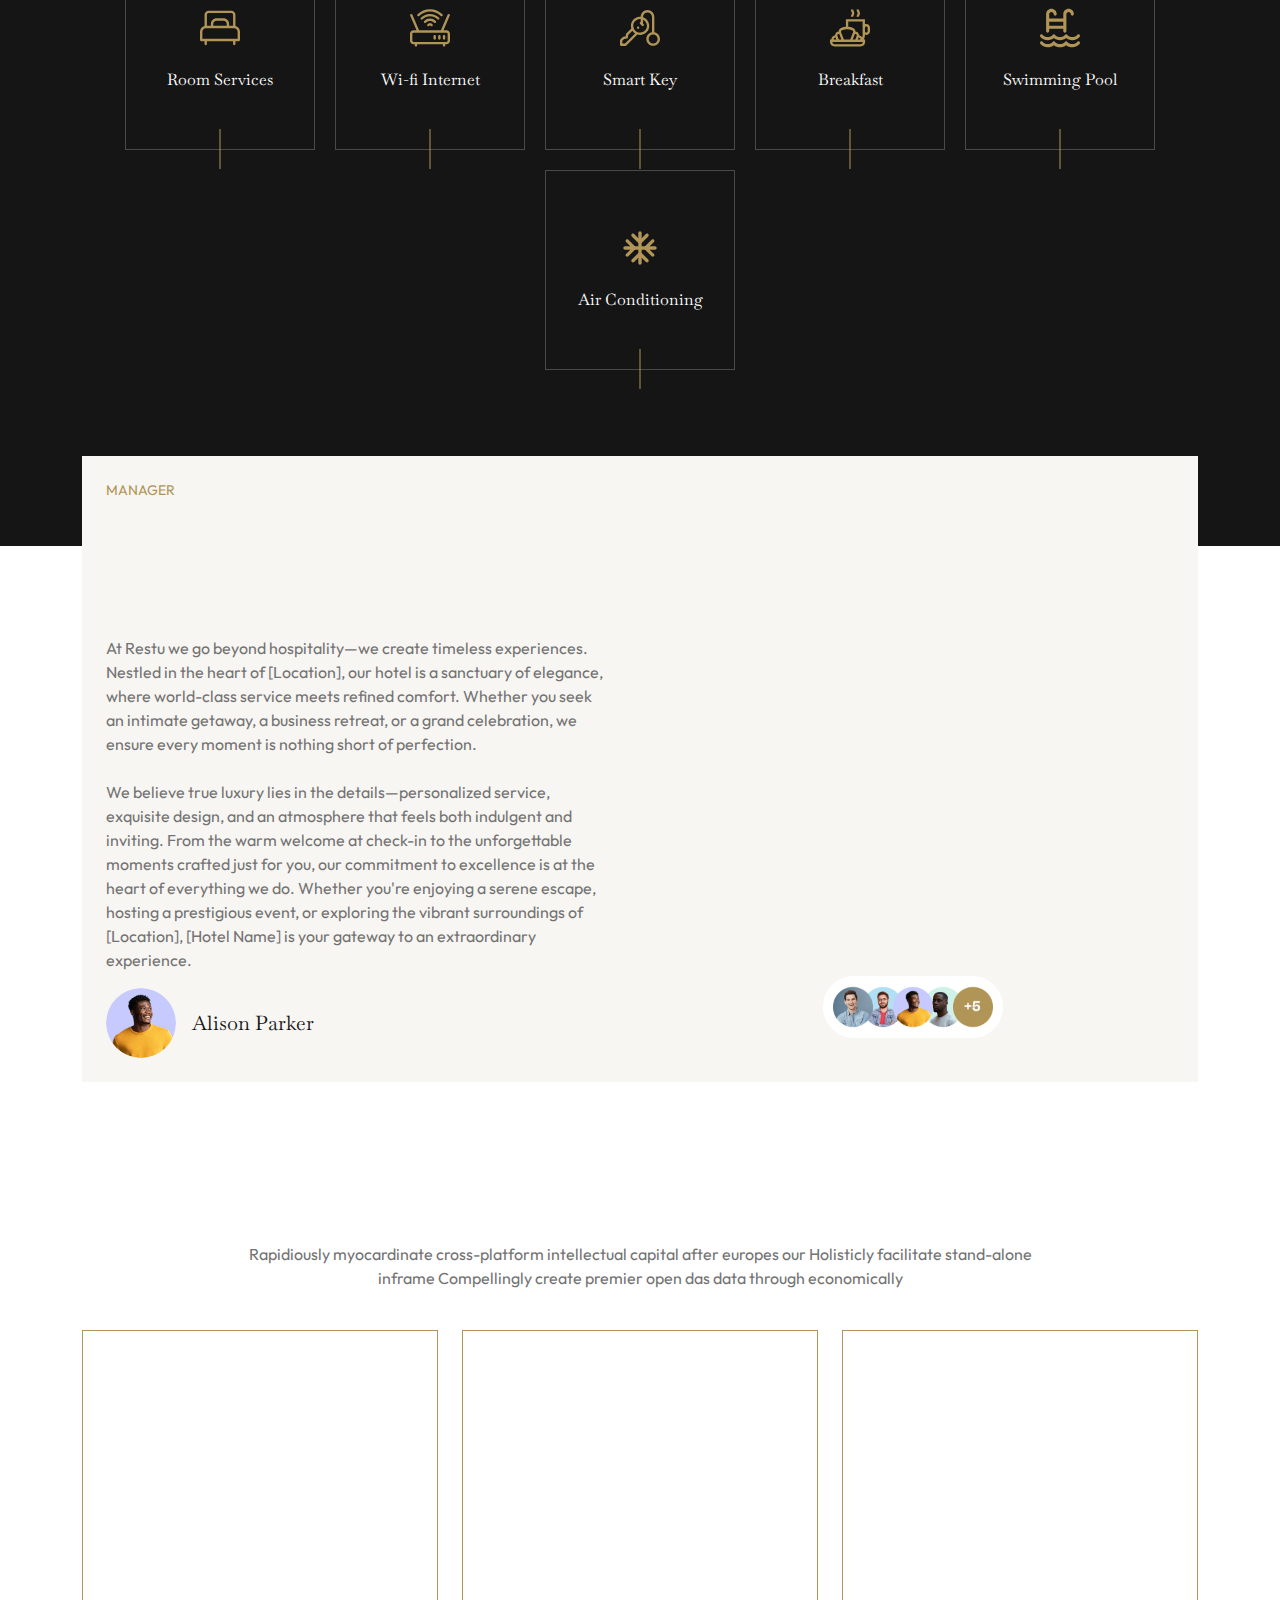
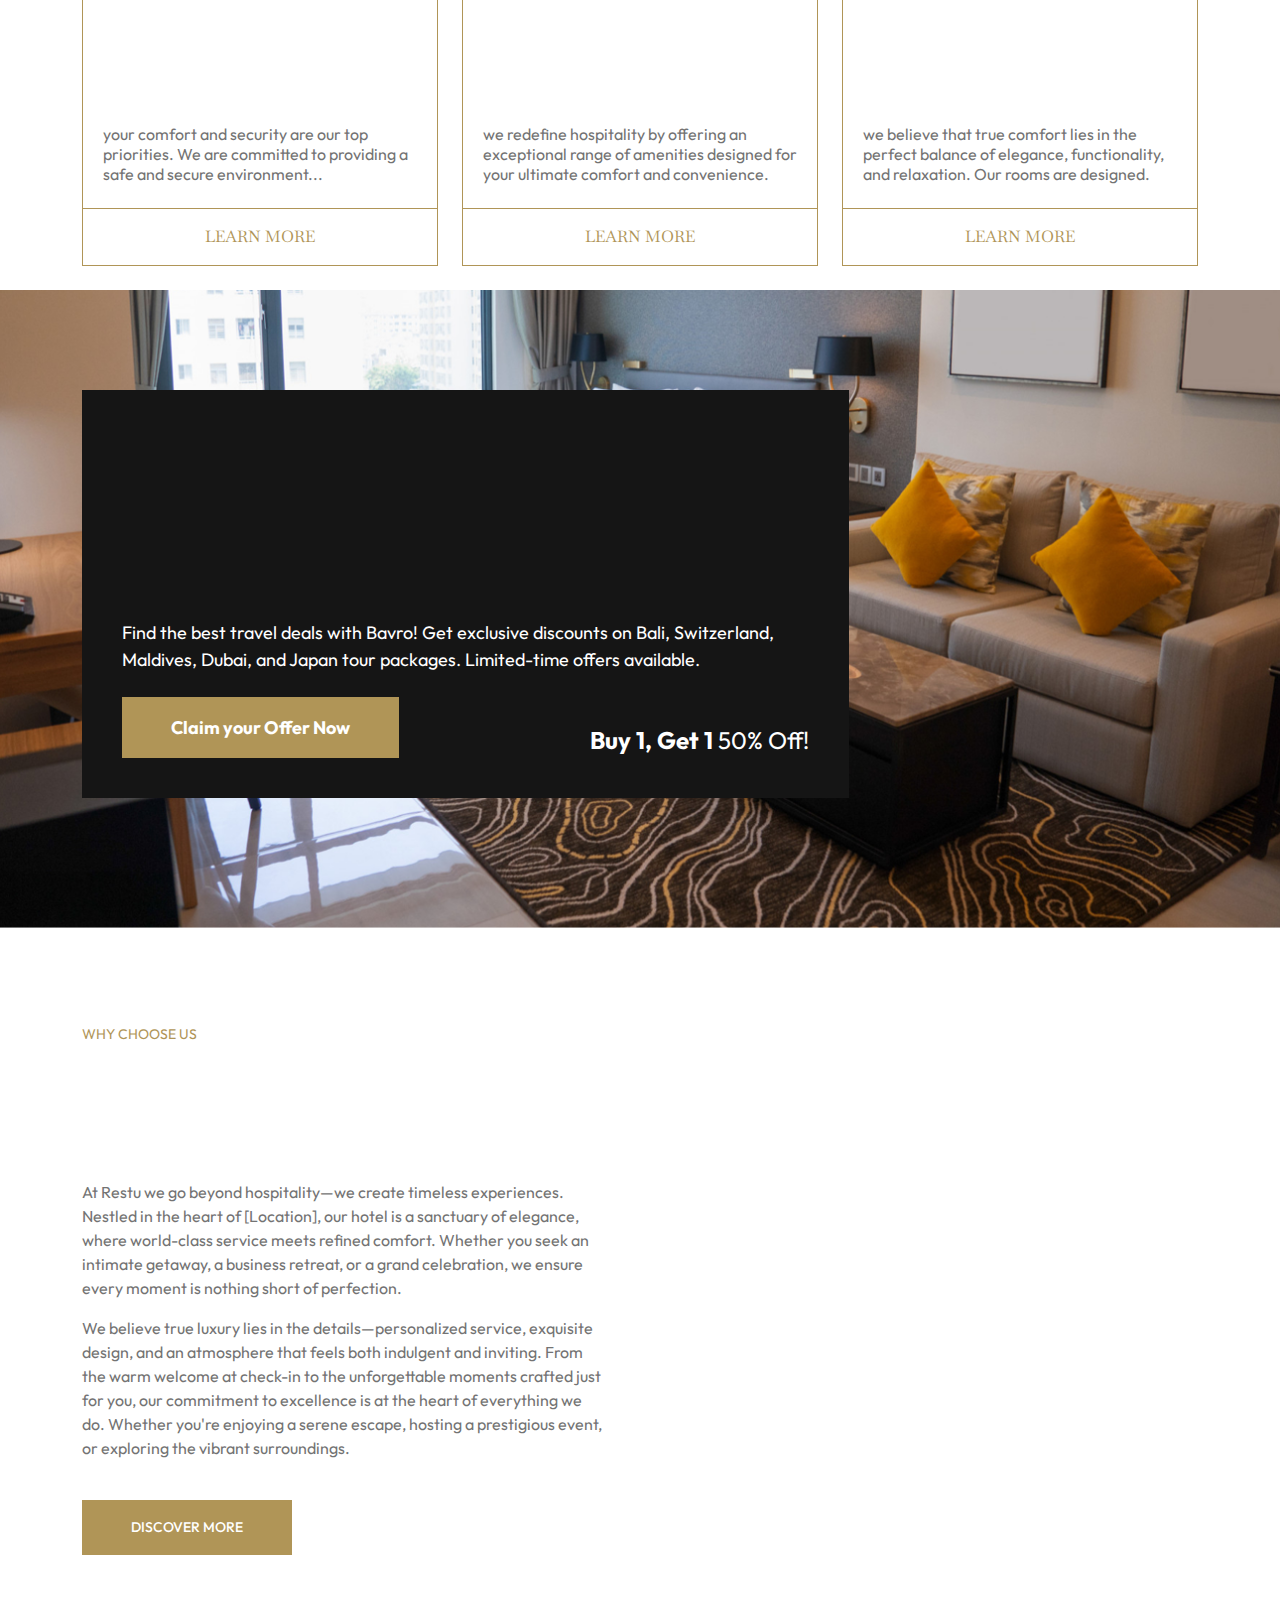
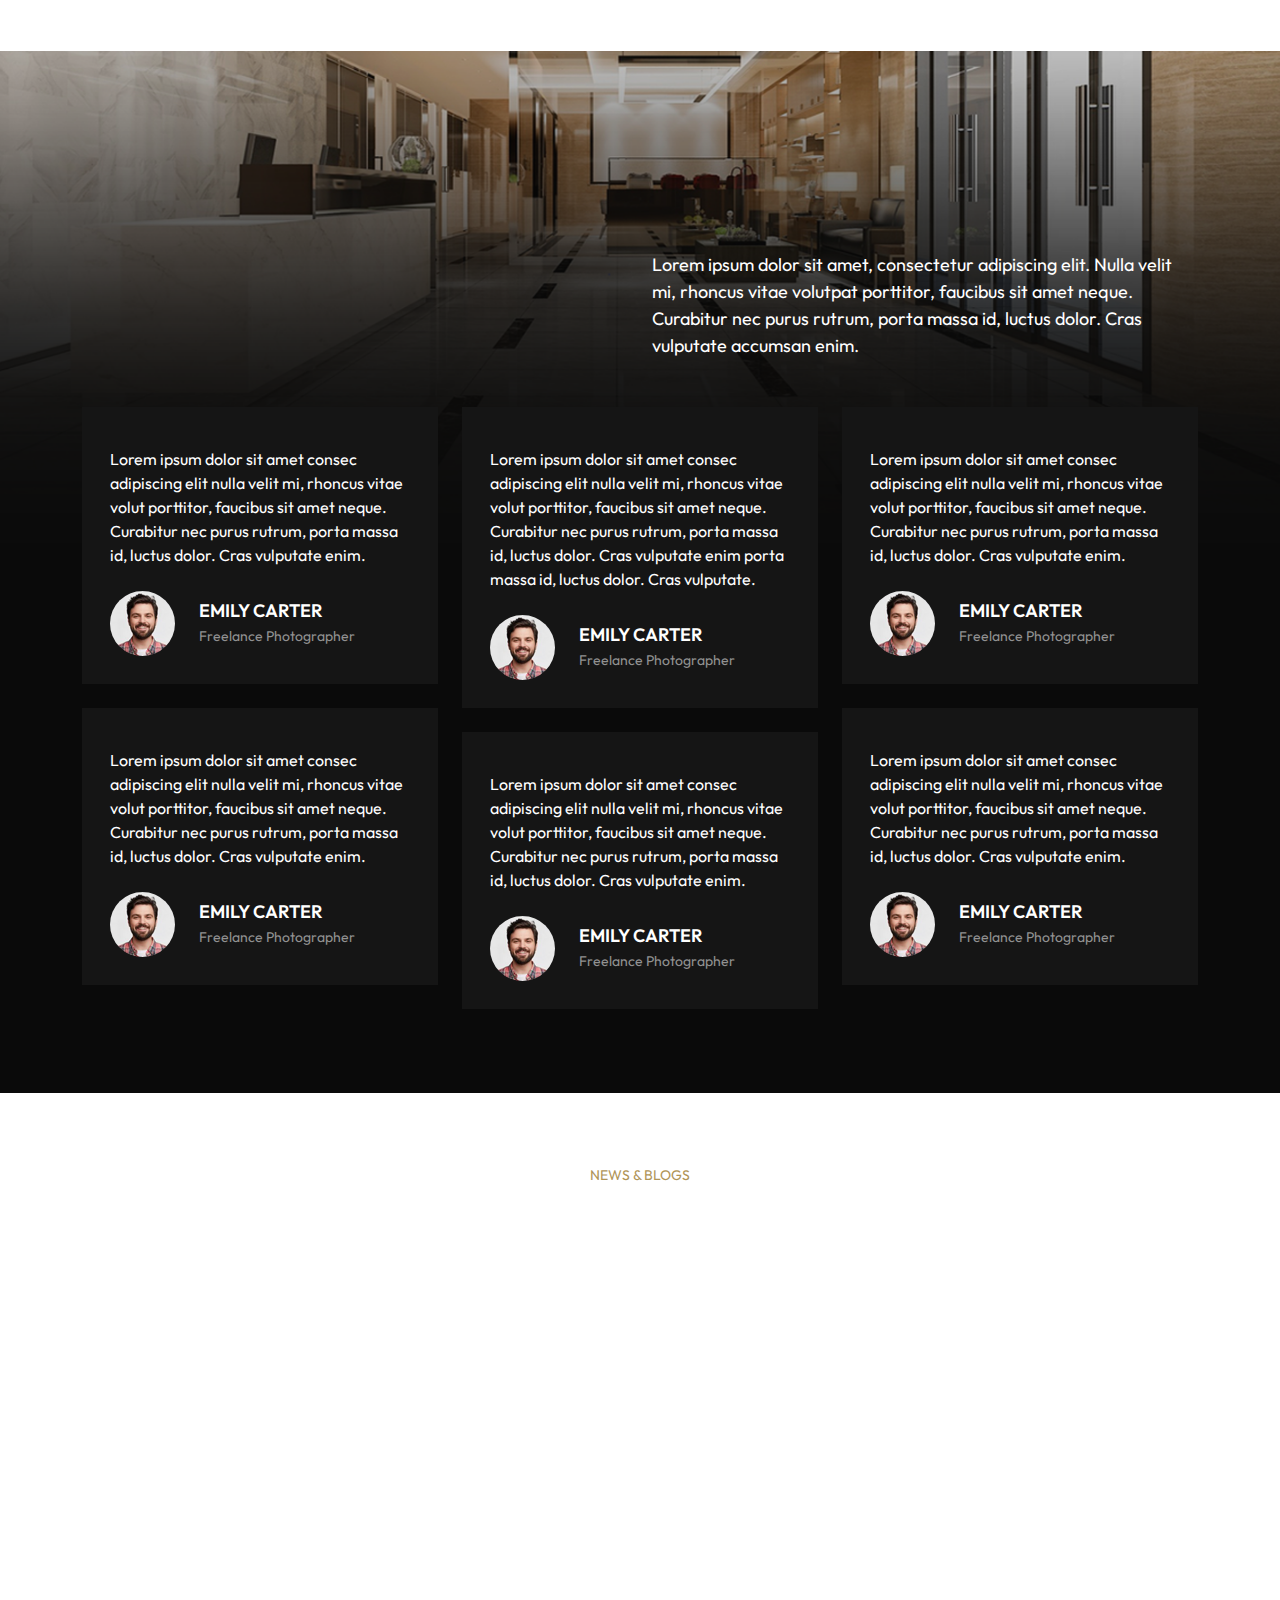
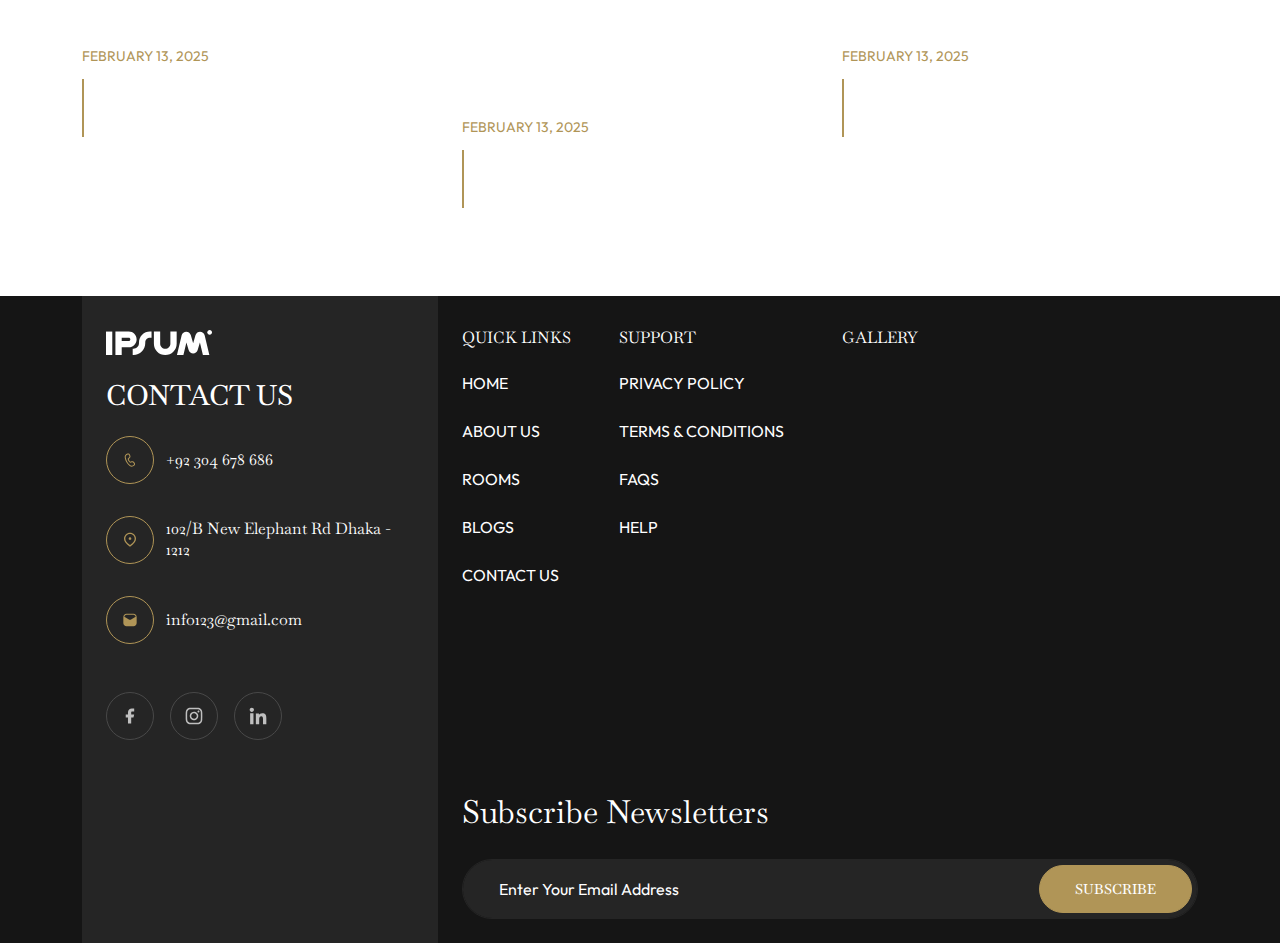
==== commit 00b7036f: "4th start." ====
--- a/index.html
+++ b/index.html
@@ -35,7 +35,7 @@
                             <li class="nav-item"><a class="nav-link" href="#">About Us</a></li>
                             <li class="nav-item"><a class="nav-link" href="#">Rooms</a></li>
                             <li class="nav-item"><a class="nav-link" href="#">Blogs</a></li>
-                            <li class="nav-item"><a class="nav-link" href="#">About Us</a></li>
+                            <li class="nav-item"><a class="nav-link" href="#">CONTACT US</a></li>
                         </ul>
                         <!-- Right Side Buttons -->
                         <div class="d-flex align-items-center gap-1 pb-lg-0 pb-4">
--- a/assets/css/style.css
+++ b/assets/css/style.css
@@ -1619,7 +1619,7 @@
 
 /* Blogs Section Starts */
 
-.theme-2 .ft-page-title {
+.theme-2 .ft-sec-blogs .ft-page-title {
     color: #151515;
 }
 
@@ -1692,6 +1692,10 @@
     background-image: url(../img/form-bg.png);
     background-size: cover;
     background-position: left center;
+}
+
+.theme-2 .ft-sec-contact .ft-page-title {
+    color: #151515;
 }
 
 .theme-2 .ft-sc-row {
@@ -2561,9 +2565,11 @@
 .theme-3 .ft-sec-contact .ft-page-title {
     color: #151515;
 }
-.theme-3 .ft-sec-contact{
+
+.theme-3 .ft-sec-contact {
     background-color: #E4E4E4;
 }
+
 .theme-3 .ft-sc-box-1 {
     background-color: #F4F4F4;
     border-radius: 60px;
@@ -2689,61 +2695,373 @@
 .theme-3 .ft-sec-reviews {
     background-color: #353929;
 }
-.theme-3 .ft-sec-reviews .ft-page-title{
-    color: #ffffff;
-}
-
-
-.theme-3 .ft-sr-text-1{
-    color: #ffffff;
-}
-
-.theme-3 .ft-sr-stars{
+
+.theme-3 .ft-sec-reviews .ft-page-title {
+    color: #ffffff;
+}
+
+
+.theme-3 .ft-sr-text-1 {
+    color: #ffffff;
+}
+
+.theme-3 .ft-sr-stars {
     gap: 6px;
 }
 
-.theme-3 .ft-sr-rating{
+.theme-3 .ft-sr-rating {
     font-size: 60px;
     line-height: 100%;
     color: #FFDDBB;
     font-family: "Playfair Display", serif;
 }
 
-.theme-3 .ft-sr-small{
+.theme-3 .ft-sr-small {
     font-size: 14px;
     font-weight: 300;
     color: #FFDDBB;
 }
 
-.theme-3 .ft-sr-review-box{
+.theme-3 .ft-sr-review-box {
     padding: 22px;
     background-color: #ffffff;
     border-radius: 22px;
 }
 
-.theme-3 .ft-srb-text-1{
+.theme-3 .ft-srb-text-1 {
     font-size: 20px;
     color: #151515;
 }
 
-.theme-3 .ft-srb-text-2{
+.theme-3 .ft-srb-text-2 {
     font-size: 16px;
     line-height: 190%;
     color: #737373;
 }
-.theme-3 .ft-sr-reviews{
+
+.theme-3 .ft-sr-reviews {
     max-height: 700px;
     overflow: hidden;
 }
 
-.theme-3 .ft-srr-cont{
+.theme-3 .ft-srr-cont {
     padding-bottom: 16px;
 }
 
-.theme-3 .ft-sr-reviews .slick-list{
+.theme-3 .ft-sr-reviews .slick-list {
     height: 100% !important;
 }
+
 /* Reviews Section Ends */
+
+
+/* ============================== */
+/* THEME 4 */
+/* ============================== */
+
+/* Theme 4 Styles */
+.theme-4 {
+    font-family: "Outfit", sans-serif;
+    color: #737373;
+    background-color: #FFFFFF;
+    overflow-x: hidden;
+}
+
+.theme-4 .ft-outfit {
+    font-family: "Outfit", sans-serif;
+}
+
+.theme-4 .ft-baskervville {
+    font-family: "Baskervville", serif;
+}
+
+.theme-4 .ft-btn-main {
+    font-weight: 500;
+    transition: 0.5s ease-in-out !important;
+    font-size: 14px;
+    padding: 16px 48px;
+    border-radius: 12px;
+    color: #FFFFFF;
+    background-color: #738B69;
+    border: 1px solid #738B69 !important;
+}
+
+.theme-4 .ft-fs-text,
+.theme-4 .ft-fc-text,
+.theme-4 .ft-db-text,
+.theme-4 .ft-db-off {
+    color: #ffffff;
+}
+
+.theme-4 .ft-btn-main:hover {
+    color: #ffffff;
+    background-color: #4a5d42;
+}
+
+.theme-4 .ft-page-desc {
+    font-size: 14px;
+    text-transform: uppercase;
+    color: #738B69;
+}
+
+.theme-4 .ft-page-title {
+    font-size: 48px;
+    font-weight: 400;
+    color: #ffffff;
+    margin-bottom: 0;
+}
+
+.theme-4 .fpt-dark {
+    color: #151515;
+}
+
+.theme-4 .ft-text-dark {
+    color: #151515;
+}
+
+.theme-4 .ft-sec-grid .ft-page-title {
+    color: #151515;
+}
+
+/* Theme 1 Styles End */
+
+/* Header Starts */
+.theme-4 .ft-header {
+    position: relative;
+    background-image: url(../img/header-bg.png);
+    background-size: cover;
+    background-position: top center;
+}
+
+.theme-4 .ft-header .navbar {
+    position: relative;
+    z-index: 999;
+    background-color: #ffffff !important;
+}
+
+.theme-4 .ft-search-box .form-control {
+    border: 1px solid #151515;
+    color: #ffffff;
+    background-color: #252525;
+}
+
+.theme-4 .ft-search-box .form-control::placeholder {
+    color: #ffffff;
+}
+
+.theme-4 .ft-search-box {
+    position: absolute;
+    top: 100%;
+    right: 10px;
+    display: none;
+    width: 250px;
+    background: #151515;
+    border: 1px solid #151515;
+    padding: 5px;
+    border-radius: 5px;
+    box-shadow: 0 4px 6px rgba(0, 0, 0, 0.1);
+}
+
+.theme-4 .ft-nav-btn {
+    background-color: #ffffff !important;
+    border: 1px solid #738B69 !important;
+    border-radius: 12px;
+    padding: 18px 30px;
+    font-size: 14px;
+    font-weight: 500;
+    color: #738B69 !important;
+    line-height: 129%;
+    transition: 0.5s ease-in-out;
+}
+
+.theme-4 .ft-hb-text {
+    color: #ffffff;
+}
+
+.theme-4 .ft-nav-btn:hover {
+    background-color: #738B69 !important;
+    color: #ffffff !important;
+}
+
+.theme-4 .ft-header .nav-link {
+    padding: 8px 24px !important;
+    transition: 0.3s ease-in-out;
+    color: #000000;
+}
+
+.theme-4 .ft-header .nav-link:hover {
+    color: #738B69 !important;
+}
+
+.theme-4 .ft-header .navbar-toggler {
+    border-radius: 0;
+    border: 0 !important;
+    padding: 0 !important;
+    box-shadow: none !important;
+}
+
+.theme-4 .ft-header .navbar-toggler svg {
+    height: 24px;
+    width: 24px;
+}
+
+/* Header Ends */
+
+/* Hero Section Starts */
+
+.theme-4 .ft-header {
+    display: flex;
+    flex-direction: column;
+}
+
+.theme-4 .ft-hero-content {
+    background-color: #F0EFEB;
+}
+
+.theme-4 .ft-hero-content .ft-page-title {
+    text-transform: uppercase;
+}
+
+.theme-4 .ft-hero-leaves {
+    width: 200px;
+    position: absolute;
+    padding: 0;
+    top: 10px;
+    left: -40px;
+}
+
+/* Hero Section Ends */
+
+/* Footer Starts */
+
+.theme-4 .ft-footer {
+    background-color: #0D0126;
+}
+
+.theme-4 .ft-footer-left {
+    background-color: #738B69;
+    padding: 32px 24px;
+}
+
+.theme-4 .ft-fl-logo {
+    height: 25px;
+}
+
+.theme-4 .ft-fl-title {
+    color: #ffffff;
+    font-size: 28px;
+}
+
+.theme-4 .ft-footer-contact {
+    color: #ffffff;
+    line-height: 130%;
+}
+
+.theme-4 .ft-footer-gallery {
+    column-gap: 16px;
+    row-gap: 12px;
+}
+
+.theme-4 .ft-fg-cont {
+    flex-basis: 120px;
+    flex-grow: 1;
+}
+
+.theme-4 .ft-fg-img {
+    height: 130px;
+    width: 100%;
+    object-fit: cover;
+    object-position: center;
+}
+
+.theme-4 .ft-fb-title {
+    font-size: 32px;
+}
+
+.theme-4 .ft-fn-btn {
+    border-radius: 100px;
+    text-transform: uppercase;
+    position: absolute;
+    top: 50%;
+    right: 6px;
+    transform: translateY(-50%);
+    padding: 12.5px 35px !important;
+}
+
+.theme-4 .ft-fn-inp {
+    font-weight: 400 !important;
+    font-family: "Outfit", sans-serif;
+    background-color: transparent !important;
+    font-size: 16px !important;
+    box-shadow: none !important;
+    border-radius: 100px !important;
+    border: 1px solid #ffffff !important;
+    padding: 17px 160px 17px 36px !important;
+    color: #ffffff !important;
+}
+
+.theme-4 .ft-fn-inp::placeholder {
+    color: #ffffff !important;
+}
+
+.theme-4 .ft-footer-icon {
+    cursor: pointer;
+}
+
+.theme-4 .ft-footer-icon circle,
+.theme-4 .ft-footer-icon path {
+    transition: 0.5s ease-in-out;
+}
+
+.theme-4 .ft-footer-icon circle {
+    stroke: #ffffff;
+    fill: transparent;
+}
+
+.theme-4 .ft-footer-icon path {
+    fill: #ffffff;
+}
+
+.theme-4 .ft-footer-links-bottom .ft-footer-icon circle {
+    stroke: #ffffff;
+    fill: #ffffff;
+}
+
+.theme-4 .ft-footer-links-bottom .ft-footer-icon path {
+    fill: #738B69;
+}
+
+.theme-4 .ft-footer-icon:hover circle {
+    stroke: #ffffff;
+    fill: #ffffff;
+}
+
+.theme-4 .ft-f-title {
+    color: #ffffff;
+    font-weight: 400;
+}
+
+.theme-4 .ft-footer-links a {
+    color: #ffffff;
+    cursor: pointer;
+    transition: 0.5s ease-in-out;
+}
+
+.theme-4 .ft-fb-title {
+    font-weight: 400;
+    color: #ffffff;
+    margin-bottom: 4px;
+}
+
+.theme-4 .ft-footer-links a:hover {
+    color: #738B69 !important;
+}
+
+.theme-4 .ft-footer-icon:hover path {
+    fill: #738B69;
+}
+
+/* Footer Ends */
 
 
 @media (max-width: 1200px) {
@@ -2833,6 +3151,12 @@
     .theme-3 .ft-sc-ib-inner {
         border-radius: 20px 20px 0 0;
     }
+    
+    .theme-4 .ft-hero-leaves {
+        width: 100px;
+        left: -10px;
+        top: 5px;
+    }
 }
 
 @media (max-width: 768px) {
@@ -2888,4 +3212,9 @@
     .theme-3 .ft-sc-form-box {
         padding: 30px 20px;
     }
+
+    .theme-4 .ft-hero-leaves {
+        left: 0px;
+        top: 5px;
+    }
 }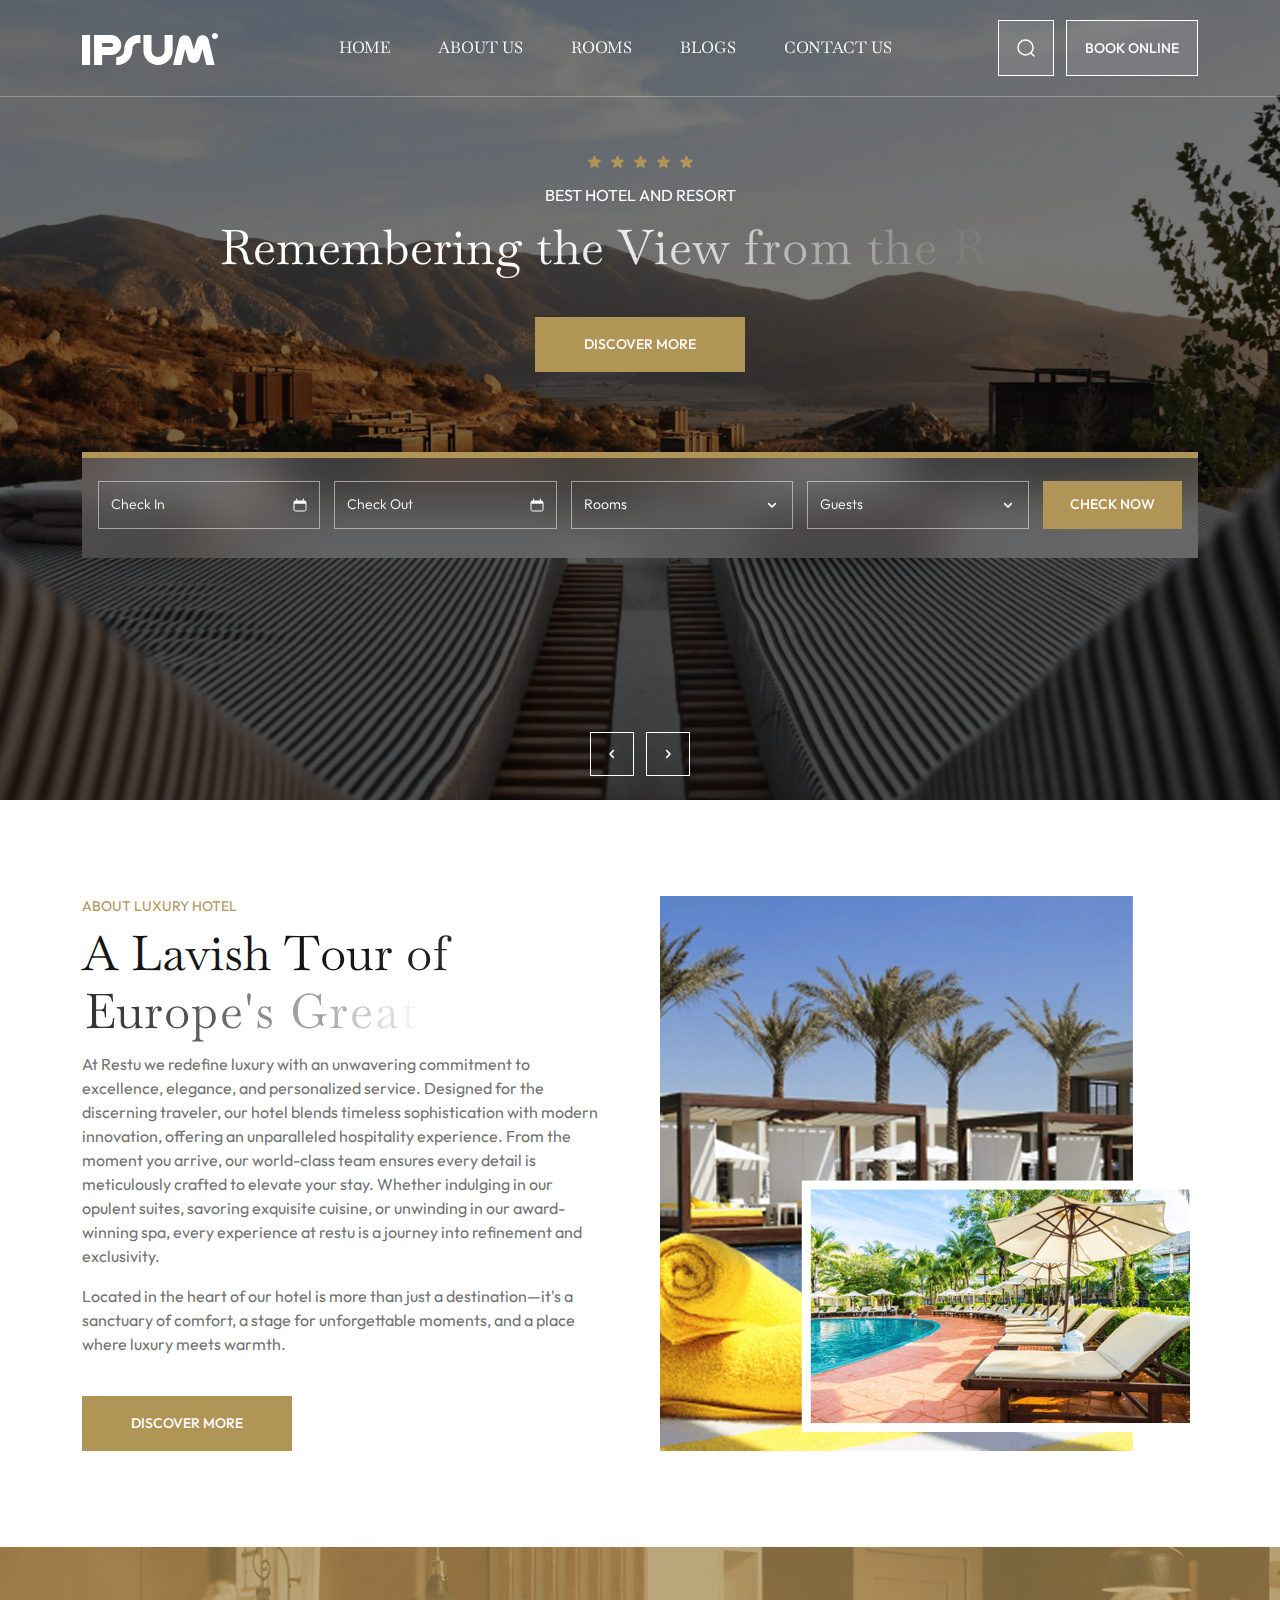
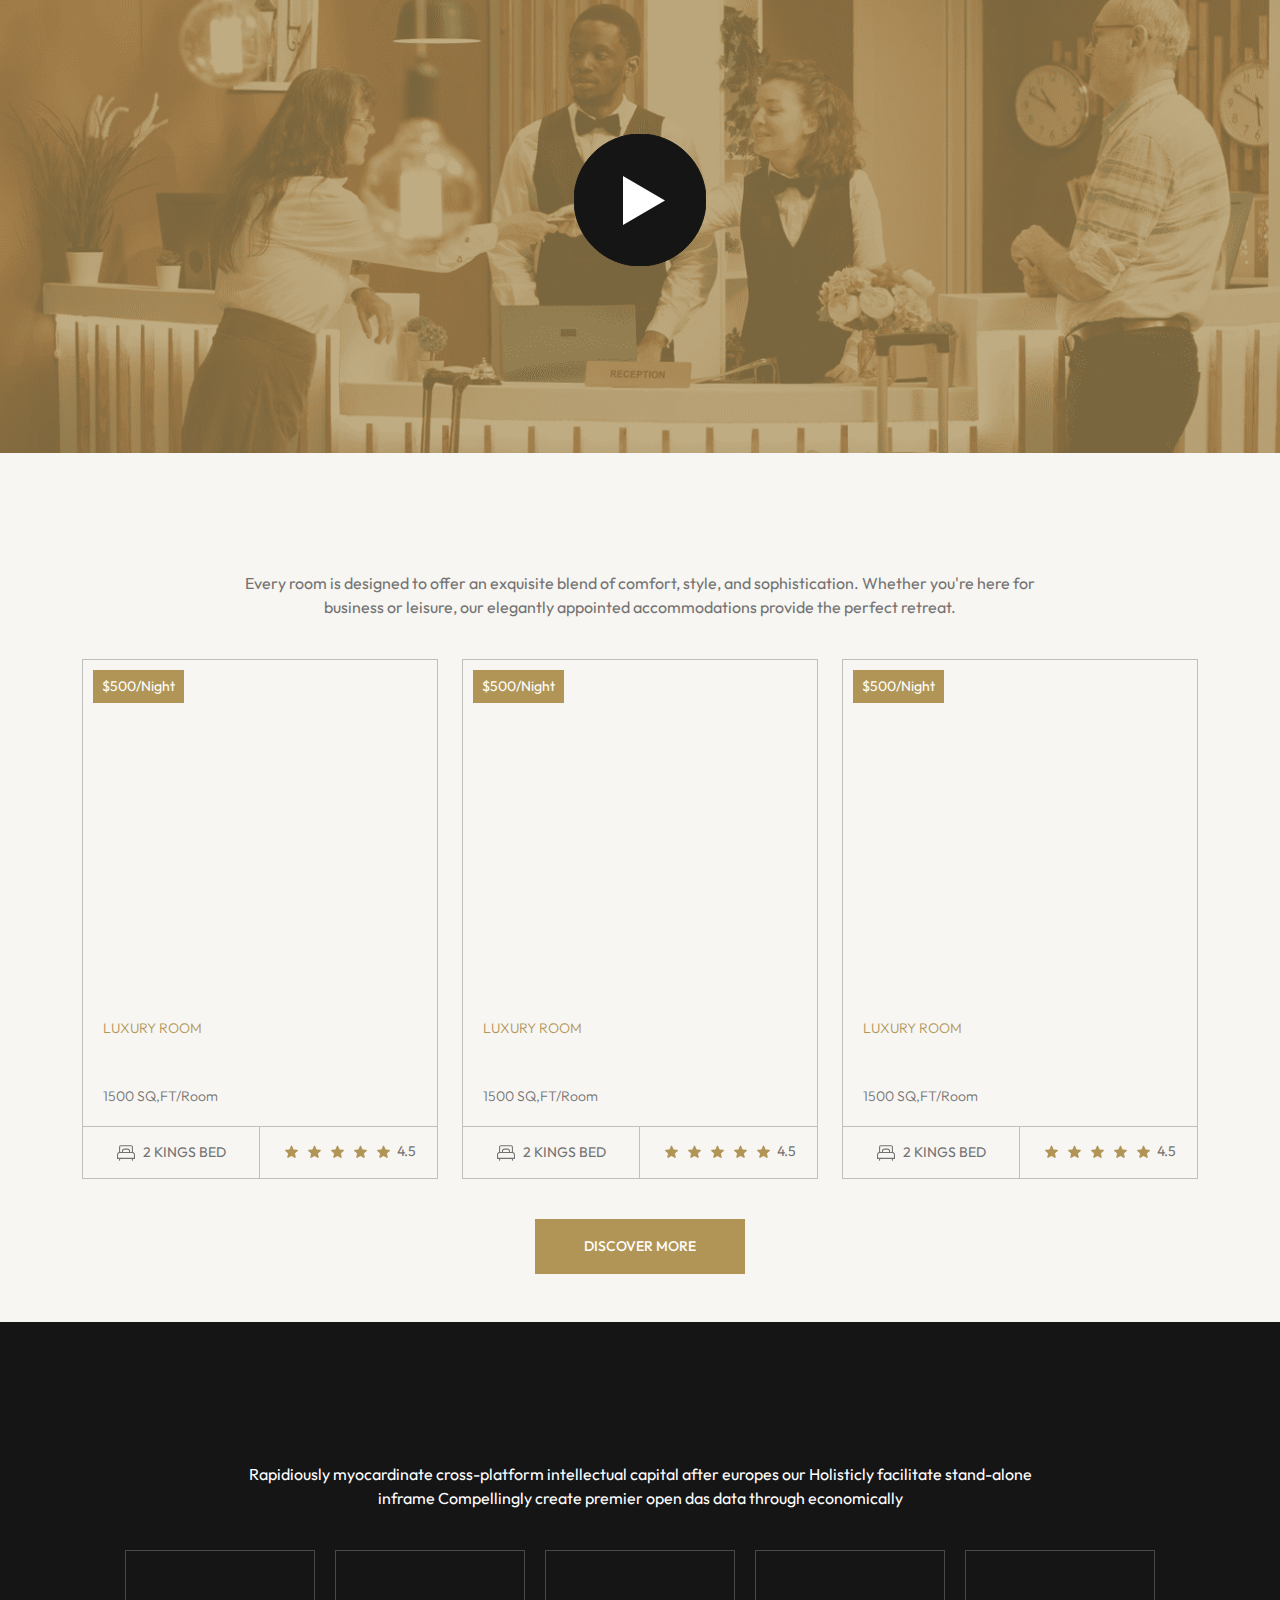
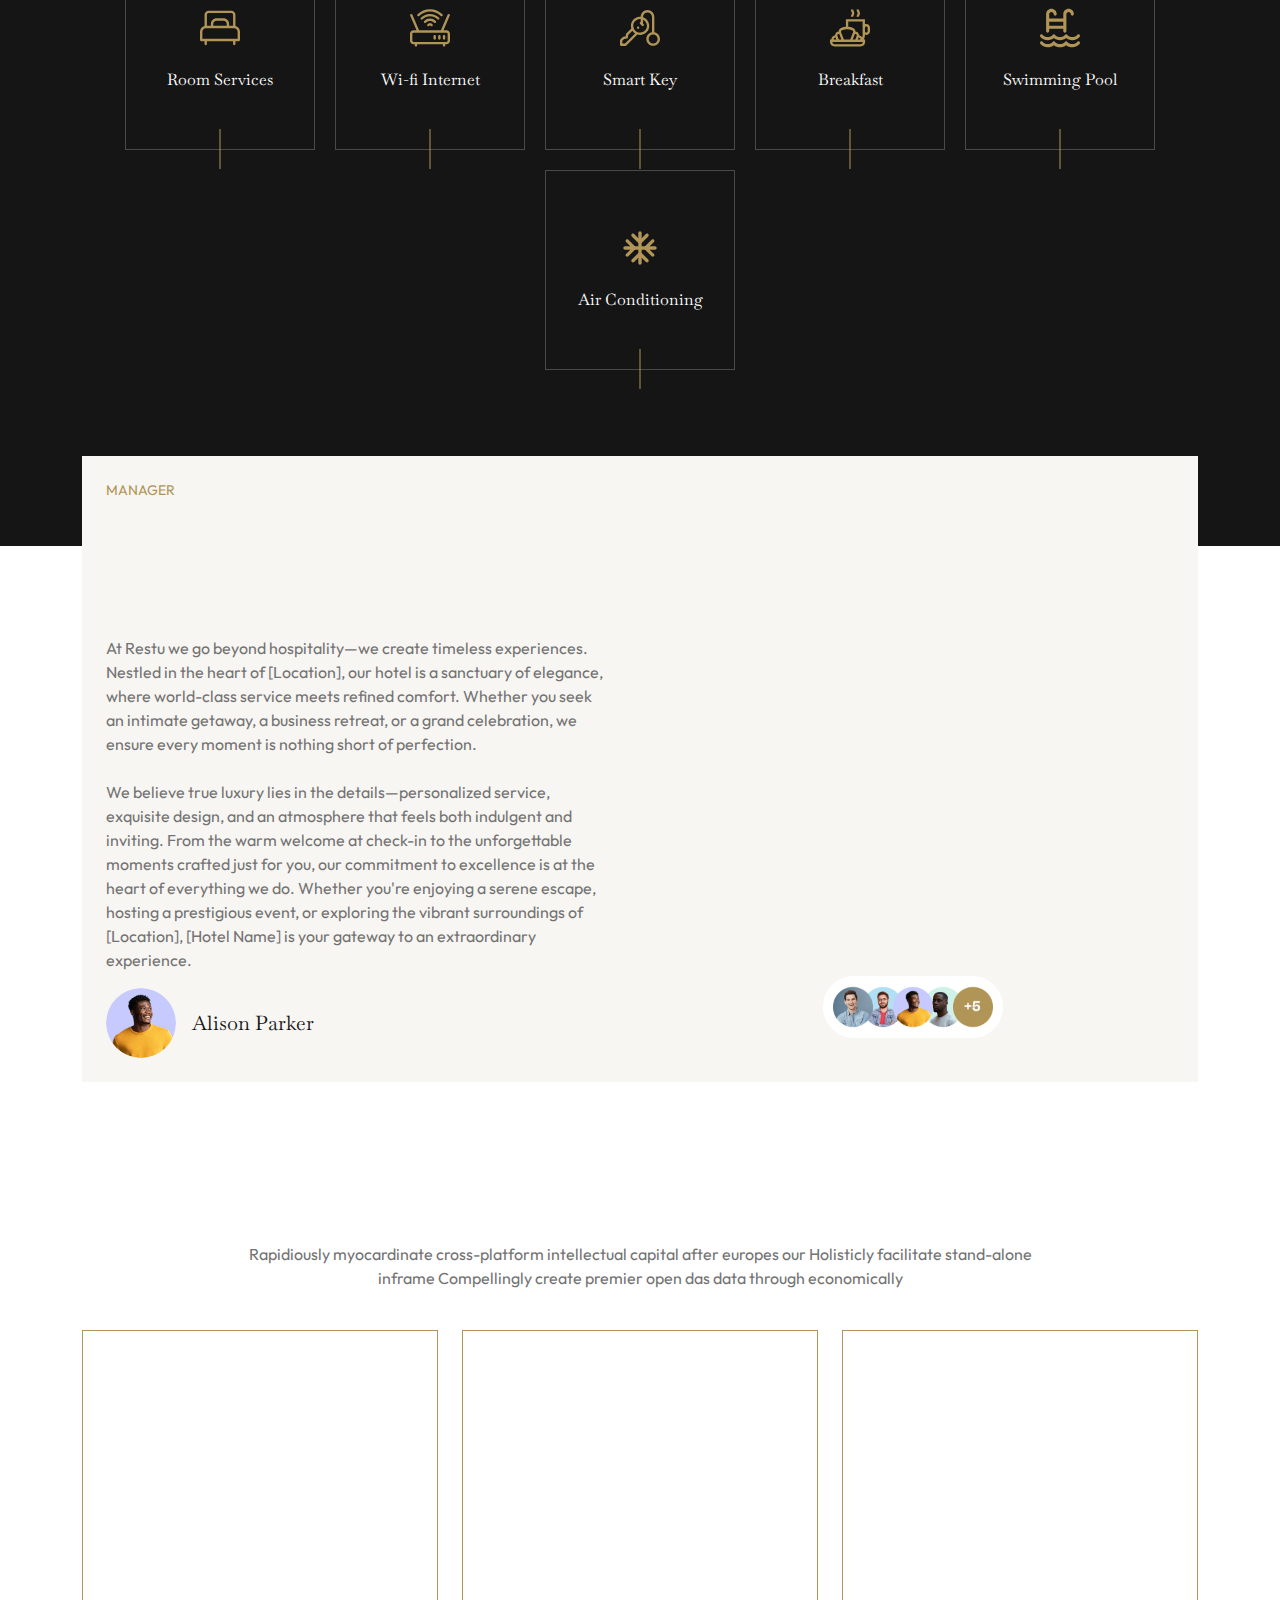
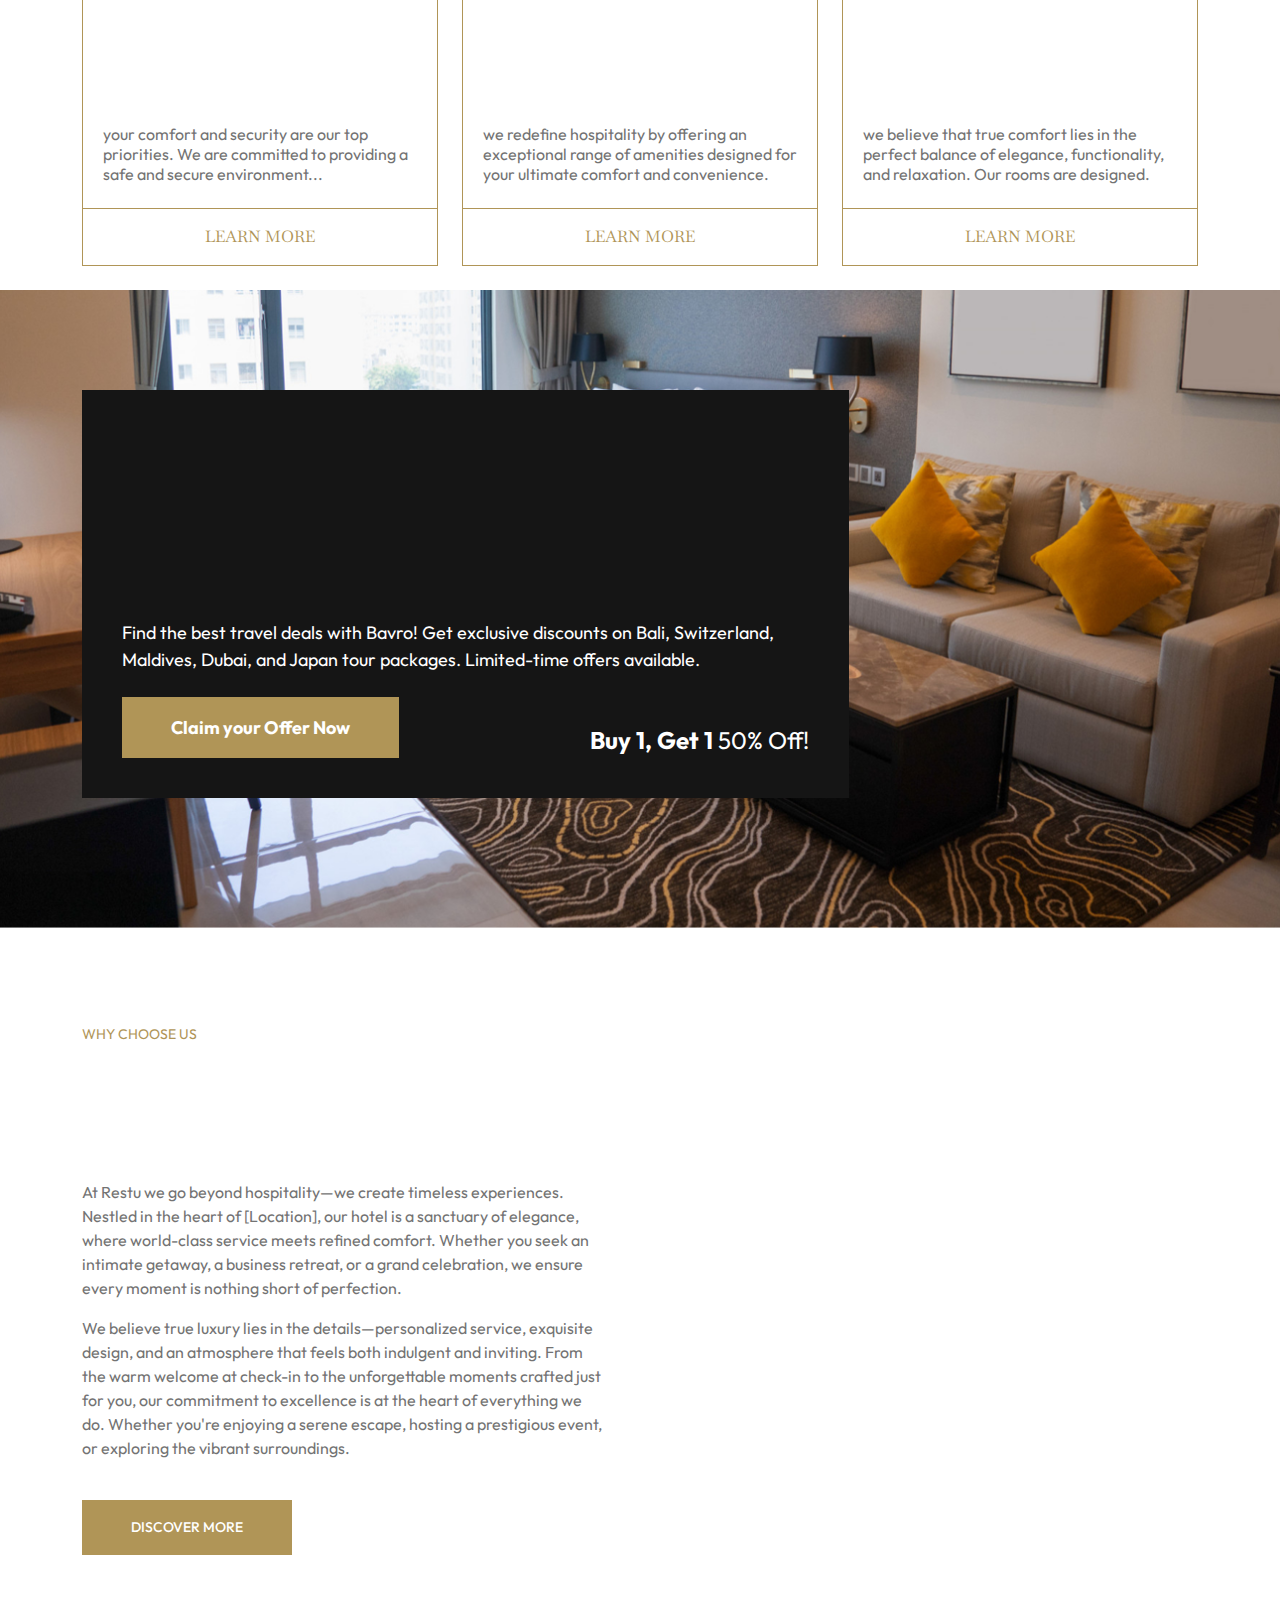
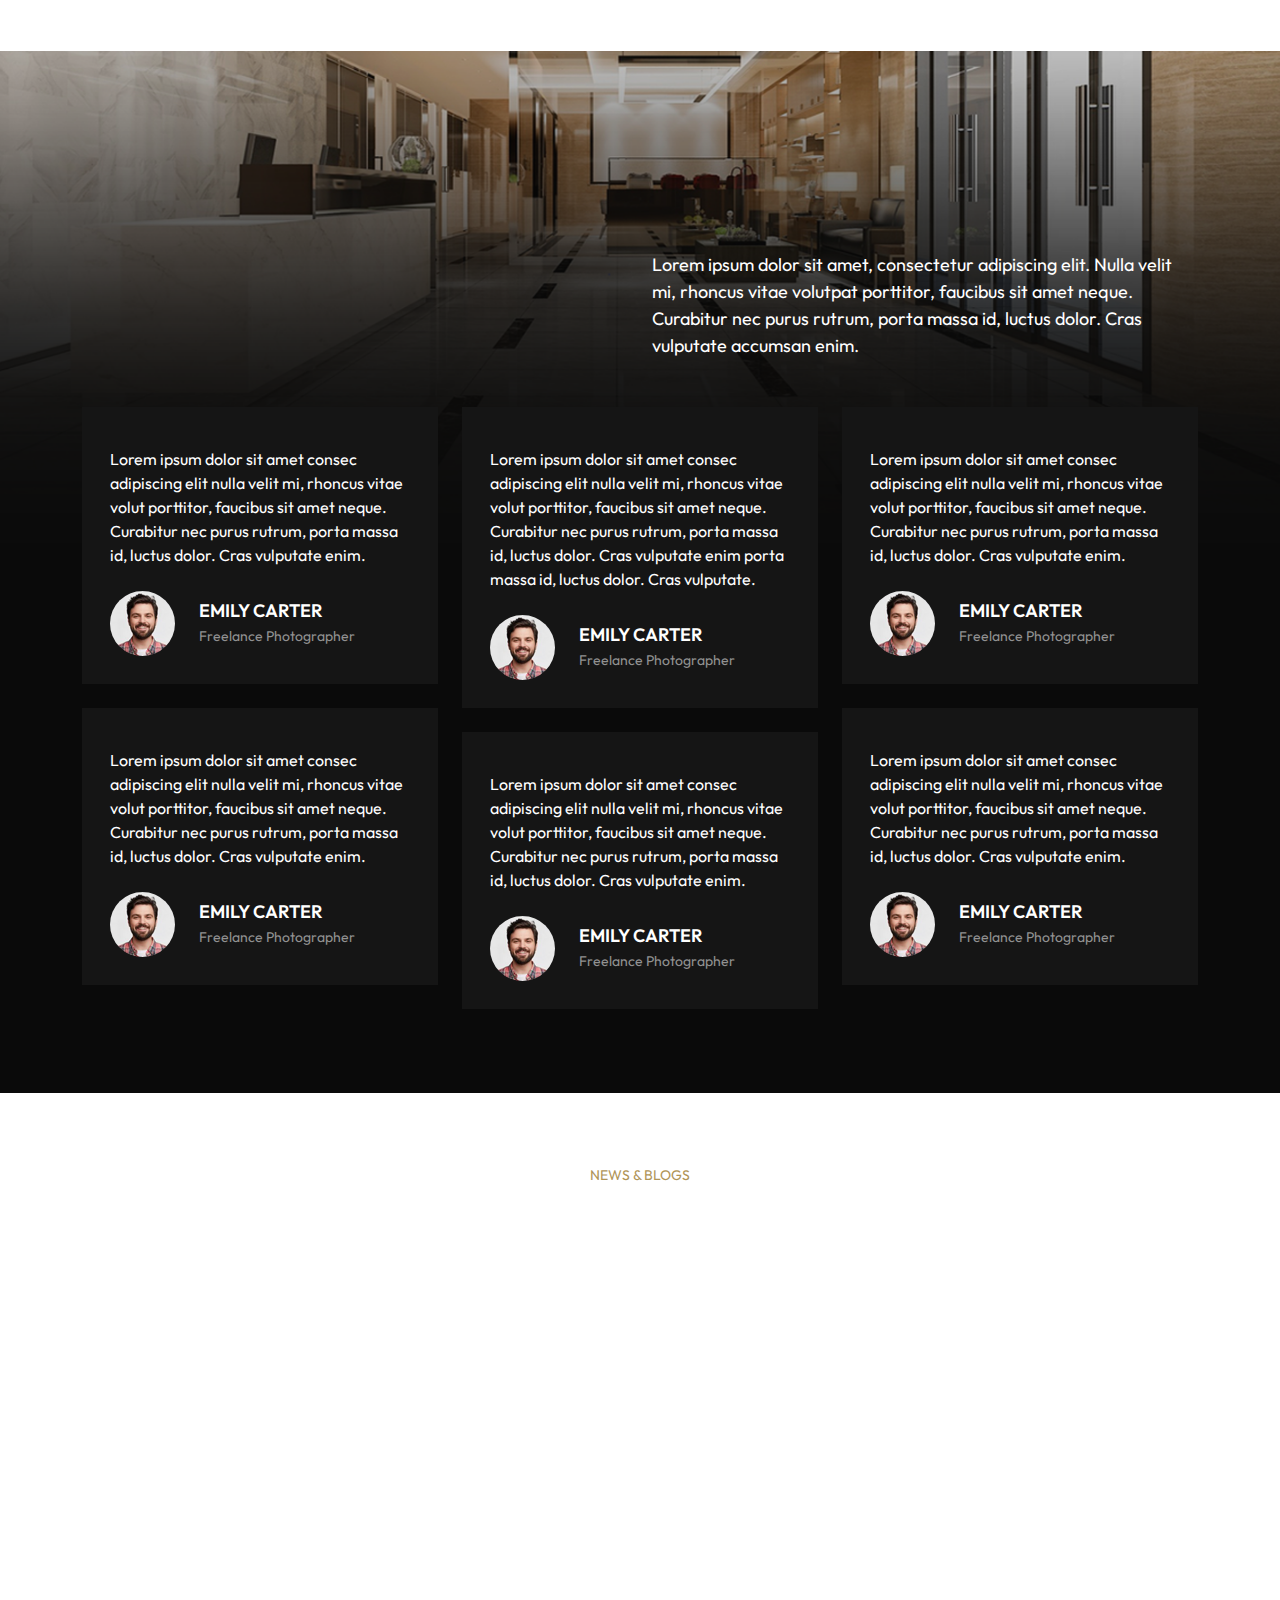
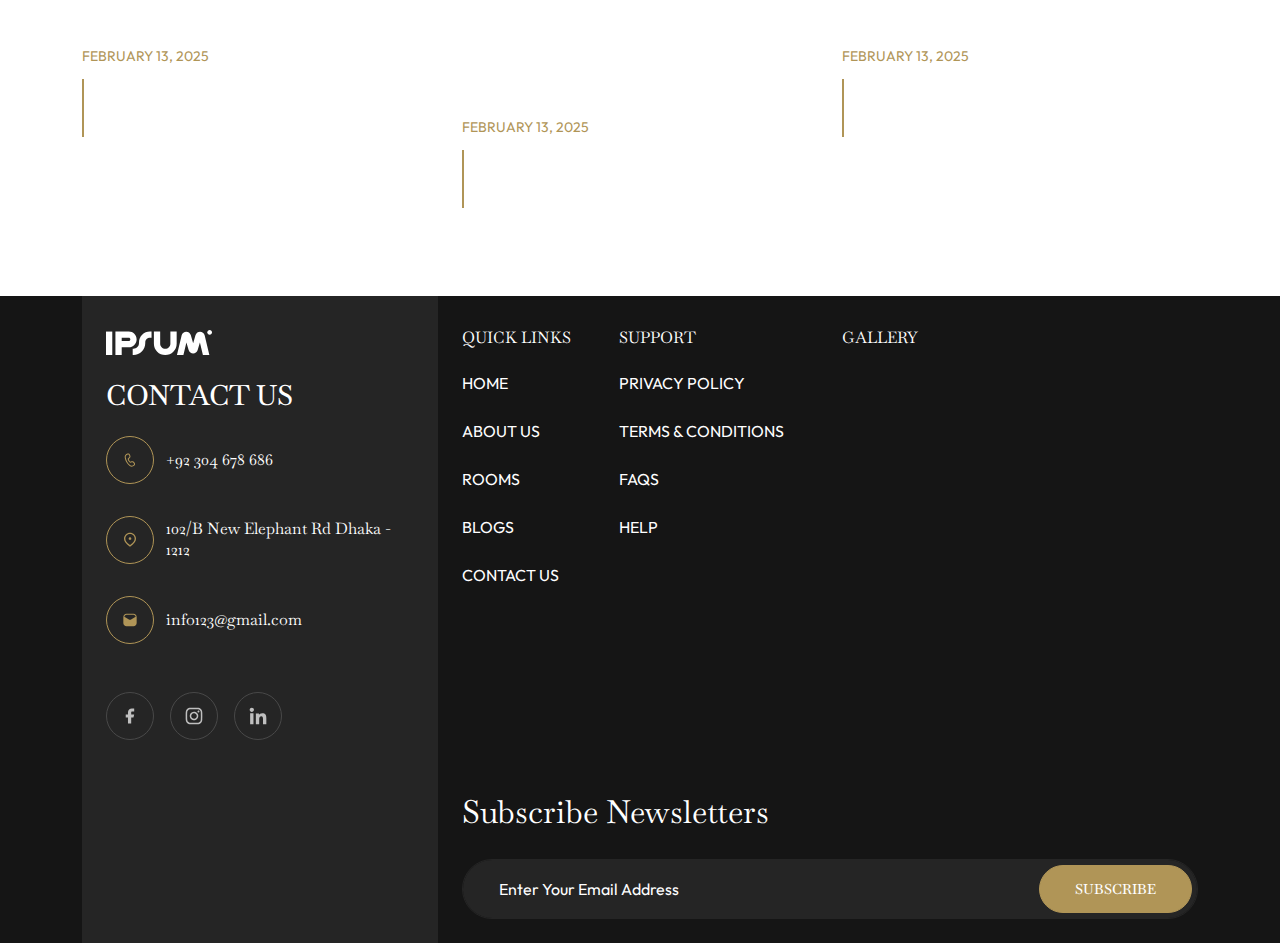
==== commit 765170d4: "All Pages Done." ====
--- a/index.html
+++ b/index.html
@@ -9,7 +9,7 @@
         <link rel="stylesheet" href="./assets/css/slick.min.css">
         <link rel="stylesheet" href="./assets/css/slick-theme.min.css">
         <link rel="stylesheet" href="./assets/css/jquery-ui.css">
-        <link rel="stylesheet" href="./assets/css/style.css?v=3">
+        <link rel="stylesheet" href="./assets/css/style.css?v=4">
     </head>
 
     <body class="theme-1">
@@ -1025,7 +1025,7 @@
         <script src="./assets/js/gsap.min.js"></script>
         <script src="./assets/js/ScrollTrigger.min.js"></script>
         <script src="./assets/js/SplitText.js"></script>
-        <script src="./assets/js/custom.js?v=3"></script>
+        <script src="./assets/js/custom.js?v=4"></script>
     </body>
 
 </html>--- a/assets/css/style.css
+++ b/assets/css/style.css
@@ -3063,25 +3063,496 @@
 
 /* Footer Ends */
 
-
+/* Sessions Section Starts */
+
+
+.theme-4 .ft-sec-sessions .ft-leaf-1 {
+    position: absolute;
+    top: 0;
+    right: 0;
+    width: 115px;
+}
+
+
+.theme-4 .ft-sec-sessions .ft-leaf-2 {
+    position: absolute;
+    bottom: 0;
+    left: 50%;
+    transform: translateX(-50%);
+    width: 95px;
+}
+
+.theme-4 .ft-sec-sessions .ft-page-title {
+    color: #151515;
+}
+
+.theme-4 .ft-sessions-list {
+    display: flex;
+    flex-direction: column;
+    gap: 56px;
+}
+
+.theme-4 .ft-sl-item {
+    padding-top: 40px;
+    border-top: 1px solid #BFBFBF;
+}
+
+
+/* Sessions Section Ends */
+
+
+/* Nurturing Section Starts */
+.theme-4 .ft-sn-box {
+    background-color: #F0EFEB;
+    border-radius: 40px;
+    padding: 50px 40px;
+    position: relative;
+}
+
+.theme-4 .ft-sec-nurturing .ft-page-title {
+    color: #151515;
+}
+
+.theme-4 .ft-snb-grid {
+    height: 590px;
+    display: grid;
+    grid-template-columns: repeat(5, 1fr);
+    grid-template-rows: repeat(4, 1fr);
+    gap: 18px;
+}
+
+.theme-4 .ft-snb-div1 {
+    grid-column: span 3 / span 3;
+    grid-row: span 3 / span 3;
+}
+
+.theme-4 .ft-snb-div2 {
+    grid-column: span 2 / span 2;
+    grid-row: span 4 / span 4;
+    grid-column-start: 4;
+}
+
+.theme-4 .ft-snb-div3 {
+    grid-column: span 3 / span 3;
+    grid-row-start: 4;
+}
+
+.theme-4 .ft-snb-div3 {
+    grid-row-start: 4;
+}
+
+.theme-4 .ft-snb-img {
+    object-position: top center;
+    width: 100%;
+    border-radius: 22px;
+    height: 100%;
+    object-fit: cover;
+}
+
+.theme-4 .ft-snbn-blob {
+    position: relative;
+    width: 90px;
+}
+
+.theme-4 .ft-snbn-text-1 {
+    font-size: 24px;
+    color: #ffffff;
+    font-weight: 800;
+    position: absolute;
+    left: 50%;
+    top: 50%;
+    transform: translate(-50%, -50%);
+    z-index: 1;
+}
+
+.theme-4 .ft-snbn-text-2 {
+    font-size: 20px;
+    color: #151515;
+}
+
+.theme-4 .ft-btn-snb {
+    border-color: #0D0126;
+    background-color: #0D0126;
+}
+
+.theme-4 .ft-btn-snb:hover {
+    border-color: #0D0126;
+    color: #0D0126;
+    background-color: #ffffff;
+}
+
+.theme-4 .ft-snb-flower {
+    width: 210px;
+    position: absolute;
+    z-index: 1;
+    left: 12px;
+    top: -30px;
+}
+
+.theme-4 .ft-ss-service {
+    position: relative;
+}
+
+.theme-4 .ft-ss-leaf-1 {
+    width: 215px;
+    position: absolute;
+    left: -10px;
+    top: 0;
+    transform: translateY(-60%);
+}
+
+.theme-4 .ft-ss-leaf-2 {
+    width: 215px;
+    position: absolute;
+    right: -10px;
+    top: 0;
+    transform: translateY(-60%);
+}
+
+/* Nurturing Section Ends */
+
+
+/* Services Section Starts */
+
+.theme-4 .ft-sec-services .ft-page-title {
+    color: #151515;
+}
+
+.theme-4 .ft-ss-service {
+    text-align: center;
+}
+
+.theme-4 .ft-ss-text-1 {
+    font-size: 24px;
+    color: #151515;
+}
+
+.theme-4 .ft-ss-img {
+    width: 100%;
+}
+
+/* Services Section Ends */
+
+/* Treatments Section Starts */
+.theme-4 .ft-sec-treatments {
+    background-color: #0D0126;
+    padding: 44px 0 0;
+    margin-top: 225px;
+}
+
+.theme-4 .ft-sec-treatments .ft-page-title {
+    color: #ffffff;
+}
+
+.theme-4 .ft-st-text-1 {
+    font-size: 32px;
+    line-height: 130%;
+    color: #151515;
+}
+
+.theme-4 .ft-st-list-item {
+    gap: 12px;
+}
+
+.theme-4 .ft-st-list {
+    gap: 24px;
+    color: #ffffff;
+    font-size: 16px;
+}
+
+
+.theme-4 .ft-st-woman-cont {
+    width: 500px;
+    position: absolute;
+    bottom: 0;
+    left: 0;
+}
+
+.theme-4 .ft-st-woman-img {
+    width: 100%;
+}
+
+/* Treatments Section Ends */
+
+
+
+/* Testimonials Section Starts */
+.theme-4 .ft-st-box-1 {
+    padding: 50px;
+    border-radius: 32px;
+    background-color: #738B69;
+}
+
+.theme-4 .ft-sec-testimonials .ft-page-title,
+.theme-4 .ft-sec-testimonials .ft-page-desc {
+    color: #ffffff;
+}
+
+.theme-4 .ft-st-img {
+    border-radius: 32px;
+}
+
+.theme-4 .ft-st-box-2 {
+    padding: 32px 26px;
+    border-radius: 40px;
+    background-color: #0D0126;
+    position: absolute;
+    width: 465px;
+    right: 50px;
+    top: 50px;
+    z-index: 1;
+    max-width: 100%;
+}
+
+.theme-4 .ft-str-user-img {
+    height: 100px;
+    width: 100px;
+    border-radius: 22px;
+    object-fit: cover;
+
+}
+
+.theme-4 .ft-str-user-review {
+    color: #ffffff;
+}
+
+.theme-4 .ft-str-user-name {
+    font-size: 24px;
+    color: #ffffff;
+}
+
+.theme-4 .ft-str-leaf {
+    height: 130px;
+    position: absolute;
+    left: 0;
+    top: 0;
+    transform: translate(-40%, -40%);
+}
+
+/* Testimonials Section Ends */
+
+/* Blogs Section Starts */
+
+.theme-4 .ft-page-title {
+    color: #151515;
+}
+
+.theme-4 .ft-hp-img {
+    width: 100%;
+    aspect-ratio: 40/28;
+    border-radius: 30px;
+    object-fit: cover;
+}
+
+.theme-4 .ft-hp-line {
+    width: 3px;
+    background-color: #738B69;
+}
+
+.theme-4 .ft-home-post:nth-child(2) .ft-hp-img {
+    aspect-ratio: 40/36;
+}
+
+.theme-4 .ft-hp-title {
+    overflow-x: hidden;
+    color: #151515;
+    font-size: 24px;
+}
+
+/* Blogs Section Ends */
+
+/* Contact Section Starts */
+
+.theme-4 .ft-sec-contact .ft-page-title {
+    color: #151515;
+}
+
+.theme-4 .ft-sc-box-1 {
+    background-color: #F7F6F2;
+    border-radius: 60px;
+}
+
+.theme-4 .ft-scb-contacts {
+    gap: 20px;
+}
+
+.theme-4 .ft-scb-contact {
+    gap: 20px;
+}
+
+.theme-4 .ft-scb-border {
+    height: 1px;
+    background-color: rgba(176, 149, 87, 0.25);
+}
+
+.theme-4 .ft-scbc-label,
+.theme-4 .ft-scbc-value {
+    line-height: 130%;
+}
+
+
+.theme-4 .ft-scbc-label {
+    font-size: 16px;
+    color: #777777;
+}
+
+.theme-4 .ft-scb-icon {
+    border: 1px solid transparent;
+    border-radius: 100px;
+    transition: 0.5s ease-in-out;
+}
+
+
+.theme-4 .ft-scb-contact:hover .ft-scb-icon {
+    border: 1px solid #151515;
+}
+
+.theme-4 .ft-scbc-value {
+    font-size: 22px;
+    color: #272727;
+    font-weight: 500;
+    text-decoration: none;
+}
+
+.theme-4 .ft-sc-form-box .ft-page-title {
+    color: #ffffff;
+}
+
+.theme-4 .ft-sc-form-box {
+    padding: 52px 48px;
+    background-color: #738B69;
+    border-radius: 30px;
+}
+
+.theme-4 .ft-sc-inp {
+    color: #ffffff;
+    background-color: transparent;
+    border: 1px solid rgba(255, 255, 255, 0.10);
+    box-shadow: none !important;
+    font-size: 14px;
+    padding: 9px 20px;
+    border-radius: 0 !important;
+}
+
+.theme-4 .ft-sc-inp::placeholder {
+    color: rgba(255, 255, 255, 0.46);
+}
+
+.theme-4 .ft-sc-form-box .ft-sc-btn {
+    width: 100%;
+    border-color: #000000;
+    background-color: #000000;
+}
+
+.theme-4 .ft-sc-form-box .ft-sc-btn:hover {
+    background-color: #738B69;
+    border-color: #000000 !important;
+}
+
+/* Contact Section Ends */
+
+/* Team Section Starts */
+
+.theme-4 .ft-page-title {
+    color: #151515;
+}
+
+.theme-4 .ft-stm-card {
+    padding: 5px 5px 20px 5px;
+    border-radius: 25px;
+    background-color: #F0EFEB;
+    transition: 0.5s ease-in-out;
+}
+
+.theme-4 .ft-stm-name {
+    font-size: 16px;
+    font-weight: 700;
+    color: #0D0127;
+    transition: 0.5s ease-in-out;
+}
+
+.theme-4 .ft-stm-designation {
+    font-size: 14px;
+    font-weight: 500;
+    color: #738B69;
+    transition: 0.5s ease-in-out;
+}
+
+.theme-4 .ft-stm-img {
+    width: 100%;
+    aspect-ratio: 7/9;
+    border-radius: 25px;
+    object-fit: cover;
+}
+
+.theme-4 .ft-stm-card:hover {
+    background-color: #0D0126;
+}
+
+
+.theme-4 .ft-stm-card:hover .ft-stm-name,
+.theme-4 .ft-stm-card:hover .ft-stm-designation {
+    color: #ffffff;
+}
+
+/* Team Section Ends */
 @media (max-width: 1200px) {
-    .theme-3 .ft-grid-parent {
+    .theme-4 .ft-grid-parent {
         height: 575px;
     }
+
+    .theme-4 .ft-snb-grid {
+        height: 800px;
+        grid-template-columns: repeat(5, 1fr);
+        grid-template-rows: repeat(5, 1fr);
+    }
+
+    .theme-4 .ft-snb-div1 {
+        grid-column: span 3 / span 3;
+        grid-row: span 4 / span 4;
+    }
+
+    .theme-4 .ft-snb-div2 {
+        grid-column: span 2 / span 2;
+        grid-row: span 4 / span 4;
+        grid-column-start: 4;
+    }
+
+    .theme-4 .ft-snb-div3 {
+        grid-column: span 5 / span 5;
+        grid-row-start: 5;
+    }
+
+
+    .theme-4 .ft-st-woman-cont {
+        width: 400px;
+    }
+
+    .theme-4 .ft-st-box-2 {
+        margin: 40px auto 0;
+        position: relative;
+        top: unset;
+        right: unset;
+    }
+
+    .theme-4 .ft-st-img {
+        height: 400px;
+        object-fit: cover;
+    }
 }
 
 @media (max-width: 992px) {
 
-    .theme-3 .ft-scg-img {
+    .theme-4 .ft-scg-img {
         aspect-ratio: 1/1;
         height: auto;
     }
 
-    .theme-3 .ft-hb-text-3 {
+    .theme-4 .ft-hb-text-3 {
         font-size: 90px;
     }
 
-    .theme-3 .ft-grid-parent {
+    .theme-4 .ft-grid-parent {
         transform: unset;
         height: auto;
         grid-template-columns: repeat(2, 1fr);
@@ -3089,43 +3560,43 @@
     }
 
 
-    .theme-3 .ft-gp-div5 {
+    .theme-4 .ft-gp-div5 {
         grid-column-start: 2;
         grid-row-start: 1;
         grid-row: span 2;
     }
 
-    .theme-3 .ft-gp-div6,
-    .theme-3 .ft-gp-div7 {
+    .theme-4 .ft-gp-div6,
+    .theme-4 .ft-gp-div7 {
         grid-column: span 1;
         grid-row: span 2;
         grid-column-start: auto;
     }
 
-    .theme-3 .ft-gp-div7 {
+    .theme-4 .ft-gp-div7 {
         grid-column-start: 2;
     }
 
-    .theme-3 .ft-gp-div8,
-    .theme-3 .ft-gp-div9 {
+    .theme-4 .ft-gp-div8,
+    .theme-4 .ft-gp-div9 {
         grid-column: span 1;
         grid-row: span 2;
         grid-column-start: auto;
     }
 
-    .theme-3 .ft-gp-div9 {
+    .theme-4 .ft-gp-div9 {
         grid-column-start: 2;
     }
 
-    .theme-3 .ft-header .navbar-nav {
+    .theme-4 .ft-header .navbar-nav {
         padding: 20px 0;
     }
 
-    .theme-3 .ft-header .nav-link {
+    .theme-4 .ft-header .nav-link {
         padding: 8px 0 !important;
     }
 
-    .theme-3 .ft-header .navbar-collapse {
+    .theme-4 .ft-header .navbar-collapse {
         position: absolute;
         top: 85px;
         left: 50%;
@@ -3135,81 +3606,97 @@
         border-bottom: 5px solid #B09557;
     }
 
-    .theme-3 .ft-search-box {
+    .theme-4 .ft-search-box {
         right: unset;
         left: 0;
     }
 
-    .theme-3 .ft-hp-img {
+    .theme-4 .ft-hp-img {
         aspect-ratio: 40/28 !important;
     }
 
-    .theme-3 .ft-sc-info-box {
+    .theme-4 .ft-sc-info-box {
         border-radius: 20px 20px 0 0;
     }
 
-    .theme-3 .ft-sc-ib-inner {
+    .theme-4 .ft-sc-ib-inner {
         border-radius: 20px 20px 0 0;
     }
-    
+
     .theme-4 .ft-hero-leaves {
         width: 100px;
         left: -10px;
         top: 5px;
     }
+
+    .theme-4 .ft-sec-treatments {
+        padding: 400px 0 0;
+        margin-top: 150px;
+    }
+
+    .theme-4 .ft-st-woman-cont {
+        width: 400px;
+        left: 50%;
+        max-width: 100%;
+        transform: translateX(-50%);
+    }
 }
 
 @media (max-width: 768px) {
 
-    .theme-3 .ft-hb-text-3 {
+    .theme-4 .ft-hb-text-3 {
         font-size: 65px;
     }
 
-    .theme-1 .ft-page-title,
-    .theme-2 .ft-page-title,
-    .theme-3 .ft-page-title,
-    .theme-4 .ft-page-title,
-    .theme-5 .ft-page-title {
+    .theme-4 .ft-page-title {
         font-size: 38px;
     }
 
-    .theme-3 .tab-pane .ft-page-title {
+    .theme-4 .tab-pane .ft-page-title {
         gap: 12px;
     }
+
+    .theme-4 .ft-snb-grid {
+        height: 500px;
+    }
+
+    .theme-4 .ft-sn-box {
+        padding: 30px 20px;
+    }
+
+    .theme-4 .ft-snb-flower {
+        width: 150px;
+    }
 }
 
 @media (max-width: 576px) {
 
-    .theme-3 .ft-hb-text-3 {
+    .theme-4 .ft-hb-text-3 {
         font-size: 48px;
     }
 
-    .theme-1 .ft-page-title,
-    .theme-2 .ft-page-title,
-    .theme-3 .ft-page-title,
-    .theme-4 .ft-page-title,
-    .theme-5 .ft-page-title {
+    .theme-4 .ft-page-title {
         font-size: 32px;
     }
 
-    .theme-3 .ft-si-cont img {
+    .theme-4 .ft-si-cont img {
         height: 980px;
     }
 
-    .theme-3 .ft-discount-box {
+    .theme-4 .ft-discount-box {
         padding: 32px 24px;
     }
 
-    .theme-3 .ft-video {
+    .theme-4 .ft-video {
         height: 300px;
     }
 
-    .theme-3 .ft-vid-play {
+    .theme-4 .ft-vid-play {
         height: 80px;
         width: 80px;
     }
 
-    .theme-3 .ft-sc-form-box {
+    .theme-4 .ft-sc-form-box {
         padding: 30px 20px;
     }
 
@@ -3217,4 +3704,1065 @@
         left: 0px;
         top: 5px;
     }
+
+
+    .theme-4 .ft-sec-sessions .ft-leaf-1 {
+        top: -30px;
+        width: 100px;
+    }
+
+
+    .theme-4 .ft-sec-sessions .ft-leaf-2 {
+        bottom: -40px;
+        width: 75px;
+    }
+
+    .theme-4 .ft-snb-numbers {
+        flex-direction: column;
+        width: fit-content;
+    }
+
+    .theme-4 .ft-ss-leaf-1,
+    .theme-4 .ft-ss-leaf-2 {
+        width: 50%;
+    }
+
+    .theme-4 .ft-st-box-1 {
+        padding: 30px 20px;
+    }
+}
+
+/* ============================== */
+/* THEME 5 */
+/* ============================== */
+
+/* Theme 5 Styles */
+.theme-5 {
+    font-family: "Outfit", sans-serif;
+    color: #737373;
+    background-color: #FFFFFF;
+    overflow-x: hidden;
+}
+
+.theme-5 .ft-outfit {
+    font-family: "Outfit", sans-serif;
+}
+
+.theme-5 .ft-baskervville {
+    font-family: "Baskervville", serif;
+}
+
+.theme-5 .ft-btn-main {
+    font-weight: 500;
+    transition: 0.5s ease-in-out !important;
+    font-size: 14px;
+    padding: 16px 48px;
+    border-radius: 12px;
+    color: #FFFFFF;
+    background-color: #716FCD;
+    border: 1px solid #716FCD !important;
+}
+
+.theme-5 .ft-fs-text,
+.theme-5 .ft-fc-text,
+.theme-5 .ft-db-text,
+.theme-5 .ft-db-off {
+    color: #ffffff;
+}
+
+.theme-5 .ft-btn-main:hover {
+    color: #716FCD;
+    background-color: #ffffff;
+}
+
+.theme-5 .ft-page-desc {
+    font-size: 14px;
+    text-transform: uppercase;
+    color: #FD866E;
+}
+
+.theme-5 .ft-page-title {
+    font-size: 48px;
+    font-weight: 400;
+    color: #ffffff;
+    margin-bottom: 0;
+}
+
+.theme-5 .fpt-dark {
+    color: #151515;
+}
+
+.theme-5 .ft-text-dark {
+    color: #151515;
+}
+
+.theme-5 .ft-sec-grid .ft-page-title {
+    color: #151515;
+}
+
+/* Theme 1 Styles End */
+
+/* Header Starts */
+.theme-5 .ft-header {
+    position: relative;
+    z-index: 2;
+    background-size: cover;
+    background-position: top center;
+}
+
+.theme-5 .ft-header .navbar {
+    position: relative;
+    z-index: 999;
+    background-color: #ffffff !important;
+}
+
+.theme-5 .ft-search-box .form-control {
+    border: 1px solid #151515;
+    color: #ffffff;
+    background-color: #252525;
+}
+
+.theme-5 .ft-search-box .form-control::placeholder {
+    color: #ffffff;
+}
+
+.theme-5 .ft-search-box {
+    position: absolute;
+    top: 100%;
+    right: 10px;
+    display: none;
+    width: 250px;
+    background: #151515;
+    border: 1px solid #151515;
+    padding: 5px;
+    border-radius: 5px;
+    box-shadow: 0 4px 6px rgba(0, 0, 0, 0.1);
+}
+
+.theme-5 .ft-nav-btn {
+    background-color: #ffffff !important;
+    border: 1px solid #716FCD !important;
+    border-radius: 12px;
+    padding: 18px 30px;
+    font-size: 14px;
+    font-weight: 500;
+    color: #716FCD !important;
+    line-height: 129%;
+    transition: 0.5s ease-in-out;
+}
+
+.theme-5 .ft-hb-text {
+    color: #ffffff;
+}
+
+.theme-5 .ft-nav-btn:hover {
+    background-color: #716FCD !important;
+    color: #ffffff !important;
+}
+
+.theme-5 .ft-header .nav-link {
+    padding: 8px 24px !important;
+    transition: 0.3s ease-in-out;
+    color: #000000;
+}
+
+.theme-5 .ft-header .nav-link:hover {
+    color: #716FCD !important;
+}
+
+.theme-5 .ft-header .navbar-toggler {
+    border-radius: 0;
+    border: 0 !important;
+    padding: 0 !important;
+    box-shadow: none !important;
+}
+
+.theme-5 .ft-header .navbar-toggler svg {
+    height: 24px;
+    width: 24px;
+}
+
+/* Header Ends */
+
+/* Hero Section Starts */
+
+.theme-5 .ft-hero-content {
+    height: 920px;
+    background-color: transparent;
+    background-image: url(../img/t5-hero-bg.png);
+    background-size: cover;
+    background-position: bottom center;
+}
+
+.theme-5 .ft-header .ft-page-title {
+    text-transform: uppercase;
+    color: #ffffff;
+}
+
+.theme-5 .ft-hc-text {
+    color: #ffffff;
+}
+
+.theme-5 .ft-hc-img-cont {
+    width: 600px;
+    max-width: 100%;
+}
+
+.theme-5 .ft-hc-img {
+    width: 100%;
+    border-radius: 0 0 116px 243px;
+    margin-left: 50px;
+    margin-bottom: 0px;
+}
+
+/* Hero Section Ends */
+
+/* Footer Starts */
+
+.theme-5 .ft-footer {
+    background-color: #0D0126;
+}
+
+.theme-5 .ft-footer-left {
+    background-color: #FD866E;
+    padding: 32px 24px;
+}
+
+.theme-5 .ft-fl-logo {
+    height: 25px;
+}
+
+.theme-5 .ft-fl-title {
+    color: #ffffff;
+    font-size: 28px;
+}
+
+.theme-5 .ft-footer-contact {
+    color: #ffffff;
+    line-height: 130%;
+}
+
+.theme-5 .ft-footer-gallery {
+    column-gap: 16px;
+    row-gap: 12px;
+}
+
+.theme-5 .ft-fg-cont {
+    flex-basis: 120px;
+    flex-grow: 1;
+}
+
+.theme-5 .ft-fg-img {
+    height: 130px;
+    width: 100%;
+    object-fit: cover;
+    object-position: center;
+}
+
+.theme-5 .ft-fb-title {
+    font-size: 32px;
+}
+
+.theme-5 .ft-fn-btn {
+    border-radius: 100px;
+    text-transform: uppercase;
+    position: absolute;
+    top: 50%;
+    right: 6px;
+    transform: translateY(-50%);
+    background-color: #FD866E;
+    padding: 12.5px 35px !important;
+}
+
+.theme-5 .ft-fn-inp {
+    font-weight: 400 !important;
+    font-family: "Outfit", sans-serif;
+    background-color: transparent !important;
+    font-size: 16px !important;
+    box-shadow: none !important;
+    border-radius: 100px !important;
+    border: 1px solid #ffffff !important;
+    padding: 17px 160px 17px 36px !important;
+    color: #ffffff !important;
+}
+
+.theme-5 .ft-fn-inp::placeholder {
+    color: #ffffff !important;
+}
+
+.theme-5 .ft-footer-icon {
+    cursor: pointer;
+}
+
+.theme-5 .ft-footer-icon circle,
+.theme-5 .ft-footer-icon path {
+    transition: 0.5s ease-in-out;
+}
+
+.theme-5 .ft-footer-icon circle {
+    stroke: #ffffff;
+    fill: transparent;
+}
+
+.theme-5 .ft-footer-icon path {
+    fill: #ffffff;
+}
+
+.theme-5 .ft-footer-links-bottom .ft-footer-icon circle {
+    stroke: #ffffff;
+    fill: #ffffff;
+}
+
+.theme-5 .ft-footer-links-bottom .ft-footer-icon path {
+    fill: #FD866E;
+}
+
+.theme-5 .ft-footer-icon:hover circle {
+    stroke: #ffffff;
+    fill: #ffffff;
+}
+
+.theme-5 .ft-f-title {
+    color: #ffffff;
+    font-weight: 400;
+}
+
+.theme-5 .ft-footer-links a {
+    color: #ffffff;
+    cursor: pointer;
+    transition: 0.5s ease-in-out;
+}
+
+.theme-5 .ft-fb-title {
+    font-weight: 400;
+    color: #ffffff;
+    margin-bottom: 4px;
+}
+
+.theme-5 .ft-footer-links a:hover {
+    color: #FD866E !important;
+}
+
+.theme-5 .ft-footer-icon:hover path {
+    fill: #FD866E;
+}
+
+/* Footer Ends */
+
+/* Featured Section Starts */
+.theme-5 .ft-sec-featured .ft-page-title {
+    color: #151515;
+}
+
+.theme-5 .ft-sec-featured {
+    background-image: url(../img/t5-featured-bg.png);
+    padding: 250px 0 100px;
+    background-size: cover;
+    background-position: right bottom;
+    margin-top: -200px;
+    position: relative;
+    z-index: 1;
+}
+
+.theme-5 .ft-sf-text-1 {
+    font-size: 24px;
+    color: #151515;
+}
+
+.theme-5 .ft-hero-leaf {
+    height: 180px;
+    position: absolute;
+    right: 0;
+    top: 0;
+    transform: translateY(50%);
+}
+
+/* Featured Section Ends */
+
+/* Marquee Section */
+
+.theme-5 .ft-sec-marquee {
+    background-color: #FD866E;
+    font-size: 24px;
+    color: #ffffff;
+    text-transform: uppercase;
+}
+
+/* Marquee Section Ends */
+
+/* Immerse Section Starts */
+
+.theme-5 .ft-sil-img-cont {
+    width: 100%;
+}
+
+.theme-5 .ft-sil-img {
+    width: 100%;
+}
+
+.theme-5 .ft-sil-play {
+    flex-shrink: 0;
+    position: absolute;
+    bottom: 0;
+    left: 0;
+}
+
+.theme-5 .ft-sil-play path {
+    transition: 0.5s ease-in-out;
+}
+
+.theme-5 .ft-sil-play:hover .ft-sil-play-1 {
+    fill: #716FCD;
+}
+
+.theme-5 .ft-sil-play:hover .ft-sil-play-3 {
+    fill: #ffffff;
+}
+
+.theme-5 .ft-sil-leaf {
+    height: auto;
+    object-fit: contain;
+    width: 100px;
+}
+
+.theme-5 .ft-sec-immerse .ft-page-title {
+    color: #151515;
+}
+
+.theme-5 .ft-sil-top {
+    position: absolute;
+    top: 0;
+    left: 0;
+    width: 100%;
+    z-index: 1;
+}
+
+.theme-5 .ft-sir-img {
+    border-radius: 300px;
+}
+
+.theme-5 .ft-sir-flower {
+    height: 50px;
+    position: absolute;
+    right: 0;
+    top: 0;
+}
+
+/* Immerse Section Ends */
+
+/* Big Section Starts */
+
+.theme-5 .ft-sec-big {
+    position: relative;
+    background-color: #F5F0ED;
+}
+
+.theme-5 .ft-sec-big .ft-page-title {
+    color: #151515;
+}
+
+.theme-5 .ft-snbn-blob {
+    position: relative;
+    width: 90px;
+}
+
+.theme-5 .ft-snbn-text-1 {
+    font-size: 24px;
+    color: #ffffff;
+    font-weight: 800;
+    position: absolute;
+    left: 50%;
+    top: 50%;
+    transform: translate(-50%, -50%);
+    z-index: 1;
+}
+
+.theme-5 .ft-snbn-text-2 {
+    font-size: 20px;
+    color: #151515;
+}
+
+.theme-5 .ft-sb-img-2 {
+    width: 100%;
+    border-radius: 999px;
+}
+
+.theme-5 .ft-sb-leaf {
+    position: absolute;
+    right: 0;
+    top: 0;
+    width: 215px;
+    max-width: 30%;
+    transform: translateY(-50%);
+}
+
+.theme-5 .ft-sb-line-1 {
+    position: absolute;
+    left: 0;
+    top: 0;
+    width: 530px;
+    max-width: calc(100% - 100px);
+    transform: translateY(-10%);
+}
+
+.theme-5 .ft-sb-line-2 {
+    position: absolute;
+    right: 0;
+    top: 60%;
+    width: 450px;
+    max-width: calc(100% - 100px);
+    transform: translateY(-10%);
+}
+
+.theme-5 .ft-sb-flower-1 {
+    position: absolute;
+    right: 0;
+    bottom: 10%;
+    width: 70px;
+    max-width: 30%;
+}
+
+.theme-5 .ft-sb-flower-2 {
+    position: absolute;
+    left: 30%;
+    bottom: 5%;
+    width: 70px;
+    max-width: 30%;
+}
+
+/* Big Section Ends */
+
+/* Testimonials Section Starts */
+.theme-5 .ft-st-box-1 {
+    padding: 50px;
+    border-radius: 32px;
+    background-color: #716FCD;
+}
+
+.theme-5 .ft-sec-testimonials .ft-page-title,
+.theme-5 .ft-sec-testimonials .ft-page-desc {
+    color: #ffffff;
+}
+
+.theme-5 .ft-st-img {
+    border-radius: 32px;
+}
+
+.theme-5 .ft-st-box-2 {
+    padding: 32px 26px;
+    border-radius: 40px;
+    background-color: #0D0126;
+    position: absolute;
+    width: 465px;
+    right: 50px;
+    top: 50px;
+    z-index: 1;
+    max-width: 100%;
+}
+
+.theme-5 .ft-str-user-img {
+    height: 100px;
+    width: 100px;
+    border-radius: 22px;
+    object-fit: cover;
+
+}
+
+.theme-5 .ft-str-user-review {
+    color: #ffffff;
+}
+
+.theme-5 .ft-str-user-name {
+    font-size: 24px;
+    color: #ffffff;
+}
+
+.theme-5 .ft-str-leaf {
+    height: 130px;
+    position: absolute;
+    left: 0;
+    top: 0;
+    transform: translate(-40%, -40%);
+}
+
+/* Testimonials Section Ends */
+
+/* Contact Section Starts */
+
+.theme-5 .ft-sec-contact .ft-page-title {
+    color: #151515;
+}
+
+.theme-5 .ft-sc-box-1 {
+    background-color: #F7F6F2;
+    border-radius: 60px;
+}
+
+.theme-5 .ft-scb-contacts {
+    gap: 20px;
+}
+
+.theme-5 .ft-scb-contact {
+    gap: 20px;
+}
+
+.theme-5 .ft-scb-border {
+    height: 1px;
+    background-color: rgba(176, 149, 87, 0.25);
+}
+
+.theme-5 .ft-scbc-label,
+.theme-5 .ft-scbc-value {
+    line-height: 130%;
+}
+
+
+.theme-5 .ft-scbc-label {
+    font-size: 16px;
+    color: #777777;
+}
+
+.theme-5 .ft-scb-icon {
+    border: 1px solid transparent;
+    border-radius: 100px;
+    transition: 0.5s ease-in-out;
+}
+
+
+.theme-5 .ft-scb-contact:hover .ft-scb-icon {
+    border: 1px solid #151515;
+}
+
+.theme-5 .ft-scbc-value {
+    font-size: 22px;
+    color: #272727;
+    font-weight: 500;
+    text-decoration: none;
+}
+
+.theme-5 .ft-sc-form-box .ft-page-title {
+    color: #ffffff;
+}
+
+.theme-5 .ft-sc-form-box {
+    padding: 52px 48px;
+    background-color: #706FCD;
+    border-radius: 30px;
+}
+
+.theme-5 .ft-sc-inp {
+    color: #ffffff;
+    background-color: transparent;
+    border: 1px solid rgba(255, 255, 255, 0.10);
+    box-shadow: none !important;
+    font-size: 14px;
+    padding: 9px 20px;
+    border-radius: 0 !important;
+}
+
+.theme-5 .ft-sc-inp::placeholder {
+    color: rgba(255, 255, 255, 0.46);
+}
+
+.theme-5 .ft-sc-form-box .ft-sc-btn {
+    width: 100%;
+    border-color: #FE866E;
+    background-color: #FE866E;
+}
+
+.theme-5 .ft-sc-form-box .ft-sc-btn:hover {
+    color: #FE866E;
+    background-color: #ffffff;
+    border-color: #FE866E !important;
+}
+
+.theme-5 .ft-stm-card {
+    padding: 5px 5px 20px 5px;
+    border-radius: 25px;
+    background-color: #F0EFEB;
+    transition: 0.5s ease-in-out;
+}
+
+.theme-5 .ft-stm-name {
+    font-size: 16px;
+    font-weight: 700;
+    color: #0D0127;
+    transition: 0.5s ease-in-out;
+}
+
+.theme-5 .ft-stm-designation {
+    font-size: 14px;
+    font-weight: 500;
+    color: #738B69;
+    transition: 0.5s ease-in-out;
+}
+
+.theme-5 .ft-stm-img {
+    width: 100%;
+    aspect-ratio: 7/9;
+    border-radius: 25px;
+    object-fit: cover;
+}
+
+.theme-5 .ft-stm-card:hover {
+    background-color: #0D0126;
+}
+
+
+.theme-5 .ft-stm-card:hover .ft-stm-name,
+.theme-5 .ft-stm-card:hover .ft-stm-designation {
+    color: #ffffff;
+}
+
+/* Contact Section Ends */
+
+/* Team Section Starts */
+
+.theme-5 .ft-page-title {
+    color: #151515;
+}
+
+.theme-5 .ft-stm-card {
+    padding: 5px 5px 20px 5px;
+    border-radius: 25px;
+    background-color: #F0EFEB;
+    transition: 0.5s ease-in-out;
+}
+
+.theme-5 .ft-stm-name {
+    font-size: 16px;
+    font-weight: 700;
+    color: #0D0127;
+    transition: 0.5s ease-in-out;
+}
+
+.theme-5 .ft-stm-designation {
+    font-size: 14px;
+    font-weight: 500;
+    color: #738B69;
+    transition: 0.5s ease-in-out;
+}
+
+.theme-5 .ft-stm-img {
+    width: 100%;
+    aspect-ratio: 7/9;
+    border-radius: 25px;
+    object-fit: cover;
+}
+
+.theme-5 .ft-stm-card:hover {
+    background-color: #0D0126;
+}
+
+
+.theme-5 .ft-stm-card:hover .ft-stm-name,
+.theme-5 .ft-stm-card:hover .ft-stm-designation {
+    color: #ffffff;
+}
+
+/* Team Section Ends */
+/* Blogs Section Starts */
+
+.theme-5 .ft-page-title {
+    color: #151515;
+}
+
+.theme-5 .ft-hp-img {
+    width: 100%;
+    aspect-ratio: 40/28;
+    border-radius: 30px;
+    object-fit: cover;
+}
+
+.theme-5 .ft-hp-line {
+    width: 3px;
+    background-color: #738B69;
+}
+
+.theme-5 .ft-home-post:nth-child(2) .ft-hp-img {
+    aspect-ratio: 40/36;
+}
+
+.theme-5 .ft-hp-title {
+    overflow-x: hidden;
+    color: #151515;
+    font-size: 24px;
+}
+
+/* Blogs Section Ends */
+
+@media (max-width: 1200px) {
+    .theme-5 .ft-hero-content {
+        background-image: linear-gradient(to right, rgba(17, 17, 74, 1), rgba(17, 17, 74, 0)), url(../img/t5-hero-bg.avif);
+        height: auto;
+    }
+
+    .theme-5 .ft-hc-img {
+        border-radius: 0;
+        margin-left: 0;
+    }
+
+    .theme-5 .ft-sec-featured {
+        margin-top: 0;
+    }
+
+    .theme-5 .ft-sec-featured {
+        padding: 80px 0;
+    }
+
+    .theme-5 .ft-hero-leaf {
+        transform: translateY(0%);
+    }
+
+    .theme-5 .ft-grid-parent {
+        height: 575px;
+    }
+
+    .theme-5 .ft-snb-grid {
+        height: 800px;
+        grid-template-columns: repeat(5, 1fr);
+        grid-template-rows: repeat(5, 1fr);
+    }
+
+    .theme-5 .ft-snb-div1 {
+        grid-column: span 3 / span 3;
+        grid-row: span 4 / span 4;
+    }
+
+    .theme-5 .ft-snb-div2 {
+        grid-column: span 2 / span 2;
+        grid-row: span 4 / span 4;
+        grid-column-start: 4;
+    }
+
+    .theme-5 .ft-snb-div3 {
+        grid-column: span 5 / span 5;
+        grid-row-start: 5;
+    }
+
+
+    .theme-5 .ft-st-woman-cont {
+        width: 400px;
+    }
+
+    .theme-5 .ft-st-box-2 {
+        margin: 40px auto 0;
+        position: relative;
+        top: unset;
+        right: unset;
+    }
+
+    .theme-5 .ft-st-img {
+        height: 400px;
+        object-fit: cover;
+    }
+}
+
+@media (max-width: 992px) {
+
+    .theme-5 .ft-scg-img {
+        aspect-ratio: 1/1;
+        height: auto;
+    }
+
+    .theme-5 .ft-hb-text-3 {
+        font-size: 90px;
+    }
+
+    .theme-5 .ft-grid-parent {
+        transform: unset;
+        height: auto;
+        grid-template-columns: repeat(2, 1fr);
+        /* Change to 2 columns */
+    }
+
+
+    .theme-5 .ft-gp-div5 {
+        grid-column-start: 2;
+        grid-row-start: 1;
+        grid-row: span 2;
+    }
+
+    .theme-5 .ft-gp-div6,
+    .theme-5 .ft-gp-div7 {
+        grid-column: span 1;
+        grid-row: span 2;
+        grid-column-start: auto;
+    }
+
+    .theme-5 .ft-gp-div7 {
+        grid-column-start: 2;
+    }
+
+    .theme-5 .ft-gp-div8,
+    .theme-5 .ft-gp-div9 {
+        grid-column: span 1;
+        grid-row: span 2;
+        grid-column-start: auto;
+    }
+
+    .theme-5 .ft-gp-div9 {
+        grid-column-start: 2;
+    }
+
+    .theme-5 .ft-header .navbar-nav {
+        padding: 20px 0;
+    }
+
+    .theme-5 .ft-header .nav-link {
+        padding: 8px 0 !important;
+    }
+
+    .theme-5 .ft-header .navbar-collapse {
+        position: absolute;
+        top: 85px;
+        left: 50%;
+        width: 100%;
+        background-color: rgba(0, 0, 0, 0.9);
+        transform: translateX(-50%);
+        border-bottom: 5px solid #B09557;
+    }
+
+    .theme-5 .ft-search-box {
+        right: unset;
+        left: 0;
+    }
+
+    .theme-5 .ft-hp-img {
+        aspect-ratio: 40/28 !important;
+    }
+
+    .theme-5 .ft-sc-info-box {
+        border-radius: 20px 20px 0 0;
+    }
+
+    .theme-5 .ft-sc-ib-inner {
+        border-radius: 20px 20px 0 0;
+    }
+
+    .theme-5 .ft-hero-leaves {
+        width: 100px;
+        left: -10px;
+        top: 5px;
+    }
+
+    .theme-5 .ft-sec-treatments {
+        padding: 400px 0 0;
+        margin-top: 150px;
+    }
+
+    .theme-5 .ft-sb-flower-1 {
+        bottom: 00%;
+        left: unset;
+        right: 50%;
+        transform: translateX(50%);
+    }
+
+    .theme-5 .ft-sb-flower-2 {
+        bottom: 50%;
+        left: unset;
+        right: 0;
+    }
+
+    .theme-5 .ft-sb-line-2 {
+        bottom: 0;
+        top: unset;
+    }
+
+    .theme-5 .ft-st-woman-cont {
+        width: 400px;
+        left: 50%;
+        max-width: 100%;
+        transform: translateX(-50%);
+    }
+}
+
+@media (max-width: 768px) {
+
+    .theme-5 .ft-hb-text-3 {
+        font-size: 65px;
+    }
+
+    .theme-5 .ft-page-title {
+        font-size: 38px;
+    }
+
+    .theme-5 .tab-pane .ft-page-title {
+        gap: 12px;
+    }
+
+    .theme-5 .ft-snb-grid {
+        height: 500px;
+    }
+
+    .theme-5 .ft-sn-box {
+        padding: 30px 20px;
+    }
+
+    .theme-5 .ft-snb-flower {
+        width: 150px;
+    }
+}
+
+@media (max-width: 576px) {
+
+    .theme-5 .ft-hb-text-3 {
+        font-size: 48px;
+    }
+
+    .theme-5 .ft-page-title {
+        font-size: 32px;
+    }
+
+    .theme-5 .ft-si-cont img {
+        height: 980px;
+    }
+
+    .theme-5 .ft-discount-box {
+        padding: 32px 24px;
+    }
+
+    .theme-5 .ft-video {
+        height: 300px;
+    }
+
+    .theme-5 .ft-vid-play {
+        height: 80px;
+        width: 80px;
+    }
+
+    .theme-5 .ft-sc-form-box {
+        padding: 30px 20px;
+    }
+
+    .theme-5 .ft-hero-leaves {
+        left: 0px;
+        top: 5px;
+    }
+
+
+    .theme-5 .ft-sec-sessions .ft-leaf-1 {
+        top: -30px;
+        width: 100px;
+    }
+
+
+    .theme-5 .ft-sec-sessions .ft-leaf-2 {
+        bottom: -40px;
+        width: 75px;
+    }
+
+    .theme-5 .ft-snb-numbers {
+        flex-direction: column;
+        width: fit-content;
+    }
+
+    .theme-5 .ft-ss-leaf-1,
+    .theme-5 .ft-ss-leaf-2 {
+        width: 50%;
+    }
+
+    .theme-5 .ft-st-box-1 {
+        padding: 30px 20px;
+    }
 }